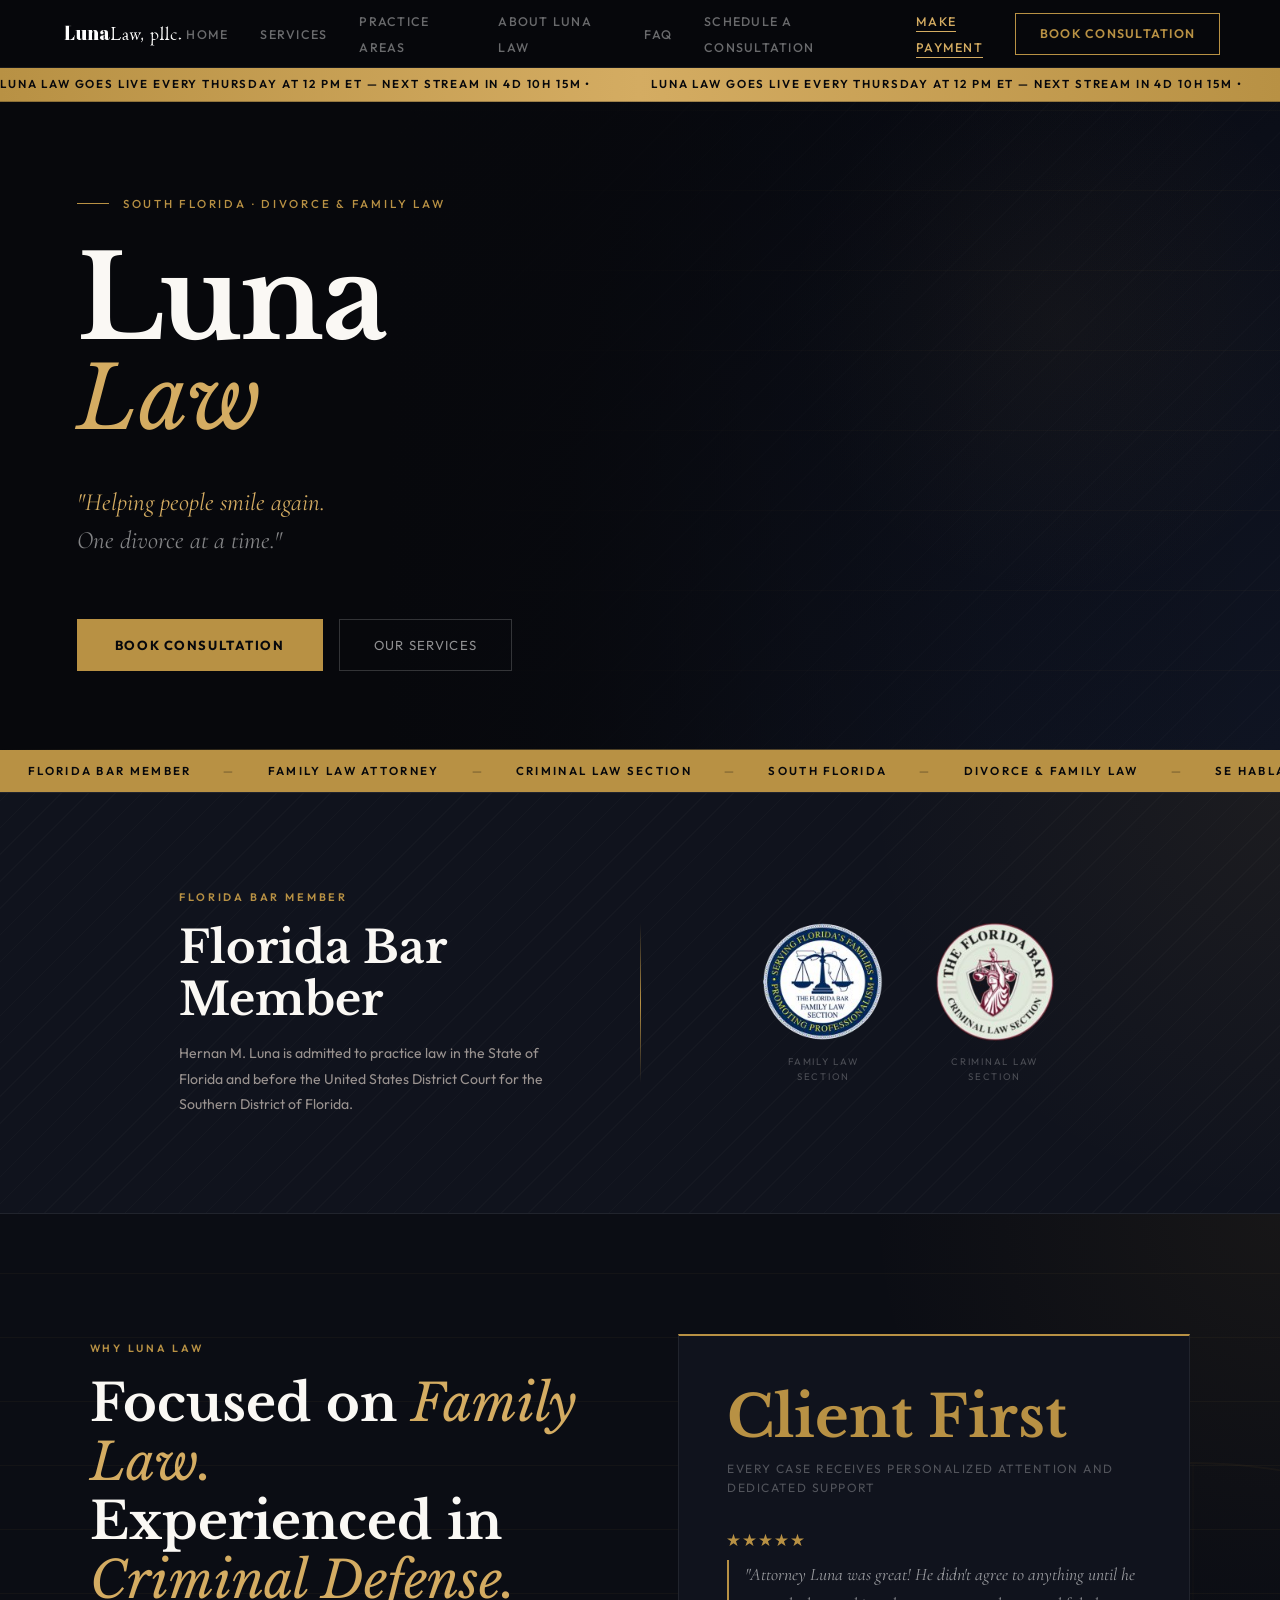
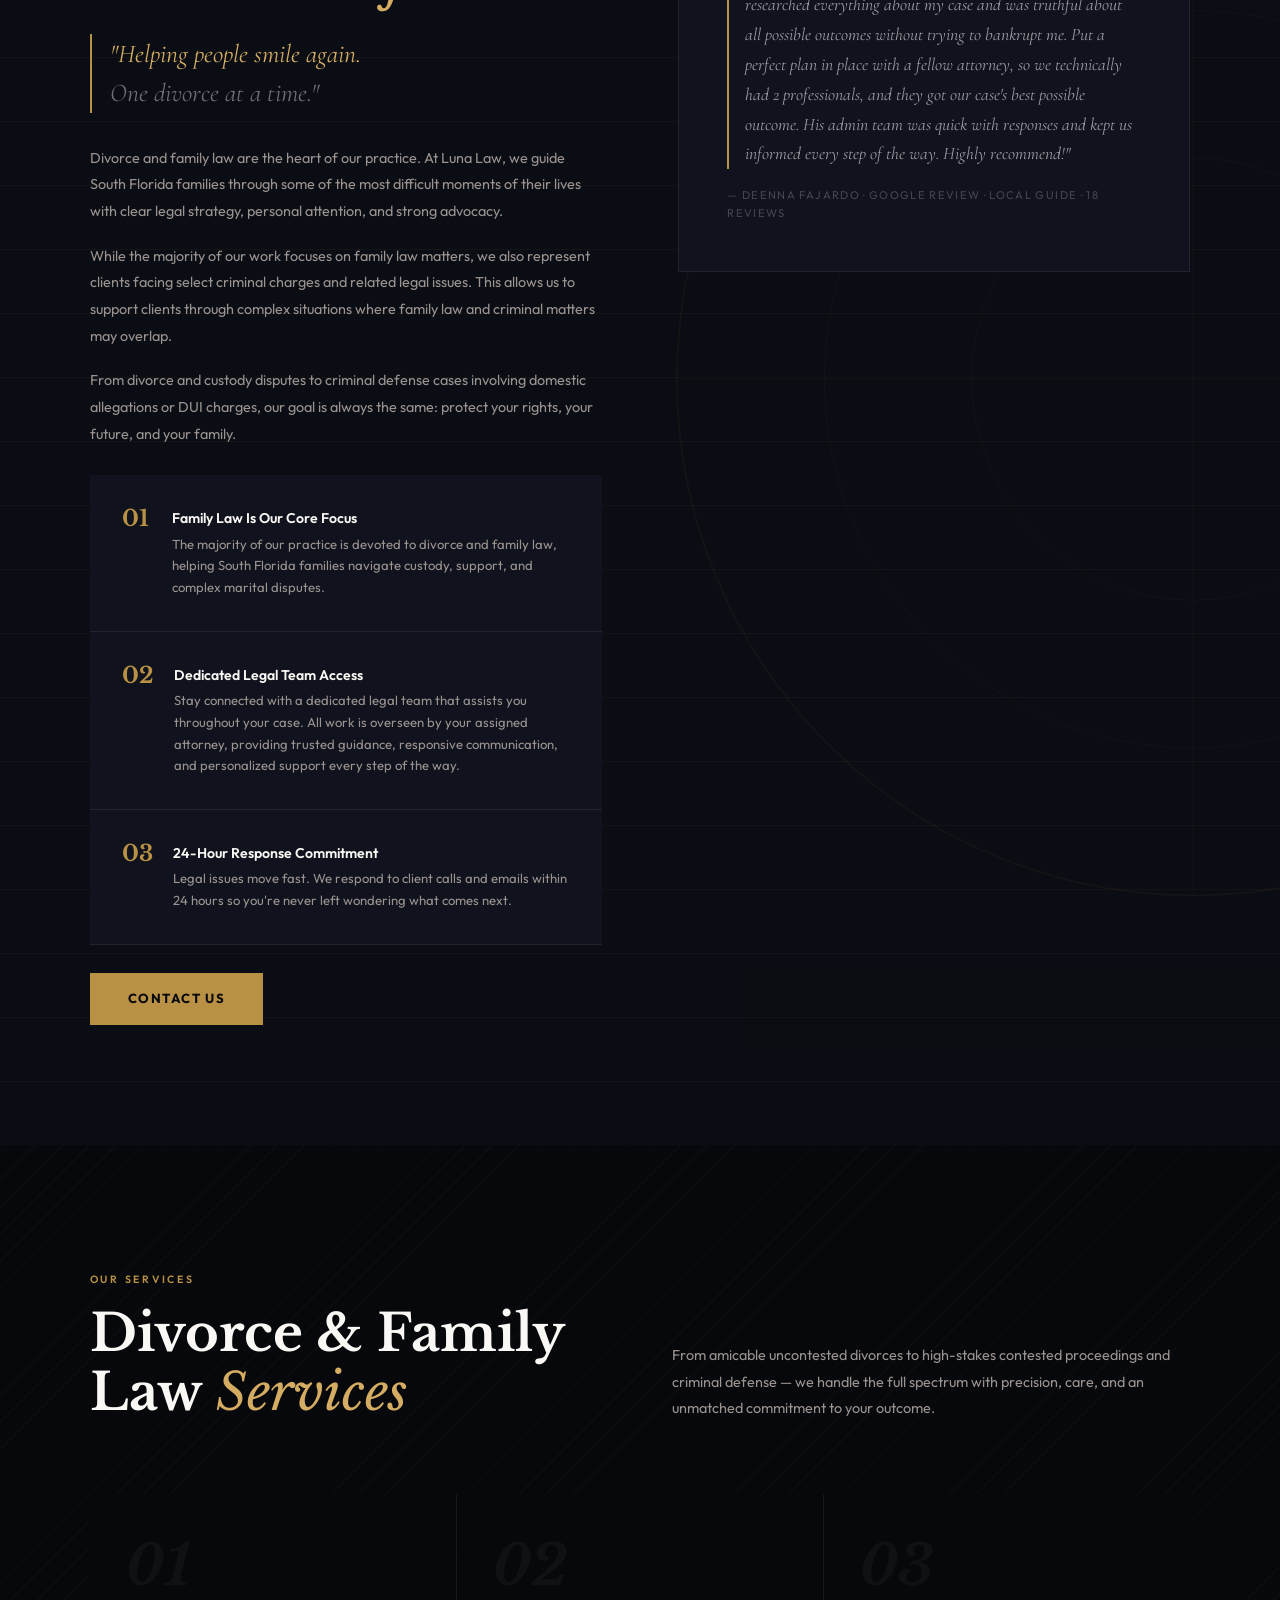
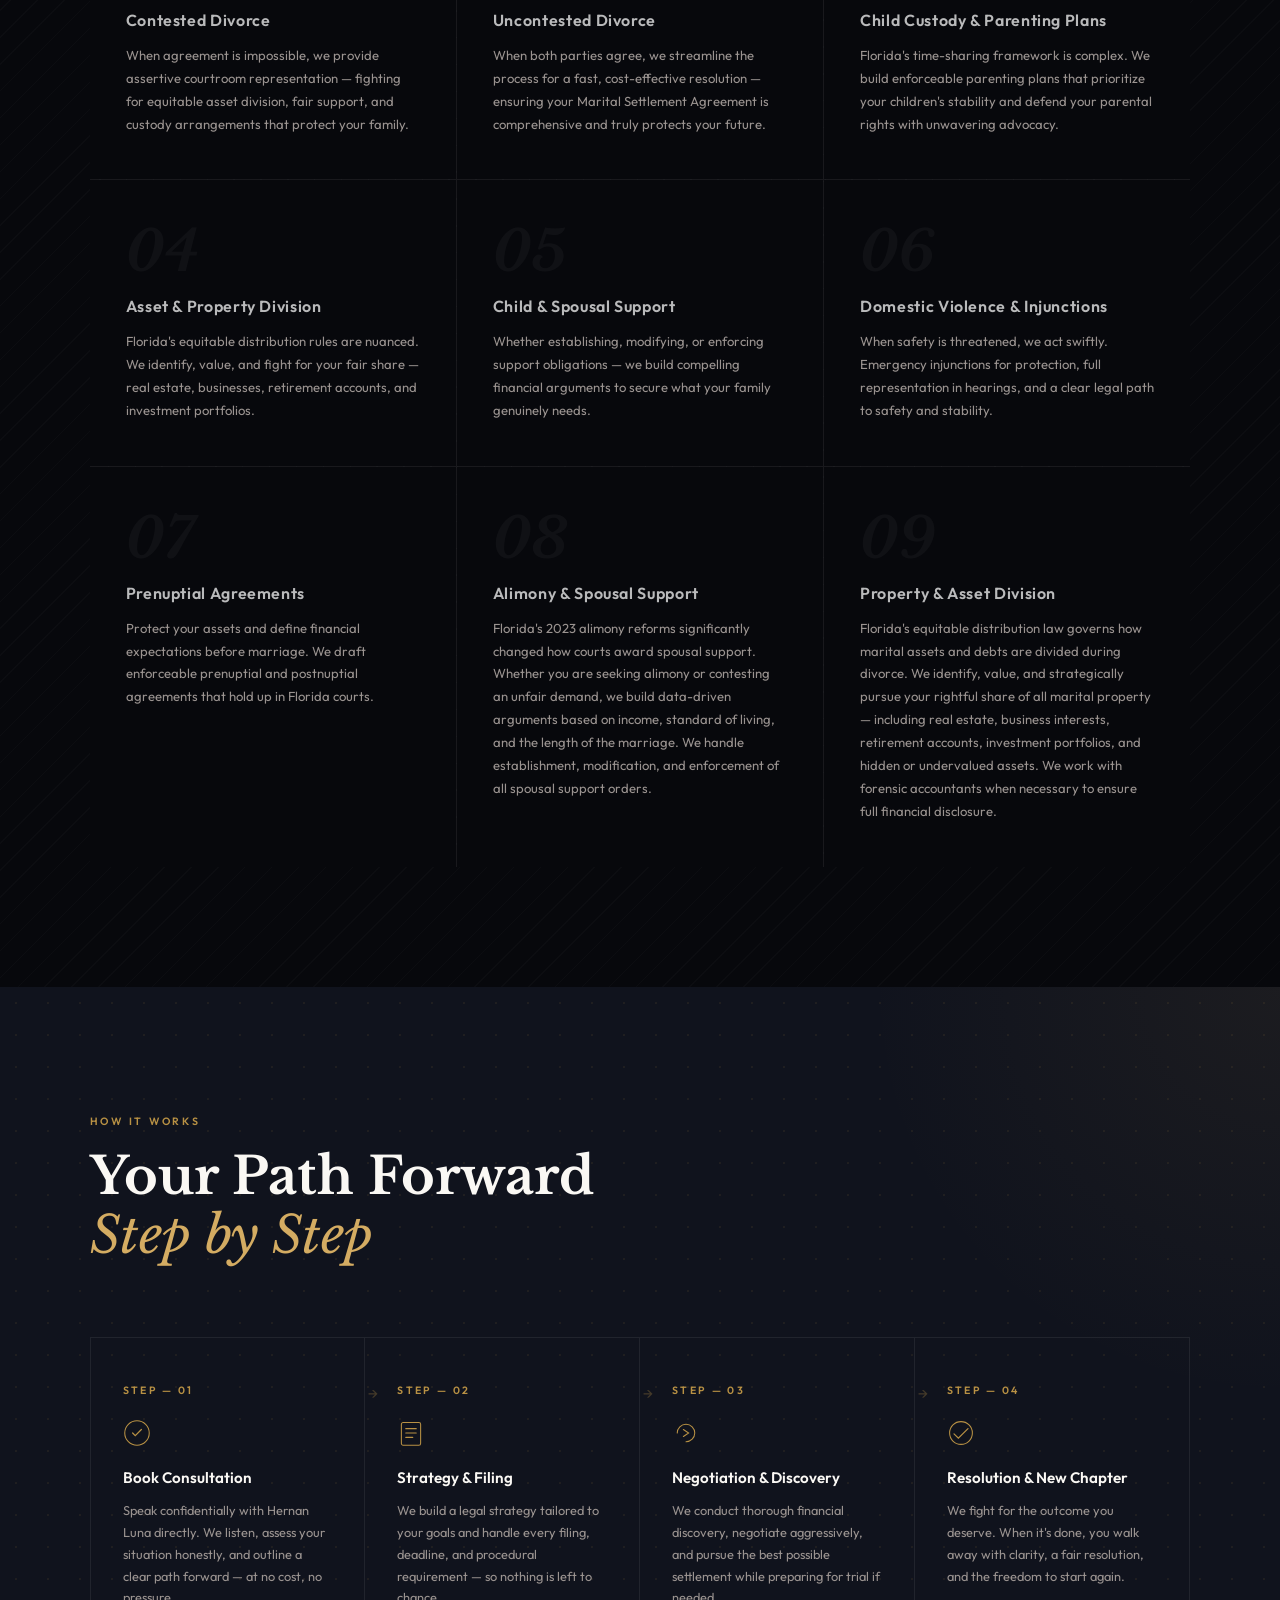
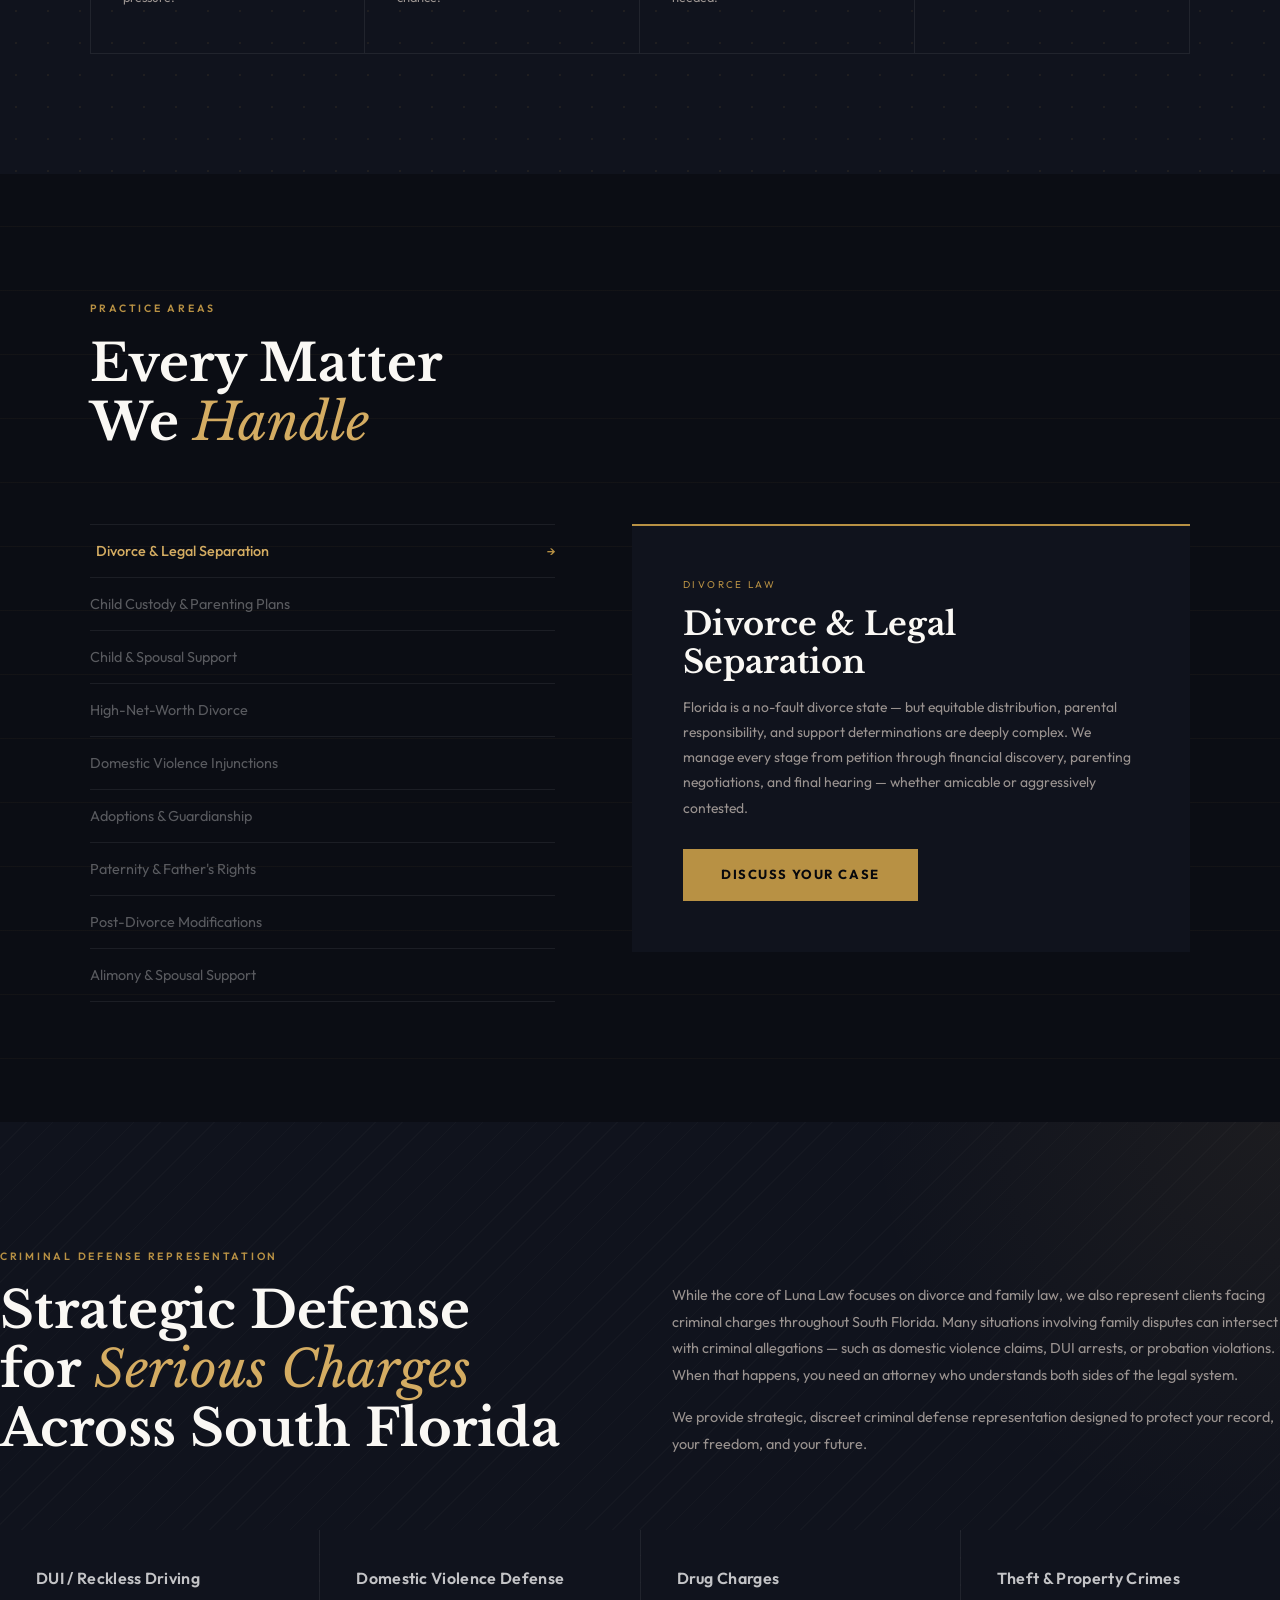
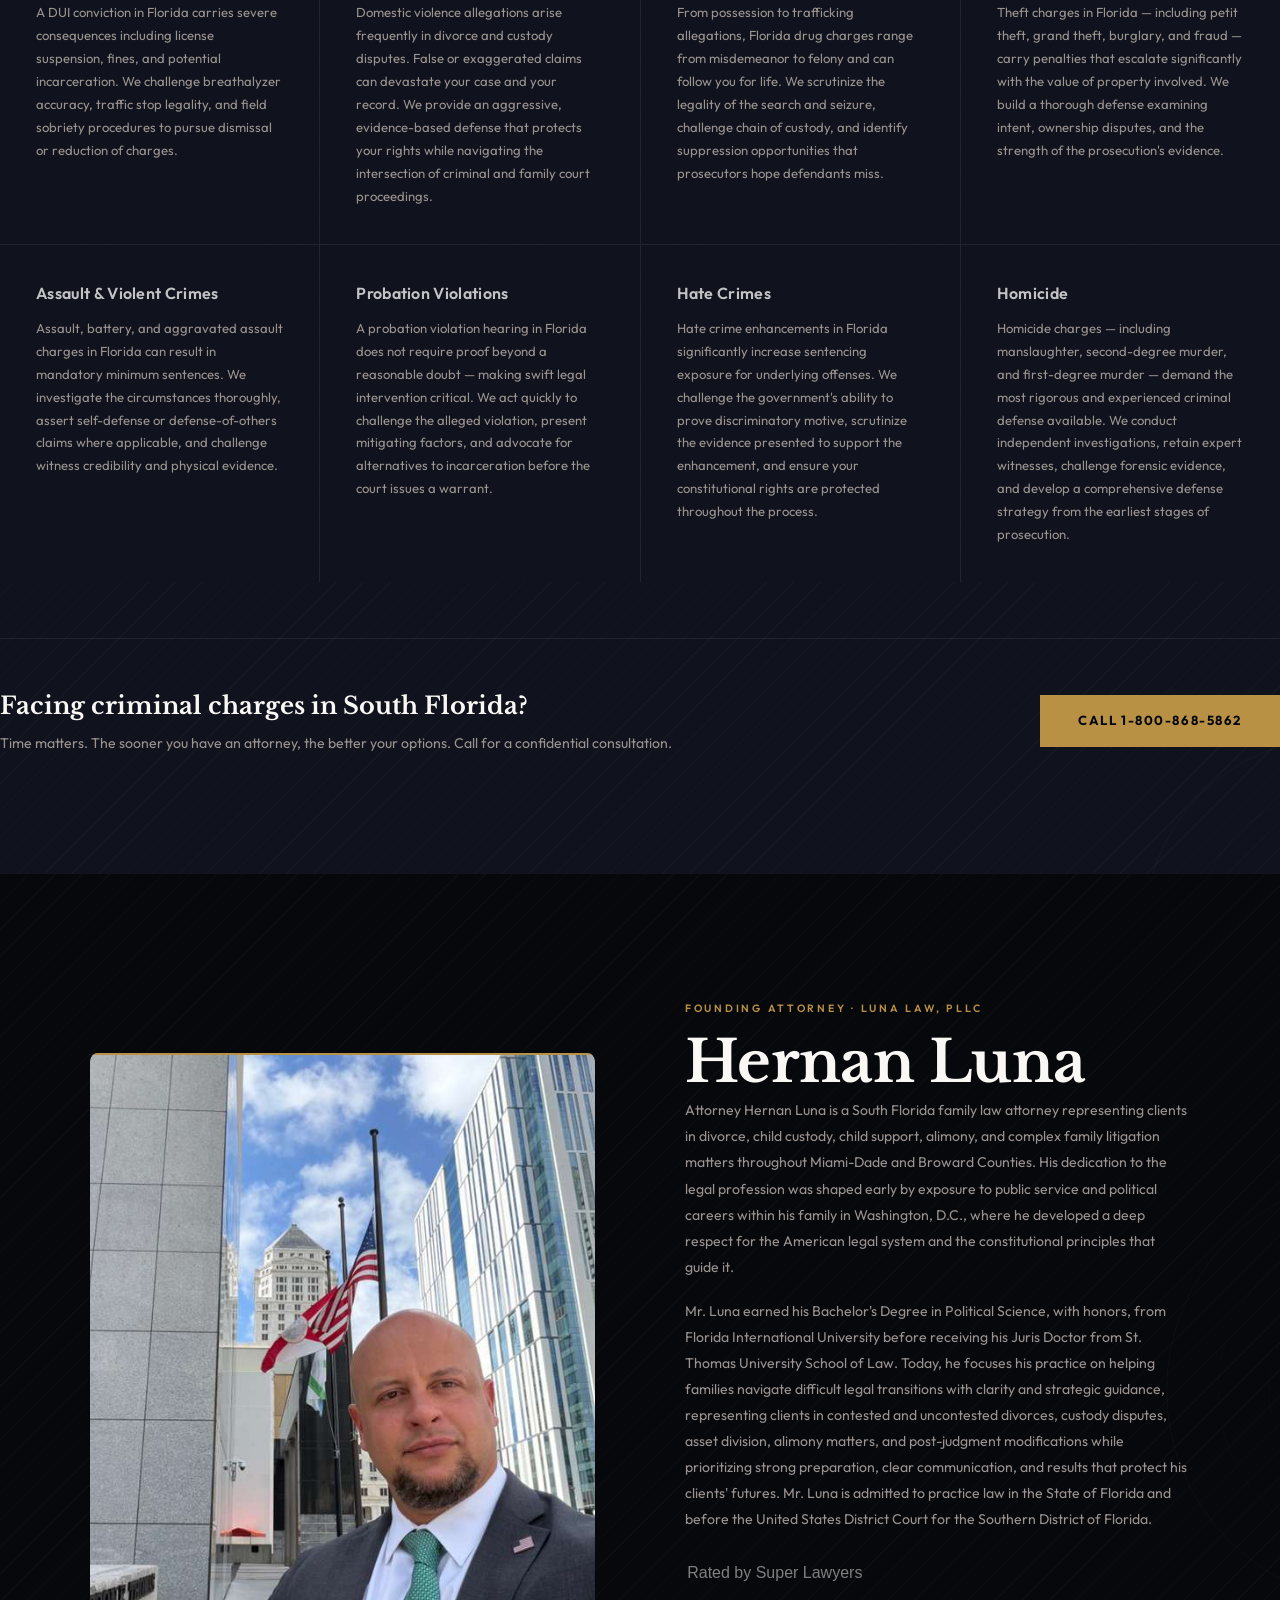
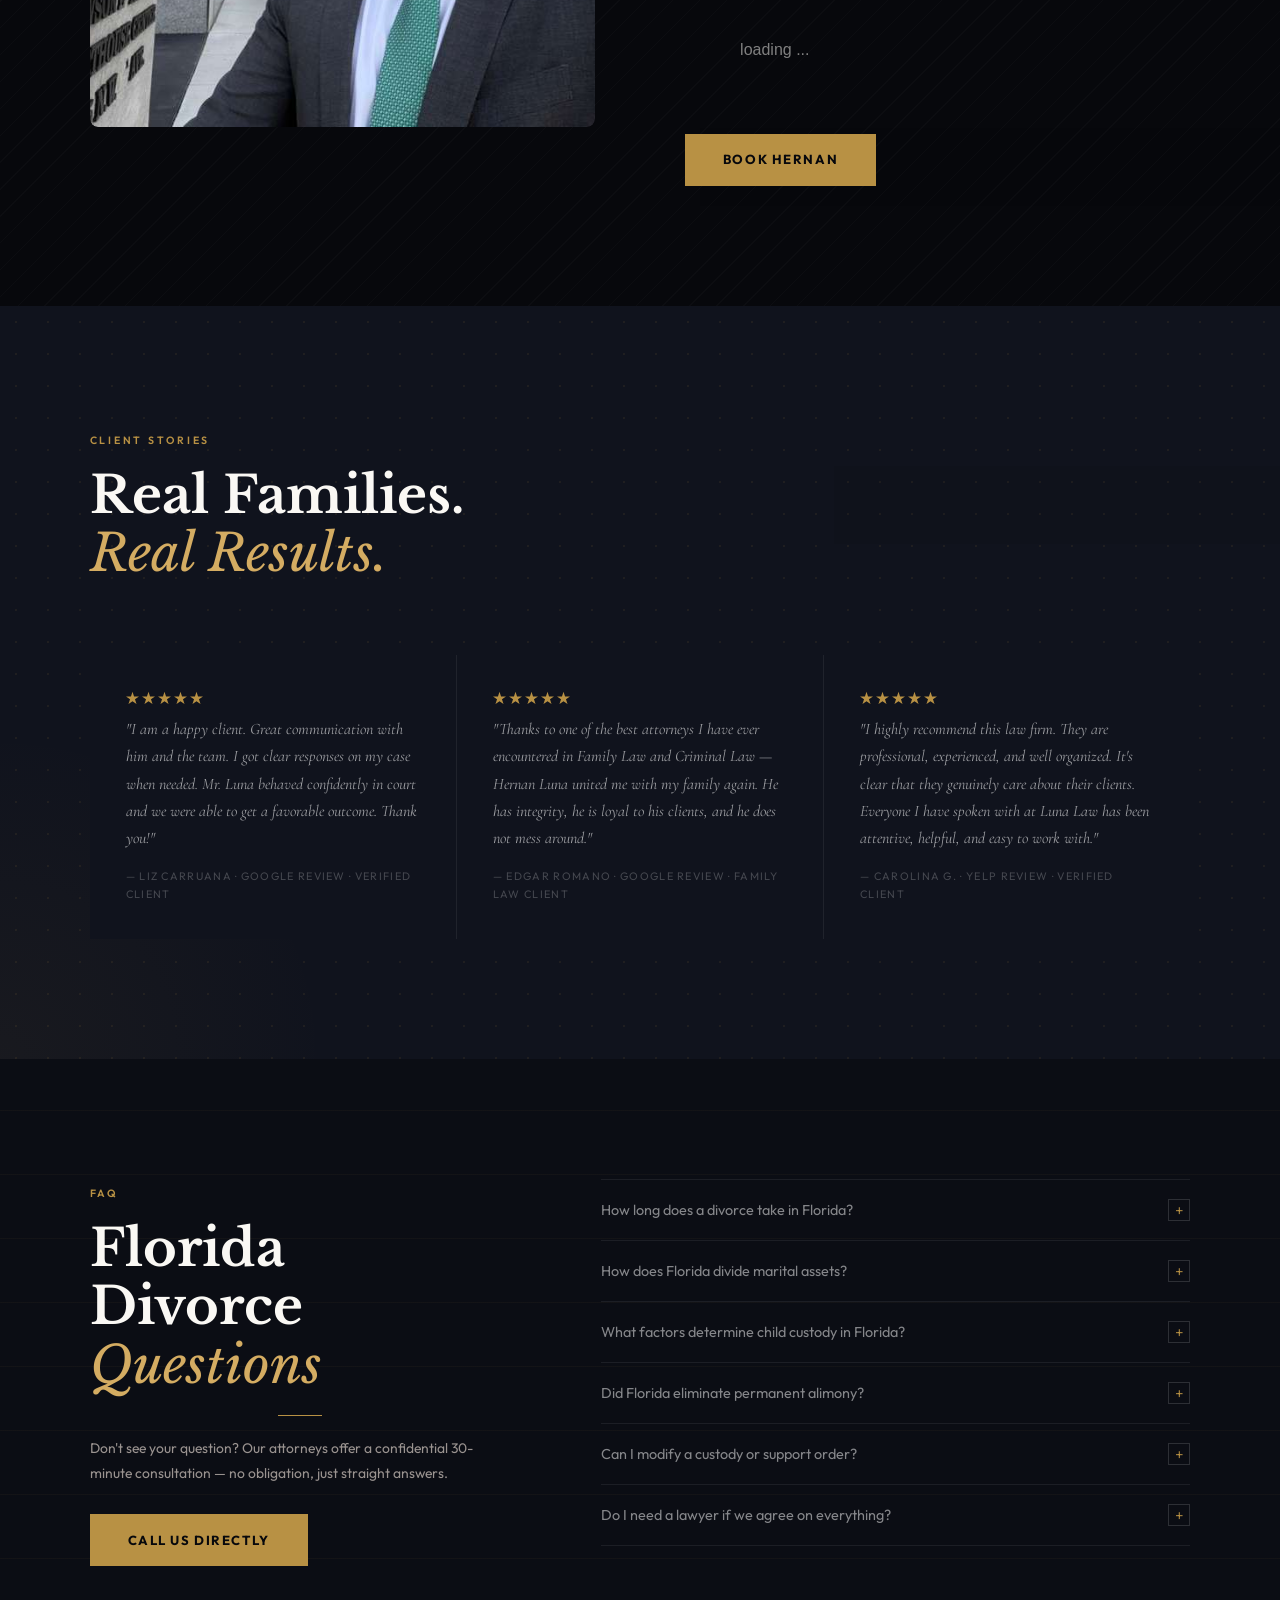
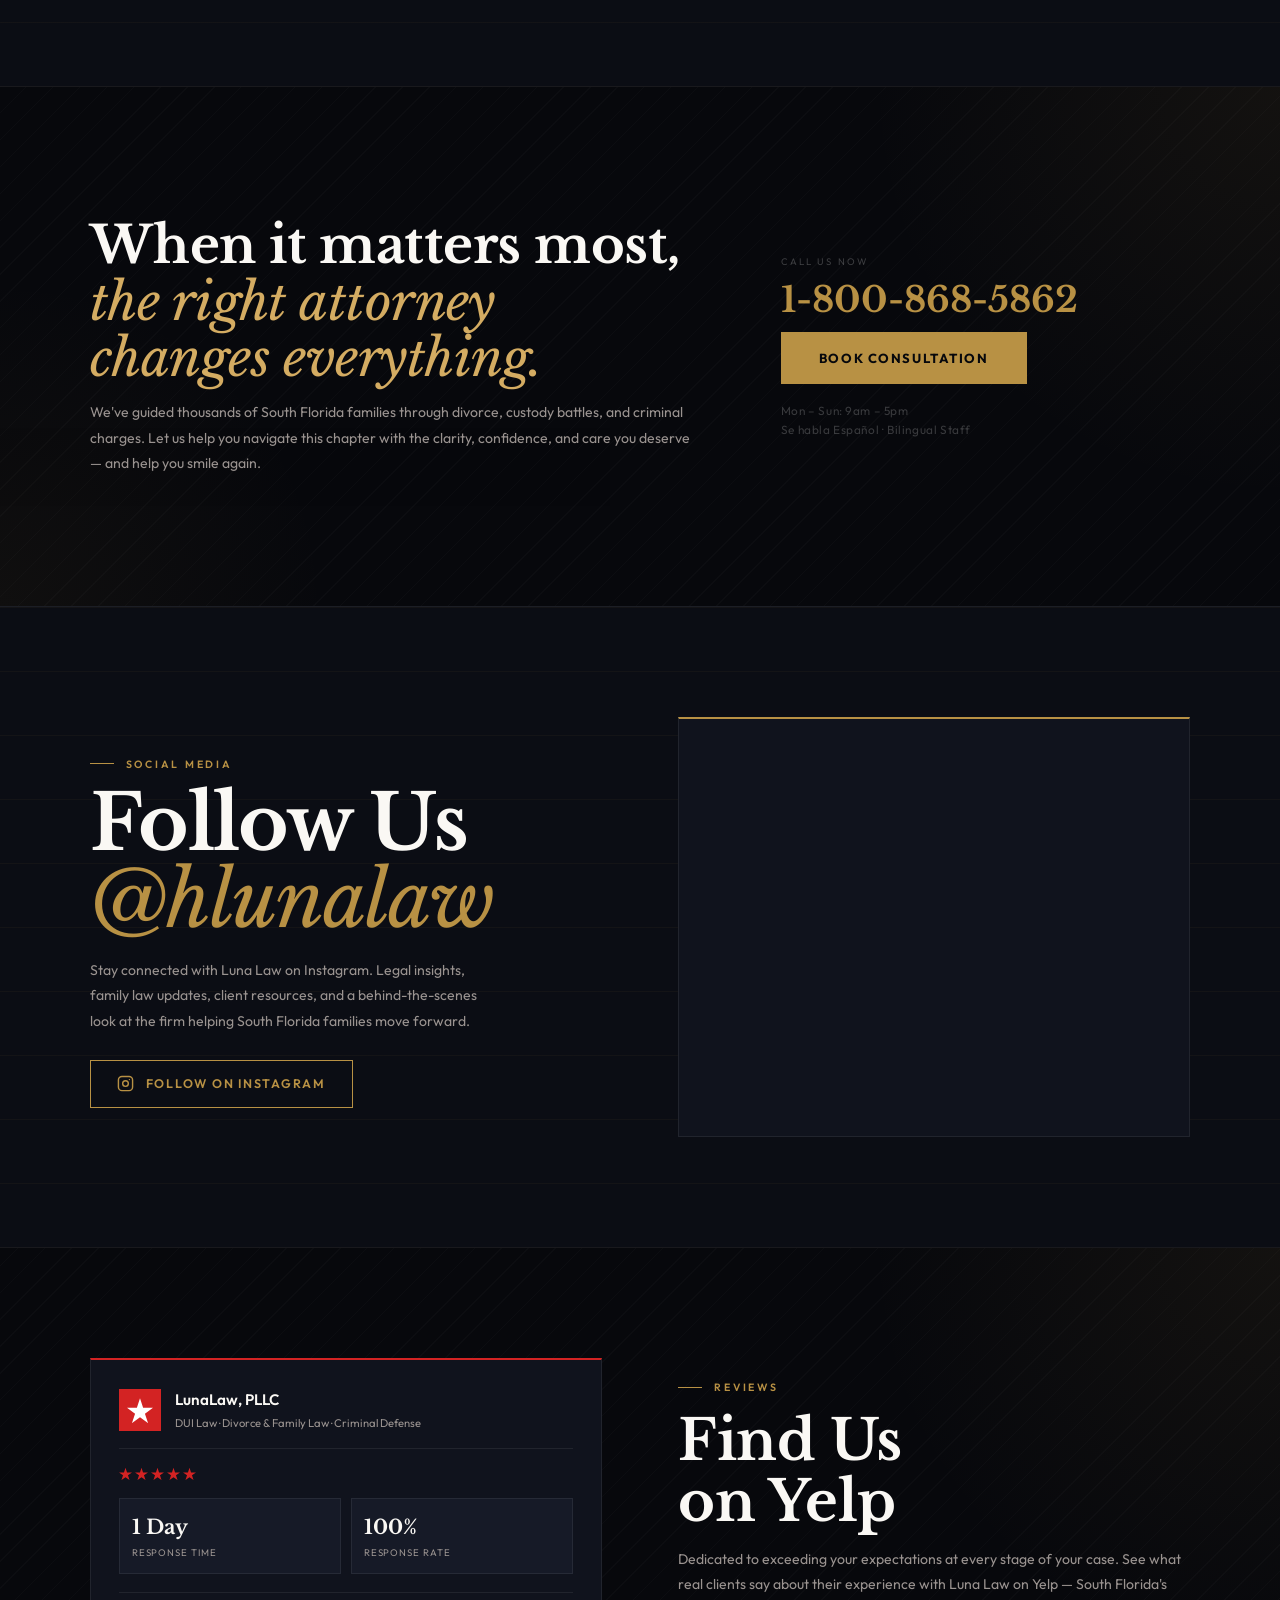
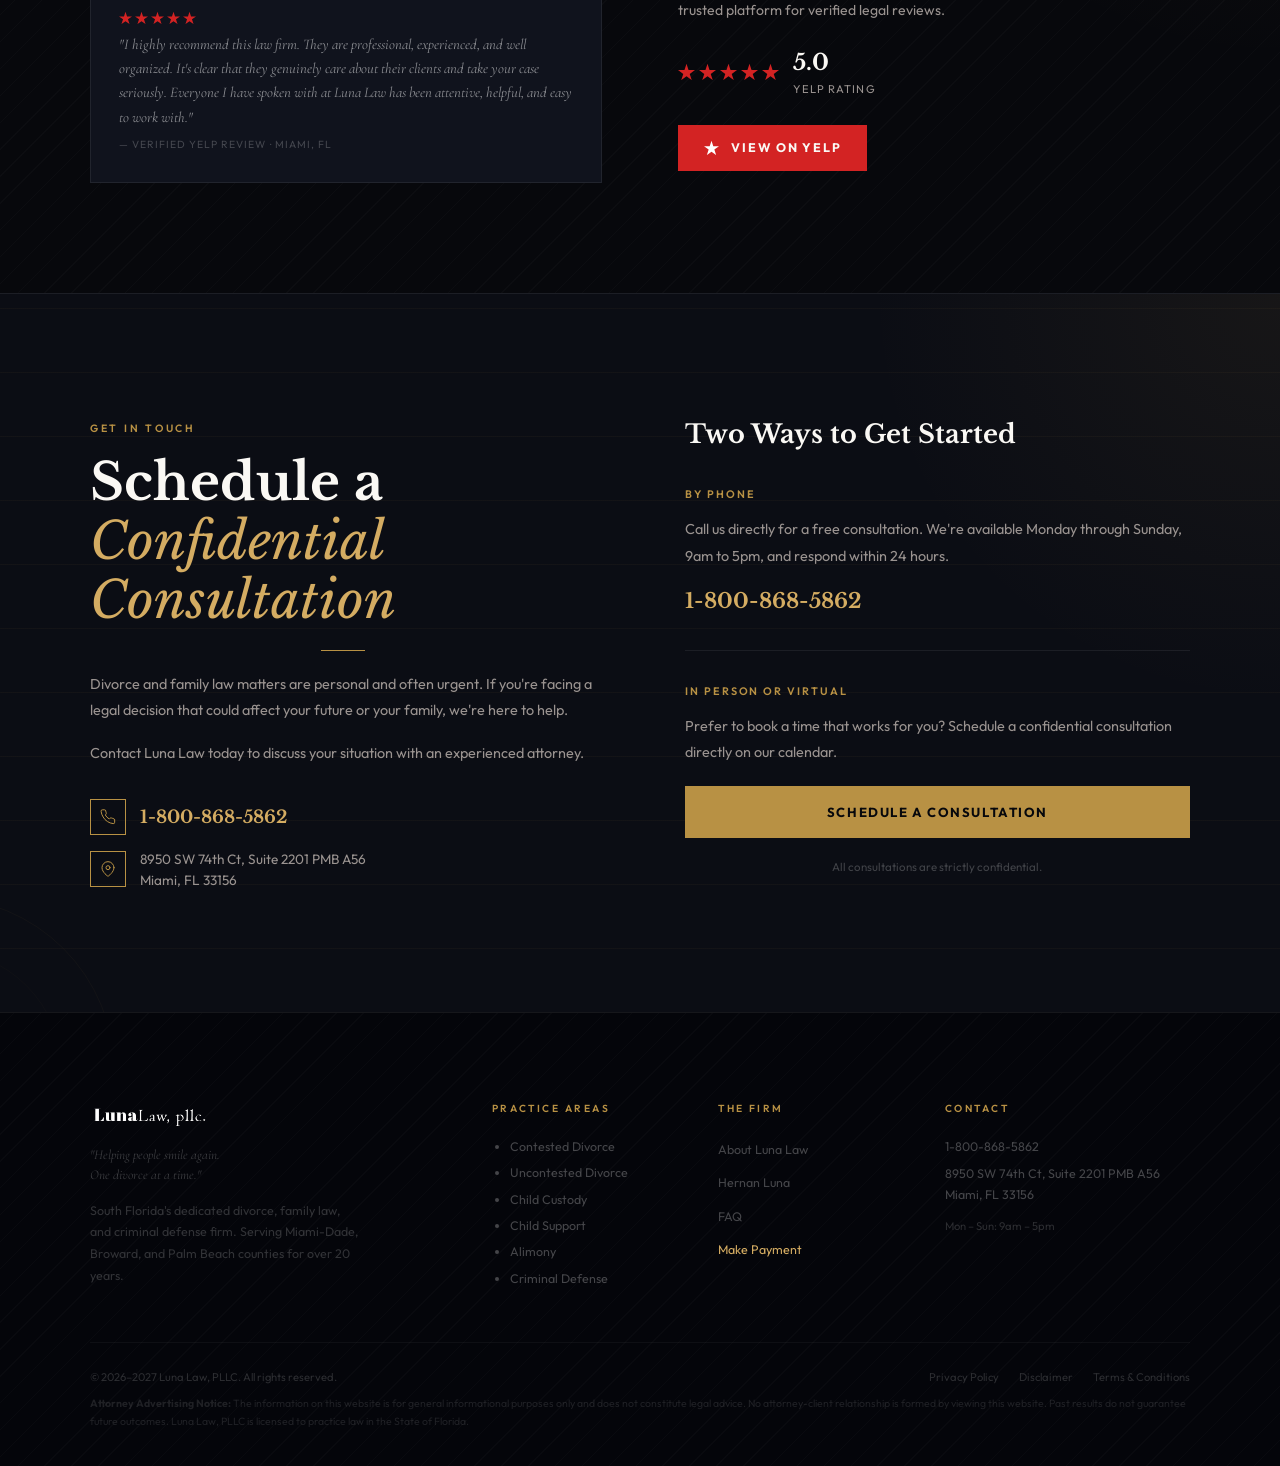
==== index.html @ 15c31f81 "Replace static Instagram card with lazy-loaded Elfsight live feed Co-Authored-By: Claude Sonnet 5 <n" ====
<!DOCTYPE html>
<html lang="en">
<head>
<!-- Google tag (gtag.js) -->
<script async src="https://www.googletagmanager.com/gtag/js?id=G-KQM1N2SDG9"></script>
<script>
  window.dataLayer = window.dataLayer || [];
  function gtag(){dataLayer.push(arguments);}
  gtag('js', new Date());
  gtag('config', 'G-KQM1N2SDG9');
</script>
<meta charset="UTF-8">
<meta name="viewport" content="width=device-width, initial-scale=1.0">
<meta name="description" content="Luna Law, PLLC represents clients in divorce, child custody, alimony, and criminal defense throughout Miami-Dade and Broward Counties. Florida Bar member Hernan Luna. Free consultation: 1-800-868-5862.">
<title>Luna Law, PLLC | Miami Divorce &amp; Family Law Attorney | South Florida</title>
<link rel="canonical" href="https://hlunalaw.com/">
<meta property="og:type" content="website">
<meta property="og:site_name" content="Luna Law, PLLC">
<meta property="og:title" content="Luna Law, PLLC | Miami Divorce &amp; Family Law Attorney | South Florida">
<meta property="og:description" content="Luna Law, PLLC represents clients in divorce, child custody, alimony, and criminal defense throughout Miami-Dade and Broward Counties. Free consultation: 1-800-868-5862.">
<meta property="og:url" content="https://hlunalaw.com/">
<meta property="og:image" content="https://hlunalaw.com/assets/team.jpg">
<meta property="og:locale" content="en_US">
<meta name="robots" content="index, follow">
<meta name="author" content="Luna Law, PLLC">
<meta name="geo.region" content="US-FL">
<meta name="geo.placename" content="Miami, Florida">
<meta name="geo.position" content="25.6744;-80.3343">
<meta name="ICBM" content="25.6744, -80.3343">
<meta name="twitter:card" content="summary_large_image">
<meta name="twitter:title" content="Luna Law, PLLC | Miami Divorce &amp; Family Law Attorney | South Florida">
<meta name="twitter:description" content="Divorce, child custody, alimony, and criminal defense in Miami-Dade and Broward Counties. Free consultation: 1-800-868-5862.">
<meta name="twitter:image" content="https://hlunalaw.com/assets/team.jpg">
<script type="application/ld+json">
{
  "@context": "https://schema.org",
  "@type": "LegalService",
  "name": "Luna Law, PLLC",
  "alternateName": "LunaLaw PLLC",
  "url": "https://hlunalaw.com",
  "logo": "https://hlunalaw.com/assets/logo.png",
  "image": "https://hlunalaw.com/assets/team.jpg",
  "description": "Luna Law, PLLC is a South Florida law firm specializing in divorce, family law, and criminal defense. Founded by Hernan M. Luna, Esq., a member of The Florida Bar practicing Family Law and Criminal Law.",
  "address": {
    "@type": "PostalAddress",
    "streetAddress": "8950 SW 74th Ct, Suite 2201 PMB A56",
    "addressLocality": "Miami",
    "addressRegion": "FL",
    "postalCode": "33156",
    "addressCountry": "US"
  },
  "geo": {
    "@type": "GeoCoordinates",
    "latitude": 25.6744,
    "longitude": -80.3343
  },
  "telephone": "+18008685862",
  "email": "info@hlunalaw.com",
  "openingHours": "Mo-Su 09:00-17:00",
  "priceRange": "$$",
  "areaServed": ["Miami-Dade County", "Broward County", "Palm Beach County", "Monroe County"],
  "serviceType": ["Divorce Law", "Family Law", "Child Custody", "Criminal Defense", "Alimony", "Property Division"],
  "founder": {
    "@type": "Person",
    "name": "Hernan M. Luna",
    "jobTitle": "Founding Attorney",
    "hasCredential": ["Member - The Florida Bar", "Admitted - U.S. District Court, Southern District of Florida"]
  },
  "sameAs": [
    "https://www.yelp.com/biz/lunalaw-miami",
    "https://www.instagram.com/hlunalaw",
    "https://profiles.superlawyers.com/florida/miami/lawyer/hernan-luna/1121e539-f2ba-4d1b-8c7e-0c1e7f98e66c.html"
  ]
}
</script>
<link rel="preconnect" href="https://fonts.googleapis.com">
<link rel="preconnect" href="https://fonts.gstatic.com" crossorigin>
<link href="https://fonts.googleapis.com/css2?family=Libre+Baskerville:ital,wght@0,400;0,700;1,400&family=Outfit:wght@300;400;500;600;700&family=Cormorant+Garamond:ital,wght@1,300;1,400;1,500&display=swap" rel="stylesheet" media="print" onload="this.media='all'">
<noscript><link href="https://fonts.googleapis.com/css2?family=Libre+Baskerville:ital,wght@0,400;0,700;1,400&family=Outfit:wght@300;400;500;600;700&family=Cormorant+Garamond:ital,wght@1,300;1,400;1,500&display=swap" rel="stylesheet"></noscript>

<link rel="stylesheet" href="css/styles.css">
<link rel="preload" as="image" href="assets/hernan-hero.jpg" imagesrcset="assets/hernan-hero-mobile.jpg 860w, assets/hernan-hero.jpg 1619w" media="(min-width: 861px)">
<link rel="preload" as="image" href="assets/hernan-hero-mobile.jpg" media="(max-width: 860px)">
</head>
<body>
<a class="skip" href="#main">Skip to main content</a>
<header role="banner">
  <nav class="nav" aria-label="Main navigation">
    <a href="#" class="nav-logo" aria-label="Luna Law Home"><img src="assets/logo.png" alt="Luna Law, PLLC" width="220" height="55"></a>
    <ul class="nav-links" role="list">
      <li><a href="index.html">Home</a></li>
      <li><a href="#services">Services</a></li>
      <li><a href="#practice">Practice Areas</a></li>
      <li><a href="about.html">About Luna Law</a></li>
      <li><a href="faq.html">FAQ</a></li>
      <li><a href="https://calendly.com/hernanlunalaw" onclick="gtag('event', 'book_consultation_click', {'event_category': 'engagement', 'event_label': 'Calendly Booking'});" target="_blank" rel="noopener noreferrer">Schedule a Consultation</a></li>
      <li><a href="https://secure.lawpay.com/pages/luna/operating" onclick="gtag('event', 'make_payment_click', {'event_category': 'engagement', 'event_label': 'LawPay Payment'});" target="_blank" rel="noopener noreferrer" style="color:var(--gold-lt);border-bottom-color:var(--gold-lt)">Make Payment</a></li>
    </ul>
    <a href="https://calendly.com/hernanlunalaw" onclick="gtag('event', 'book_consultation_click', {'event_category': 'engagement', 'event_label': 'Calendly Booking'});" target="_blank" rel="noopener noreferrer" class="nav-cta">Book Consultation</a>
    <button class="nav-toggle" aria-label="Open menu" aria-expanded="false" aria-controls="nav-drawer" id="nav-btn">
      <span aria-hidden="true"></span><span aria-hidden="true"></span><span aria-hidden="true"></span>
    </button>
  </nav>
  <nav class="nav-drawer" id="nav-drawer" aria-label="Mobile navigation" aria-hidden="true">
    <a href="index.html">Home</a><a href="#services">Services</a><a href="#practice">Practice Areas</a><a href="about.html">About Luna Law</a><a href="faq.html">FAQ</a><a href="https://calendly.com/hernanlunalaw" onclick="gtag('event', 'book_consultation_click', {'event_category': 'engagement', 'event_label': 'Calendly Booking'});" target="_blank" rel="noopener noreferrer">Schedule a Consultation</a>
    <a href="https://secure.lawpay.com/pages/luna/operating" onclick="gtag('event', 'make_payment_click', {'event_category': 'engagement', 'event_label': 'LawPay Payment'});" target="_blank" rel="noopener noreferrer" style="font-family:'Outfit',sans-serif;font-style:normal;font-size:.85rem;letter-spacing:.14em;text-transform:uppercase;color:var(--gold-lt);">Make Payment</a>
    <a href="tel:+18008685862" onclick="gtag('event', 'phone_call_click', {'event_category': 'engagement', 'event_label': 'Phone Call'});" class="drawer-phone">1-800-868-5862</a>
    <a href="https://calendly.com/hernanlunalaw" onclick="gtag('event', 'book_consultation_click', {'event_category': 'engagement', 'event_label': 'Calendly Booking'});" target="_blank" rel="noopener noreferrer" class="drawer-cta">Book Consultation</a>
  </nav>
</header>
<a class="live-ticker" id="live-ticker" href="https://www.youtube.com/@UnoNextLatino" target="_blank" rel="noopener noreferrer" onclick="gtag('event', 'watch_live_click', {'event_category': 'engagement', 'event_label': 'YouTube Live Banner'});" aria-label="Luna Law is live on YouTube every Thursday at 12 PM Eastern. Watch the stream.">
  <div class="live-ticker-track" aria-hidden="true">
    <span class="live-ticker-content" id="ticker-a"></span><span class="live-ticker-content" id="ticker-b"></span>
  </div>
</a>

<main id="main">

<!-- HERO -->
<section class="hero" aria-labelledby="hero-h">
  <div class="hero-bg" aria-hidden="true"></div>
  <div class="hero-tx-lines" aria-hidden="true"></div>
  <div class="hero-tx-gold-lines" aria-hidden="true"></div>
  <div class="hero-glow-tr" aria-hidden="true"></div>
  <div class="hero-horizon" aria-hidden="true"></div>

  <div class="hero-photo-bg" aria-hidden="true">
    <picture>
      <source media="(max-width: 860px)" srcset="assets/hernan-hero-mobile.jpg">
      <img src="assets/hernan-hero.jpg" alt="Hernan Luna, Founding Attorney at Luna Law PLLC — South Florida divorce and family law" fetchpriority="high" decoding="async" width="1619" height="972" style="width:100%;height:100%;object-fit:cover;object-position:right center;display:block;">
    </picture>
  </div>
  <div class="hero-photo-overlay" aria-hidden="true"></div>

  <img class="hero-sig" src="assets/sig.png" alt="" role="presentation" width="300" height="78" loading="lazy" decoding="async">

  <div class="hero-inner">
    <div class="hero-pre" aria-hidden="true">
      <span class="hero-pre-line"></span>
      <span class="hero-pre-text">South Florida · Divorce &amp; Family Law</span>
    </div>
    <h1 class="hero-title" id="hero-h">Luna<br><span class="hero-title-accent">Law</span></h1>
    <p class="hero-tagline"><strong>"Helping people smile again.</strong><br>One divorce at a time."</p>
    <div class="hero-actions">
      <a href="https://calendly.com/hernanlunalaw" onclick="gtag('event', 'book_consultation_click', {'event_category': 'engagement', 'event_label': 'Calendly Booking'});" target="_blank" rel="noopener noreferrer" class="btn-gold">Book Consultation</a>
      <a href="#services" class="btn-ghost-lt">Our Services</a>
    </div>
  </div>
</section>

<!-- MARQUEE -->
<div class="marquee-strip" aria-hidden="true">
  <div class="marquee-track">
    <span>Florida Bar Member</span><span class="sep">—</span><span>Family Law Attorney</span><span class="sep">—</span><span>Criminal Law Section</span><span class="sep">—</span><span>South Florida</span><span class="sep">—</span><span>Divorce &amp; Family Law</span><span class="sep">—</span><span>Se Habla Español</span><span class="sep">—</span><span>Book Consultation</span><span class="sep">—</span><span>Miami-Dade · Broward · Palm Beach</span><span class="sep">—</span>
    <span>Florida Bar Member</span><span class="sep">—</span><span>Family Law Attorney</span><span class="sep">—</span><span>Criminal Law Section</span><span class="sep">—</span><span>South Florida</span><span class="sep">—</span><span>Divorce &amp; Family Law</span><span class="sep">—</span><span>Se Habla Español</span><span class="sep">—</span><span>Book Consultation</span><span class="sep">—</span><span>Miami-Dade · Broward · Palm Beach</span><span class="sep">—</span>
  </div>
</div>

<!-- CREDENTIALS -->
<section class="credentials" aria-labelledby="creds-h">
  <div class="tx tx-lines" aria-hidden="true"></div>
  <div class="corner-glow" aria-hidden="true"></div>
  <div class="section-wrap">
  <div class="creds-inner">
    <div class="creds-text reveal">
      <div class="creds-label">Florida Bar Member</div>
      <h2 class="creds-headline" id="creds-h">Florida Bar<br>Member</h2>
      <p style="font-size:.88rem;line-height:1.8;color:var(--muted);margin-top:14px;max-width:420px;">Hernan M. Luna is admitted to practice law in the State of Florida and before the United States District Court for the Southern District of Florida.</p>
    </div>
    <div class="creds-divider" aria-hidden="true"></div>
    <div class="creds-badges reveal">
      <div class="badge-item"><img src="assets/badge-family.png" alt="The Florida Bar — Family Law Section" width="120" height="120" loading="lazy" decoding="async"><span class="badge-caption">Family Law Section</span></div>
      <div class="badge-item"><img src="assets/badge-criminal.png" alt="The Florida Bar — Criminal Law Section" width="120" height="120" loading="lazy" decoding="async"><span class="badge-caption">Criminal Law Section</span></div>
    </div>
  </div>
  </div>
</section>

<!-- WHY -->
<section class="section why" aria-labelledby="why-h">
  <div class="tx tx-rules" aria-hidden="true"></div>
  <div class="corner-glow" aria-hidden="true"></div>
  <div class="section-wrap">
  <svg style="position:absolute;left:0;top:0;width:100%;height:100%;pointer-events:none;z-index:1;opacity:.05" viewBox="0 0 1200 700" preserveAspectRatio="xMidYMid slice" aria-hidden="true" fill="none">
    <circle cx="900" cy="350" r="280" stroke="#b89144" stroke-width="1"/>
    <circle cx="900" cy="350" r="200" stroke="#b89144" stroke-width="0.5"/>
    <circle cx="900" cy="350" r="120" stroke="#b89144" stroke-width="0.5"/>
    <line x1="620" y1="350" x2="1180" y2="350" stroke="#b89144" stroke-width="0.5"/>
    <line x1="900" y1="70" x2="900" y2="630" stroke="#b89144" stroke-width="0.5"/>
  </svg>
  <img class="why-sig" src="assets/sig.png" alt="" role="presentation" width="300" height="78" loading="lazy" decoding="async">
  <div class="why-grid">
    <div class="reveal">
      <div class="s-label"><span class="s-label-bar" aria-hidden="true"></span><span class="s-label-text">Why Luna Law</span></div>
      <h2 class="s-title" id="why-h">Focused on <em>Family Law.</em><br>Experienced in<br><em>Criminal Defense.</em></h2>
      <p class="why-tagline"><strong>"Helping people smile again.</strong><br>One divorce at a time."</p>
      <p class="why-body">Divorce and family law are the heart of our practice. At Luna Law, we guide South Florida families through some of the most difficult moments of their lives with clear legal strategy, personal attention, and strong advocacy.</p>
      <p class="why-body">While the majority of our work focuses on family law matters, we also represent clients facing select criminal charges and related legal issues. This allows us to support clients through complex situations where family law and criminal matters may overlap.</p>
      <p class="why-body">From divorce and custody disputes to criminal defense cases involving domestic allegations or DUI charges, our goal is always the same: protect your rights, your future, and your family.</p>
      <div class="why-pillars" role="list">
        <div class="pillar" role="listitem"><div class="pillar-num" aria-hidden="true">01</div><div><div class="pillar-title">Family Law Is Our Core Focus</div><div class="pillar-text">The majority of our practice is devoted to divorce and family law, helping South Florida families navigate custody, support, and complex marital disputes.</div></div></div>
        <div class="pillar" role="listitem"><div class="pillar-num" aria-hidden="true">02</div><div><div class="pillar-title">Dedicated Legal Team Access</div><div class="pillar-text">Stay connected with a dedicated legal team that assists you throughout your case. All work is overseen by your assigned attorney, providing trusted guidance, responsive communication, and personalized support every step of the way.</div></div></div>
        <div class="pillar" role="listitem"><div class="pillar-num" aria-hidden="true">03</div><div><div class="pillar-title">24-Hour Response Commitment</div><div class="pillar-text">Legal issues move fast. We respond to client calls and emails within 24 hours so you're never left wondering what comes next.</div></div></div>
      </div>
      <a href="https://calendly.com/hernanlunalaw" onclick="gtag('event', 'book_consultation_click', {'event_category': 'engagement', 'event_label': 'Calendly Booking'});" target="_blank" rel="noopener noreferrer" class="btn-gold">Contact Us</a>
    </div>
    <div class="why-panel reveal">
      <div class="why-big-num">Client First</div>
      <div class="why-big-lbl">Every case receives personalized attention and dedicated support</div>
      <div class="stars-row" aria-label="5 out of 5 stars"><svg class="star-svg" viewBox="0 0 20 20" aria-hidden="true"><path d="M10 1l2.4 7.3H20l-6.2 4.5 2.4 7.3L10 15.6l-6.2 4.5 2.4-7.3L0 8.3h7.6z"/></svg><svg class="star-svg" viewBox="0 0 20 20" aria-hidden="true"><path d="M10 1l2.4 7.3H20l-6.2 4.5 2.4 7.3L10 15.6l-6.2 4.5 2.4-7.3L0 8.3h7.6z"/></svg><svg class="star-svg" viewBox="0 0 20 20" aria-hidden="true"><path d="M10 1l2.4 7.3H20l-6.2 4.5 2.4 7.3L10 15.6l-6.2 4.5 2.4-7.3L0 8.3h7.6z"/></svg><svg class="star-svg" viewBox="0 0 20 20" aria-hidden="true"><path d="M10 1l2.4 7.3H20l-6.2 4.5 2.4 7.3L10 15.6l-6.2 4.5 2.4-7.3L0 8.3h7.6z"/></svg><svg class="star-svg" viewBox="0 0 20 20" aria-hidden="true"><path d="M10 1l2.4 7.3H20l-6.2 4.5 2.4 7.3L10 15.6l-6.2 4.5 2.4-7.3L0 8.3h7.6z"/></svg></div>
      <blockquote class="testimonial-quote">"Attorney Luna was great! He didn't agree to anything until he researched everything about my case and was truthful about all possible outcomes without trying to bankrupt me. Put a perfect plan in place with a fellow attorney, so we technically had 2 professionals, and they got our case's best possible outcome. His admin team was quick with responses and kept us informed every step of the way. Highly recommend!"</blockquote>
      <div class="testimonial-attr">— Deenna Fajardo · Google Review · Local Guide · 18 reviews</div>
    </div>
  </div>
  </div>
</section>

<!-- SERVICES -->
<section class="section services" id="services" aria-labelledby="svc-h">
  <div class="tx tx-lines" aria-hidden="true"></div>
  <div class="section-wrap">
  <div class="svc-header">
    <div class="reveal"><div class="s-label"><span class="s-label-bar" aria-hidden="true"></span><span class="s-label-text">Our Services</span></div><h2 class="s-title" id="svc-h">Divorce &amp; Family<br>Law <em>Services</em></h2></div>
    <p class="svc-intro reveal">From amicable uncontested divorces to high-stakes contested proceedings and criminal defense — we handle the full spectrum with precision, care, and an unmatched commitment to your outcome.</p>
  </div>
  <div class="svc-grid" role="list">
    <article class="svc-card reveal" role="listitem"><div class="svc-num" aria-hidden="true">01</div><h3 class="svc-title">Contested Divorce</h3><p class="svc-text">When agreement is impossible, we provide assertive courtroom representation — fighting for equitable asset division, fair support, and custody arrangements that protect your family.</p></article>
    <article class="svc-card reveal" role="listitem"><div class="svc-num" aria-hidden="true">02</div><h3 class="svc-title">Uncontested Divorce</h3><p class="svc-text">When both parties agree, we streamline the process for a fast, cost-effective resolution — ensuring your Marital Settlement Agreement is comprehensive and truly protects your future.</p></article>
    <article class="svc-card reveal" role="listitem"><div class="svc-num" aria-hidden="true">03</div><h3 class="svc-title">Child Custody &amp; Parenting Plans</h3><p class="svc-text">Florida's time-sharing framework is complex. We build enforceable parenting plans that prioritize your children's stability and defend your parental rights with unwavering advocacy.</p></article>
    <article class="svc-card reveal" role="listitem"><div class="svc-num" aria-hidden="true">04</div><h3 class="svc-title">Asset &amp; Property Division</h3><p class="svc-text">Florida's equitable distribution rules are nuanced. We identify, value, and fight for your fair share — real estate, businesses, retirement accounts, and investment portfolios.</p></article>
    <article class="svc-card reveal" role="listitem"><div class="svc-num" aria-hidden="true">05</div><h3 class="svc-title">Child &amp; Spousal Support</h3><p class="svc-text">Whether establishing, modifying, or enforcing support obligations — we build compelling financial arguments to secure what your family genuinely needs.</p></article>
    <article class="svc-card reveal" role="listitem"><div class="svc-num" aria-hidden="true">06</div><h3 class="svc-title">Domestic Violence &amp; Injunctions</h3><p class="svc-text">When safety is threatened, we act swiftly. Emergency injunctions for protection, full representation in hearings, and a clear legal path to safety and stability.</p></article>
    <article class="svc-card reveal" role="listitem"><div class="svc-num" aria-hidden="true">07</div><h3 class="svc-title">Prenuptial Agreements</h3><p class="svc-text">Protect your assets and define financial expectations before marriage. We draft enforceable prenuptial and postnuptial agreements that hold up in Florida courts.</p></article>
    <article class="svc-card reveal" role="listitem"><div class="svc-num" aria-hidden="true">08</div><h3 class="svc-title">Alimony &amp; Spousal Support</h3><p class="svc-text">Florida's 2023 alimony reforms significantly changed how courts award spousal support. Whether you are seeking alimony or contesting an unfair demand, we build data-driven arguments based on income, standard of living, and the length of the marriage. We handle establishment, modification, and enforcement of all spousal support orders.</p></article>
    <article class="svc-card reveal" role="listitem"><div class="svc-num" aria-hidden="true">09</div><h3 class="svc-title">Property &amp; Asset Division</h3><p class="svc-text">Florida's equitable distribution law governs how marital assets and debts are divided during divorce. We identify, value, and strategically pursue your rightful share of all marital property — including real estate, business interests, retirement accounts, investment portfolios, and hidden or undervalued assets. We work with forensic accountants when necessary to ensure full financial disclosure.</p></article>
  </div>
  </div>
</section>

<!-- PROCESS -->
<section class="section process" aria-labelledby="proc-h">
  <div class="tx tx-dots" aria-hidden="true"></div>
  <div class="corner-glow" aria-hidden="true"></div>
  <div class="section-wrap">
  <div class="s-label reveal"><span class="s-label-bar" aria-hidden="true"></span><span class="s-label-text">How It Works</span></div>
  <h2 class="s-title reveal" id="proc-h">Your Path Forward<br><em>Step by Step</em></h2>
  <div class="process-steps" role="list">
    <div class="p-step reveal" role="listitem"><div class="p-step-num">STEP — 01</div><svg class="p-step-icon" viewBox="0 0 32 32" fill="none" aria-hidden="true"><circle cx="16" cy="16" r="14" stroke="#b89144" stroke-width="1.2"/><path d="M11 16l3 3 7-7" stroke="#b89144" stroke-width="1.4" stroke-linecap="round"/></svg><h3 class="p-step-title">Book Consultation</h3><p class="p-step-text">Speak confidentially with Hernan Luna directly. We listen, assess your situation honestly, and outline a clear path forward — at no cost, no pressure.</p></div>
    <div class="p-step reveal" role="listitem"><div class="p-step-num">STEP — 02</div><svg class="p-step-icon" viewBox="0 0 32 32" fill="none" aria-hidden="true"><rect x="5" y="4" width="22" height="26" rx="2" stroke="#b89144" stroke-width="1.2"/><path d="M10 11h12M10 16h12M10 21h8" stroke="#b89144" stroke-width="1.2" stroke-linecap="round"/></svg><h3 class="p-step-title">Strategy &amp; Filing</h3><p class="p-step-text">We build a legal strategy tailored to your goals and handle every filing, deadline, and procedural requirement — so nothing is left to chance.</p></div>
    <div class="p-step reveal" role="listitem"><div class="p-step-num">STEP — 03</div><svg class="p-step-icon" viewBox="0 0 32 32" fill="none" aria-hidden="true"><path d="M6 16c0-5.5 4.5-10 10-10s10 4.5 10 10-4.5 10-10 10" stroke="#b89144" stroke-width="1.2" stroke-linecap="round"/><path d="M13 12l6 4-6 4" stroke="#b89144" stroke-width="1.2" stroke-linecap="round"/></svg><h3 class="p-step-title">Negotiation &amp; Discovery</h3><p class="p-step-text">We conduct thorough financial discovery, negotiate aggressively, and pursue the best possible settlement while preparing for trial if needed.</p></div>
    <div class="p-step reveal" role="listitem"><div class="p-step-num">STEP — 04</div><svg class="p-step-icon" viewBox="0 0 32 32" fill="none" aria-hidden="true"><path d="M8 17l5 5 11-11" stroke="#b89144" stroke-width="1.4" stroke-linecap="round"/><circle cx="16" cy="16" r="13" stroke="#b89144" stroke-width="1.2"/></svg><h3 class="p-step-title">Resolution &amp; New Chapter</h3><p class="p-step-text">We fight for the outcome you deserve. When it's done, you walk away with clarity, a fair resolution, and the freedom to start again.</p></div>
  </div>
  </div>
</section>

<!-- PRACTICE AREAS -->
<section class="section practice" id="practice" aria-labelledby="prac-h">
  <div class="tx tx-rules" aria-hidden="true"></div>
  <div class="section-wrap">
  <div class="s-label reveal"><span class="s-label-bar" aria-hidden="true"></span><span class="s-label-text">Practice Areas</span></div>
  <h2 class="s-title reveal" id="prac-h">Every Matter<br>We <em>Handle</em></h2>
  <div class="practice-layout">
    <ul class="prac-list" role="tablist" aria-label="Practice areas" id="prac-list">
      <li class="prac-item" role="presentation"><button class="prac-btn" role="tab" aria-selected="true" aria-controls="prac-panel" data-i="0">Divorce &amp; Legal Separation <span class="prac-arrow" aria-hidden="true">→</span></button></li>
      <li class="prac-item" role="presentation"><button class="prac-btn" role="tab" aria-selected="false" aria-controls="prac-panel" data-i="1">Child Custody &amp; Parenting Plans <span class="prac-arrow" aria-hidden="true">→</span></button></li>
      <li class="prac-item" role="presentation"><button class="prac-btn" role="tab" aria-selected="false" aria-controls="prac-panel" data-i="2">Child &amp; Spousal Support <span class="prac-arrow" aria-hidden="true">→</span></button></li>
      <li class="prac-item" role="presentation"><button class="prac-btn" role="tab" aria-selected="false" aria-controls="prac-panel" data-i="3">High-Net-Worth Divorce <span class="prac-arrow" aria-hidden="true">→</span></button></li>
      <li class="prac-item" role="presentation"><button class="prac-btn" role="tab" aria-selected="false" aria-controls="prac-panel" data-i="4">Domestic Violence Injunctions <span class="prac-arrow" aria-hidden="true">→</span></button></li>
      <li class="prac-item" role="presentation"><button class="prac-btn" role="tab" aria-selected="false" aria-controls="prac-panel" data-i="5">Adoptions &amp; Guardianship <span class="prac-arrow" aria-hidden="true">→</span></button></li>
      <li class="prac-item" role="presentation"><button class="prac-btn" role="tab" aria-selected="false" aria-controls="prac-panel" data-i="6">Paternity &amp; Father's Rights <span class="prac-arrow" aria-hidden="true">→</span></button></li>
      <li class="prac-item" role="presentation"><button class="prac-btn" role="tab" aria-selected="false" aria-controls="prac-panel" data-i="7">Post-Divorce Modifications <span class="prac-arrow" aria-hidden="true">→</span></button></li>
      <li class="prac-item" role="presentation"><button class="prac-btn" role="tab" aria-selected="false" aria-controls="prac-panel" data-i="8">Alimony &amp; Spousal Support <span class="prac-arrow" aria-hidden="true">→</span></button></li>
    </ul>
    <div class="prac-panel reveal" role="tabpanel" id="prac-panel" tabindex="0">
      <div class="prac-panel-tag" id="pp-tag">Divorce Law</div>
      <h3 class="prac-panel-title" id="pp-title">Divorce &amp; Legal Separation</h3>
      <p class="prac-panel-text" id="pp-text">Florida is a no-fault divorce state — but equitable distribution, parental responsibility, and support determinations are deeply complex. We manage every stage from petition through financial discovery, parenting negotiations, and final hearing — whether amicable or aggressively contested.</p>
      <a href="https://calendly.com/hernanlunalaw" onclick="gtag('event', 'book_consultation_click', {'event_category': 'engagement', 'event_label': 'Calendly Booking'});" target="_blank" rel="noopener noreferrer" class="btn-gold">Discuss Your Case</a>
    </div>
  </div>
</section>

<!-- CRIMINAL DEFENSE -->
<section class="section crim-defense" id="criminal-defense" aria-labelledby="crim-h" style="background:var(--surface);position:relative;overflow:hidden;">
  <div class="tx tx-lines" aria-hidden="true"></div>
  <div class="corner-glow" aria-hidden="true"></div>
  <!-- Subtle geometric accent -->
  <svg style="position:absolute;right:-60px;bottom:-60px;width:clamp(280px,35vw,500px);height:clamp(280px,35vw,500px);pointer-events:none;z-index:1;opacity:.05" viewBox="0 0 500 500" fill="none" aria-hidden="true">
    <circle cx="500" cy="500" r="220" stroke="#b89144" stroke-width="1"/>
    <circle cx="500" cy="500" r="160" stroke="#b89144" stroke-width="0.6"/>
    <circle cx="500" cy="500" r="100" stroke="#b89144" stroke-width="0.6"/>
  </svg>

  <div style="max-width:1300px;margin:0 auto;position:relative;z-index:2;">
    <!-- Header -->
    <div style="display:grid;grid-template-columns:1fr 1fr;gap:clamp(32px,5vw,80px);align-items:end;margin-bottom:clamp(48px,6vw,72px);">
      <div class="reveal">
        <div class="s-label"><span class="s-label-bar" aria-hidden="true"></span><span class="s-label-text">Criminal Defense Representation</span></div>
        <h2 class="s-title" id="crim-h">Strategic Defense<br>for <em>Serious Charges</em><br>Across South Florida</h2>
      </div>
      <div class="reveal">
        <p style="font-size:.9rem;line-height:1.85;color:var(--muted);margin-bottom:16px;">While the core of Luna Law focuses on divorce and family law, we also represent clients facing criminal charges throughout South Florida. Many situations involving family disputes can intersect with criminal allegations — such as domestic violence claims, DUI arrests, or probation violations. When that happens, you need an attorney who understands both sides of the legal system.</p>
        <p style="font-size:.9rem;line-height:1.85;color:var(--muted);">We provide strategic, discreet criminal defense representation designed to protect your record, your freedom, and your future.</p>
      </div>
    </div>

    <!-- Charges grid -->
    <div style="display:grid;grid-template-columns:repeat(4,1fr);gap:1px;background:var(--rim);" role="list" aria-label="Criminal defense practice areas">

      <article style="background:var(--surface);padding:clamp(24px,3vw,36px);position:relative;overflow:hidden;transition:background .3s;" class="reveal crim-card" role="listitem">
        <div style="position:absolute;left:0;top:0;bottom:0;width:2px;background:var(--gold);transform:scaleY(0);transform-origin:bottom;transition:transform .32s;" class="crim-bar"></div>
        <h3 style="font-family:'Outfit',sans-serif;font-size:1rem;font-weight:600;color:rgba(255,255,255,.75);margin-bottom:10px;letter-spacing:.02em;">DUI / Reckless Driving</h3>
        <p style="font-size:.82rem;line-height:1.75;color:var(--muted);">A DUI conviction in Florida carries severe consequences including license suspension, fines, and potential incarceration. We challenge breathalyzer accuracy, traffic stop legality, and field sobriety procedures to pursue dismissal or reduction of charges.</p>
      </article>

      <article style="background:var(--surface);padding:clamp(24px,3vw,36px);position:relative;overflow:hidden;transition:background .3s;" class="reveal crim-card" role="listitem">
        <div style="position:absolute;left:0;top:0;bottom:0;width:2px;background:var(--gold);transform:scaleY(0);transform-origin:bottom;transition:transform .32s;" class="crim-bar"></div>
        <h3 style="font-family:'Outfit',sans-serif;font-size:1rem;font-weight:600;color:rgba(255,255,255,.75);margin-bottom:10px;letter-spacing:.02em;">Domestic Violence Defense</h3>
        <p style="font-size:.82rem;line-height:1.75;color:var(--muted);">Domestic violence allegations arise frequently in divorce and custody disputes. False or exaggerated claims can devastate your case and your record. We provide an aggressive, evidence-based defense that protects your rights while navigating the intersection of criminal and family court proceedings.</p>
      </article>

      <article style="background:var(--surface);padding:clamp(24px,3vw,36px);position:relative;overflow:hidden;transition:background .3s;" class="reveal crim-card" role="listitem">
        <div style="position:absolute;left:0;top:0;bottom:0;width:2px;background:var(--gold);transform:scaleY(0);transform-origin:bottom;transition:transform .32s;" class="crim-bar"></div>
        <h3 style="font-family:'Outfit',sans-serif;font-size:1rem;font-weight:600;color:rgba(255,255,255,.75);margin-bottom:10px;letter-spacing:.02em;">Drug Charges</h3>
        <p style="font-size:.82rem;line-height:1.75;color:var(--muted);">From possession to trafficking allegations, Florida drug charges range from misdemeanor to felony and can follow you for life. We scrutinize the legality of the search and seizure, challenge chain of custody, and identify suppression opportunities that prosecutors hope defendants miss.</p>
      </article>

      <article style="background:var(--surface);padding:clamp(24px,3vw,36px);position:relative;overflow:hidden;transition:background .3s;" class="reveal crim-card" role="listitem">
        <div style="position:absolute;left:0;top:0;bottom:0;width:2px;background:var(--gold);transform:scaleY(0);transform-origin:bottom;transition:transform .32s;" class="crim-bar"></div>
        <h3 style="font-family:'Outfit',sans-serif;font-size:1rem;font-weight:600;color:rgba(255,255,255,.75);margin-bottom:10px;letter-spacing:.02em;">Theft &amp; Property Crimes</h3>
        <p style="font-size:.82rem;line-height:1.75;color:var(--muted);">Theft charges in Florida — including petit theft, grand theft, burglary, and fraud — carry penalties that escalate significantly with the value of property involved. We build a thorough defense examining intent, ownership disputes, and the strength of the prosecution's evidence.</p>
      </article>

      <article style="background:var(--surface);padding:clamp(24px,3vw,36px);position:relative;overflow:hidden;transition:background .3s;" class="reveal crim-card" role="listitem">
        <div style="position:absolute;left:0;top:0;bottom:0;width:2px;background:var(--gold);transform:scaleY(0);transform-origin:bottom;transition:transform .32s;" class="crim-bar"></div>
        <h3 style="font-family:'Outfit',sans-serif;font-size:1rem;font-weight:600;color:rgba(255,255,255,.75);margin-bottom:10px;letter-spacing:.02em;">Assault &amp; Violent Crimes</h3>
        <p style="font-size:.82rem;line-height:1.75;color:var(--muted);">Assault, battery, and aggravated assault charges in Florida can result in mandatory minimum sentences. We investigate the circumstances thoroughly, assert self-defense or defense-of-others claims where applicable, and challenge witness credibility and physical evidence.</p>
      </article>

      <article style="background:var(--surface);padding:clamp(24px,3vw,36px);position:relative;overflow:hidden;transition:background .3s;" class="reveal crim-card" role="listitem">
        <div style="position:absolute;left:0;top:0;bottom:0;width:2px;background:var(--gold);transform:scaleY(0);transform-origin:bottom;transition:transform .32s;" class="crim-bar"></div>
        <h3 style="font-family:'Outfit',sans-serif;font-size:1rem;font-weight:600;color:rgba(255,255,255,.75);margin-bottom:10px;letter-spacing:.02em;">Probation Violations</h3>
        <p style="font-size:.82rem;line-height:1.75;color:var(--muted);">A probation violation hearing in Florida does not require proof beyond a reasonable doubt — making swift legal intervention critical. We act quickly to challenge the alleged violation, present mitigating factors, and advocate for alternatives to incarceration before the court issues a warrant.</p>
      </article>

      <article style="background:var(--surface);padding:clamp(24px,3vw,36px);position:relative;overflow:hidden;transition:background .3s;" class="reveal crim-card" role="listitem">
        <div style="position:absolute;left:0;top:0;bottom:0;width:2px;background:var(--gold);transform:scaleY(0);transform-origin:bottom;transition:transform .32s;" class="crim-bar"></div>
        <h3 style="font-family:'Outfit',sans-serif;font-size:1rem;font-weight:600;color:rgba(255,255,255,.75);margin-bottom:10px;letter-spacing:.02em;">Hate Crimes</h3>
        <p style="font-size:.82rem;line-height:1.75;color:var(--muted);">Hate crime enhancements in Florida significantly increase sentencing exposure for underlying offenses. We challenge the government's ability to prove discriminatory motive, scrutinize the evidence presented to support the enhancement, and ensure your constitutional rights are protected throughout the process.</p>
      </article>

      <article style="background:var(--surface);padding:clamp(24px,3vw,36px);position:relative;overflow:hidden;transition:background .3s;" class="reveal crim-card" role="listitem">
        <div style="position:absolute;left:0;top:0;bottom:0;width:2px;background:var(--gold);transform:scaleY(0);transform-origin:bottom;transition:transform .32s;" class="crim-bar"></div>
        <h3 style="font-family:'Outfit',sans-serif;font-size:1rem;font-weight:600;color:rgba(255,255,255,.75);margin-bottom:10px;letter-spacing:.02em;">Homicide</h3>
        <p style="font-size:.82rem;line-height:1.75;color:var(--muted);">Homicide charges — including manslaughter, second-degree murder, and first-degree murder — demand the most rigorous and experienced criminal defense available. We conduct independent investigations, retain expert witnesses, challenge forensic evidence, and develop a comprehensive defense strategy from the earliest stages of prosecution.</p>
      </article>

    </div>

    <!-- Bottom CTA -->
    <div style="margin-top:clamp(36px,5vw,56px);display:flex;align-items:center;justify-content:space-between;flex-wrap:wrap;gap:20px;padding-top:clamp(32px,4vw,48px);border-top:1px solid var(--rim);" class="reveal">
      <div>
        <p style="font-family:'Libre Baskerville',serif;font-size:clamp(1.1rem,2vw,1.5rem);font-weight:700;color:var(--white);margin-bottom:6px;">Facing criminal charges in South Florida?</p>
        <p style="font-size:.88rem;color:var(--muted);">Time matters. The sooner you have an attorney, the better your options. Call for a confidential consultation.</p>
      </div>
      <a href="tel:+18008685862" onclick="gtag('event', 'phone_call_click', {'event_category': 'engagement', 'event_label': 'Phone Call'});" class="btn-gold" aria-label="Call Luna Law for criminal defense consultation">Call 1-800-868-5862</a>
    </div>
  </div>
</section>

<!-- ATTORNEY -->
<section class="section attorney" id="attorney" aria-labelledby="atty-h">
  <div class="tx tx-lines" aria-hidden="true"></div>
  <div class="section-wrap">
  <svg style="position:absolute;right:-100px;top:50%;transform:translateY(-50%);width:clamp(300px,40vw,600px);height:clamp(300px,40vw,600px);pointer-events:none;z-index:1;opacity:.06" viewBox="0 0 600 600" fill="none" aria-hidden="true">
    <circle cx="600" cy="300" r="250" stroke="#b89144" stroke-width="1"/>
    <circle cx="600" cy="300" r="190" stroke="#b89144" stroke-width="0.6"/>
    <circle cx="600" cy="300" r="130" stroke="#b89144" stroke-width="0.6"/>
  </svg>
  <img class="attorney-sig-bg" src="assets/sig.png" alt="" role="presentation" width="300" height="78" loading="lazy" decoding="async">
  <div class="attorney-grid">
    <div class="reveal">
      <div class="attorney-photo-wrap">
        <div class="gold-top-bar" aria-hidden="true"></div>
        <img class="main-photo" src="assets/hernan-portrait.jpeg" alt="Hernan Luna — Family Law and Criminal Defense Attorney, South Florida" width="1024" height="768" loading="lazy" decoding="async">
      </div>
    </div>
    <div class="reveal" itemscope itemtype="https://schema.org/Person">
      <div class="s-label"><span class="s-label-bar" aria-hidden="true"></span><span class="s-label-text">Founding Attorney · Luna Law, PLLC</span></div>
      <meta itemprop="jobTitle" content="Founding Attorney">
      <meta itemprop="worksFor" content="Luna Law, PLLC">
      <h2 class="attorney-name" id="atty-h" itemprop="name">Hernan Luna</h2>
      <p class="attorney-bio" itemprop="description">Attorney Hernan Luna is a South Florida family law attorney representing clients in divorce, child custody, child support, alimony, and complex family litigation matters throughout Miami-Dade and Broward Counties. His dedication to the legal profession was shaped early by exposure to public service and political careers within his family in Washington, D.C., where he developed a deep respect for the American legal system and the constitutional principles that guide it.</p>
      <p class="attorney-bio">Mr. Luna earned his Bachelor's Degree in Political Science, with honors, from Florida International University before receiving his Juris Doctor from St. Thomas University School of Law. Today, he focuses his practice on helping families navigate difficult legal transitions with clarity and strategic guidance, representing clients in contested and uncontested divorces, custody disputes, asset division, alimony matters, and post-judgment modifications while prioritizing strong preparation, clear communication, and results that protect his clients' futures. Mr. Luna is admitted to practice law in the State of Florida and before the United States District Court for the Southern District of Florida.</p>
        <!-- begin super lawyers badge -->
        <link rel="stylesheet" href="https://www.superlawyers.com/static/sl-paid-badge/v4/sl_badge.min.css?1779375713" crossorigin="anonymous">
        <div style="display:flex;justify-content:flex-start;margin-top:28px;">
          <div class="slbadge slbadge-v4-embed" data-badge-url="https://api.superlawyers.com/v1/badges/v4/html?type=atty-free-monochrome&template=atty-free&name=Hernan%20Luna&year=2026&profile_link=[base64]%3D%3D&link_text=View%20the%20profile%20of%20Florida%20Family%20Law%20Attorney%20Hernan%20Luna%20%3A%20Super%20Lawyers%20Attorney&color=monochrome&rs=1&line1=&line2=&region=&toplist_type=&hash=155694eacc66cd14fe10db257445dd8d0261ad686c862ec40b0776859b0177f2"><div style="width:180px;height:150px;border-radius:12px;font-family:arial, sans-serif;color:gray;text-align:center">Rated by Super Lawyers<br/><br/><br/>loading ...</div></div>
        </div>
        <script src="https://www.superlawyers.com/static/sl-paid-badge/v4/sl_badge.min.js?1779375713" crossorigin="anonymous"></script>
        <!-- end super lawyers badge -->
      <div style="margin-top:24px;">
        <a href="https://calendly.com/hernanlunalaw" onclick="gtag('event', 'book_consultation_click', {'event_category': 'engagement', 'event_label': 'Calendly Booking'});" target="_blank" rel="noopener noreferrer" class="btn-gold">Book Hernan</a>
      </div>
    </div>
  </div>
  </div>
</section>

<!-- TESTIMONIALS -->
<section class="section testimonials" aria-labelledby="testi-h">
  <div class="tx tx-dots" aria-hidden="true"></div>
  <div class="corner-glow-bl" aria-hidden="true"></div>
  <div class="section-wrap">
  <img class="testi-sig" src="assets/sig.png" alt="" role="presentation" width="300" height="78" loading="lazy" decoding="async">
  <div class="s-label reveal"><span class="s-label-bar" aria-hidden="true"></span><span class="s-label-text">Client Stories</span></div>
  <h2 class="s-title reveal" id="testi-h">Real Families.<br><em>Real Results.</em></h2>
  <div class="testi-grid" role="list">
    <article class="testi-card reveal" role="listitem"><div class="testi-stars" aria-label="5 stars"><svg class="star-svg" viewBox="0 0 20 20" aria-hidden="true"><path d="M10 1l2.4 7.3H20l-6.2 4.5 2.4 7.3L10 15.6l-6.2 4.5 2.4-7.3L0 8.3h7.6z"/></svg><svg class="star-svg" viewBox="0 0 20 20" aria-hidden="true"><path d="M10 1l2.4 7.3H20l-6.2 4.5 2.4 7.3L10 15.6l-6.2 4.5 2.4-7.3L0 8.3h7.6z"/></svg><svg class="star-svg" viewBox="0 0 20 20" aria-hidden="true"><path d="M10 1l2.4 7.3H20l-6.2 4.5 2.4 7.3L10 15.6l-6.2 4.5 2.4-7.3L0 8.3h7.6z"/></svg><svg class="star-svg" viewBox="0 0 20 20" aria-hidden="true"><path d="M10 1l2.4 7.3H20l-6.2 4.5 2.4 7.3L10 15.6l-6.2 4.5 2.4-7.3L0 8.3h7.6z"/></svg><svg class="star-svg" viewBox="0 0 20 20" aria-hidden="true"><path d="M10 1l2.4 7.3H20l-6.2 4.5 2.4 7.3L10 15.6l-6.2 4.5 2.4-7.3L0 8.3h7.6z"/></svg></div><blockquote class="testi-quote">"I am a happy client. Great communication with him and the team. I got clear responses on my case when needed. Mr. Luna behaved confidently in court and we were able to get a favorable outcome. Thank you!"</blockquote><div class="testi-author">— Liz Carruana · Google Review · Verified Client</div></article>
    <article class="testi-card reveal" role="listitem"><div class="testi-stars" aria-label="5 stars"><svg class="star-svg" viewBox="0 0 20 20" aria-hidden="true"><path d="M10 1l2.4 7.3H20l-6.2 4.5 2.4 7.3L10 15.6l-6.2 4.5 2.4-7.3L0 8.3h7.6z"/></svg><svg class="star-svg" viewBox="0 0 20 20" aria-hidden="true"><path d="M10 1l2.4 7.3H20l-6.2 4.5 2.4 7.3L10 15.6l-6.2 4.5 2.4-7.3L0 8.3h7.6z"/></svg><svg class="star-svg" viewBox="0 0 20 20" aria-hidden="true"><path d="M10 1l2.4 7.3H20l-6.2 4.5 2.4 7.3L10 15.6l-6.2 4.5 2.4-7.3L0 8.3h7.6z"/></svg><svg class="star-svg" viewBox="0 0 20 20" aria-hidden="true"><path d="M10 1l2.4 7.3H20l-6.2 4.5 2.4 7.3L10 15.6l-6.2 4.5 2.4-7.3L0 8.3h7.6z"/></svg><svg class="star-svg" viewBox="0 0 20 20" aria-hidden="true"><path d="M10 1l2.4 7.3H20l-6.2 4.5 2.4 7.3L10 15.6l-6.2 4.5 2.4-7.3L0 8.3h7.6z"/></svg></div><blockquote class="testi-quote">"Thanks to one of the best attorneys I have ever encountered in Family Law and Criminal Law — Hernan Luna united me with my family again. He has integrity, he is loyal to his clients, and he does not mess around."</blockquote><div class="testi-author">— Edgar Romano · Google Review · Family Law Client</div></article>
    <article class="testi-card reveal" role="listitem"><div class="testi-stars" aria-label="5 stars"><svg class="star-svg" viewBox="0 0 20 20" aria-hidden="true"><path d="M10 1l2.4 7.3H20l-6.2 4.5 2.4 7.3L10 15.6l-6.2 4.5 2.4-7.3L0 8.3h7.6z"/></svg><svg class="star-svg" viewBox="0 0 20 20" aria-hidden="true"><path d="M10 1l2.4 7.3H20l-6.2 4.5 2.4 7.3L10 15.6l-6.2 4.5 2.4-7.3L0 8.3h7.6z"/></svg><svg class="star-svg" viewBox="0 0 20 20" aria-hidden="true"><path d="M10 1l2.4 7.3H20l-6.2 4.5 2.4 7.3L10 15.6l-6.2 4.5 2.4-7.3L0 8.3h7.6z"/></svg><svg class="star-svg" viewBox="0 0 20 20" aria-hidden="true"><path d="M10 1l2.4 7.3H20l-6.2 4.5 2.4 7.3L10 15.6l-6.2 4.5 2.4-7.3L0 8.3h7.6z"/></svg><svg class="star-svg" viewBox="0 0 20 20" aria-hidden="true"><path d="M10 1l2.4 7.3H20l-6.2 4.5 2.4 7.3L10 15.6l-6.2 4.5 2.4-7.3L0 8.3h7.6z"/></svg></div><blockquote class="testi-quote">"I highly recommend this law firm. They are professional, experienced, and well organized. It's clear that they genuinely care about their clients. Everyone I have spoken with at Luna Law has been attentive, helpful, and easy to work with."</blockquote><div class="testi-author">— Carolina G. · Yelp Review · Verified Client</div></article>
  </div>
  </div>
</section>

<!-- FAQ -->
<section class="section faq" id="faq" aria-labelledby="faq-h">
  <div class="tx tx-rules" aria-hidden="true"></div>
  <div class="section-wrap">
  <div class="faq-layout">
    <div class="faq-left">
      <div class="s-label reveal"><span class="s-label-bar" aria-hidden="true"></span><span class="s-label-text">FAQ</span></div>
      <h2 class="s-title reveal" id="faq-h">Florida Divorce<br><em>Questions</em></h2>
      <div class="gold-line reveal" aria-hidden="true"></div>
      <p class="faq-note reveal">Don't see your question? Our attorneys offer a confidential 30-minute consultation — no obligation, just straight answers.</p>
      <a href="tel:+18008685862" onclick="gtag('event', 'phone_call_click', {'event_category': 'engagement', 'event_label': 'Phone Call'});" class="btn-gold reveal">Call Us Directly</a>
    </div>
    <div class="faq-list reveal" role="list" id="faq-acc">
      <div class="faq-item" role="listitem"><h3><button class="faq-q" aria-expanded="false" aria-controls="fa1" id="fq1">How long does a divorce take in Florida? <span class="faq-icon" aria-hidden="true">+</span></button></h3><div class="faq-a" id="fa1" role="region" aria-labelledby="fq1" hidden>Florida has no mandatory waiting period. Uncontested divorces typically finalize in 3–6 months. Contested cases can take 1–2 years depending on complexity. We work to resolve your case as efficiently as possible without sacrificing your outcome.</div></div>
      <div class="faq-item" role="listitem"><h3><button class="faq-q" aria-expanded="false" aria-controls="fa2" id="fq2">How does Florida divide marital assets? <span class="faq-icon" aria-hidden="true">+</span></button></h3><div class="faq-a" id="fa2" role="region" aria-labelledby="fq2" hidden>Florida follows "equitable distribution" — marital assets and debts are divided fairly, not necessarily 50/50. Courts weigh each spouse's financial situation, contributions to the marriage, length of the marriage, and post-divorce economic circumstances.</div></div>
      <div class="faq-item" role="listitem"><h3><button class="faq-q" aria-expanded="false" aria-controls="fa3" id="fq3">What factors determine child custody in Florida? <span class="faq-icon" aria-hidden="true">+</span></button></h3><div class="faq-a" id="fa3" role="region" aria-labelledby="fq3" hidden>Florida courts determine time-sharing based solely on the child's best interests — considering each parent's ability to foster the child's relationship with the other parent, home stability, school and community ties, work schedules, and the child's own preferences when age-appropriate.</div></div>
      <div class="faq-item" role="listitem"><h3><button class="faq-q" aria-expanded="false" aria-controls="fa4" id="fq4">Did Florida eliminate permanent alimony? <span class="faq-icon" aria-hidden="true">+</span></button></h3><div class="faq-a" id="fa4" role="region" aria-labelledby="fq4" hidden>Yes. Florida's 2023 alimony reforms eliminated permanent alimony. Courts now award bridge-the-gap, rehabilitative, or durational alimony based on the length of the marriage and the parties' financial circumstances.</div></div>
      <div class="faq-item" role="listitem"><h3><button class="faq-q" aria-expanded="false" aria-controls="fa5" id="fq5">Can I modify a custody or support order? <span class="faq-icon" aria-hidden="true">+</span></button></h3><div class="faq-a" id="fa5" role="region" aria-labelledby="fq5" hidden>Yes. Florida allows modification when there has been a "substantial change in circumstances" — a significant income change, relocation, remarriage, or change in the child's needs.</div></div>
      <div class="faq-item" role="listitem"><h3><button class="faq-q" aria-expanded="false" aria-controls="fa6" id="fq6">Do I need a lawyer if we agree on everything? <span class="faq-icon" aria-hidden="true">+</span></button></h3><div class="faq-a" id="fa6" role="region" aria-labelledby="fq6" hidden>Even in amicable divorces, having an attorney draft and review your Marital Settlement Agreement is essential. Errors involving retirement accounts, real estate, and tax implications can cost significantly more to correct than initial legal fees.</div></div>
    </div>
  </div>
  </div>
  </div>
</section>

<!-- CTA -->
<section class="cta-section" id="cta-banner" aria-labelledby="cta-h">
  <div class="tx tx-lines" aria-hidden="true"></div>
  <div class="corner-glow" aria-hidden="true"></div>
  <div class="corner-glow-bl" aria-hidden="true"></div>
  <div class="section-wrap">
    <img class="cta-sig" src="assets/sig.png" alt="" role="presentation" width="300" height="78" loading="lazy" decoding="async">
  <div class="cta-inner">
    <div>
      <h2 class="cta-hl" id="cta-h">When it matters most,<br><em>the right attorney<br>changes everything.</em></h2>
      <p class="cta-sub">We've guided thousands of South Florida families through divorce, custody battles, and criminal charges. Let us help you navigate this chapter with the clarity, confidence, and care you deserve — and help you smile again.</p>
    </div>
    <div class="cta-right">
      <p class="cta-phone-label">Call us now</p>
      <a href="tel:+18008685862" onclick="gtag('event', 'phone_call_click', {'event_category': 'engagement', 'event_label': 'Phone Call'});" class="cta-phone">1-800-868-5862</a>
      <a href="https://calendly.com/hernanlunalaw" onclick="gtag('event', 'book_consultation_click', {'event_category': 'engagement', 'event_label': 'Calendly Booking'});" target="_blank" rel="noopener noreferrer" class="btn-gold" style="align-self:flex-start">Book Consultation</a>
      <p class="cta-hours">Mon – Sun: 9am – 5pm<br>Se habla Español · Bilingual Staff</p>
    </div>
  </div>
  </div>
</section>

<!-- INSTAGRAM -->
<section class="insta-section" aria-labelledby="insta-h">
  <div class="tx tx-rules" aria-hidden="true"></div>
  <div class="section-wrap">
  <div class="insta-inner">
    <div class="reveal">
      <div class="s-label"><span class="s-label-bar" aria-hidden="true"></span><span class="s-label-text">Social Media</span></div>
      <h2 class="insta-handle" id="insta-h">Follow Us<br><span>@hlunalaw</span></h2>
      <p class="insta-body">Stay connected with Luna Law on Instagram. Legal insights, family law updates, client resources, and a behind-the-scenes look at the firm helping South Florida families move forward.</p>
      <a href="https://instagram.com/hlunalaw" target="_blank" rel="noopener noreferrer" class="insta-link"><svg width="17" height="17" viewBox="0 0 24 24" fill="none" stroke="currentColor" stroke-width="2" stroke-linecap="round" stroke-linejoin="round" aria-hidden="true"><rect x="2" y="2" width="20" height="20" rx="5"/><circle cx="12" cy="12" r="4"/><line x1="17.5" y1="6.5" x2="17.51" y2="6.5"/></svg>Follow on Instagram</a>
    </div>
    <div class="insta-feed reveal" id="insta-feed">
      <div class="elfsight-app-d1e60766-d52d-42a1-954a-1126a149d175" data-elfsight-app-lazy></div>
      <noscript><a href="https://instagram.com/hlunalaw" target="_blank" rel="noopener noreferrer">View our latest posts on Instagram (@hlunalaw)</a></noscript>
    </div>
  </div>
  </div>
</section>

<!-- YELP -->
<section class="yelp-section" aria-labelledby="yelp-h">
  <div class="tx tx-lines" aria-hidden="true"></div>
  <div class="corner-glow" aria-hidden="true"></div>
  <div class="section-wrap">
  <div class="yelp-inner">
    <div class="reveal">
      <div class="s-label"><span class="s-label-bar" aria-hidden="true"></span><span class="s-label-text">Reviews</span></div>
      <h2 class="yelp-headline" id="yelp-h">Find Us<br>on Yelp</h2>
      <p class="yelp-body">Dedicated to exceeding your expectations at every stage of your case. See what real clients say about their experience with Luna Law on Yelp — South Florida's trusted platform for verified legal reviews.</p>
      <div class="yelp-rating-row" aria-label="5 star Yelp rating, 100% response rate"><div class="yelp-stars" aria-hidden="true"><svg class="yelp-star" viewBox="0 0 20 20"><path d="M10 1l2.4 7.3H20l-6.2 4.5 2.4 7.3L10 15.6l-6.2 4.5 2.4-7.3L0 8.3h7.6z"/></svg><svg class="yelp-star" viewBox="0 0 20 20"><path d="M10 1l2.4 7.3H20l-6.2 4.5 2.4 7.3L10 15.6l-6.2 4.5 2.4-7.3L0 8.3h7.6z"/></svg><svg class="yelp-star" viewBox="0 0 20 20"><path d="M10 1l2.4 7.3H20l-6.2 4.5 2.4 7.3L10 15.6l-6.2 4.5 2.4-7.3L0 8.3h7.6z"/></svg><svg class="yelp-star" viewBox="0 0 20 20"><path d="M10 1l2.4 7.3H20l-6.2 4.5 2.4 7.3L10 15.6l-6.2 4.5 2.4-7.3L0 8.3h7.6z"/></svg><svg class="yelp-star" viewBox="0 0 20 20"><path d="M10 1l2.4 7.3H20l-6.2 4.5 2.4 7.3L10 15.6l-6.2 4.5 2.4-7.3L0 8.3h7.6z"/></svg></div><div><div class="yelp-rating-text">5.0</div><div class="yelp-rating-sub">Yelp Rating</div></div></div>
      <a href="https://www.yelp.com/biz/lunalaw-miami" target="_blank" rel="noopener noreferrer" class="yelp-link"><svg width="15" height="15" viewBox="0 0 20 20" fill="white" aria-hidden="true"><path d="M10 1l2.4 7.3H20l-6.2 4.5 2.4 7.3L10 15.6l-6.2 4.5 2.4-7.3L0 8.3h7.6z"/></svg>View on Yelp</a>
    </div>
    <div class="yelp-card reveal yelp-right">
      <div class="yelp-card-header"><div class="yelp-logo-badge" aria-hidden="true"><svg width="26" height="26" viewBox="0 0 20 20" fill="white"><path d="M10 1l2.4 7.3H20l-6.2 4.5 2.4 7.3L10 15.6l-6.2 4.5 2.4-7.3L0 8.3h7.6z"/></svg></div><div><div class="yelp-card-name">LunaLaw, PLLC</div><div class="yelp-card-cat">DUI Law · Divorce &amp; Family Law · Criminal Defense</div></div></div>
      <div class="yelp-card-stars" aria-label="5 stars"><svg class="yelp-card-star" viewBox="0 0 20 20"><path d="M10 1l2.4 7.3H20l-6.2 4.5 2.4 7.3L10 15.6l-6.2 4.5 2.4-7.3L0 8.3h7.6z"/></svg><svg class="yelp-card-star" viewBox="0 0 20 20"><path d="M10 1l2.4 7.3H20l-6.2 4.5 2.4 7.3L10 15.6l-6.2 4.5 2.4-7.3L0 8.3h7.6z"/></svg><svg class="yelp-card-star" viewBox="0 0 20 20"><path d="M10 1l2.4 7.3H20l-6.2 4.5 2.4 7.3L10 15.6l-6.2 4.5 2.4-7.3L0 8.3h7.6z"/></svg><svg class="yelp-card-star" viewBox="0 0 20 20"><path d="M10 1l2.4 7.3H20l-6.2 4.5 2.4 7.3L10 15.6l-6.2 4.5 2.4-7.3L0 8.3h7.6z"/></svg><svg class="yelp-card-star" viewBox="0 0 20 20"><path d="M10 1l2.4 7.3H20l-6.2 4.5 2.4 7.3L10 15.6l-6.2 4.5 2.4-7.3L0 8.3h7.6z"/></svg></div>
      <div class="yelp-card-stats"><div class="yelp-card-stat"><div class="yelp-card-stat-val">1 Day</div><div class="yelp-card-stat-lbl">Response Time</div></div><div class="yelp-card-stat"><div class="yelp-card-stat-val">100%</div><div class="yelp-card-stat-lbl">Response Rate</div></div></div>
      <div class="yelp-review"><div class="yelp-card-stars" style="margin-bottom:8px" aria-label="5 stars"><svg class="yelp-card-star" viewBox="0 0 20 20"><path d="M10 1l2.4 7.3H20l-6.2 4.5 2.4 7.3L10 15.6l-6.2 4.5 2.4-7.3L0 8.3h7.6z"/></svg><svg class="yelp-card-star" viewBox="0 0 20 20"><path d="M10 1l2.4 7.3H20l-6.2 4.5 2.4 7.3L10 15.6l-6.2 4.5 2.4-7.3L0 8.3h7.6z"/></svg><svg class="yelp-card-star" viewBox="0 0 20 20"><path d="M10 1l2.4 7.3H20l-6.2 4.5 2.4 7.3L10 15.6l-6.2 4.5 2.4-7.3L0 8.3h7.6z"/></svg><svg class="yelp-card-star" viewBox="0 0 20 20"><path d="M10 1l2.4 7.3H20l-6.2 4.5 2.4 7.3L10 15.6l-6.2 4.5 2.4-7.3L0 8.3h7.6z"/></svg><svg class="yelp-card-star" viewBox="0 0 20 20"><path d="M10 1l2.4 7.3H20l-6.2 4.5 2.4 7.3L10 15.6l-6.2 4.5 2.4-7.3L0 8.3h7.6z"/></svg></div><p class="yelp-review-text">"I highly recommend this law firm. They are professional, experienced, and well organized. It's clear that they genuinely care about their clients and take your case seriously. Everyone I have spoken with at Luna Law has been attentive, helpful, and easy to work with."</p><div class="yelp-review-author">— Verified Yelp Review · Miami, FL</div></div>
    </div>
  </div>
</section>

</main>

<!-- CONTACT FORM -->
<section class="section" id="contact-form" aria-labelledby="form-h" style="background:var(--deep);position:relative;overflow:hidden;border-top:1px solid var(--rim);">
  <div class="tx tx-rules" aria-hidden="true"></div>
  <div class="corner-glow" aria-hidden="true"></div>
  <svg style="position:absolute;left:-60px;bottom:-60px;width:clamp(240px,30vw,440px);height:clamp(240px,30vw,440px);pointer-events:none;z-index:1;opacity:.05" viewBox="0 0 440 440" fill="none" aria-hidden="true">
    <circle cx="0" cy="440" r="200" stroke="#b89144" stroke-width="1"/>
    <circle cx="0" cy="440" r="140" stroke="#b89144" stroke-width="0.6"/>
    <circle cx="0" cy="440" r="80" stroke="#b89144" stroke-width="0.6"/>
  </svg>

  <div class="contact-form-grid" style="position:relative;z-index:2;display:grid;grid-template-columns:1fr 1fr;gap:clamp(48px,7vw,100px);align-items:start;">

    <!-- Left: copy -->
    <div class="reveal">
      <div class="s-label"><span class="s-label-bar" aria-hidden="true"></span><span class="s-label-text">Get In Touch</span></div>
      <h2 class="s-title" id="form-h" style="margin-bottom:20px;">Schedule a<br><em>Confidential<br>Consultation</em></h2>
      <div class="gold-line" aria-hidden="true"></div>
      <p style="font-size:.9rem;line-height:1.85;color:var(--muted);margin-bottom:16px;">Divorce and family law matters are personal and often urgent. If you're facing a legal decision that could affect your future or your family, we're here to help.</p>
      <p style="font-size:.9rem;line-height:1.85;color:var(--muted);margin-bottom:32px;">Contact Luna Law today to discuss your situation with an experienced attorney.</p>

      <!-- Contact details -->
      <div style="display:flex;flex-direction:column;gap:14px;">
        <div style="display:flex;align-items:center;gap:14px;">
          <div style="width:36px;height:36px;border:1px solid var(--gold);display:flex;align-items:center;justify-content:center;flex-shrink:0;">
            <svg width="16" height="16" viewBox="0 0 24 24" fill="none" stroke="#b89144" stroke-width="1.5" stroke-linecap="round" aria-hidden="true"><path d="M22 16.92v3a2 2 0 0 1-2.18 2 19.79 19.79 0 0 1-8.63-3.07A19.5 19.5 0 0 1 4.69 12 19.79 19.79 0 0 1 1.65 3.38 2 2 0 0 1 3.62 1.2h3a2 2 0 0 1 2 1.72 12.84 12.84 0 0 0 .7 2.81 2 2 0 0 1-.45 2.11L7.91 8.96a16 16 0 0 0 6 6l1.06-1.06a2 2 0 0 1 2.11-.45 12.84 12.84 0 0 0 2.81.7A2 2 0 0 1 21.73 16z"/></svg>
          </div>
          <a href="tel:+18008685862" onclick="gtag('event', 'phone_call_click', {'event_category': 'engagement', 'event_label': 'Phone Call'});" style="font-family:'Libre Baskerville',serif;font-size:1.1rem;font-weight:700;color:var(--gold-lt);text-decoration:none;">1-800-868-5862</a>
        </div>
        <div style="display:flex;align-items:flex-start;gap:14px;">
          <div style="width:36px;height:36px;border:1px solid var(--gold);display:flex;align-items:center;justify-content:center;flex-shrink:0;margin-top:2px;">
            <svg width="16" height="16" viewBox="0 0 24 24" fill="none" stroke="#b89144" stroke-width="1.5" stroke-linecap="round" aria-hidden="true"><path d="M21 10c0 7-9 13-9 13s-9-6-9-13a9 9 0 0 1 18 0z"/><circle cx="12" cy="10" r="3"/></svg>
          </div>
          <span style="font-size:.85rem;color:var(--muted);line-height:1.6;">8950 SW 74th Ct, Suite 2201 PMB A56<br>Miami, FL 33156</span>
        </div>
      </div>
    </div>

    <!-- Right: consultation options -->
    <div class="reveal">
      <h3 style="font-family:'Libre Baskerville',serif;font-size:clamp(1.2rem,2.2vw,1.6rem);font-weight:700;color:var(--white);margin-bottom:32px;">Two Ways to Get Started</h3>

      <div style="margin-bottom:32px;">
        <div style="font-family:'Outfit',sans-serif;font-size:.68rem;font-weight:600;letter-spacing:.18em;text-transform:uppercase;color:var(--gold);margin-bottom:12px;">By Phone</div>
        <p style="font-size:.9rem;line-height:1.85;color:var(--muted);margin-bottom:16px;">Call us directly for a free consultation. We're available Monday through Sunday, 9am to 5pm, and respond within 24 hours.</p>
        <a href="tel:+18008685862" onclick="gtag('event', 'phone_call_click', {'event_category': 'engagement', 'event_label': 'Phone Call'});" style="font-family:'Libre Baskerville',serif;font-size:1.3rem;font-weight:700;color:var(--gold-lt);text-decoration:none;display:inline-block;">1-800-868-5862</a>
      </div>

      <div style="width:100%;height:1px;background:var(--rim);margin-bottom:32px;"></div>

      <div>
        <div style="font-family:'Outfit',sans-serif;font-size:.68rem;font-weight:600;letter-spacing:.18em;text-transform:uppercase;color:var(--gold);margin-bottom:12px;">In Person or Virtual</div>
        <p style="font-size:.9rem;line-height:1.85;color:var(--muted);margin-bottom:20px;">Prefer to book a time that works for you? Schedule a confidential consultation directly on our calendar.</p>
        <a href="https://calendly.com/hernanlunalaw" onclick="gtag('event', 'book_consultation_click', {'event_category': 'engagement', 'event_label': 'Calendly Booking'});" target="_blank" rel="noopener noreferrer" class="btn-gold" style="display:inline-flex;align-items:center;justify-content:center;width:100%;">Schedule a Consultation</a>
      </div>

      <p style="font-size:.72rem;color:rgba(255,255,255,.22);text-align:center;line-height:1.6;margin-top:20px;">All consultations are strictly confidential.</p>
    </div>
  </div>

  
</section>

<!-- FOOTER -->
<footer class="footer" role="contentinfo">
  <div class="tx tx-lines" aria-hidden="true"></div>
  <img class="footer-sig" src="assets/sig.png" alt="" role="presentation" width="300" height="78" loading="lazy" decoding="async">
  <div class="section-wrap" style="padding:0 clamp(28px,7vw,90px);">
  <div class="footer-grid">
    <div><div class="footer-logo"><img src="assets/logo.png" alt="Luna Law, PLLC" width="220" height="55" loading="lazy" decoding="async"></div><p class="footer-tagline">"Helping people smile again.<br>One divorce at a time."</p><p class="footer-desc">South Florida's dedicated divorce, family law, and criminal defense firm. Serving Miami-Dade, Broward, and Palm Beach counties for over 20 years.</p></div>
    <nav aria-label="Practice areas"><div class="footer-head">Practice Areas</div><ul class="footer-links-plain"><li>Contested Divorce</li><li>Uncontested Divorce</li><li>Child Custody</li><li>Child Support</li><li>Alimony</li><li>Criminal Defense</li></ul></nav>
    <nav aria-label="Firm links"><div class="footer-head">The Firm</div><ul class="footer-links"><li><a href="about.html">About Luna Law</a></li><li><a href="index.html#attorney">Hernan Luna</a></li><li><a href="faq.html">FAQ</a></li><li><a href="https://secure.lawpay.com/pages/luna/operating" onclick="gtag('event', 'make_payment_click', {'event_category': 'engagement', 'event_label': 'LawPay Payment'});" target="_blank" rel="noopener noreferrer" style="color:var(--gold-lt)">Make Payment</a></li></ul></nav>
    <div class="footer-contact"><div class="footer-head">Contact</div><p><a href="tel:+18008685862" onclick="gtag('event', 'phone_call_click', {'event_category': 'engagement', 'event_label': 'Phone Call'});">1-800-868-5862</a></p><p>8950 SW 74th Ct, Suite 2201 PMB A56<br>Miami, FL 33156</p><p style="margin-top:12px;font-size:.7rem;color:rgba(255,255,255,.16)">Mon – Sun: 9am – 5pm</p></div>
  </div>
  </div><!-- end footer-grid -->
  </div><!-- end section-wrap -->
  <div class="section-wrap" style="padding:0 clamp(28px,7vw,90px);">
  <div class="footer-bottom"><p class="footer-copy">© 2026–2027 Luna Law, PLLC. All rights reserved.</p><nav class="footer-legal" aria-label="Legal links"><a href="privacy-terms.html">Privacy Policy</a><a href="#">Disclaimer</a><a href="privacy-terms.html">Terms &amp; Conditions</a></nav></div>
  <p class="footer-disclaimer"><strong>Attorney Advertising Notice:</strong> The information on this website is for general informational purposes only and does not constitute legal advice. No attorney-client relationship is formed by viewing this website. Past results do not guarantee future outcomes. Luna Law, PLLC is licensed to practice law in the State of Florida.</p>
</footer>

<script src="js/scripts.js"></script>
</body>
</html>
---- css/styles.css ----
/* ===== from index.html ===== */
/* ── HERO ── */
.hero{
  position:relative;
  width:100%;
  overflow:hidden;
  background:#07080c;
  display:block;
  margin:0;
  padding:0;
}
.hero-bg{
  position:absolute;inset:0;
  background:linear-gradient(155deg,#04050a 0%,#0b0e18 50%,#0f1422 100%);
  z-index:0;
}
.hero-tx-lines{
  position:absolute;inset:0;z-index:1;
  background-image:repeating-linear-gradient(-45deg,transparent 0,transparent 22px,rgba(255,255,255,.012) 22px,rgba(255,255,255,.012) 23px);
}
.hero-tx-gold-lines{
  position:absolute;inset:0;z-index:1;
  background-image:repeating-linear-gradient(0deg,transparent 0,transparent 79px,rgba(184,145,68,.04) 79px,rgba(184,145,68,.04) 80px);
}
.hero-glow-tr{
  position:absolute;top:-80px;right:-80px;width:600px;height:600px;border-radius:50%;
  background:radial-gradient(circle,rgba(184,145,68,.05) 0%,transparent 65%);
  pointer-events:none;z-index:1;
}
.hero-horizon{
  position:absolute;bottom:0;left:0;right:0;height:1px;
  background:linear-gradient(90deg,transparent 0%,rgba(184,145,68,.4) 30%,rgba(184,145,68,.4) 70%,transparent 100%);
  z-index:5;
}
.hero-sig{
  position:absolute;bottom:10%;right:-2%;
  width:min(55vw,820px);opacity:.05;
  mix-blend-mode:screen;pointer-events:none;z-index:2;
}
/* Photo — right half, absolutely positioned */
.hero-photo-bg{
  position:absolute;
  right:0;top:0;bottom:0;
  width:55%;
  z-index:2;
  overflow:hidden;
  -webkit-mask-image: linear-gradient(to right, transparent 0%, rgba(0,0,0,1) 18%, rgba(0,0,0,1) 100%);
  mask-image: linear-gradient(to right, transparent 0%, rgba(0,0,0,1) 18%, rgba(0,0,0,1) 100%);
}
.hero-photo-bg img{
  width:100%;height:100%;
  object-fit:cover;
  object-position:right center;
  display:block;
}
/* Left-to-right gradient over the photo so text is readable */
.hero-photo-overlay{
  position:absolute;inset:0;z-index:3;
  background:linear-gradient(to right,
    #07080c 0%,
    #07080c 30%,
    rgba(7,8,12,.85) 45%,
    rgba(7,8,12,.4) 62%,
    rgba(7,8,12,.1) 78%,
    transparent 100%
  );
}
/* Text content */
.hero-inner{
  position:absolute;
  top:0;left:0;bottom:0;
  width:58%;
  z-index:4;
  display:flex;
  flex-direction:column;
  justify-content:center;
  padding:0 clamp(28px,6vw,90px);
  padding-top:68px;
}
.hero-pre{display:flex;align-items:center;gap:14px;margin-bottom:28px;animation:fUp .6s ease .1s both}
.hero-pre-line{width:32px;height:1px;background:#b89144}
.hero-pre-text{font-family:'Outfit',sans-serif;font-size:.72rem;font-weight:500;letter-spacing:.24em;text-transform:uppercase;color:#b89144}
.hero-title{font-family:'Libre Baskerville',serif;font-size:clamp(3.2rem,9vw,9rem);font-weight:700;line-height:1.0;letter-spacing:-.02em;color:#faf8f4;animation:fUp .7s ease .2s both;margin-bottom:4px}
.hero-title-accent{display:block;font-weight:400;font-style:italic;color:#d4ac62;font-size:.75em;letter-spacing:.01em}
.hero-tagline{font-family:'Cormorant Garamond',serif;font-size:clamp(1.1rem,2.2vw,1.55rem);font-style:italic;font-weight:400;color:rgba(255,255,255,.5);margin:clamp(20px,3vw,36px) 0 clamp(40px,5vw,60px);animation:fUp .7s ease .38s both;max-width:560px;line-height:1.55}
.hero-tagline strong{color:#d4ac62;font-weight:400}
.hero-actions{display:flex;flex-wrap:wrap;gap:16px;margin-bottom:clamp(40px,6vh,72px);animation:fUp .7s ease .5s both}
.hero-bar{display:none}
.hero-stat{display:none}
.hero-stat-val{display:none}
.hero-stat-lbl{display:none}
.hero-left-overlay{display:none}
.hero-photo-overlay{display:block}
/* Mobile */
@media(max-width:860px){
  .hero{height:auto;min-height:100svh}
  .hero-photo-bg{position:relative;width:100%;height:55vw;min-height:260px;max-height:360px;-webkit-mask-image:none!important;mask-image:none!important}
  .hero-photo-overlay{background:linear-gradient(to bottom,transparent 0%,rgba(7,8,12,.6) 60%,#07080c 100%)}
  .hero-inner{position:relative;width:100%;padding:32px clamp(20px,5vw,40px) 48px;padding-top:0}
  .hero{display:flex;flex-direction:column}
}

:root{
  --void:#07080c;--deep:#0b0d14;--surface:#10131d;--lift:#161a27;
  --rim:rgba(255,255,255,.07);--rim2:rgba(255,255,255,.04);
  --gold:#b89144;--gold-lt:#d4ac62;--gold-dim:rgba(184,145,68,.15);
  --text:#c9c3b5;--muted:#9a9390;--white:#faf8f4;--focus:#b89144;
}
*,*::before,*::after{box-sizing:border-box;margin:0;padding:0}
html{scroll-behavior:smooth;font-size:16px}
body{font-family:'Outfit',sans-serif;background:var(--void);color:var(--text);overflow-x:hidden;line-height:1.6}
img{display:block;max-width:100%}
a{color:inherit;text-decoration:none}
.skip{position:absolute;top:-100px;left:20px;background:var(--gold);color:var(--void);padding:12px 20px;font-weight:700;font-size:.85rem;text-decoration:none;z-index:9999;border-radius:0 0 3px 3px;transition:top .2s}
.skip:focus{top:0}
:focus-visible{outline:2px solid var(--gold);outline-offset:4px}

/* TEXTURES */



.tx{position:absolute;inset:0;pointer-events:none;z-index:1}
.tx-grain::after{content:'';position:absolute;inset:0;background-image:url("data:image/svg+xml,%3Csvg viewBox='0 0 256 256' xmlns='http://www.w3.org/2000/svg'%3E%3Cfilter id='n'%3E%3CfeTurbulence type='fractalNoise' baseFrequency='0.9' numOctaves='4' stitchTiles='stitch'/%3E%3C/filter%3E%3Crect width='100%25' height='100%25' filter='url(%23n)' opacity='1'/%3E%3C/svg%3E");opacity:.028;mix-blend-mode:screen}
.tx-lines{background-image:repeating-linear-gradient(-45deg,transparent 0,transparent 18px,rgba(255,255,255,.018) 18px,rgba(255,255,255,.018) 19px)}
.tx-dots{background-image:radial-gradient(circle,rgba(184,145,68,.18) 1px,transparent 1px);background-size:32px 32px;opacity:.5}
.tx-rules{background-image:repeating-linear-gradient(0deg,transparent 0,transparent 63px,rgba(184,145,68,.05) 63px,rgba(184,145,68,.05) 64px)}
.corner-glow{position:absolute;top:0;right:0;width:clamp(200px,35vw,480px);height:clamp(200px,35vw,480px);background:radial-gradient(ellipse at top right,rgba(184,145,68,.07) 0%,transparent 65%);pointer-events:none;z-index:1}
.corner-glow-bl{position:absolute;bottom:0;left:0;width:clamp(160px,28vw,360px);height:clamp(160px,28vw,360px);background:radial-gradient(ellipse at bottom left,rgba(184,145,68,.05) 0%,transparent 65%);pointer-events:none;z-index:1}

/* NAV */
.nav{position:fixed;top:0;left:0;right:0;z-index:300;height:68px;display:flex;align-items:center;justify-content:space-between;padding:0 clamp(20px,5vw,60px);background:rgba(7,8,12,.95);backdrop-filter:blur(20px);border-bottom:1px solid var(--rim)}
.nav-logo img{height:34px;width:auto}
.nav-links{display:flex;gap:clamp(14px,2.5vw,32px);list-style:none;align-items:center}
.nav-links a{font-family:'Outfit',sans-serif;font-size:.78rem;font-weight:500;letter-spacing:.1em;text-transform:uppercase;color:rgba(255,255,255,.4);border-bottom:1px solid transparent;transition:color .2s,border-color .2s;padding-bottom:2px}
.nav-links a:hover{color:var(--gold-lt);border-bottom-color:var(--gold-lt)}
.nav-cta{display:inline-flex;align-items:center;justify-content:center;min-height:42px;padding:10px 24px;border:1px solid var(--gold);background:transparent;color:var(--gold);font-family:'Outfit',sans-serif;font-size:.78rem;font-weight:600;letter-spacing:.1em;text-transform:uppercase;transition:background .22s,color .22s;white-space:nowrap}
.nav-cta:hover{background:var(--gold);color:var(--void)}
.nav-toggle{display:none;flex-direction:column;gap:5px;justify-content:center;width:44px;height:44px;background:none;border:none;padding:8px;cursor:pointer}
.nav-toggle span{display:block;width:24px;height:1.5px;background:var(--white);border-radius:1px;transition:transform .3s,opacity .3s}
.nav-toggle[aria-expanded="true"] span:nth-child(1){transform:translateY(6.5px) rotate(45deg)}
.nav-toggle[aria-expanded="true"] span:nth-child(2){opacity:0}
.nav-toggle[aria-expanded="true"] span:nth-child(3){transform:translateY(-6.5px) rotate(-45deg)}
.nav-drawer{display:none;position:fixed;top:68px;left:0;right:0;bottom:0;background:rgba(7,8,12,.98);flex-direction:column;align-items:center;justify-content:center;gap:24px;z-index:299;opacity:0;transform:translateY(-12px);transition:opacity .3s,transform .3s;pointer-events:none}
.nav-drawer.open{opacity:1;transform:translateY(0);pointer-events:all}
.nav-drawer a{font-family:'Libre Baskerville',serif;font-size:2rem;font-style:italic;color:rgba(255,255,255,.55);transition:color .2s}
.nav-drawer a:hover{color:var(--white)}
.drawer-phone{font-family:'Outfit',sans-serif!important;font-style:normal!important;font-size:1rem!important;letter-spacing:.14em!important;color:var(--gold)!important}
.drawer-cta{font-family:'Outfit',sans-serif!important;font-style:normal!important;margin-top:8px;padding:14px 60px;background:var(--gold);color:var(--void)!important;font-size:.85rem!important;font-weight:700;letter-spacing:.12em;text-transform:uppercase}

/* HERO */
.hero{position:relative;height:clamp(560px,72vh,720px);min-height:560px;display:grid;grid-template-columns:1fr 1fr;overflow:hidden;background:var(--void)}



















.btn-gold{display:inline-flex;align-items:center;justify-content:center;min-height:52px;min-width:44px;padding:14px 38px;background:var(--gold);color:var(--void);font-family:'Outfit',sans-serif;font-size:.82rem;font-weight:700;letter-spacing:.12em;text-transform:uppercase;border:none;cursor:pointer;transition:background .22s,transform .22s,box-shadow .22s}
.btn-gold:hover{background:var(--gold-lt);transform:translateY(-2px);box-shadow:0 14px 36px rgba(184,145,68,.25)}
.btn-ghost-lt{display:inline-flex;align-items:center;justify-content:center;min-height:52px;min-width:44px;padding:14px 34px;border:1px solid rgba(255,255,255,.18);color:rgba(255,255,255,.55);font-family:'Outfit',sans-serif;font-size:.82rem;font-weight:400;letter-spacing:.1em;text-transform:uppercase;transition:border-color .22s,color .22s}
.btn-ghost-lt:hover{border-color:var(--gold);color:var(--gold)}






/* MARQUEE */
.marquee-strip{background:var(--gold);overflow:hidden;height:42px;display:flex;align-items:center}
.marquee-track{display:flex;animation:marquee 28s linear infinite;white-space:nowrap}
.marquee-track span{font-family:'Outfit',sans-serif;font-size:.72rem;font-weight:600;letter-spacing:.2em;text-transform:uppercase;color:var(--void);padding:0 28px}
.marquee-track .sep{color:rgba(7,8,12,.3);padding:0 4px}
@keyframes marquee{from{transform:translateX(0)}to{transform:translateX(-50%)}}

/* CREDENTIALS */
.credentials{background:var(--surface);padding:clamp(56px,8vw,96px) clamp(28px,7vw,90px);position:relative;overflow:hidden;border-top:1px solid var(--rim);border-bottom:1px solid var(--rim)}
.creds-inner{display:grid;grid-template-columns:1fr auto 1fr;gap:clamp(40px,6vw,80px);align-items:center;max-width:1200px;margin:0 auto;position:relative;z-index:2}
.creds-label{font-family:'Outfit',sans-serif;font-size:.68rem;font-weight:600;letter-spacing:.26em;text-transform:uppercase;color:var(--gold);margin-bottom:16px}
.creds-headline{font-family:'Libre Baskerville',serif;font-size:clamp(1.8rem,3.5vw,2.8rem);font-weight:700;color:var(--white);line-height:1.15;margin-bottom:16px}
.creds-body{font-size:.88rem;line-height:1.8;color:var(--muted);max-width:380px}
.creds-divider{width:1px;height:180px;background:linear-gradient(to bottom,transparent,var(--gold),transparent);flex-shrink:0}
.creds-badges{display:flex;gap:clamp(32px,4vw,56px);align-items:center;justify-content:center}
.badge-item{display:flex;flex-direction:column;align-items:center;gap:14px}
.badge-item img{width:clamp(90px,12vw,130px);height:auto;transition:transform .3s}
.badge-item:hover img{transform:scale(1.05)}
.badge-caption{font-family:'Outfit',sans-serif;font-size:.62rem;letter-spacing:.18em;text-transform:uppercase;color:rgba(255,255,255,.25);text-align:center;max-width:100px}

/* SECTION */
.section{padding:clamp(72px,10vw,120px) 0;width:100%}
.s-label{display:inline-flex;align-items:center;gap:12px;margin-bottom:14px}
.s-label-bar{width:24px;height:1px;background:var(--gold)}
.s-label-text{font-family:'Outfit',sans-serif;font-size:.66rem;font-weight:600;letter-spacing:.26em;text-transform:uppercase;color:var(--gold)}
.s-title{font-family:'Libre Baskerville',serif;font-size:clamp(1.9rem,4vw,3.2rem);font-weight:700;color:var(--white);line-height:1.15}
.s-title em{font-style:italic;font-weight:400;color:var(--gold-lt)}
.gold-line{width:44px;height:1px;background:var(--gold);margin:20px 0}

/* WHY */
.why{background:var(--deep);position:relative;overflow:hidden}
.why-sig{position:absolute;bottom:-20px;right:-40px;width:clamp(300px,45vw,640px);opacity:.055;mix-blend-mode:screen;pointer-events:none;user-select:none}
.why-grid{display:grid;grid-template-columns:1fr 1fr;gap:clamp(48px,7vw,110px);align-items:start;max-width:1300px;margin:0 auto;position:relative;z-index:2}
.why-tagline{font-family:'Cormorant Garamond',serif;font-size:clamp(1.3rem,2.5vw,1.8rem);font-style:italic;font-weight:400;color:rgba(255,255,255,.38);border-left:2px solid var(--gold);padding-left:18px;margin:24px 0 28px;line-height:1.5}
.why-tagline strong{color:var(--gold-lt);font-weight:400}
.why-body{font-size:.9rem;line-height:1.85;color:var(--muted);margin-bottom:18px}
.why-pillars{display:flex;flex-direction:column;margin:28px 0}
.pillar{display:flex;align-items:flex-start;gap:18px;padding:18px 0;border-bottom:1px solid var(--rim)}
.pillar-num{font-family:'Libre Baskerville',serif;font-size:1.2rem;font-weight:700;color:var(--gold);line-height:1;min-width:26px;flex-shrink:0}
.pillar-title{font-family:'Outfit',sans-serif;font-size:.88rem;font-weight:600;color:var(--white);margin-bottom:4px}
.pillar-text{font-size:.82rem;line-height:1.65;color:var(--muted)}
.why-panel{background:var(--surface);border:1px solid var(--rim);border-top:2px solid var(--gold);padding:clamp(32px,4vw,48px);position:relative;overflow:hidden}
.why-big-num{font-family:'Libre Baskerville',serif;font-size:clamp(2.2rem,4.5vw,3.6rem);font-weight:700;color:var(--gold);line-height:1.15;margin-bottom:8px}
.why-big-lbl{font-size:.75rem;letter-spacing:.12em;text-transform:uppercase;color:rgba(255,255,255,.28);margin-bottom:36px;max-width:400px;line-height:1.6}
.testimonial-quote{font-family:'Cormorant Garamond',serif;font-size:clamp(.95rem,1.5vw,1.1rem);font-style:italic;font-weight:400;color:rgba(255,255,255,.58);line-height:1.7;border-left:2px solid var(--gold);padding-left:16px;margin-bottom:18px}
.testimonial-attr{font-size:.7rem;letter-spacing:.12em;text-transform:uppercase;color:rgba(255,255,255,.22)}
.star-svg{width:13px;height:13px;fill:var(--gold)}
.stars-row{display:flex;gap:3px;margin-bottom:14px}

/* SERVICES */
.services{background:var(--void);position:relative;overflow:hidden}
.svc-header{display:grid;grid-template-columns:1fr 1fr;gap:clamp(32px,5vw,80px);align-items:end;margin-bottom:clamp(48px,6vw,72px);max-width:1300px;margin-left:auto;margin-right:auto;position:relative;z-index:2}
.svc-intro{font-size:.9rem;line-height:1.85;color:var(--muted)}
.svc-grid{display:grid;grid-template-columns:repeat(3,1fr);gap:1px;background:var(--rim);max-width:1300px;margin:0 auto;position:relative;z-index:2}
.svc-card{background:var(--void);padding:clamp(28px,4vw,44px) clamp(22px,3vw,36px);position:relative;overflow:hidden;transition:background .3s}
.svc-card::before{content:'';position:absolute;left:0;top:0;bottom:0;width:2px;background:var(--gold);transform:scaleY(0);transform-origin:bottom;transition:transform .32s}
.svc-card:hover{background:var(--surface)}
.svc-card:hover::before{transform:scaleY(1)}
.svc-card:hover .svc-num{color:rgba(255,255,255,.03)}
.svc-card:hover .svc-title{color:var(--white)}
.svc-num{font-family:'Libre Baskerville',serif;font-size:3.5rem;font-weight:700;line-height:1;color:rgba(255,255,255,.04);transition:color .3s;user-select:none;margin-bottom:14px;font-style:italic}
.svc-title{font-family:'Outfit',sans-serif;font-size:1rem;font-weight:600;letter-spacing:.04em;color:rgba(255,255,255,.72);margin-bottom:10px;transition:color .3s}
.svc-text{font-size:.82rem;line-height:1.75;color:var(--muted)}
.svc-link{display:inline-flex;align-items:center;gap:8px;margin-top:18px;font-family:'Outfit',sans-serif;font-size:.72rem;font-weight:600;letter-spacing:.14em;text-transform:uppercase;color:var(--gold);transition:gap .2s}
.svc-link:hover{gap:14px}

/* PROCESS */
.process{background:var(--surface);position:relative;overflow:hidden}
.process-steps{display:grid;grid-template-columns:repeat(4,1fr);gap:0;margin-top:clamp(48px,6vw,72px);max-width:1300px;margin-left:auto;margin-right:auto;border:1px solid var(--rim);position:relative;z-index:2}
.p-step{padding:clamp(28px,3.5vw,44px) clamp(20px,2.5vw,32px);border-right:1px solid var(--rim);position:relative;transition:background .3s}
.p-step:last-child{border-right:none}
.p-step:hover{background:var(--lift)}
.p-step-num{font-family:'Outfit',sans-serif;font-size:.66rem;font-weight:600;letter-spacing:.22em;color:var(--gold);margin-bottom:20px}
.p-step-icon{width:28px;height:28px;margin-bottom:12px}
.p-step-title{font-family:'Outfit',sans-serif;font-size:.95rem;font-weight:600;color:var(--white);margin-bottom:10px}
.p-step-text{font-size:.8rem;line-height:1.7;color:var(--muted)}
.p-step::after{content:'→';position:absolute;right:-14px;top:clamp(28px,3.5vw,44px);font-size:.95rem;color:var(--gold);opacity:.3;z-index:1}
.p-step:last-child::after{display:none}

/* PRACTICE */
.practice{background:var(--deep)}
.practice-layout{display:grid;grid-template-columns:1fr 1.2fr;gap:clamp(40px,6vw,80px);margin-top:clamp(48px,6vw,72px);max-width:1300px;margin-left:auto;margin-right:auto;position:relative;z-index:2}
.prac-list{list-style:none;border-top:1px solid var(--rim)}
.prac-item{border-bottom:1px solid var(--rim)}
.prac-btn{width:100%;display:flex;align-items:center;justify-content:space-between;padding:17px 0;background:none;border:none;cursor:pointer;font-family:'Outfit',sans-serif;font-size:.9rem;font-weight:400;color:rgba(255,255,255,.32);text-align:left;transition:color .2s,padding-left .2s;min-height:44px}
.prac-btn:hover,.prac-btn[aria-selected="true"]{color:var(--white);padding-left:6px}
.prac-btn[aria-selected="true"]{font-weight:500;color:var(--gold-lt)}
.prac-arrow{font-size:.8rem;opacity:0;transition:opacity .2s;color:var(--gold)}
.prac-btn:hover .prac-arrow,.prac-btn[aria-selected="true"] .prac-arrow{opacity:1}
.prac-panel{background:var(--surface);padding:clamp(32px,4vw,52px);border-top:2px solid var(--gold);position:sticky;top:80px;height:fit-content}
.prac-panel-tag{font-size:.62rem;letter-spacing:.24em;text-transform:uppercase;color:var(--gold);margin-bottom:12px;font-family:'Outfit',sans-serif}
.prac-panel-title{font-family:'Libre Baskerville',serif;font-size:clamp(1.4rem,2.5vw,2.1rem);font-weight:700;color:var(--white);margin-bottom:14px;line-height:1.2}
.prac-panel-text{font-size:.87rem;line-height:1.8;color:var(--muted);margin-bottom:28px}

/* ATTORNEY */
.attorney{background:var(--void);position:relative;overflow:hidden}
.attorney-sig-bg{position:absolute;bottom:-20px;right:-60px;width:clamp(340px,50vw,780px);opacity:.045;mix-blend-mode:screen;pointer-events:none;user-select:none}
.attorney-grid{display:grid;grid-template-columns:1fr 1fr;gap:clamp(48px,7vw,100px);align-items:center;max-width:1300px;margin:0 auto;position:relative;z-index:2}
.attorney-photo-wrap{position:relative;width:100%;aspect-ratio:3/4;overflow:hidden;background:var(--void);border-radius:8px}
.attorney-photo-wrap img.main-photo{width:100%;height:100%;object-fit:cover;object-position:70% center;display:block;border-radius:8px}
.attorney-photo-wrap .gold-top-bar{position:absolute;top:0;left:0;right:0;height:2px;background:var(--gold);z-index:2}
.attorney-sig-overlay{position:absolute;bottom:0;left:0;right:0;padding:24px;background:linear-gradient(to top,rgba(7,8,12,.88) 0%,transparent 100%);display:flex;justify-content:flex-start;z-index:2}
.attorney-sig-overlay img{width:clamp(140px,20vw,220px);height:auto;mix-blend-mode:screen;opacity:.7}
.attorney-name{font-family:'Libre Baskerville',serif;font-size:clamp(2.4rem,4.5vw,4rem);font-weight:700;color:var(--white);line-height:1;margin-bottom:6px;letter-spacing:-.01em}
.attorney-title-lbl{font-size:.68rem;letter-spacing:.2em;text-transform:uppercase;color:var(--gold);margin-bottom:28px;font-family:'Outfit',sans-serif}
.attorney-bio{font-size:.88rem;line-height:1.85;color:var(--muted);margin-bottom:18px}
.attorney-creds{display:flex;flex-direction:column;gap:8px;margin:22px 0 30px}
.attorney-cred{display:flex;align-items:center;gap:12px;font-size:.82rem;color:rgba(255,255,255,.45)}
.attorney-cred-dot{width:4px;height:4px;border-radius:50%;background:var(--gold);flex-shrink:0}
.attorney-sig-display{margin-top:26px;padding-top:26px;border-top:1px solid var(--rim)}
.attorney-sig-label{font-size:.6rem;letter-spacing:.2em;text-transform:uppercase;color:rgba(255,255,255,.18);margin-bottom:10px;font-family:'Outfit',sans-serif}
.attorney-sig-display img{width:clamp(150px,20vw,230px);height:auto;mix-blend-mode:screen;opacity:.55}

/* TESTIMONIALS */
.testimonials{background:var(--surface);position:relative;overflow:hidden}
.testi-sig{position:absolute;top:40px;right:-40px;width:clamp(260px,38vw,560px);opacity:.035;mix-blend-mode:screen;pointer-events:none;user-select:none}
.testi-grid{display:grid;grid-template-columns:repeat(3,1fr);gap:1px;background:var(--rim);margin-top:clamp(48px,6vw,72px);max-width:1300px;margin-left:auto;margin-right:auto;position:relative;z-index:2}
.testi-card{background:var(--surface);padding:clamp(24px,3vw,36px);transition:background .3s}
.testi-card:hover{background:var(--lift)}
.testi-stars{display:flex;gap:3px;margin-bottom:12px}
.testi-quote{font-family:'Cormorant Garamond',serif;font-size:1rem;font-style:italic;font-weight:400;color:rgba(255,255,255,.58);line-height:1.7;margin-bottom:16px}
.testi-author{font-size:.68rem;letter-spacing:.12em;text-transform:uppercase;color:rgba(255,255,255,.22);font-family:'Outfit',sans-serif}

/* FAQ */
.faq{background:var(--deep);position:relative;overflow:hidden}
.faq-layout{display:grid;grid-template-columns:1fr 1.4fr;gap:clamp(40px,7vw,100px);max-width:1300px;margin:0 auto;position:relative;z-index:2}
.faq-left{position:sticky;top:84px;height:fit-content}
.faq-note{font-size:.87rem;line-height:1.8;color:var(--muted);margin-bottom:28px}
.faq-list{border-top:1px solid var(--rim)}
.faq-item{border-bottom:1px solid var(--rim)}
.faq-q{width:100%;display:flex;align-items:center;justify-content:space-between;gap:16px;padding:19px 0;background:none;border:none;cursor:pointer;font-family:'Outfit',sans-serif;font-size:.9rem;font-weight:400;color:rgba(255,255,255,.5);text-align:left;min-height:44px;transition:color .2s}
.faq-q:hover{color:var(--white)}
.faq-icon{width:22px;height:22px;flex-shrink:0;border:1px solid rgba(255,255,255,.14);display:flex;align-items:center;justify-content:center;font-size:1rem;font-weight:300;color:var(--gold);transition:transform .3s;line-height:1}
.faq-item.open .faq-icon{transform:rotate(45deg)}
.faq-a{font-size:.84rem;line-height:1.8;color:var(--muted);max-height:0;overflow:hidden;transition:max-height .4s ease,padding .3s}
.faq-item.open .faq-a{max-height:400px;padding-bottom:20px}

/* CTA */
.cta-section{background:var(--void);position:relative;overflow:hidden;padding:clamp(80px,12vw,130px) 0;border-top:1px solid var(--rim)}
.cta-sig{position:absolute;bottom:-30px;left:-30px;width:clamp(300px,50vw,720px);opacity:.055;mix-blend-mode:screen;pointer-events:none;user-select:none}
.cta-inner{display:grid;grid-template-columns:1.5fr 1fr;gap:clamp(40px,6vw,80px);align-items:center;max-width:1300px;margin:0 auto;position:relative;z-index:2}
.cta-hl{font-family:'Libre Baskerville',serif;font-size:clamp(1.8rem,4.5vw,3.8rem);font-weight:700;color:var(--white);line-height:1.1;margin-bottom:16px;letter-spacing:-.01em}
.cta-hl em{font-style:italic;font-weight:400;color:var(--gold-lt)}
.cta-sub{font-size:.88rem;line-height:1.8;color:var(--muted)}
.cta-right{display:flex;flex-direction:column;gap:14px}
.cta-phone-label{font-size:.6rem;letter-spacing:.22em;text-transform:uppercase;color:rgba(255,255,255,.22);font-family:'Outfit',sans-serif}
.cta-phone{font-family:'Libre Baskerville',serif;font-size:clamp(1.7rem,3vw,2.5rem);font-weight:700;color:var(--gold);line-height:1;transition:color .2s}
.cta-phone:hover{color:var(--gold-lt)}
.cta-hours{font-size:.74rem;letter-spacing:.05em;color:rgba(255,255,255,.2);margin-top:4px;font-family:'Outfit',sans-serif}

/* INSTAGRAM */
.insta-section{background:var(--deep);position:relative;overflow:hidden;padding:clamp(72px,10vw,110px) 0;border-top:1px solid var(--rim)}
.insta-inner{display:grid;grid-template-columns:1fr 1fr;gap:clamp(40px,6vw,80px);align-items:center;max-width:1300px;margin:0 auto;position:relative;z-index:2}
.insta-handle{font-family:'Libre Baskerville',serif;font-size:clamp(2.4rem,6vw,5.5rem);font-weight:700;color:var(--white);line-height:1;margin-bottom:18px;letter-spacing:-.02em}
.insta-handle span{display:block;font-style:italic;color:var(--gold);font-weight:400}
.insta-body{font-size:.88rem;line-height:1.8;color:var(--muted);max-width:400px;margin-bottom:26px}
.insta-link{display:inline-flex;align-items:center;gap:12px;font-family:'Outfit',sans-serif;font-size:.78rem;font-weight:600;letter-spacing:.14em;text-transform:uppercase;color:var(--gold);border:1px solid var(--gold);padding:13px 26px;transition:background .22s,color .22s}
.insta-link:hover{background:var(--gold);color:var(--void)}
.insta-preview{background:var(--surface);border:1px solid var(--rim);border-top:2px solid var(--gold);padding:28px}
.insta-preview-header{display:flex;align-items:center;gap:14px;margin-bottom:16px;padding-bottom:16px;border-bottom:1px solid var(--rim)}
.insta-header-text{flex:1;min-width:0}
.insta-followers-top{text-align:right;flex-shrink:0}
.insta-avatar{width:42px;height:42px;border-radius:50%;background:var(--gold-dim);border:1.5px solid var(--gold);display:flex;align-items:center;justify-content:center;font-family:'Outfit',sans-serif;font-size:.82rem;font-weight:700;color:var(--gold);flex-shrink:0}
.insta-username{font-family:'Outfit',sans-serif;font-size:.95rem;font-weight:600;color:var(--white)}
.insta-bio-preview{font-size:.72rem;color:var(--muted);margin-top:2px}
.insta-stats-row{display:flex;gap:20px;margin-bottom:20px}
.insta-stat-num{font-family:'Libre Baskerville',serif;font-size:1.05rem;font-weight:700;color:var(--white)}
.insta-stat-lbl{font-size:.6rem;letter-spacing:.1em;color:var(--muted);text-transform:uppercase;font-family:'Outfit',sans-serif}
.insta-grid{display:grid;grid-template-columns:repeat(3,1fr);gap:3px}
.insta-cell{aspect-ratio:1;background:var(--lift);border:1px solid var(--rim);display:flex;flex-direction:column;align-items:center;justify-content:center;font-family:'Outfit',sans-serif;font-size:.58rem;letter-spacing:.1em;text-transform:uppercase;color:rgba(255,255,255,.2);text-align:center;padding:8px;transition:background .2s}
.insta-cell:hover{background:var(--gold-dim)}
.insta-cell-icon{display:block;margin-bottom:5px;color:var(--gold);opacity:.45}

/* YELP */
.yelp-section{background:var(--void);position:relative;overflow:hidden;padding:clamp(72px,10vw,110px) 0;border-top:1px solid var(--rim)}
.yelp-inner{display:grid;grid-template-columns:1fr 1fr;gap:clamp(40px,6vw,80px);align-items:center;max-width:1300px;margin:0 auto;position:relative;z-index:2}
.yelp-right{order:-1}
.yelp-headline{font-family:'Libre Baskerville',serif;font-size:clamp(2rem,4.5vw,3.5rem);font-weight:700;color:var(--white);line-height:1.1;margin-bottom:14px;letter-spacing:-.01em}
.yelp-body{font-size:.88rem;line-height:1.8;color:var(--muted);margin-bottom:22px}
.yelp-rating-row{display:flex;align-items:center;gap:14px;margin-bottom:26px}
.yelp-stars{display:flex;gap:4px}
.yelp-star{width:17px;height:17px;fill:#d32323}
.yelp-rating-text{font-family:'Libre Baskerville',serif;font-size:1.4rem;font-weight:700;color:var(--white)}
.yelp-rating-sub{font-size:.7rem;letter-spacing:.1em;text-transform:uppercase;color:var(--muted);font-family:'Outfit',sans-serif}
.yelp-link{display:inline-flex;align-items:center;gap:12px;font-family:'Outfit',sans-serif;font-size:.78rem;font-weight:700;letter-spacing:.14em;text-transform:uppercase;color:var(--white);background:#d32323;padding:13px 26px;transition:background .22s,transform .22s}
.yelp-link:hover{background:#b71e1e;transform:translateY(-2px)}
.yelp-card{background:var(--surface);border:1px solid var(--rim);border-top:2px solid #d32323;padding:28px}
.yelp-card-header{display:flex;align-items:center;gap:14px;margin-bottom:18px;padding-bottom:16px;border-bottom:1px solid var(--rim)}
.yelp-logo-badge{width:42px;height:42px;background:#d32323;display:flex;align-items:center;justify-content:center;flex-shrink:0}
.yelp-card-name{font-family:'Outfit',sans-serif;font-size:.95rem;font-weight:600;color:var(--white)}
.yelp-card-cat{font-size:.7rem;color:var(--muted);margin-top:2px;font-family:'Outfit',sans-serif}
.yelp-card-stars{display:flex;gap:3px;margin-bottom:8px}
.yelp-card-star{width:13px;height:13px;fill:#d32323}
.yelp-card-stats{display:grid;grid-template-columns:1fr 1fr;gap:10px;margin-top:18px}
.yelp-card-stat{background:var(--lift);padding:12px;border:1px solid var(--rim)}
.yelp-card-stat-val{font-family:'Libre Baskerville',serif;font-size:1.25rem;font-weight:700;color:var(--white)}
.yelp-card-stat-lbl{font-size:.6rem;letter-spacing:.1em;text-transform:uppercase;color:var(--muted);margin-top:2px;font-family:'Outfit',sans-serif}
.yelp-review{margin-top:18px;padding-top:18px;border-top:1px solid var(--rim)}
.yelp-review-text{font-family:'Cormorant Garamond',serif;font-size:.92rem;font-style:italic;color:rgba(255,255,255,.52);line-height:1.65;margin-bottom:8px}
.yelp-review-author{font-size:.65rem;letter-spacing:.1em;text-transform:uppercase;color:rgba(255,255,255,.22);font-family:'Outfit',sans-serif}

/* FOOTER */
.footer{background:#04050a;padding:clamp(60px,8vw,88px) 0 36px;border-top:1px solid var(--rim);position:relative;overflow:hidden}
.footer-sig{position:absolute;bottom:0;right:40px;width:clamp(200px,30vw,440px);opacity:.044;mix-blend-mode:screen;pointer-events:none;user-select:none}
.footer-grid{display:grid;grid-template-columns:2fr 1fr 1fr 1.4fr;gap:clamp(28px,4vw,60px);margin-bottom:52px;max-width:1300px;margin-left:auto;margin-right:auto;position:relative;z-index:1}
.footer-logo img{height:30px;width:auto;margin-bottom:14px}
.footer-tagline{font-family:'Cormorant Garamond',serif;font-size:.84rem;font-style:italic;font-weight:400;color:rgba(255,255,255,.22);margin-bottom:14px;line-height:1.5}
.footer-desc{font-size:.78rem;line-height:1.75;color:rgba(255,255,255,.18);max-width:270px}
.footer-head{font-family:'Outfit',sans-serif;font-size:.64rem;font-weight:600;letter-spacing:.24em;text-transform:uppercase;color:var(--gold);margin-bottom:18px}
.footer-links{list-style:none;display:flex;flex-direction:column;gap:8px}
.footer-links a{font-size:.78rem;color:rgba(255,255,255,.26);transition:color .2s}
.footer-links a:hover{color:var(--gold-lt)}
.footer-contact p{font-size:.78rem;color:rgba(255,255,255,.26);line-height:1.7;margin-bottom:6px}
.footer-contact a{color:rgba(255,255,255,.26);transition:color .2s}
.footer-contact a:hover{color:var(--gold-lt)}
.footer-bottom{padding-top:26px;border-top:1px solid rgba(255,255,255,.04);display:flex;flex-wrap:wrap;justify-content:space-between;align-items:center;gap:12px;position:relative;z-index:1}
.footer-copy{font-size:.7rem;color:rgba(255,255,255,.16);font-family:'Outfit',sans-serif}
.footer-legal{display:flex;gap:20px}
.footer-legal a{font-size:.7rem;color:rgba(255,255,255,.16);transition:color .2s}
.footer-legal a:hover{color:rgba(255,255,255,.4)}
.footer-disclaimer{width:100%;font-size:.66rem;line-height:1.65;color:rgba(255,255,255,.11);margin-top:8px;font-family:'Outfit',sans-serif}

/* ANIMATIONS */
@keyframes fUp{from{opacity:0;transform:translateY(24px)}to{opacity:1;transform:translateY(0)}}
.reveal{opacity:0;transform:translateY(18px);transition:opacity .6s ease,transform .6s ease}
.reveal.vis{opacity:1;transform:translateY(0)}

/* RESPONSIVE */
@media(max-width:1100px){
  .creds-inner{grid-template-columns:1fr;gap:40px}
  .creds-divider{display:none}
  .creds-badges{justify-content:flex-start}
  .testi-grid{grid-template-columns:1fr 1fr}
  .footer-grid{grid-template-columns:1fr 1fr}
  .process-steps{grid-template-columns:repeat(2,1fr)}
  .p-step{border-bottom:1px solid var(--rim)}
  .p-step:nth-child(2){border-right:none}
  .p-step:nth-child(4){border-right:none}
  .p-step::after{display:none}
}
@media(max-width:860px){
  .hero{grid-template-columns:1fr !important}
  
  
  
  
  .why-grid,.svc-header,.attorney-grid,.cta-inner,.insta-inner,.yelp-inner{grid-template-columns:1fr}
  .svc-grid{grid-template-columns:repeat(2,1fr)}
  .practice-layout{grid-template-columns:1fr}
  .prac-panel{position:static}
  .faq-layout{grid-template-columns:1fr}
  .faq-left{position:static}
  .yelp-right{order:0}
  .nav-links,.nav-cta{display:none}
  .nav-toggle{display:flex}
  .nav-drawer{display:flex}
}
@media(max-width:600px){
  .svc-grid,.process-steps,.testi-grid,.footer-grid{grid-template-columns:1fr}
  .p-step{border-right:none}
}


/* ── GLOBAL SECTION CENTERING ── */
.section > *:not(.tx):not(.corner-glow):not(.corner-glow-bl):not(svg):not(img) {
  max-width: 1300px;
  margin-left: auto;
  margin-right: auto;
  width: 100%;
  box-sizing: border-box;
}

/* Ensure s-label and s-title inside sections are centered with their container */
.section .s-label,
.section .s-title,
.section .gold-line,
.section .s-sub,
.section > .s-label,
.section > .s-title,
.section > .gold-line,
.section > .reveal {
  max-width: 1300px;
  margin-left: auto;
  margin-right: auto;
  display: block;
}
.section > .s-label {
  display: inline-flex;
}

/* Contact form grid centering */
.contact-form-grid {
  max-width: 1100px !important;
  margin: 0 auto !important;
  width: 100%;
}

/* Criminal defense inner */
.section.crim-defense > div[style] {
  margin-left: auto !important;
  margin-right: auto !important;
}

/* Testimonials heading */
.testimonials > .s-label,
.testimonials > .s-title {
  display: block;
  max-width: 1300px;
  margin: 0 auto;
}

/* Process heading */
.process > .s-label,
.process > .s-title {
  max-width: 1300px;
  margin: 0 auto;
  display: block;
}
.process > .s-label { display: inline-flex; }

/* FAQ heading */
.faq > .s-label { display: none; }

/* Why section inner content */
.why > .s-label,
.why > .s-title {
  max-width: 1300px;
  margin: 0 auto;
}

.section-wrap{
  max-width:1300px;
  margin:0 auto;
  padding:0 clamp(28px,7vw,90px);
  width:100%;
  box-sizing:border-box;
}
/* contact form wrap override */
.contact-form-grid{
  max-width:1100px;
  margin:0 auto;
  width:100%;
  box-sizing:border-box;
}

.crim-card:hover { background: var(--lift) !important; }
.crim-card:hover .crim-bar { transform: scaleY(1) !important; }
.crim-card:hover h3 { color: var(--white) !important; }
@media(max-width:860px){ section.crim-defense [style*="grid-template-columns:repeat(4"] { grid-template-columns: repeat(2,1fr) !important; } section.crim-defense [style*="grid-template-columns:1fr 1fr"] { grid-template-columns: 1fr !important; } }
@media(max-width:500px){ section.crim-defense [style*="grid-template-columns:repeat(4"] { grid-template-columns: 1fr !important; } }

@media(max-width:760px){
      .contact-form-grid{ grid-template-columns:1fr !important; }
    }

/* ===== from about.html ===== */
:root{
  --void:#07080c;--deep:#0b0d14;--surface:#10131d;--lift:#161a27;
  --rim:rgba(255,255,255,.07);--gold:#b89144;--gold-lt:#d4ac62;
  --gold-dim:rgba(184,145,68,.12);--text:#c9c3b5;--muted:#9a9390;
  --white:#faf8f4;
}
*,*::before,*::after{box-sizing:border-box;margin:0;padding:0}
html{scroll-behavior:smooth;font-size:16px}
body{font-family:'Outfit',sans-serif;background:var(--void);color:var(--text);overflow-x:hidden;line-height:1.6;padding-top:102px}
img{display:block;max-width:100%}
a{color:inherit;text-decoration:none}

/* SKIP */
.skip{position:absolute;top:-100px;left:20px;background:var(--gold);color:var(--void);padding:12px 20px;font-weight:700;font-size:.85rem;z-index:9999;border-radius:0 0 3px 3px;transition:top .2s}
.skip:focus{top:0}
:focus-visible{outline:2px solid var(--gold);outline-offset:4px}

/* NAV */
.nav{position:fixed;top:0;left:0;right:0;z-index:300;height:68px;display:flex;align-items:center;justify-content:space-between;padding:0 clamp(20px,5vw,60px);background:rgba(7,8,12,.95);backdrop-filter:blur(20px);border-bottom:1px solid var(--rim)}
.nav-logo img{height:34px;width:auto}
.nav-links{display:flex;gap:clamp(14px,2.5vw,32px);list-style:none;align-items:center}
.nav-links a{font-size:.78rem;font-weight:500;letter-spacing:.1em;text-transform:uppercase;color:rgba(255,255,255,.4);border-bottom:1px solid transparent;transition:color .2s,border-color .2s;padding-bottom:2px}
.nav-links a:hover,.nav-links a.active{color:var(--gold-lt);border-bottom-color:var(--gold-lt)}
.nav-cta{display:inline-flex;align-items:center;justify-content:center;min-height:42px;padding:10px 24px;border:1px solid var(--gold);color:var(--gold);font-size:.78rem;font-weight:600;letter-spacing:.1em;text-transform:uppercase;transition:background .22s,color .22s}
.nav-cta:hover{background:var(--gold);color:var(--void)}
.nav-toggle{display:none;flex-direction:column;gap:5px;width:44px;height:44px;background:none;border:none;padding:8px;cursor:pointer}
.nav-toggle span{display:block;width:24px;height:1.5px;background:var(--white);transition:transform .3s,opacity .3s}
.nav-toggle[aria-expanded="true"] span:nth-child(1){transform:translateY(6.5px) rotate(45deg)}
.nav-toggle[aria-expanded="true"] span:nth-child(2){opacity:0}
.nav-toggle[aria-expanded="true"] span:nth-child(3){transform:translateY(-6.5px) rotate(-45deg)}
.nav-drawer{display:none;position:fixed;top:68px;left:0;right:0;bottom:0;background:rgba(7,8,12,.98);flex-direction:column;align-items:center;justify-content:center;gap:24px;z-index:299;opacity:0;transform:translateY(-12px);transition:opacity .3s,transform .3s;pointer-events:none}
.nav-drawer.open{opacity:1;transform:translateY(0);pointer-events:all}
.nav-drawer a{font-family:'Libre Baskerville',serif;font-size:2rem;font-style:italic;color:rgba(255,255,255,.55);transition:color .2s}
.nav-drawer a:hover{color:var(--white)}
.drawer-phone{font-family:'Outfit',sans-serif!important;font-style:normal!important;font-size:1rem!important;letter-spacing:.14em!important;color:var(--gold)!important}
.drawer-cta{font-family:'Outfit',sans-serif!important;font-style:normal!important;margin-top:8px;padding:14px 60px;background:var(--gold);color:var(--void)!important;font-size:.85rem!important;font-weight:700;letter-spacing:.12em;text-transform:uppercase}

/* TEXTURES */
.tx{position:absolute;inset:0;pointer-events:none;z-index:1}
.tx-lines{background-image:repeating-linear-gradient(-45deg,transparent 0,transparent 18px,rgba(255,255,255,.018) 18px,rgba(255,255,255,.018) 19px)}
.tx-rules{background-image:repeating-linear-gradient(0deg,transparent 0,transparent 63px,rgba(184,145,68,.05) 63px,rgba(184,145,68,.05) 64px)}
.tx-dots{background-image:radial-gradient(circle,rgba(184,145,68,.18) 1px,transparent 1px);background-size:32px 32px;opacity:.5}
.corner-glow{position:absolute;top:0;right:0;width:clamp(200px,35vw,480px);height:clamp(200px,35vw,480px);background:radial-gradient(ellipse at top right,rgba(184,145,68,.07) 0%,transparent 65%);pointer-events:none;z-index:1}
.corner-glow-bl{position:absolute;bottom:0;left:0;width:clamp(160px,28vw,360px);height:clamp(160px,28vw,360px);background:radial-gradient(ellipse at bottom left,rgba(184,145,68,.05) 0%,transparent 65%);pointer-events:none;z-index:1}

/* BUTTONS */
.btn-gold{display:inline-flex;align-items:center;justify-content:center;min-height:52px;min-width:44px;padding:14px 38px;background:var(--gold);color:var(--void);font-family:'Outfit',sans-serif;font-size:.82rem;font-weight:700;letter-spacing:.12em;text-transform:uppercase;border:none;cursor:pointer;transition:background .22s,transform .22s,box-shadow .22s}
.btn-gold:hover{background:var(--gold-lt);transform:translateY(-2px);box-shadow:0 14px 36px rgba(184,145,68,.25)}
.btn-ghost{display:inline-flex;align-items:center;justify-content:center;min-height:52px;min-width:44px;padding:14px 34px;border:1px solid rgba(255,255,255,.18);color:rgba(255,255,255,.55);font-family:'Outfit',sans-serif;font-size:.82rem;font-weight:400;letter-spacing:.1em;text-transform:uppercase;transition:border-color .22s,color .22s}
.btn-ghost:hover{border-color:var(--gold);color:var(--gold)}

/* SECTION */
.section{padding:clamp(72px,10vw,120px) 0;width:100%;position:relative;overflow:hidden}
.section-wrap{max-width:1300px;margin:0 auto;padding:0 clamp(28px,7vw,90px);width:100%;box-sizing:border-box;position:relative;z-index:2}
.s-label{display:inline-flex;align-items:center;gap:12px;margin-bottom:14px}
.s-label-bar{width:24px;height:1px;background:var(--gold)}
.s-label-text{font-family:'Outfit',sans-serif;font-size:.66rem;font-weight:600;letter-spacing:.26em;text-transform:uppercase;color:var(--gold)}
.s-title{font-family:'Libre Baskerville',serif;font-size:clamp(1.9rem,4vw,3.2rem);font-weight:700;color:var(--white);line-height:1.15}
.s-title em{font-style:italic;font-weight:400;color:var(--gold-lt)}
.gold-line{width:44px;height:1px;background:var(--gold);margin:20px 0}

/* ANIMATIONS */
@keyframes fUp{from{opacity:0;transform:translateY(24px)}to{opacity:1;transform:translateY(0)}}
.reveal{opacity:0;transform:translateY(18px);transition:opacity .6s ease,transform .6s ease}
.reveal.vis{opacity:1;transform:translateY(0)}

/* ── PAGE HERO ── */
.page-hero{position:relative;padding:clamp(120px,16vh,160px) 0 clamp(48px,6vh,80px);background:linear-gradient(155deg,#04050a 0%,#0b0d14 50%,#0f1422 100%);overflow:hidden}
.page-hero-bg{display:none}
.page-hero-overlay{display:none}
.page-hero-tx{position:absolute;inset:0;z-index:2;background-image:repeating-linear-gradient(-45deg,transparent 0,transparent 22px,rgba(255,255,255,.012) 22px,rgba(255,255,255,.012) 23px)}
.page-hero-inner{position:relative;z-index:3;max-width:1300px;margin:0 auto;padding:0 clamp(28px,7vw,90px)}
.page-hero-pre{display:flex;align-items:center;gap:14px;margin-bottom:20px;animation:fUp .6s ease .1s both}
.page-hero-eyebrow{font-size:.68rem;font-weight:600;letter-spacing:.28em;text-transform:uppercase;color:var(--gold);font-family:'Outfit',sans-serif}
.page-hero-title{font-family:'Libre Baskerville',serif;font-size:clamp(2.8rem,7vw,7rem);font-weight:700;line-height:1.0;letter-spacing:-.02em;color:var(--white);animation:fUp .7s ease .2s both}
.page-hero-title span{display:block;font-weight:400;font-style:italic;color:var(--gold-lt);font-size:.75em}
.page-hero-sub{font-family:'Cormorant Garamond',serif;font-size:clamp(1rem,2vw,1.35rem);font-style:italic;color:rgba(255,255,255,.45);margin-top:20px;max-width:520px;line-height:1.6;animation:fUp .7s ease .35s both}

/* ── INTRO SPLIT ── */
.intro-grid{display:grid;grid-template-columns:1fr 1fr;gap:clamp(48px,7vw,100px);align-items:center}
.intro-photo{position:relative}
.intro-photo img.main-img{width:100%;aspect-ratio:16/9;object-fit:cover;object-position:center center;display:block}
.intro-photo .gold-bar{position:absolute;top:0;left:0;right:0;height:2px;background:var(--gold)}
.intro-photo .photo-quote{position:absolute;bottom:0;left:0;right:0;padding:28px 24px;background:linear-gradient(to top,rgba(7,8,12,.95) 0%,transparent 100%)}
.intro-photo .photo-quote p{font-family:'Cormorant Garamond',serif;font-size:1rem;font-style:italic;color:rgba(255,255,255,.7);line-height:1.55}
.intro-body p{font-size:.9rem;line-height:1.9;color:var(--muted);margin-bottom:18px}
.intro-body p strong{color:var(--white);font-weight:500}
.intro-body p em{color:var(--gold-lt);font-style:normal}

/* ── STATS ROW ── */
.stats-row{display:grid;grid-template-columns:repeat(3,1fr);border:1px solid var(--rim);background:var(--surface)}
.stat-item{padding:clamp(28px,4vw,44px) clamp(24px,3vw,40px);border-right:1px solid var(--rim)}
.stat-item:last-child{border-right:none}
.stat-val{font-family:'Libre Baskerville',serif;font-size:clamp(2rem,4vw,3.2rem);font-weight:700;color:var(--gold);line-height:1}
.stat-lbl{font-size:.68rem;letter-spacing:.16em;text-transform:uppercase;color:rgba(255,255,255,.28);margin-top:6px;font-family:'Outfit',sans-serif}

/* ── WHY CHOOSE ── */
.why-grid{display:grid;grid-template-columns:1fr 1fr;gap:clamp(40px,6vw,80px);align-items:start}
.why-cards{display:flex;flex-direction:column;gap:1px;background:var(--rim);margin-top:32px}
.why-card{background:var(--surface);padding:clamp(24px,3vw,36px);border-left:2px solid transparent;transition:border-color .25s,background .25s}
.why-card:hover{border-left-color:var(--gold);background:var(--lift)}
.why-card h3{font-family:'Outfit',sans-serif;font-size:.95rem;font-weight:600;color:var(--white);margin-bottom:10px}
.why-card p{font-size:.83rem;line-height:1.75;color:var(--muted)}
.why-tagline{font-family:'Cormorant Garamond',serif;font-size:clamp(1.2rem,2.2vw,1.6rem);font-style:italic;color:rgba(255,255,255,.4);border-left:2px solid var(--gold);padding-left:18px;margin:24px 0 32px;line-height:1.55}
.why-tagline strong{color:var(--gold-lt);font-weight:400}
.why-body p{font-size:.9rem;line-height:1.85;color:var(--muted);margin-bottom:16px}

/* ── PHILOSOPHY ── */
.philosophy{background:var(--deep)}
.phil-inner{display:grid;grid-template-columns:1fr 1.5fr;gap:clamp(48px,7vw,100px);align-items:center}
.phil-quote{font-family:'Libre Baskerville',serif;font-size:clamp(1.6rem,3vw,2.8rem);font-weight:700;color:var(--white);line-height:1.2;margin-bottom:24px;letter-spacing:-.01em}
.phil-quote em{font-style:italic;color:var(--gold-lt);font-weight:400}
.phil-sub{font-size:.88rem;line-height:1.85;color:var(--muted)}
.phil-pillars{display:flex;flex-direction:column;gap:1px;background:var(--rim)}
.pillar{background:var(--surface);padding:clamp(20px,3vw,32px);display:flex;gap:20px;align-items:flex-start;transition:background .25s}
.pillar:hover{background:var(--lift)}
.pillar-num{font-family:'Libre Baskerville',serif;font-size:1.4rem;font-weight:700;color:var(--gold);line-height:1;flex-shrink:0;min-width:30px}
.pillar h3{font-family:'Outfit',sans-serif;font-size:.9rem;font-weight:600;color:var(--white);margin-bottom:6px}
.pillar p{font-size:.82rem;line-height:1.7;color:var(--muted)}

/* ── CREDENTIALS ── */
.creds-strip{background:var(--surface);border-top:1px solid var(--rim);border-bottom:1px solid var(--rim)}
.creds-strip-inner{display:grid;grid-template-columns:1fr auto 1fr;gap:clamp(40px,6vw,80px);align-items:center}
.creds-divider{width:1px;height:160px;background:linear-gradient(to bottom,transparent,var(--gold),transparent)}
.creds-badges{display:flex;gap:clamp(32px,4vw,56px);align-items:center;justify-content:center}
.badge-item{display:flex;flex-direction:column;align-items:center;gap:12px}
.badge-item img{width:clamp(90px,12vw,120px);height:auto;transition:transform .3s}
.badge-item:hover img{transform:scale(1.05)}
.badge-caption{font-size:.6rem;letter-spacing:.18em;text-transform:uppercase;color:rgba(255,255,255,.25);text-align:center;font-family:'Outfit',sans-serif}
.creds-text p{font-size:.88rem;line-height:1.8;color:var(--muted)}

/* ── CTA BAND ── */
.cta-band{background:var(--void);border-top:1px solid var(--rim)}
.cta-band-inner{display:grid;grid-template-columns:1.4fr 1fr;gap:clamp(40px,6vw,80px);align-items:center}
.cta-hl{font-family:'Libre Baskerville',serif;font-size:clamp(1.8rem,4vw,3.4rem);font-weight:700;color:var(--white);line-height:1.1;margin-bottom:14px}
.cta-hl em{font-style:italic;font-weight:400;color:var(--gold-lt)}
.cta-sub{font-size:.88rem;line-height:1.8;color:var(--muted)}
.cta-right{display:flex;flex-direction:column;gap:14px;align-items:flex-start}
.cta-phone{font-family:'Libre Baskerville',serif;font-size:clamp(1.6rem,2.8vw,2.2rem);font-weight:700;color:var(--gold);transition:color .2s}
.cta-phone:hover{color:var(--gold-lt)}
.cta-hours{font-size:.74rem;letter-spacing:.05em;color:rgba(255,255,255,.2);font-family:'Outfit',sans-serif}

/* ── FOOTER ── */
.footer{background:#04050a;padding:clamp(60px,8vw,88px) 0 36px;border-top:1px solid var(--rim);position:relative;overflow:hidden}
.footer-sig{position:absolute;bottom:0;right:40px;width:clamp(200px,30vw,440px);opacity:.044;mix-blend-mode:screen;pointer-events:none}
.footer-grid{display:grid;grid-template-columns:2fr 1fr 1fr 1.4fr;gap:clamp(28px,4vw,60px);margin-bottom:52px}
.footer-logo img{height:30px;margin-bottom:14px}
.footer-tagline{font-family:'Cormorant Garamond',serif;font-size:.84rem;font-style:italic;color:rgba(255,255,255,.22);margin-bottom:14px;line-height:1.5}
.footer-desc{font-size:.78rem;line-height:1.75;color:rgba(255,255,255,.18);max-width:270px}
.footer-head{font-size:.64rem;font-weight:600;letter-spacing:.24em;text-transform:uppercase;color:var(--gold);margin-bottom:18px;font-family:'Outfit',sans-serif}
.footer-links{list-style:none;display:flex;flex-direction:column;gap:8px}
.footer-links a{font-size:.78rem;color:rgba(255,255,255,.26);transition:color .2s}
.footer-links a:hover{color:var(--gold-lt)}
.footer-contact p{font-size:.78rem;color:rgba(255,255,255,.26);line-height:1.7;margin-bottom:6px}
.footer-contact a{color:rgba(255,255,255,.26);transition:color .2s}
.footer-contact a:hover{color:var(--gold-lt)}
.footer-bottom{padding-top:26px;border-top:1px solid rgba(255,255,255,.04);display:flex;flex-wrap:wrap;justify-content:space-between;align-items:center;gap:12px}
.footer-copy{font-size:.7rem;color:rgba(255,255,255,.16)}
.footer-legal{display:flex;gap:20px}
.footer-legal a{font-size:.7rem;color:rgba(255,255,255,.16);transition:color .2s}
.footer-legal a:hover{color:rgba(255,255,255,.4)}
.footer-disclaimer{width:100%;font-size:.66rem;line-height:1.65;color:rgba(255,255,255,.11);margin-top:8px}

/* RESPONSIVE */
@media(max-width:1000px){
  .intro-grid,.why-grid,.phil-inner,.cta-band-inner{grid-template-columns:1fr}
  .creds-strip-inner{grid-template-columns:1fr;gap:40px}
  .creds-divider{display:none}
  .creds-badges{justify-content:flex-start}
  .stats-row{grid-template-columns:1fr 1fr}
  .stat-item:nth-child(3){grid-column:1/-1;border-right:none;border-top:1px solid var(--rim)}
  .footer-grid{grid-template-columns:1fr 1fr}
}
@media(max-width:860px){
  .nav-links,.nav-cta{display:none}
  .nav-toggle{display:flex}
  .nav-drawer{display:flex}
  .cta-right{align-items:flex-start}
}
@media(max-width:600px){
  .stats-row{grid-template-columns:1fr}
  .stat-item{border-right:none;border-bottom:1px solid var(--rim)}
  .footer-grid{grid-template-columns:1fr}
  body{padding-top:98px}
}

@media(max-width:860px){
  .intro-header-grid{grid-template-columns:1fr !important}
}
@media(max-width:700px){
  .intro-header-grid + div + div[style*="repeat(3,1fr)"]{grid-template-columns:1fr !important}
}

/* ── TEAM CARDS ── */
.team-card{
  background:var(--surface);
  display:flex;
  flex-direction:column;
  transition:background .25s;
}
.team-card:hover{ background:var(--lift); }
.team-photo-wrap{
  width:100%;
  aspect-ratio:3/4;
  overflow:hidden;
  border-top:2px solid var(--gold);
  background:var(--void);
  display:flex;
  align-items:flex-end;
  justify-content:center;
}
.team-photo-wrap img{
  width:100%;
  height:100%;
  object-fit:contain;
  object-position:bottom center;
  display:block;
  transition:transform .4s ease;
}
.team-card:hover .team-photo-wrap img{ transform:scale(1.02); }
.team-photo-placeholder{
  width:100%;height:100%;
  background:var(--lift);
  display:flex;
  flex-direction:column;
  align-items:center;
  justify-content:center;
  gap:12px;
}
.team-photo-placeholder span{
  font-family:'Outfit',sans-serif;
  font-size:.62rem;
  letter-spacing:.16em;
  text-transform:uppercase;
  color:rgba(255,255,255,.2);
}
.team-info{
  padding:clamp(20px,2.5vw,28px);
  border-top:1px solid var(--rim);
  flex:1;
}
.team-name{
  font-family:'Libre Baskerville',serif;
  font-size:clamp(.95rem,1.5vw,1.15rem);
  font-weight:700;
  color:var(--white);
  margin-bottom:4px;
}
.team-role{
  font-family:'Outfit',sans-serif;
  font-size:.65rem;
  font-weight:600;
  letter-spacing:.18em;
  text-transform:uppercase;
  color:var(--gold);
  margin-bottom:12px;
}
.team-bio{
  font-size:.8rem;
  line-height:1.75;
  color:var(--muted);
}
@media(max-width:860px){
  [style*="grid-template-columns:1fr 1fr"].reveal:has(.team-card){
    grid-template-columns:1fr !important;
  }
  [style*="grid-template-columns:repeat(3,1fr)"].reveal:has(.team-card){
    grid-template-columns:1fr 1fr !important;
  }
  [style*="grid-template-columns:repeat(4,1fr)"].reveal:has(.team-card){
    grid-template-columns:1fr 1fr !important;
  }
}
@media(max-width:540px){
  [style*="grid-template-columns:repeat(3,1fr)"].reveal:has(.team-card){
    grid-template-columns:1fr !important;
  }
  [style*="grid-template-columns:repeat(4,1fr)"].reveal:has(.team-card){
    grid-template-columns:1fr !important;
  }
}

/* ── Mobile responsiveness audit additions ── */
html{max-width:100vw;overflow-x:hidden}
@media(max-width:860px){
  .nav-drawer a{min-height:44px;display:flex;align-items:center;padding:8px 0}
  .nav-drawer .drawer-phone,.nav-drawer .drawer-cta{min-height:52px}
}
@media(max-width:600px){
  .hero-actions{flex-direction:column;align-items:stretch;width:100%}
  .hero-actions .btn-gold,.hero-actions .btn-ghost-lt{width:100%;min-width:0}
}

/* ── Mobile padding fixes ── */
.nav-drawer{padding-top:24px;padding-bottom:40px;gap:20px}
.marquee-strip{padding:0;overflow:hidden}
@media(max-width:860px){
  .section{padding-left:clamp(20px,5vw,32px);padding-right:clamp(20px,5vw,32px)}
  .section-wrap{padding-left:clamp(20px,5vw,32px)!important;padding-right:clamp(20px,5vw,32px)!important}
  .credentials,.insta-section,.yelp-section,.cta-section,.footer{padding-left:clamp(20px,5vw,32px);padding-right:clamp(20px,5vw,32px)}
  .hero-inner{padding-left:clamp(20px,5vw,32px)!important;padding-right:clamp(20px,5vw,32px)!important}
  .hero-actions{margin-bottom:48px!important}
  section.crim-defense .section-wrap,section.crim-defense > div[style]{padding-left:clamp(20px,5vw,32px)!important;padding-right:clamp(20px,5vw,32px)!important}
  #contact-form .section-wrap{padding-left:clamp(20px,5vw,32px)!important;padding-right:clamp(20px,5vw,32px)!important}
  #contact-form [style*="contact-form-grid"]{padding-left:clamp(20px,5vw,32px)!important;padding-right:clamp(20px,5vw,32px)!important}
  .footer .section-wrap{padding-left:clamp(20px,5vw,32px)!important;padding-right:clamp(20px,5vw,32px)!important}
  .footer-bottom{padding-left:0;padding-right:0}
}
@media(max-width:400px){
  .nav-drawer a{font-size:1.6rem!important}
}

.footer-links-plain{list-style:disc;padding-left:18px;display:flex;flex-direction:column;gap:4px;margin:0}
.footer-links-plain li{color:rgba(255,255,255,.26);font-size:.78rem;line-height:1.8}

@media(max-width:860px){
  .footer-grid{grid-template-columns:1fr 1fr!important;gap:clamp(24px,5vw,40px)!important}
  .footer-grid > nav{display:none!important}
}
@media(max-width:500px){
  .footer-grid{grid-template-columns:1fr!important}
}

@media(max-width:860px){
  .nav-drawer a{justify-content:center!important}
  .drawer-cta{
    width:80%!important;
    max-width:320px!important;
    text-align:center!important;
    padding-left:44px!important;
    padding-right:44px!important;
    box-sizing:border-box!important;
    align-self:center!important;
    justify-content:center!important;
  }
}

/* ── About team photo mobile ── */
@media(max-width:700px){
  .team-photo-quote{display:none!important}
  .team-stat-cases{display:none!important}
  .team-photo-img{
    height:auto!important;
    aspect-ratio:auto!important;
    object-fit:contain!important;
    object-position:center center!important;
    background:var(--void)!important;
  }
  .team-overlay{
    position:static!important;
    justify-content:center!important;
    padding:16px 20px!important;
    background:var(--surface)!important;
    border-top:1px solid var(--rim)!important;
  }
  .team-overlay > div{gap:40px!important;justify-content:center!important;width:100%!important}
}

/* ── KidSide partner grid collapse ── */
@media(max-width:860px){
  section[aria-label="KidSide Community Partnership"] [style*="grid-template-columns"]{grid-template-columns:1fr!important;}
}

/* ── Mobile hero: full-bleed atmospheric photo with gradient overlay ── */
@media(max-width:860px){
  .hero{
    height:auto!important;
    min-height:100svh!important;
    display:flex!important;
    flex-direction:column!important;
    justify-content:flex-end!important;
    position:relative!important;
  }
  .hero-photo-bg{
    position:absolute!important;
    inset:0!important;
    width:100%!important;
    height:100%!important;
    order:0!important;
    max-height:none!important;
    z-index:0!important;
  }
  .hero-photo-bg img,
  .hero-photo-bg picture,
  .hero-photo-bg source{
    width:100%!important;
    height:100%!important;
  }
  .hero-photo-bg img{
    object-fit:cover!important;
    object-position:85% center!important;
    opacity:0.45!important;
  }
  .hero-photo-overlay{
    display:block!important;
    position:absolute!important;
    inset:0!important;
    z-index:1!important;
    background:linear-gradient(180deg,
      rgba(7,8,12,0.3) 0%,
      rgba(7,8,12,0.5) 40%,
      rgba(7,8,12,0.92) 75%,
      rgba(7,8,12,0.98) 100%
    )!important;
  }
  .hero-inner{
    position:relative!important;
    z-index:4!important;
    width:100%!important;
    order:0!important;
    padding:0 clamp(20px,5vw,32px) clamp(40px,8vw,64px)!important;
    background:none!important;
  }
  .hero-tx-lines,
  .hero-tx-gold-lines,
  .hero-glow-tr,
  .hero-sig,
  .hero-horizon{display:none!important}
  .hero-actions{margin-bottom:48px!important}
}
@media(max-width:600px){
  .hero-photo-bg img{object-position:88% center!important}
}

/* ===== LIVE TICKER BANNER ===== */
.live-ticker{position:fixed;top:68px;left:0;right:0;height:34px;z-index:250;display:flex;align-items:center;overflow:hidden;background:linear-gradient(90deg,var(--gold) 0%,var(--gold-lt) 50%,var(--gold) 100%);border-bottom:1px solid rgba(7,8,12,.25);cursor:pointer}
.live-ticker-track{display:flex;white-space:nowrap;will-change:transform;animation:ticker-scroll 28s linear infinite}
.live-ticker:hover .live-ticker-track{animation-play-state:paused}
.live-ticker-content{display:inline-block;padding-right:60px;font-family:'Outfit',sans-serif;font-size:.72rem;font-weight:600;letter-spacing:.16em;text-transform:uppercase;color:var(--void)}
.live-ticker.is-live{background:linear-gradient(90deg,#8f1d1d 0%,#b32626 50%,#8f1d1d 100%)}
.live-ticker.is-live .live-ticker-content{color:var(--white)}
@keyframes ticker-scroll{from{transform:translateX(0)}to{transform:translateX(-50%)}}
@media (prefers-reduced-motion: reduce){.live-ticker-track{animation:none;width:100%;justify-content:center}.live-ticker-content:last-child{display:none}.live-ticker-content{padding-right:0}}
@media (max-width:600px){.live-ticker{height:30px}.live-ticker-content{font-size:.62rem;letter-spacing:.12em}}

/* ===== LIVE TICKER BANNER ===== */
.live-ticker{position:fixed;top:68px;left:0;right:0;height:34px;z-index:250;display:flex;align-items:center;overflow:hidden;background:linear-gradient(90deg,var(--gold) 0%,var(--gold-lt) 50%,var(--gold) 100%);border-bottom:1px solid rgba(7,8,12,.25);cursor:pointer}
.live-ticker-track{display:flex;white-space:nowrap;will-change:transform;animation:ticker-scroll 28s linear infinite}
.live-ticker:hover .live-ticker-track{animation-play-state:paused}
.live-ticker-content{display:inline-block;padding-right:60px;font-family:'Outfit',sans-serif;font-size:.72rem;font-weight:600;letter-spacing:.16em;text-transform:uppercase;color:var(--void)}
.live-ticker.is-live{background:linear-gradient(90deg,#8f1d1d 0%,#b32626 50%,#8f1d1d 100%)}
.live-ticker.is-live .live-ticker-content{color:var(--white)}
@keyframes ticker-scroll{from{transform:translateX(0)}to{transform:translateX(-50%)}}
@media (prefers-reduced-motion: reduce){.live-ticker-track{animation:none;width:100%;justify-content:center}.live-ticker-content:last-child{display:none}.live-ticker-content{padding-right:0}}
@media (max-width:600px){.live-ticker{height:30px}.live-ticker-content{font-size:.62rem;letter-spacing:.12em}}

/* ===== INSTAGRAM FEED (ELFSIGHT) ===== */
.insta-feed{background:var(--surface);border:1px solid var(--rim);border-top:2px solid var(--gold);padding:16px;min-height:420px}
@media (max-width:860px){.insta-feed{min-height:360px}}
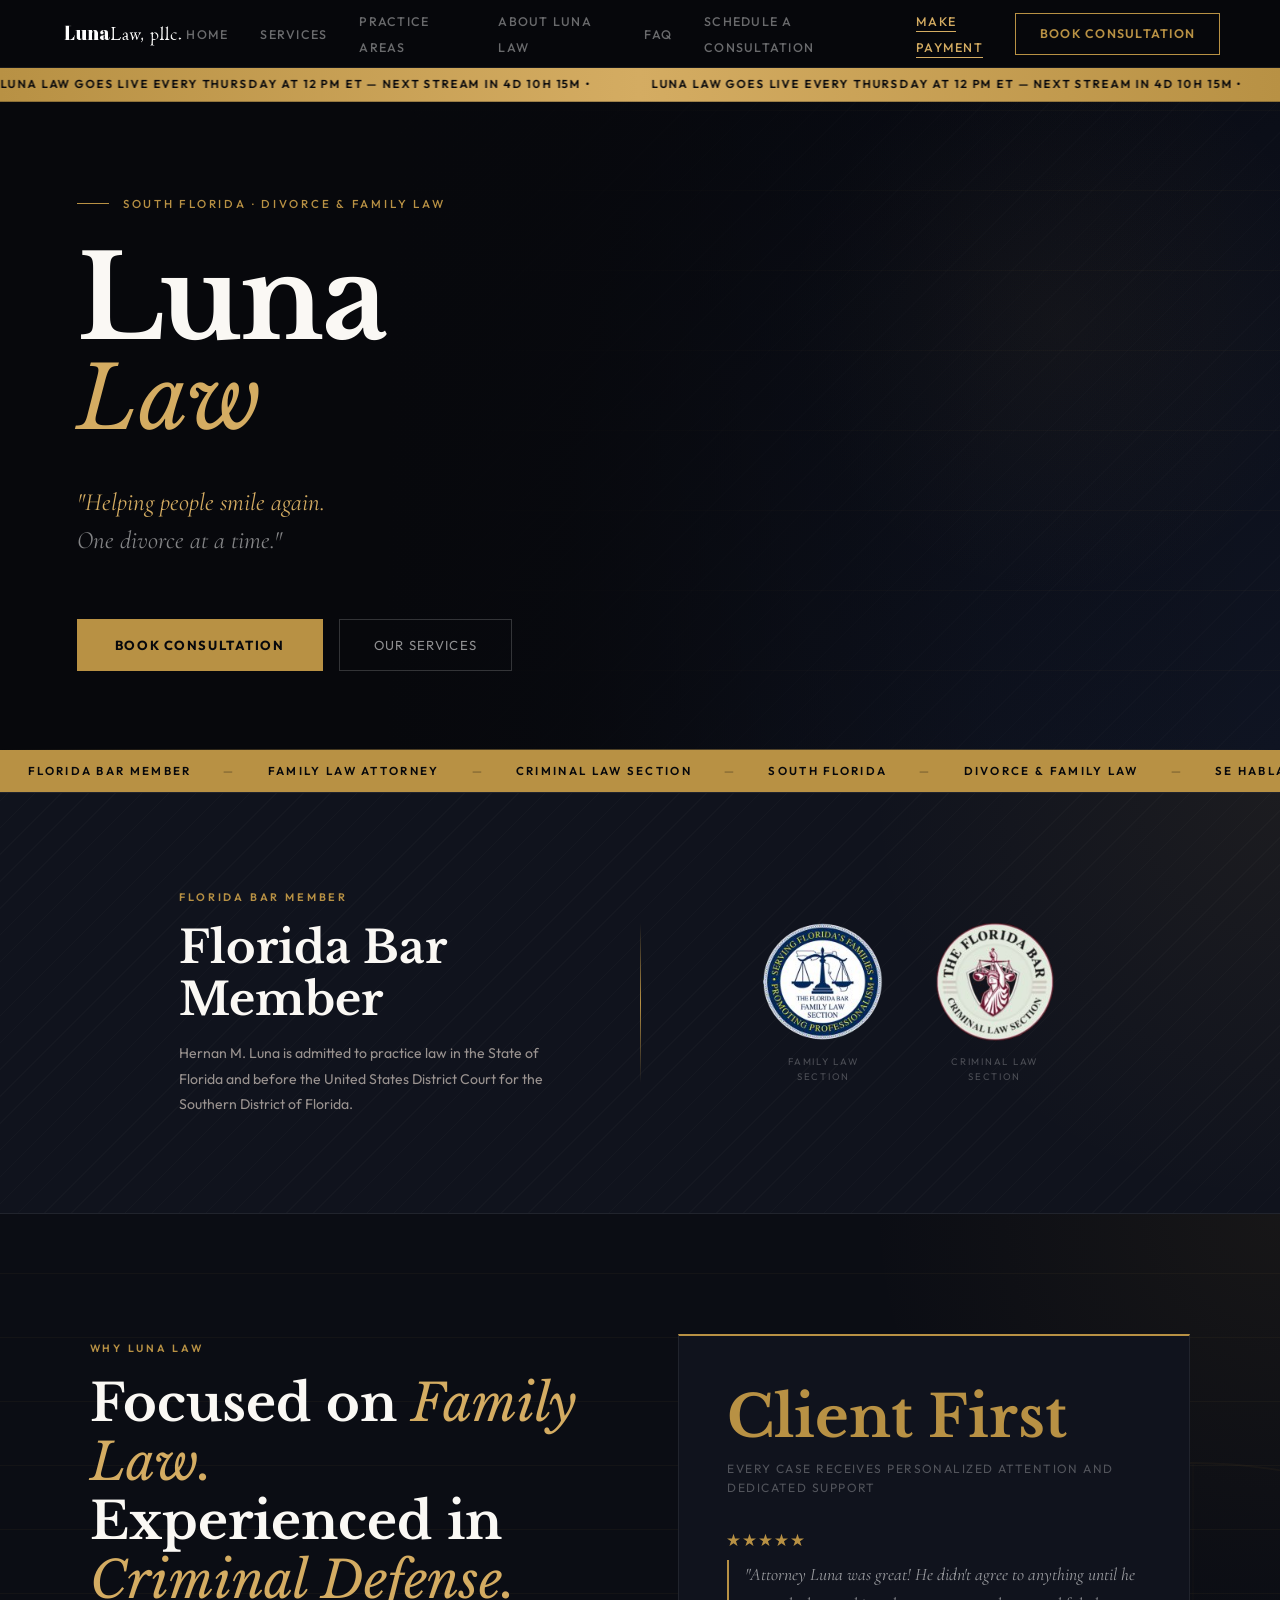
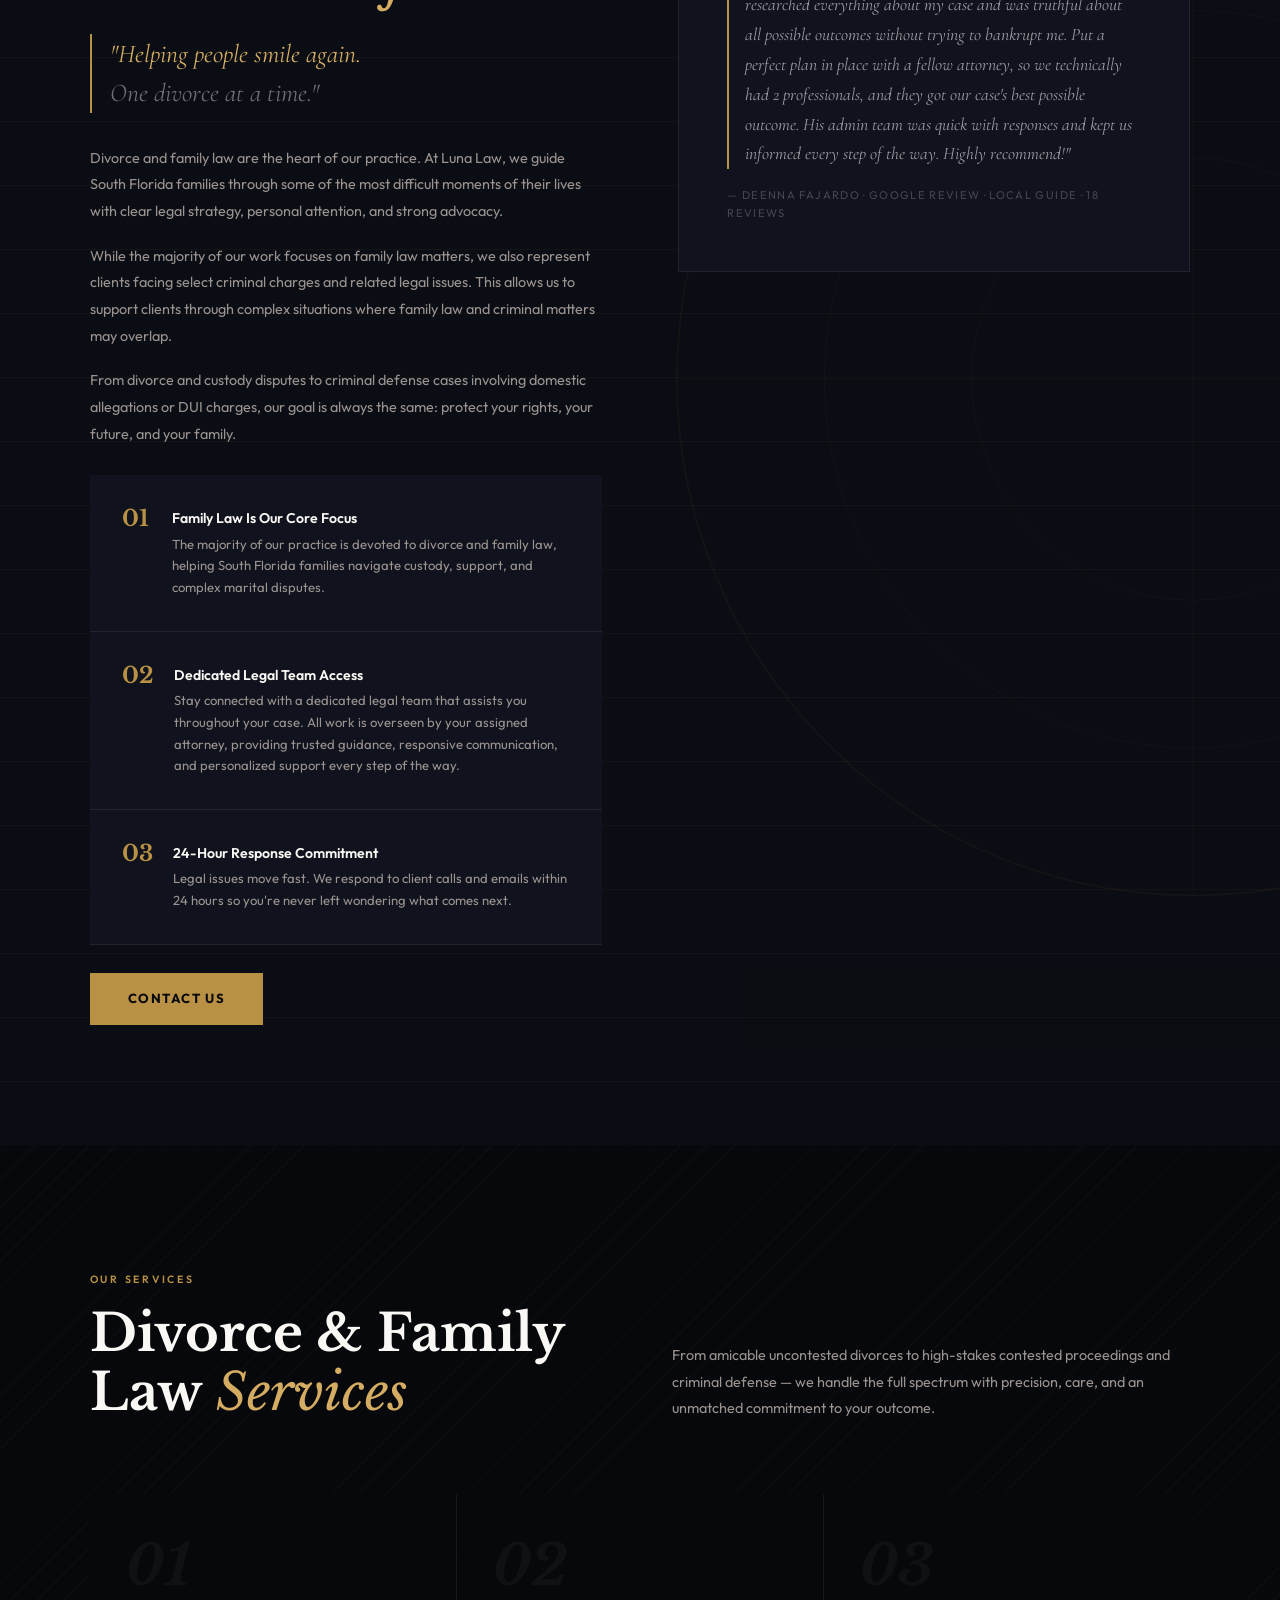
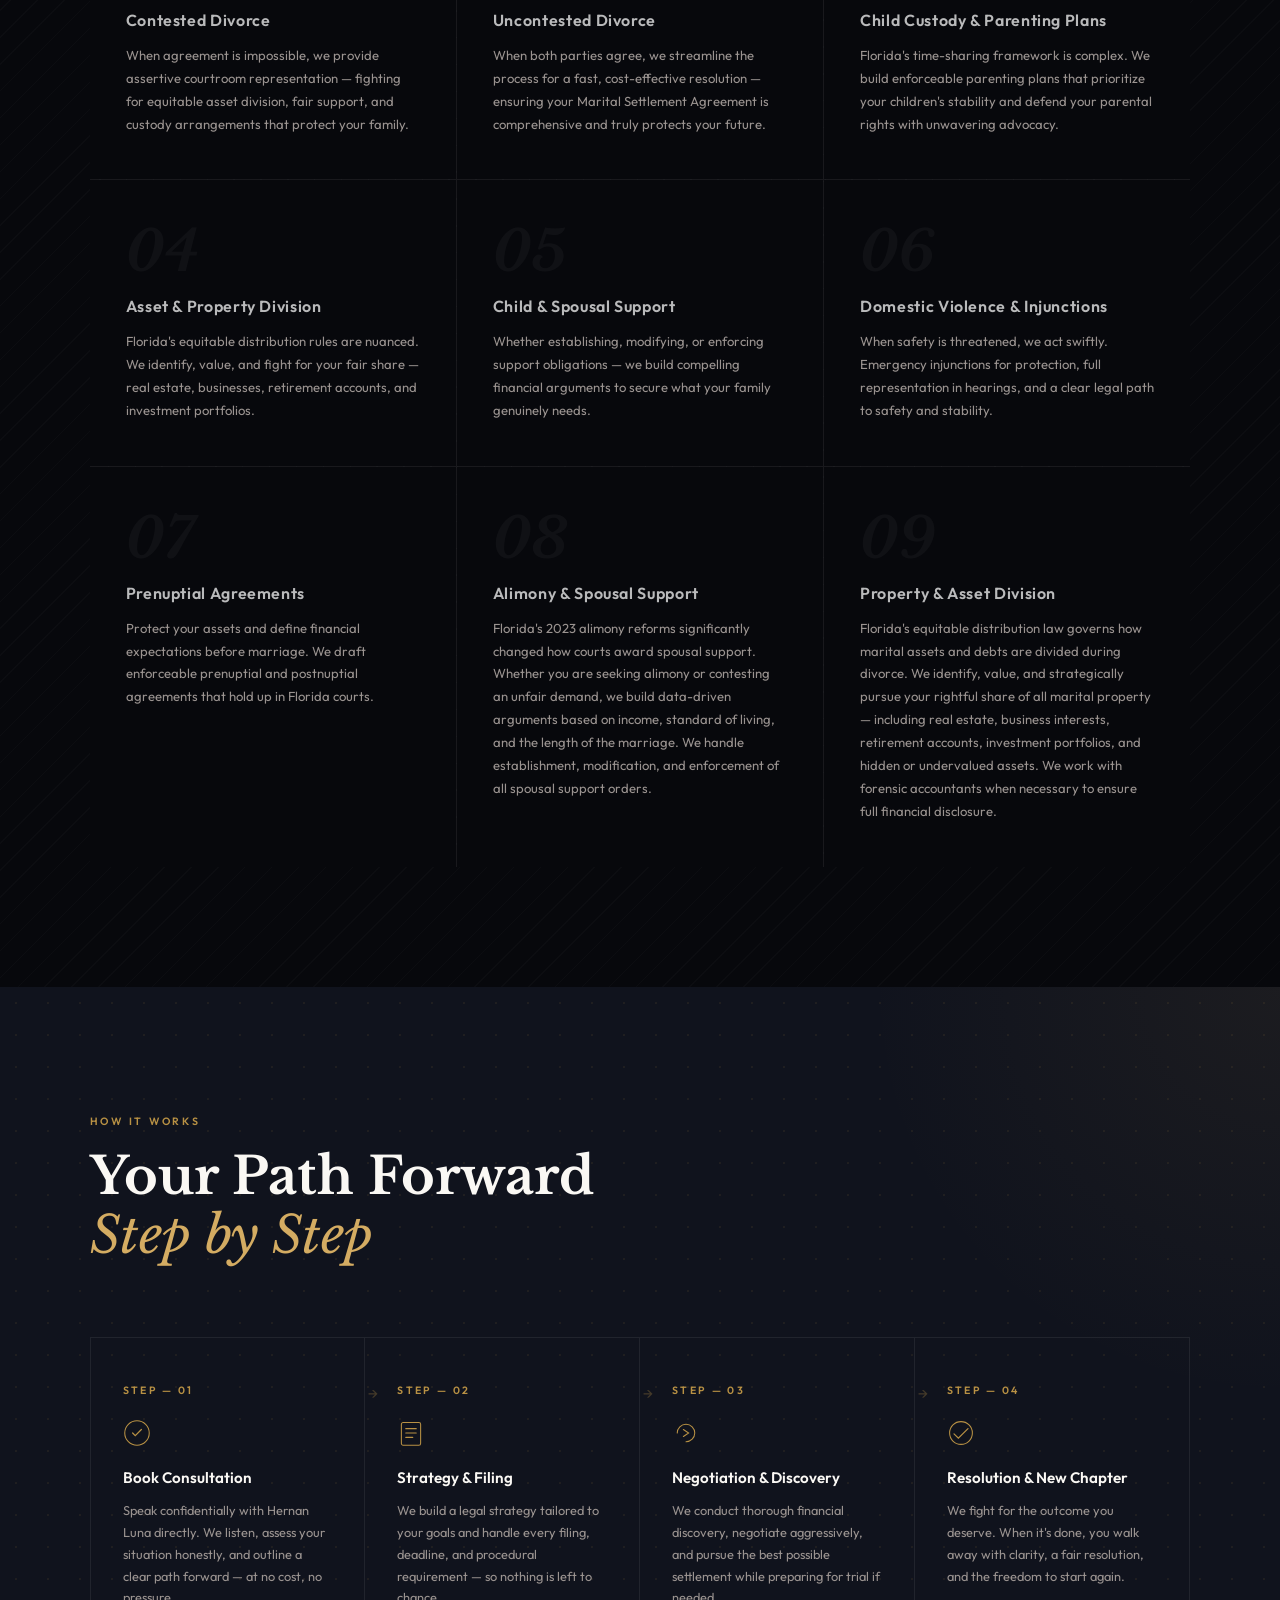
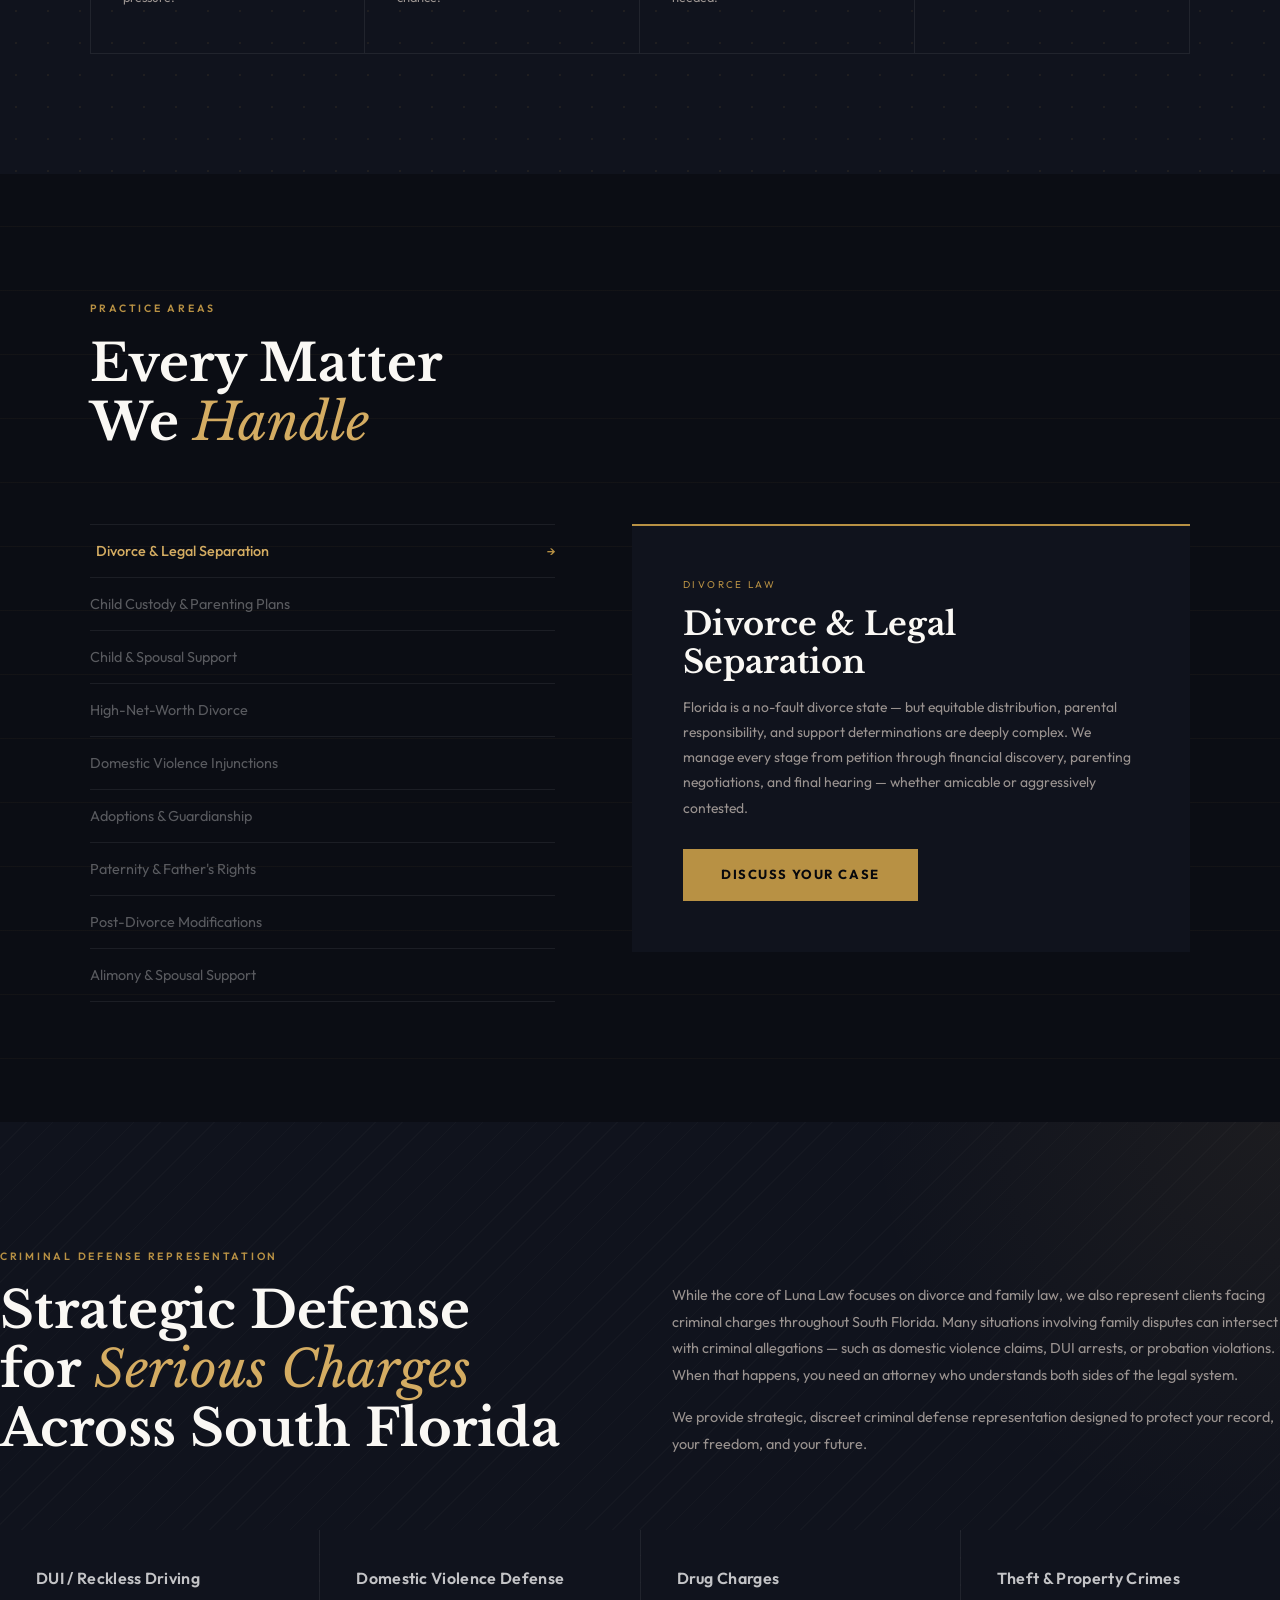
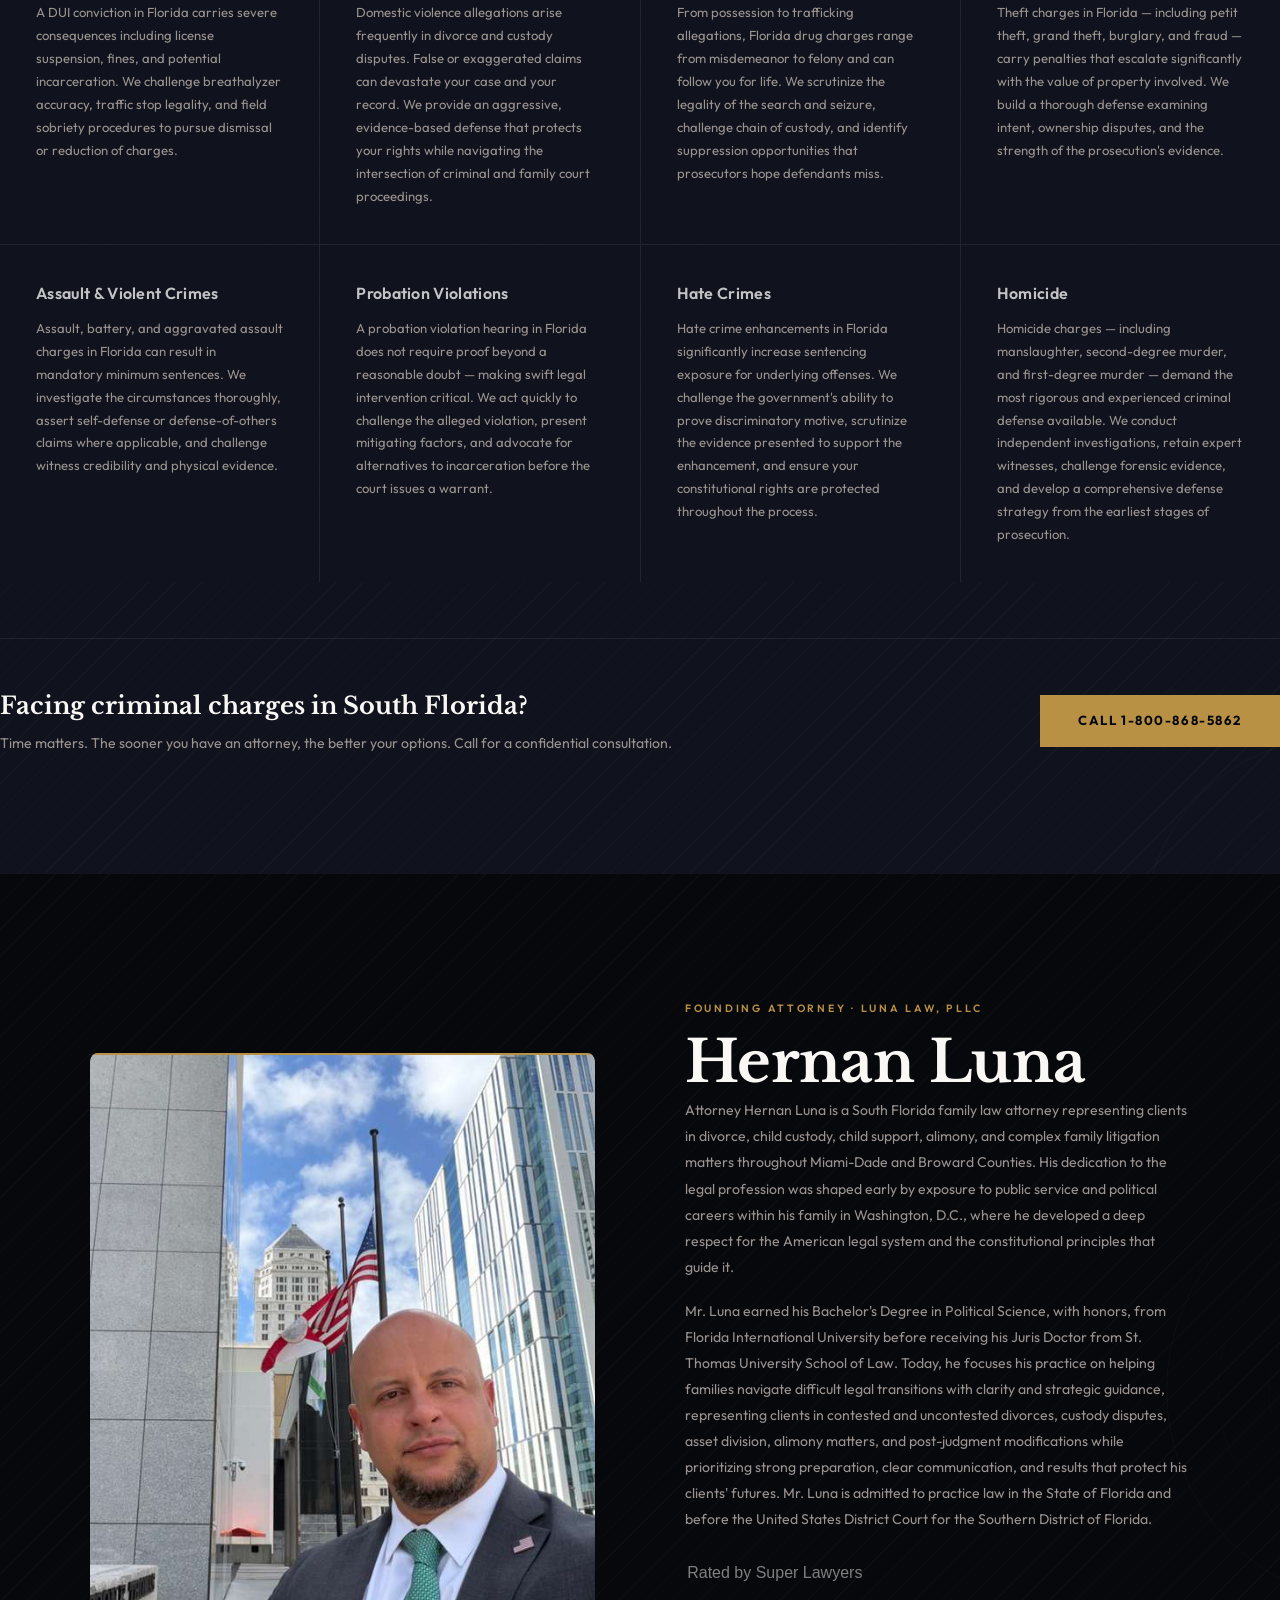
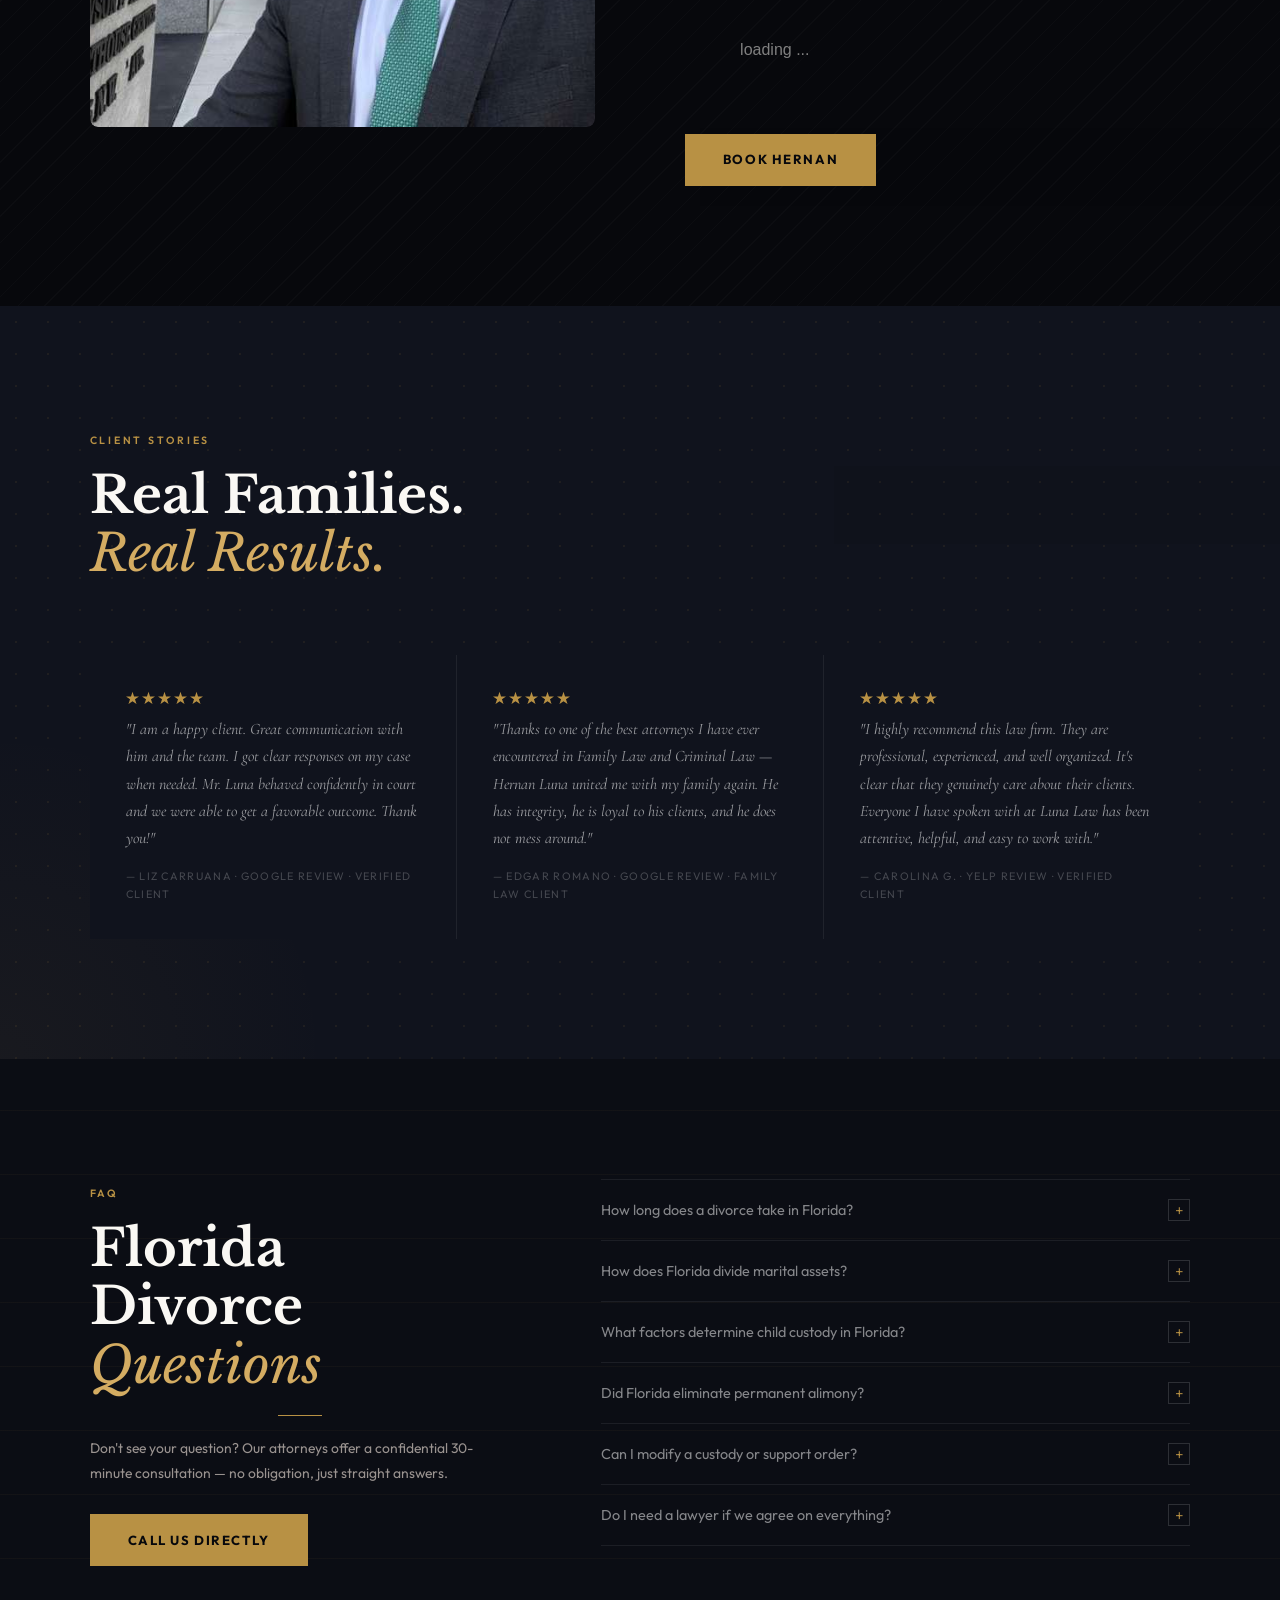
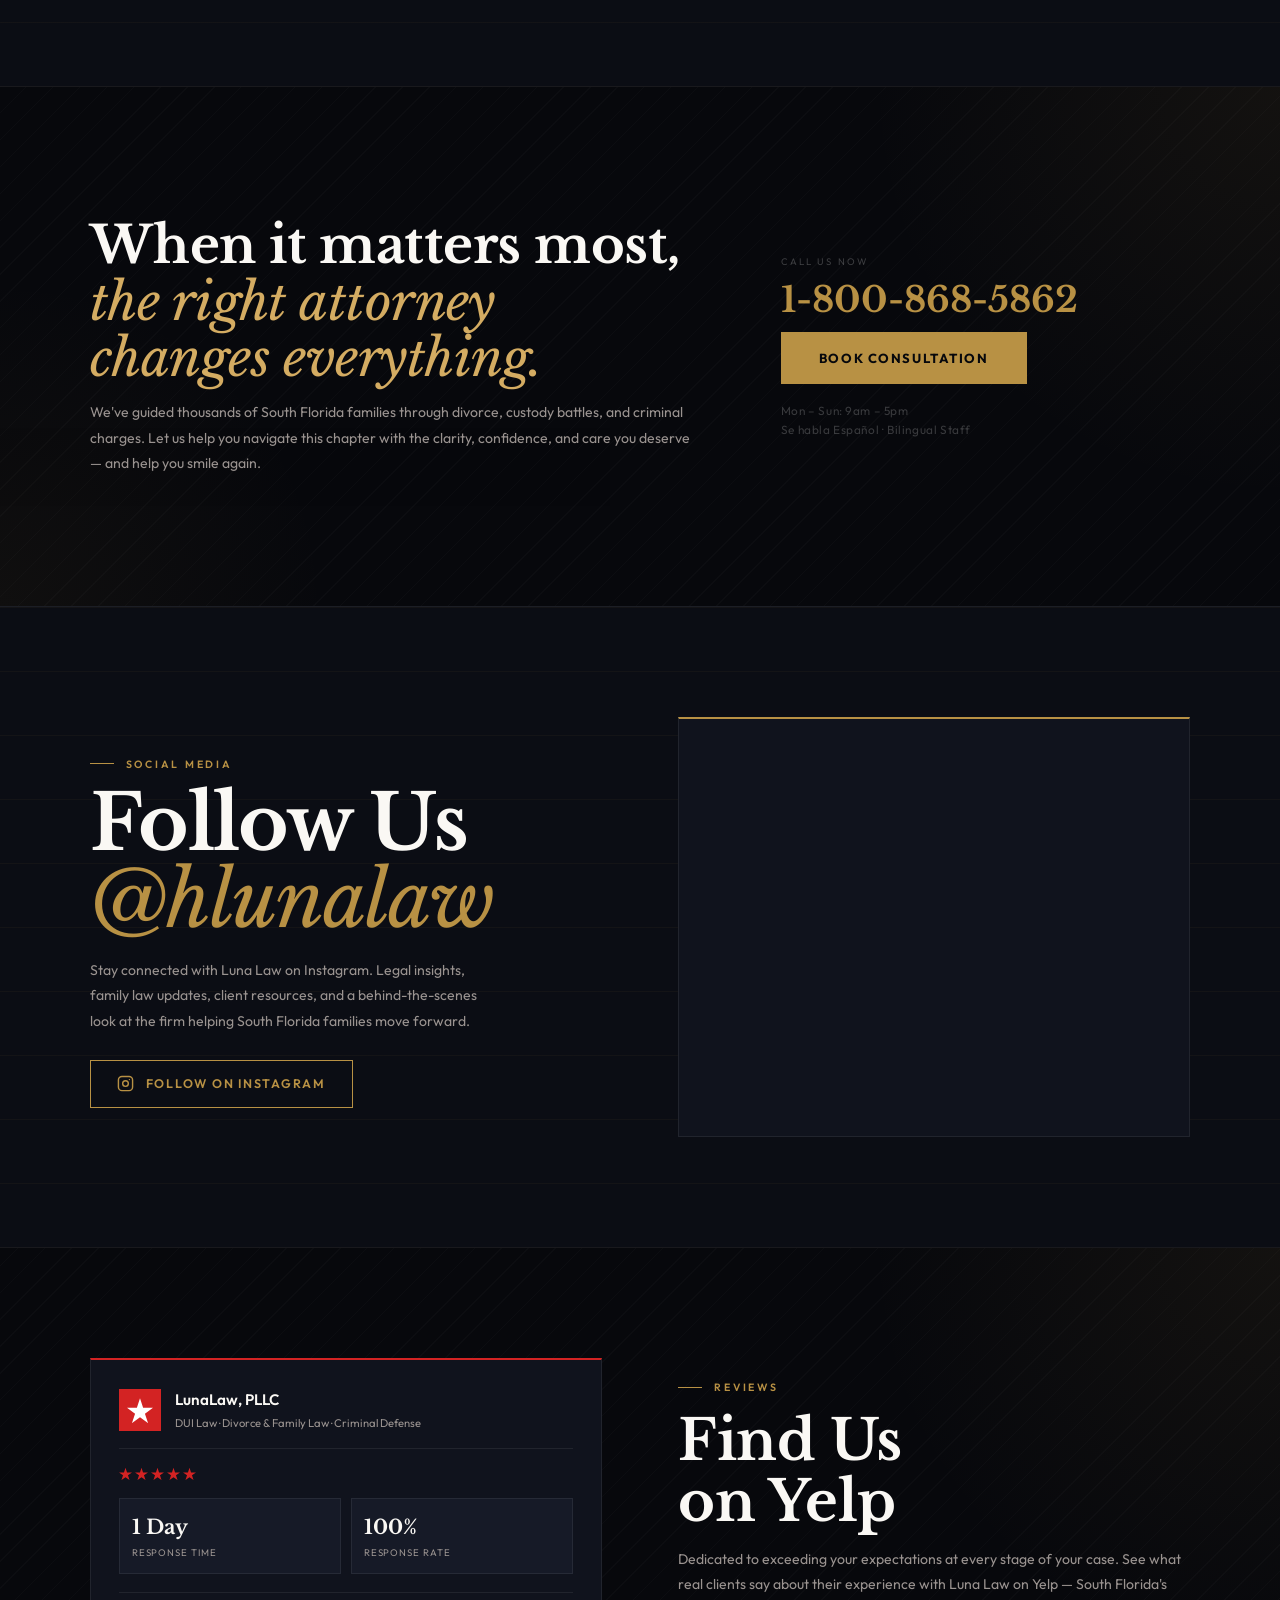
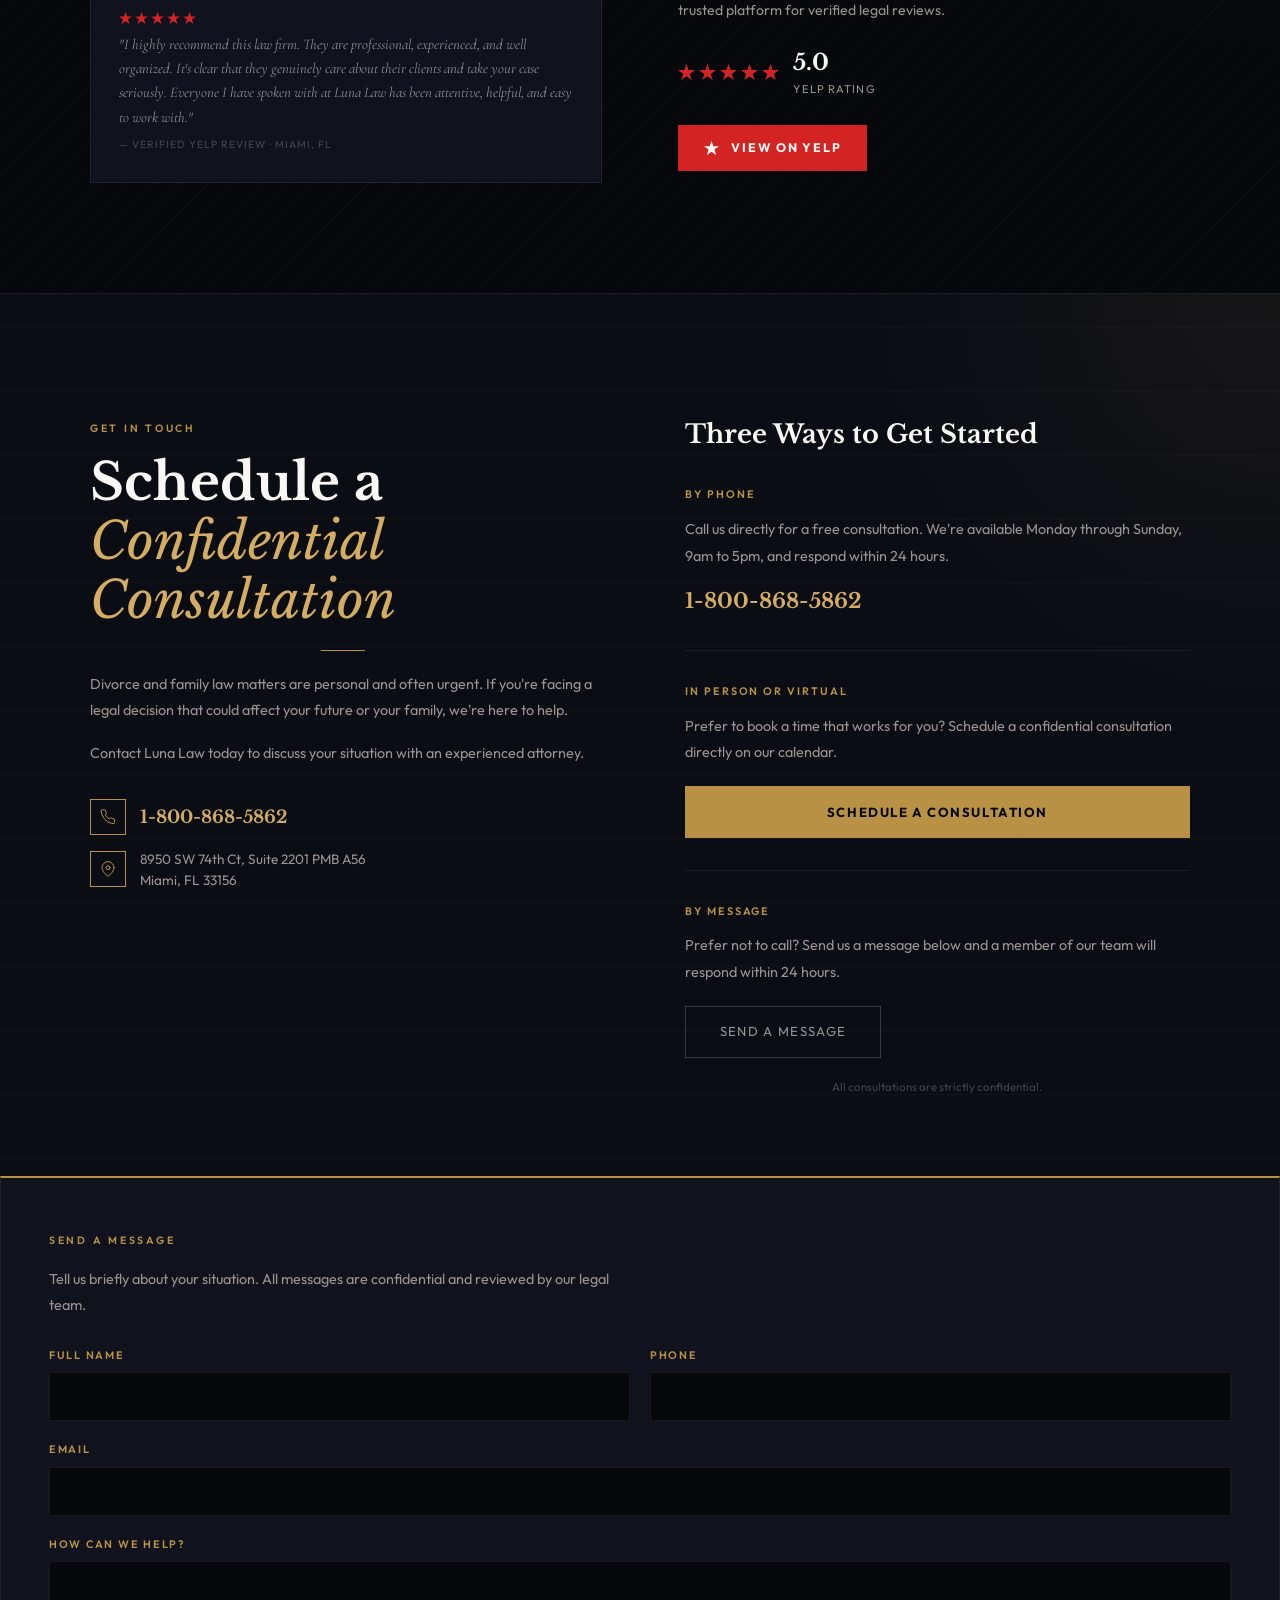
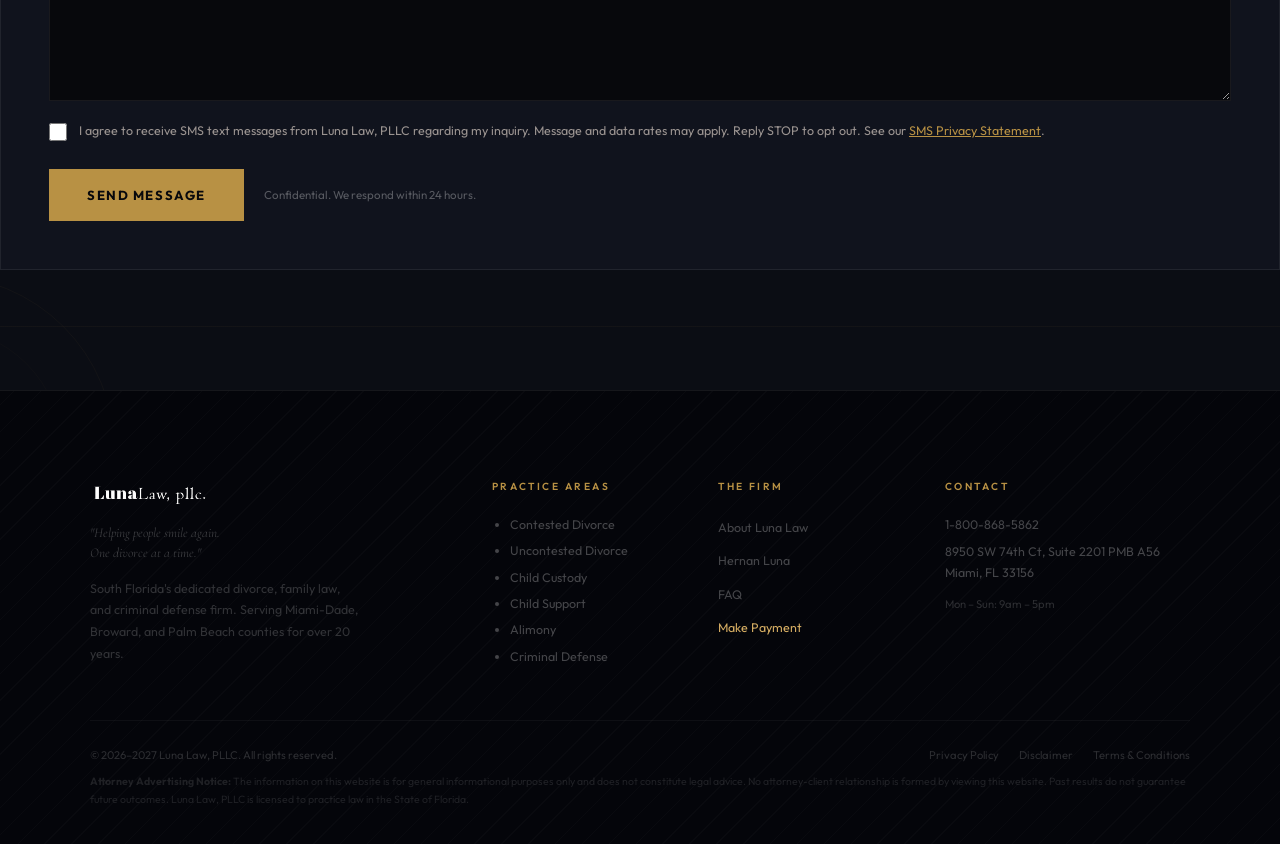
==== commit a20e1b9f: "Re-add contact form as third contact option using Netlify Forms Co-Authored-By: Claude Opus 5.5 <nor" ====
--- a/index.html
+++ b/index.html
@@ -552,7 +552,7 @@
 
     <!-- Right: consultation options -->
     <div class="reveal">
-      <h3 style="font-family:'Libre Baskerville',serif;font-size:clamp(1.2rem,2.2vw,1.6rem);font-weight:700;color:var(--white);margin-bottom:32px;">Two Ways to Get Started</h3>
+      <h3 style="font-family:'Libre Baskerville',serif;font-size:clamp(1.2rem,2.2vw,1.6rem);font-weight:700;color:var(--white);margin-bottom:32px;">Three Ways to Get Started</h3>
 
       <div style="margin-bottom:32px;">
         <div style="font-family:'Outfit',sans-serif;font-size:.68rem;font-weight:600;letter-spacing:.18em;text-transform:uppercase;color:var(--gold);margin-bottom:12px;">By Phone</div>
@@ -568,11 +568,39 @@
         <a href="https://calendly.com/hernanlunalaw" onclick="gtag('event', 'book_consultation_click', {'event_category': 'engagement', 'event_label': 'Calendly Booking'});" target="_blank" rel="noopener noreferrer" class="btn-gold" style="display:inline-flex;align-items:center;justify-content:center;width:100%;">Schedule a Consultation</a>
       </div>
 
+      <div style="width:100%;height:1px;background:var(--rim);margin:32px 0;"></div>
+      <div>
+        <div style="font-family:'Outfit',sans-serif;font-size:.68rem;font-weight:600;letter-spacing:.18em;text-transform:uppercase;color:var(--gold);margin-bottom:12px;">By Message</div>
+        <p style="font-size:.9rem;line-height:1.85;color:var(--muted);margin-bottom:20px;">Prefer not to call? Send us a message below and a member of our team will respond within 24 hours.</p>
+        <a href="#message-form" class="btn-ghost-lt">Send a Message</a>
+      </div>
+
       <p style="font-size:.72rem;color:rgba(255,255,255,.22);text-align:center;line-height:1.6;margin-top:20px;">All consultations are strictly confidential.</p>
     </div>
   </div>
 
-  
+  <div class="msg-form-wrap reveal" id="message-form">
+    <div class="msg-form-head">
+      <div class="s-label"><span class="s-label-bar" aria-hidden="true"></span><span class="s-label-text">Send a Message</span></div>
+      <p class="msg-form-intro">Tell us briefly about your situation. All messages are confidential and reviewed by our legal team.</p>
+    </div>
+    <form name="contact" method="POST" action="/thank-you.html" data-netlify="true" netlify-honeypot="bot-field" class="msg-form" onsubmit="gtag('event', 'contact_form_submit', {'event_category': 'engagement', 'event_label': 'Contact Form'});">
+      <input type="hidden" name="form-name" value="contact">
+      <p class="msg-form-hp" aria-hidden="true"><label>Do not fill this out if you are human: <input name="bot-field" tabindex="-1" autocomplete="off"></label></p>
+      <div class="msg-form-row">
+        <div class="msg-field"><label for="cf-name">Full Name</label><input id="cf-name" name="name" type="text" autocomplete="name" required></div>
+        <div class="msg-field"><label for="cf-phone">Phone</label><input id="cf-phone" name="phone" type="tel" autocomplete="tel" inputmode="tel" required></div>
+      </div>
+      <div class="msg-field"><label for="cf-email">Email</label><input id="cf-email" name="email" type="email" autocomplete="email" required></div>
+      <div class="msg-field"><label for="cf-message">How can we help?</label><textarea id="cf-message" name="message" rows="5" required></textarea></div>
+      <div class="msg-consent"><input id="cf-sms" name="sms-consent" type="checkbox" value="yes"><label for="cf-sms">I agree to receive SMS text messages from Luna Law, PLLC regarding my inquiry. Message and data rates may apply. Reply STOP to opt out. See our <a href="privacy-terms.html">SMS Privacy Statement</a>.</label></div>
+      <div class="msg-form-actions">
+        <button type="submit" class="btn-gold">Send Message</button>
+        <span class="msg-form-note">Confidential. We respond within 24 hours.</span>
+      </div>
+    </form>
+  </div>
+
 </section>
 
 <!-- FOOTER -->
--- a/css/styles.css
+++ b/css/styles.css
@@ -983,3 +983,22 @@
 /* ===== INSTAGRAM FEED (ELFSIGHT) ===== */
 .insta-feed{background:var(--surface);border:1px solid var(--rim);border-top:2px solid var(--gold);padding:16px;min-height:420px}
 @media (max-width:860px){.insta-feed{min-height:360px}}
+
+/* ===== CONTACT MESSAGE FORM (NETLIFY) ===== */
+.msg-form-wrap{position:relative;z-index:2;margin-top:clamp(48px,7vw,80px);background:var(--surface);border:1px solid var(--rim);border-top:2px solid var(--gold);padding:clamp(28px,4vw,48px)}
+.msg-form-head{margin-bottom:28px}
+.msg-form-intro{font-size:.9rem;line-height:1.85;color:var(--muted);max-width:560px}
+.msg-form-hp{position:absolute;left:-9999px;top:auto;width:1px;height:1px;overflow:hidden}
+.msg-form-row{display:grid;grid-template-columns:1fr 1fr;gap:20px}
+.msg-field{display:flex;flex-direction:column;gap:8px;margin-bottom:20px}
+.msg-field label,.msg-consent label{font-family:'Outfit',sans-serif;font-size:.68rem;font-weight:600;letter-spacing:.16em;text-transform:uppercase;color:var(--gold)}
+.msg-field input,.msg-field textarea{width:100%;background:var(--void);border:1px solid var(--rim);color:var(--white);font-family:'Outfit',sans-serif;font-size:.95rem;padding:14px 16px;border-radius:0;transition:border-color .2s}
+.msg-field input:focus,.msg-field textarea:focus{outline:none;border-color:var(--gold)}
+.msg-field textarea{resize:vertical;min-height:140px}
+.msg-consent{display:flex;align-items:flex-start;gap:12px;margin-bottom:28px}
+.msg-consent input{width:18px;height:18px;margin-top:2px;flex-shrink:0;accent-color:var(--gold)}
+.msg-consent label{font-size:.78rem;font-weight:400;letter-spacing:0;text-transform:none;color:var(--muted);line-height:1.6}
+.msg-consent label a{color:var(--gold);text-decoration:underline}
+.msg-form-actions{display:flex;align-items:center;gap:20px;flex-wrap:wrap}
+.msg-form-note{font-size:.72rem;color:rgba(255,255,255,.3)}
+@media (max-width:600px){.msg-form-row{grid-template-columns:1fr}.msg-form-actions .btn-gold{width:100%}}
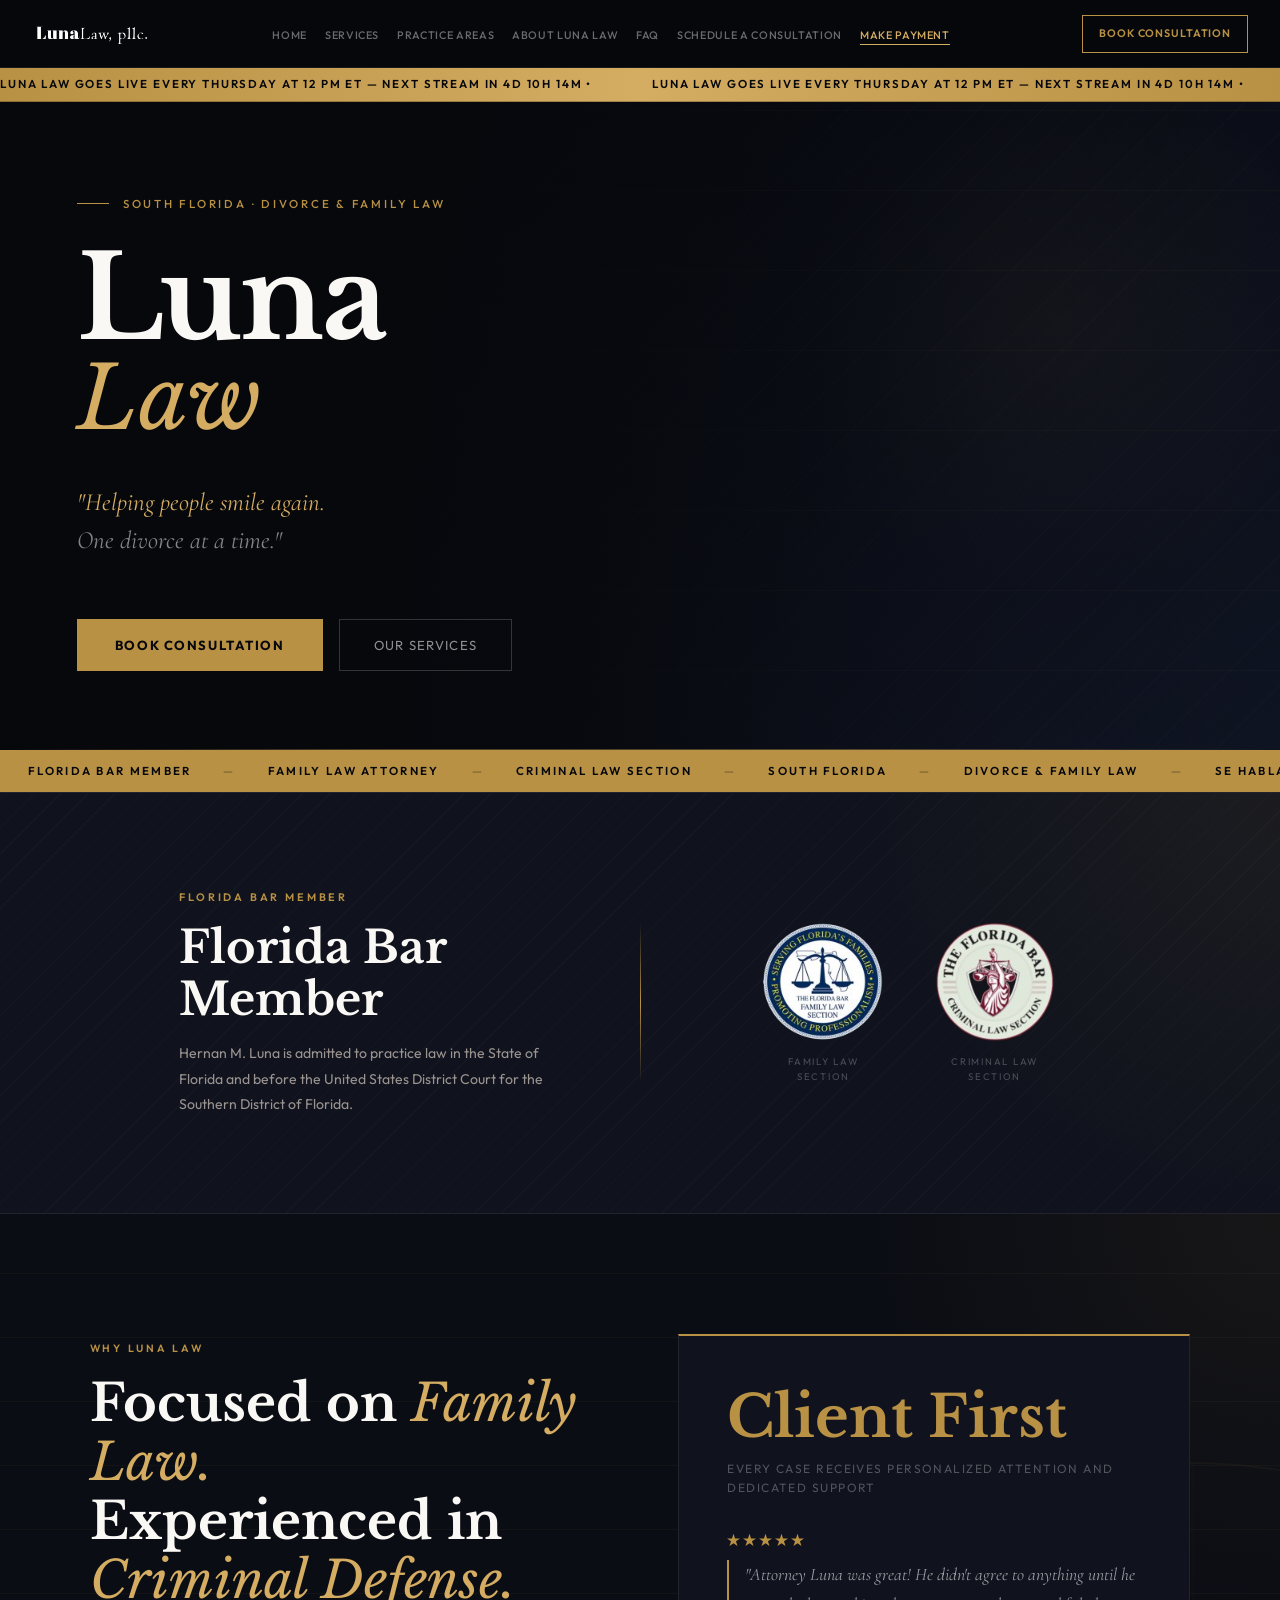
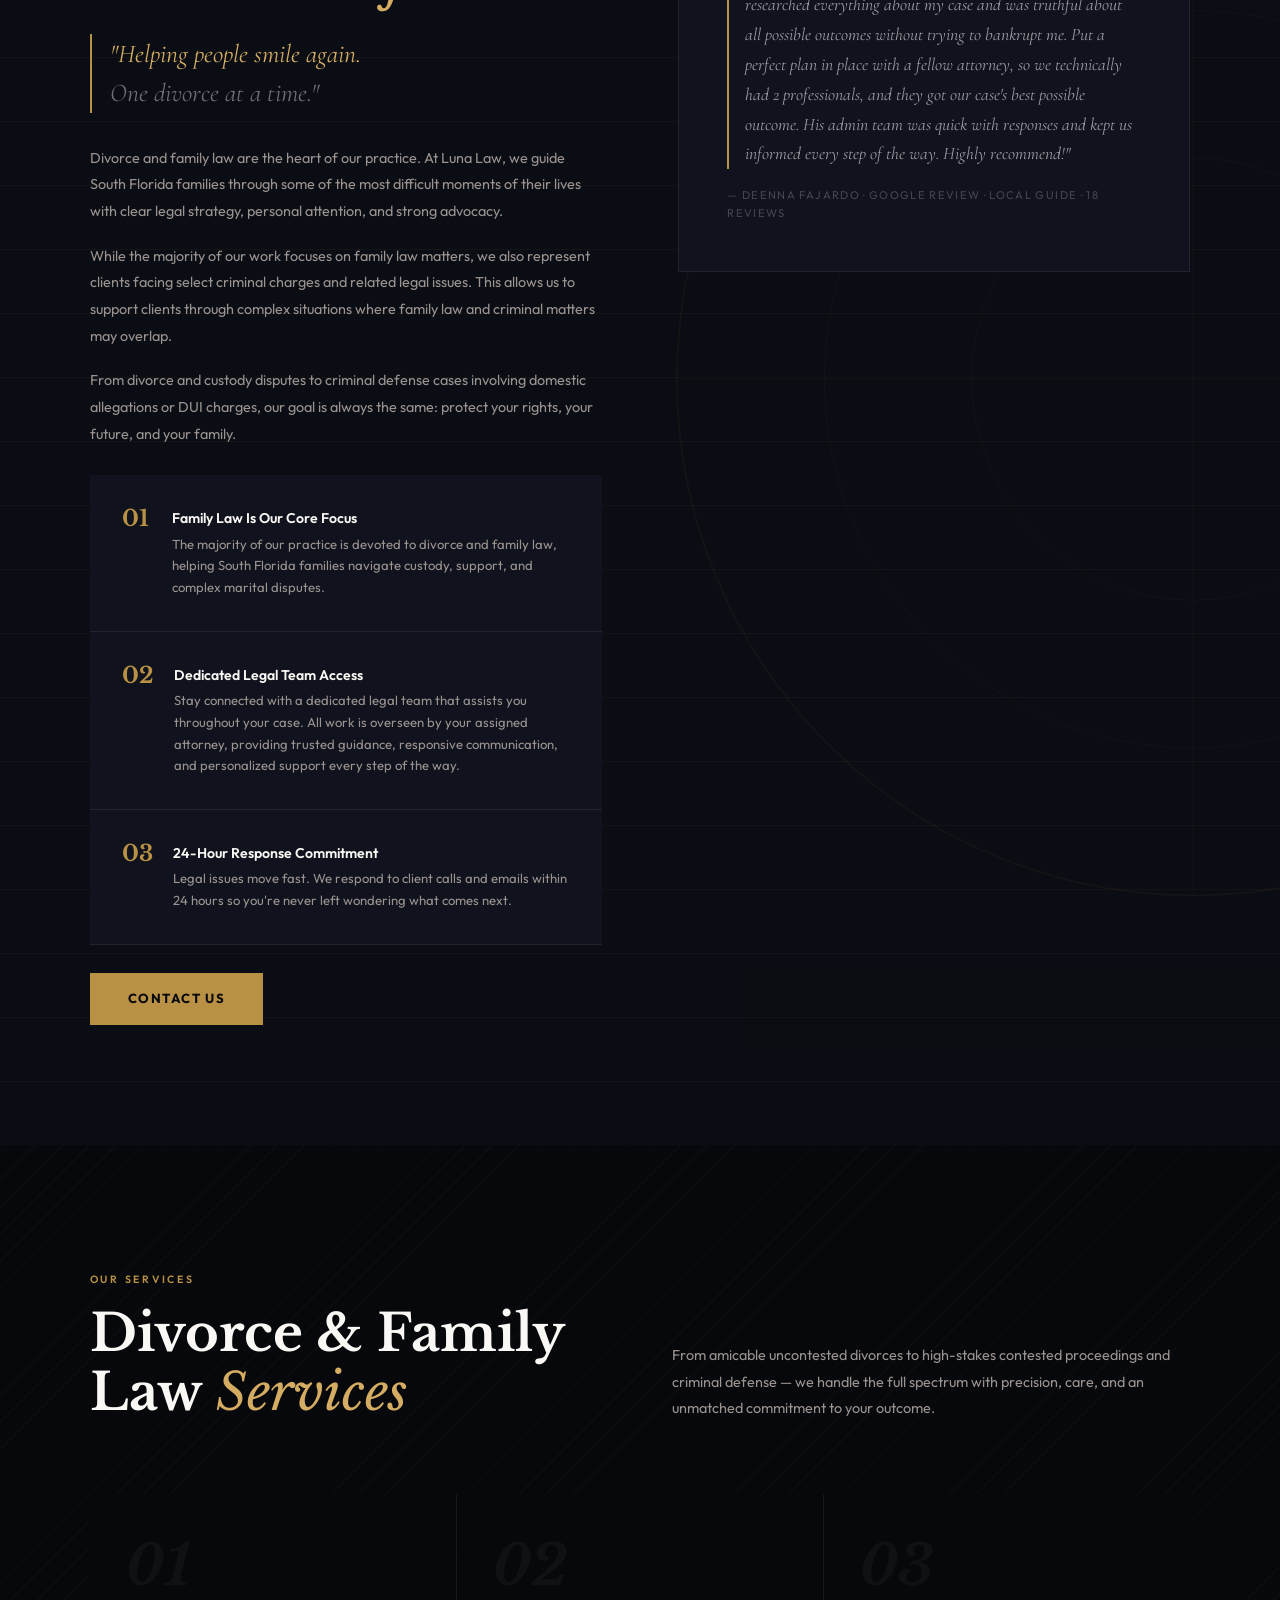
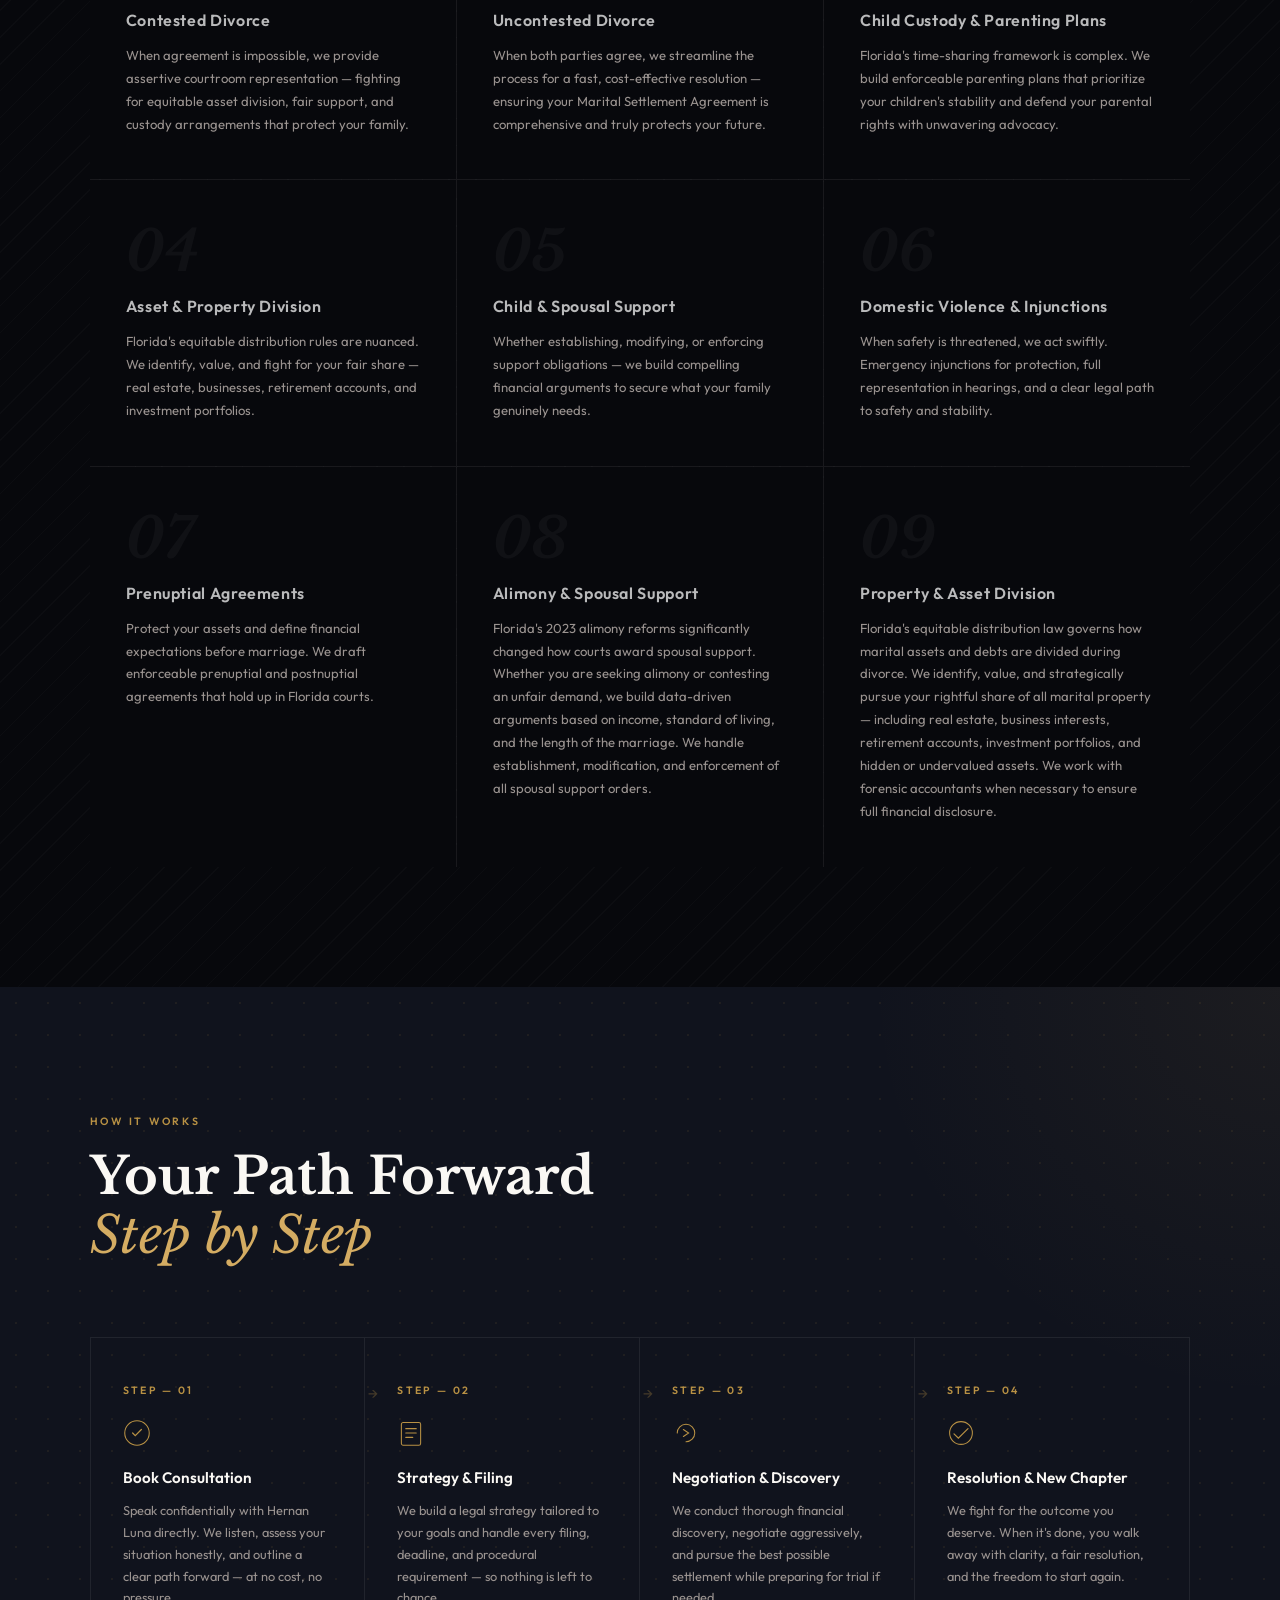
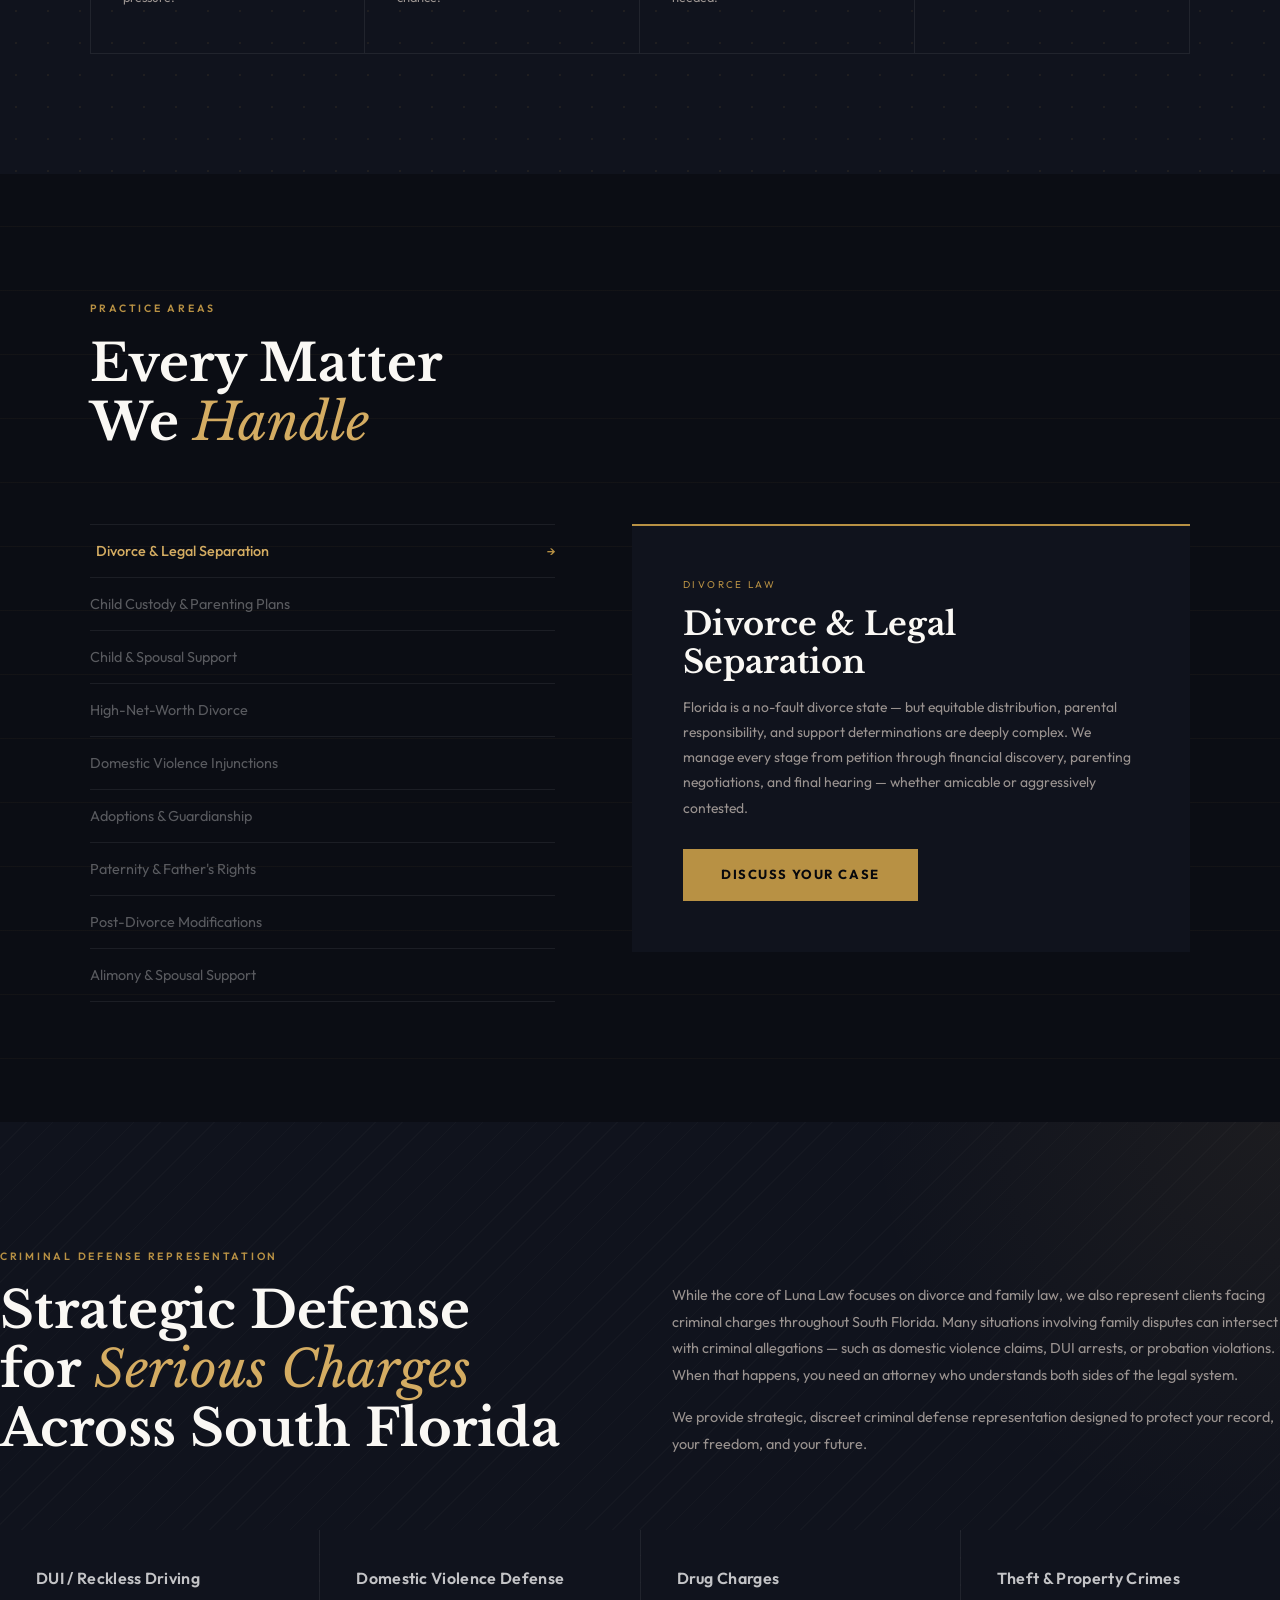
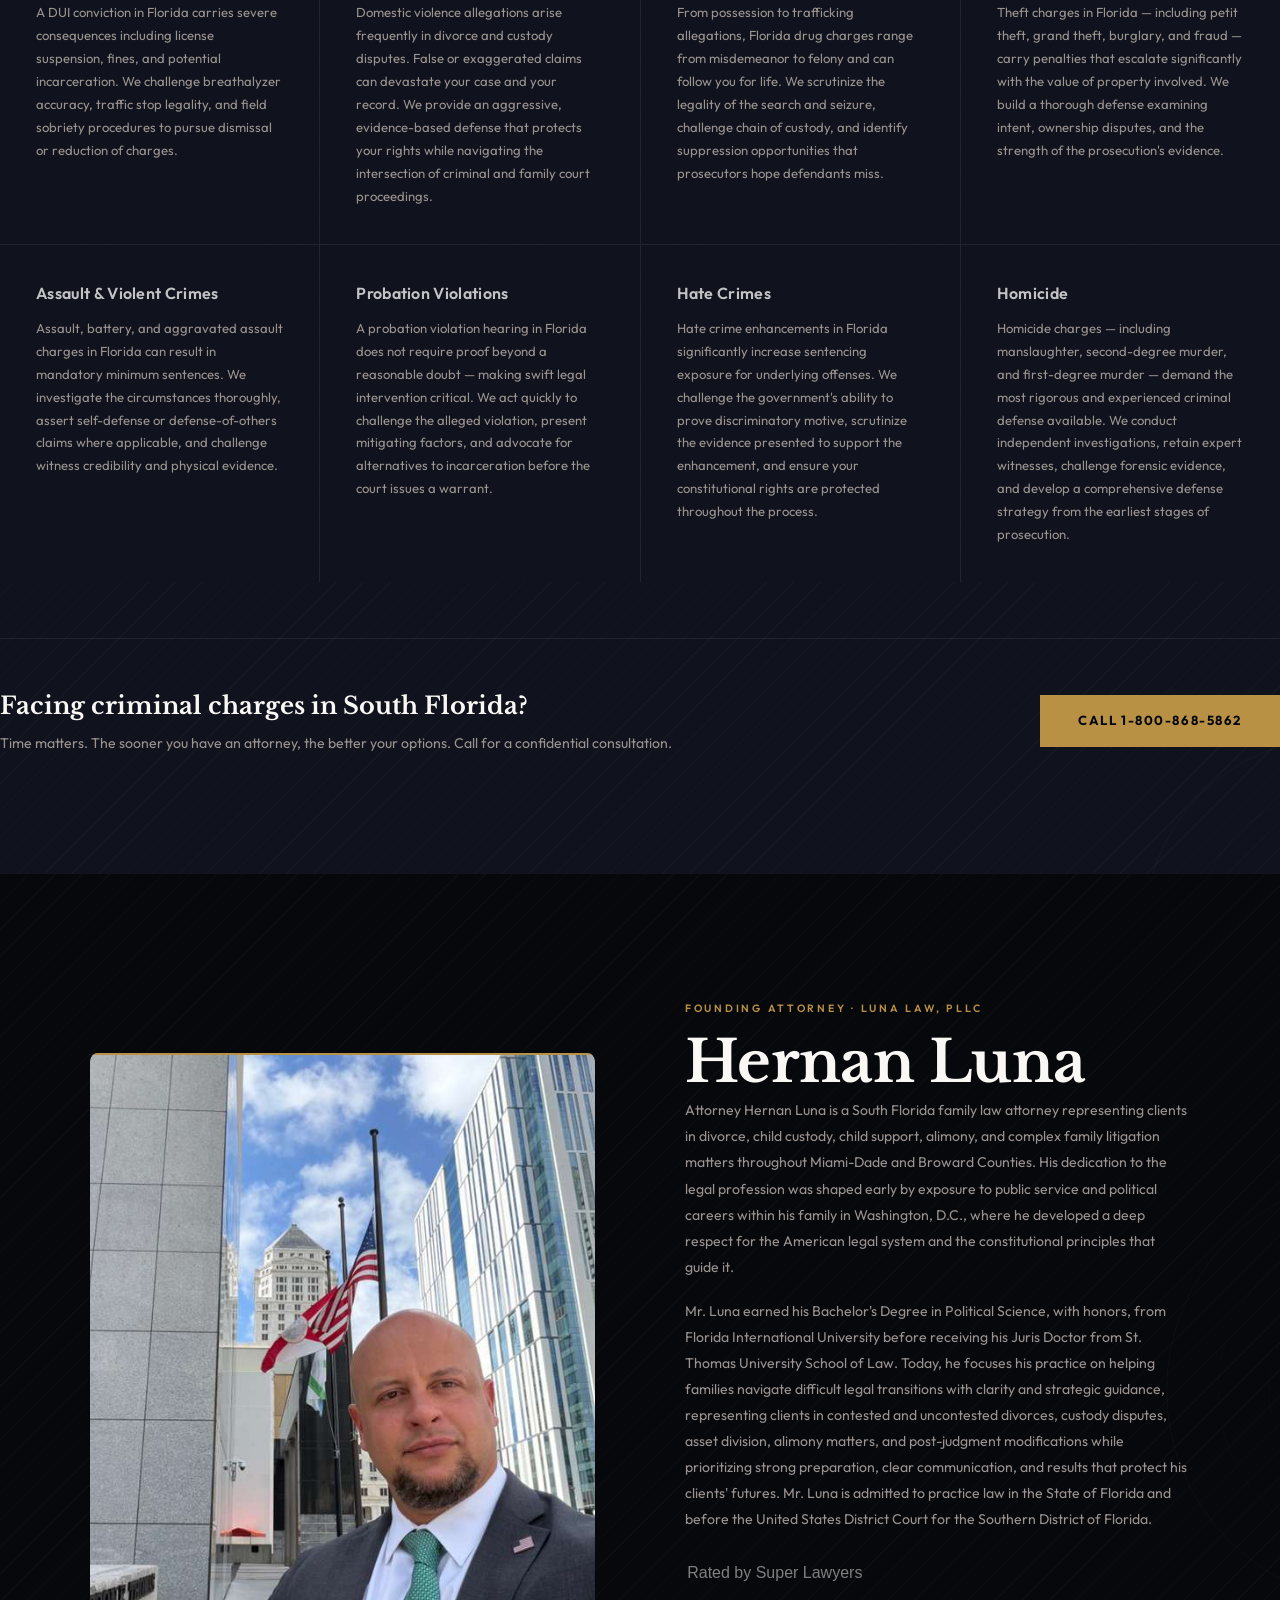
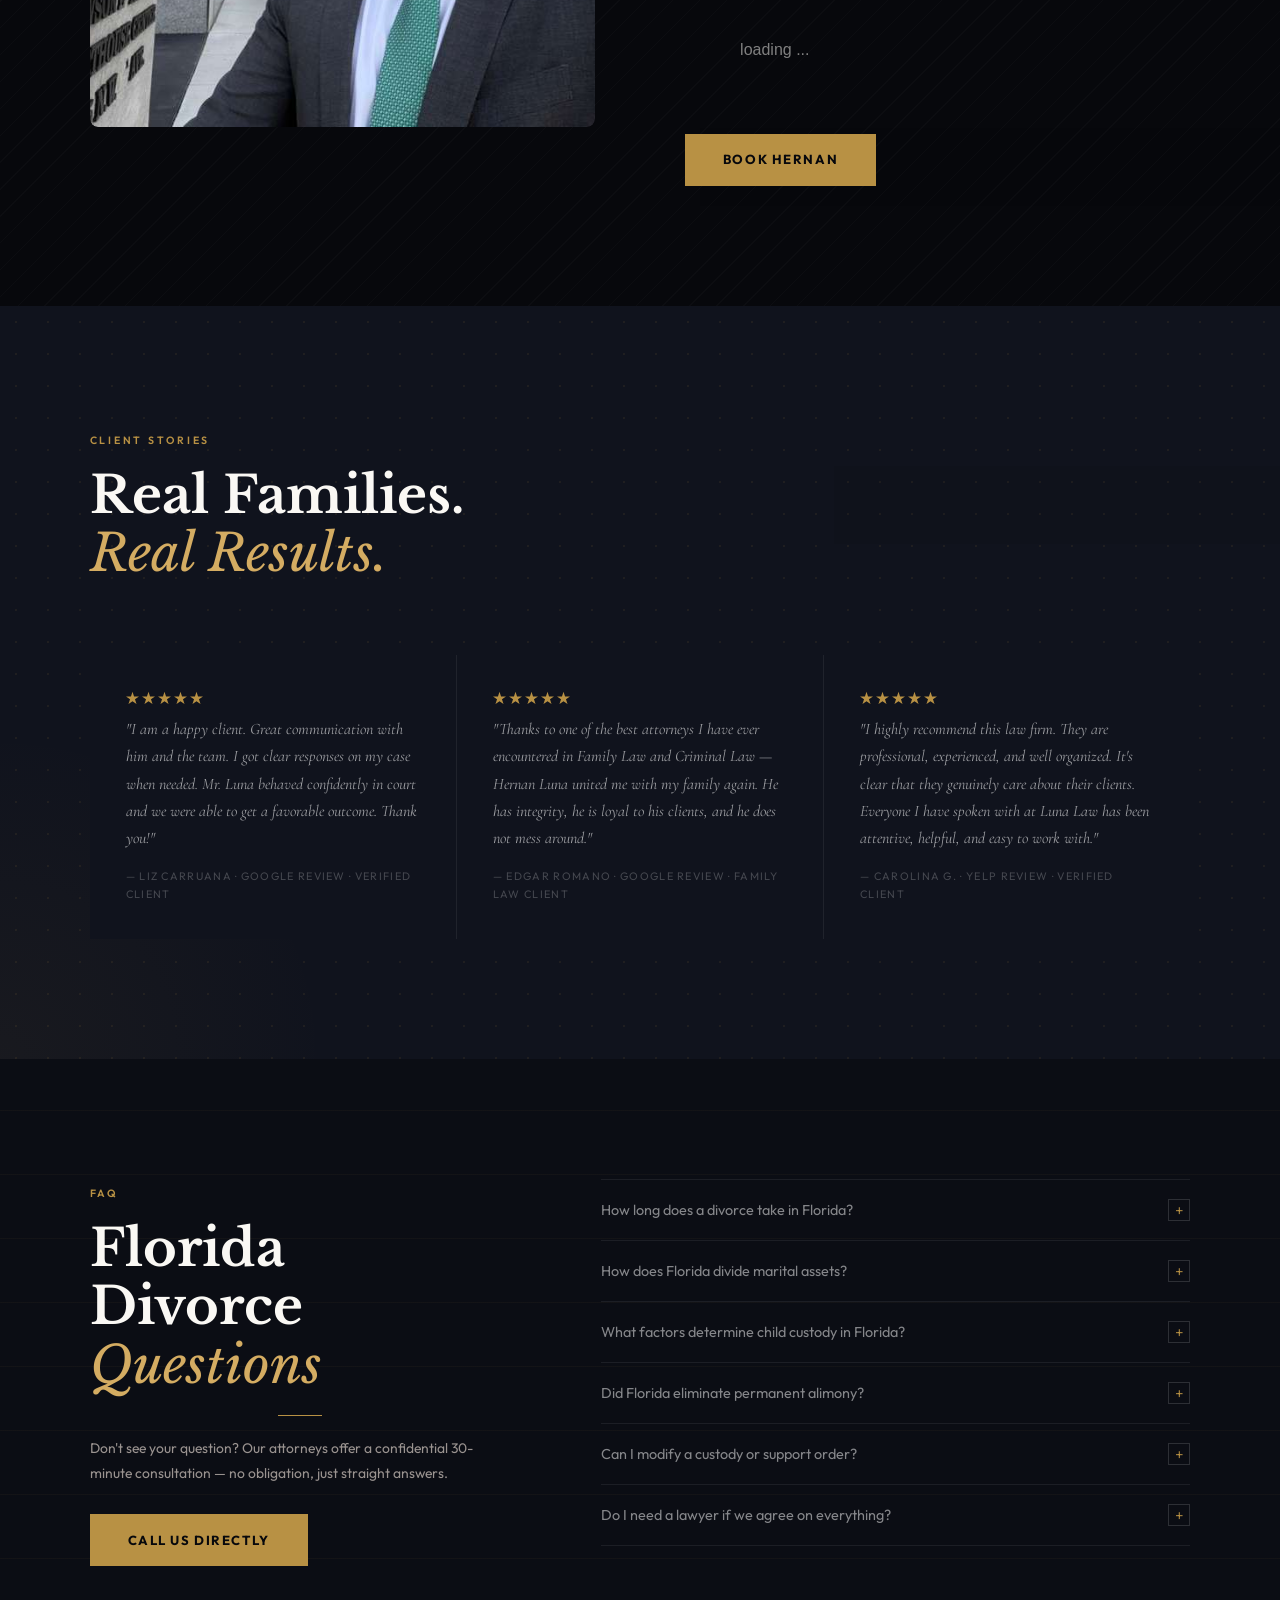
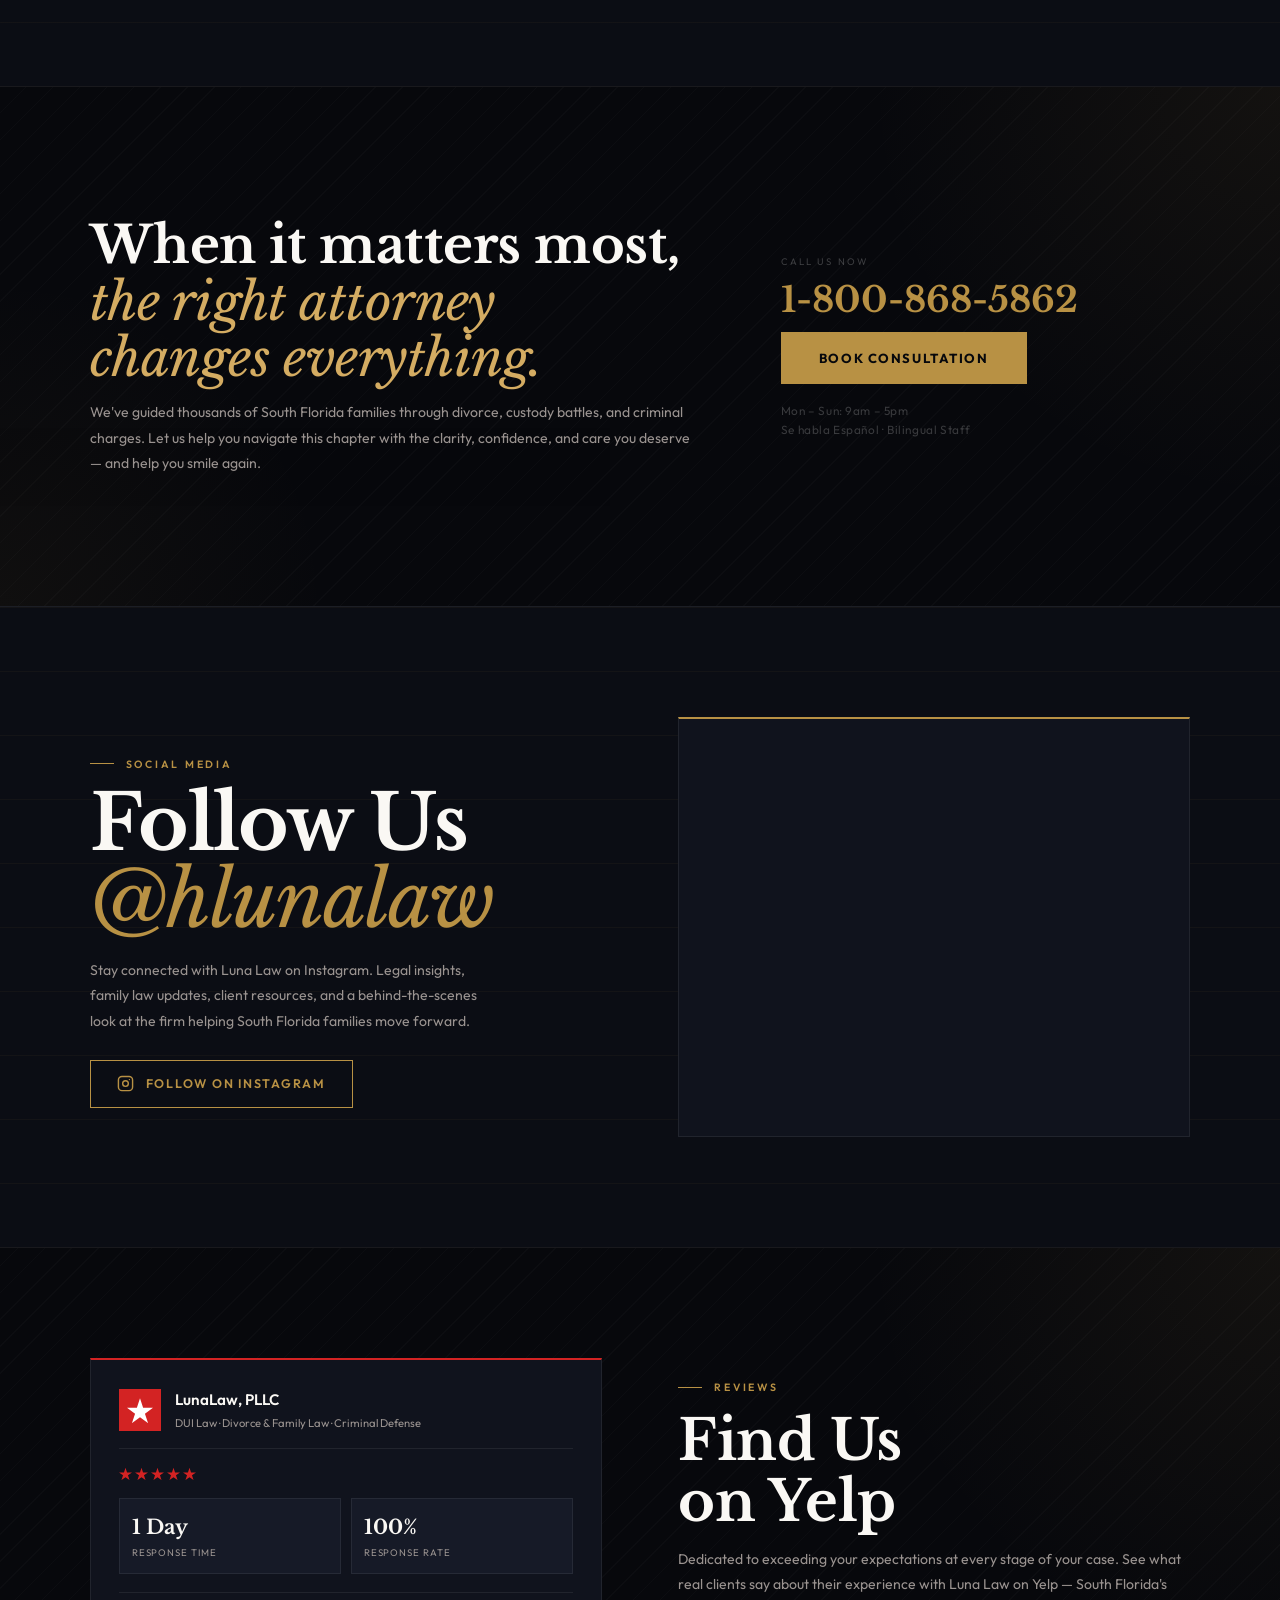
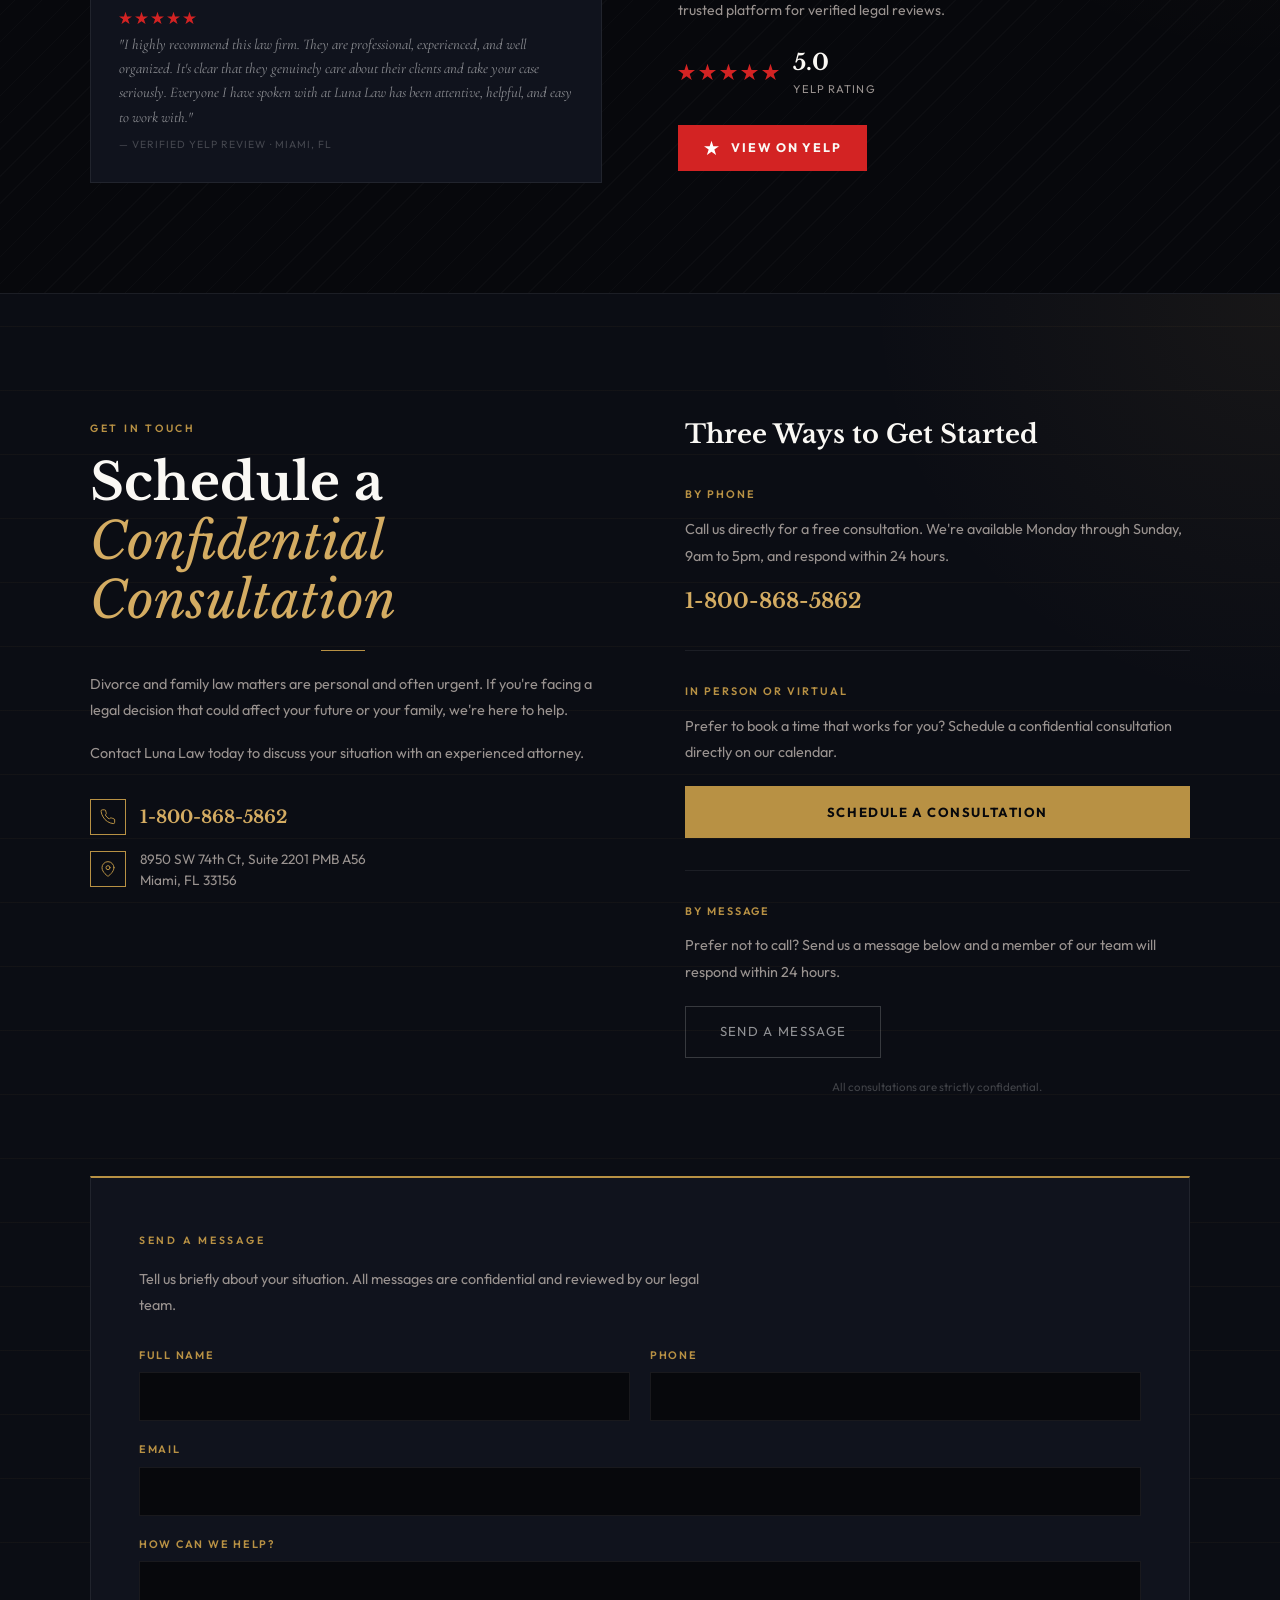
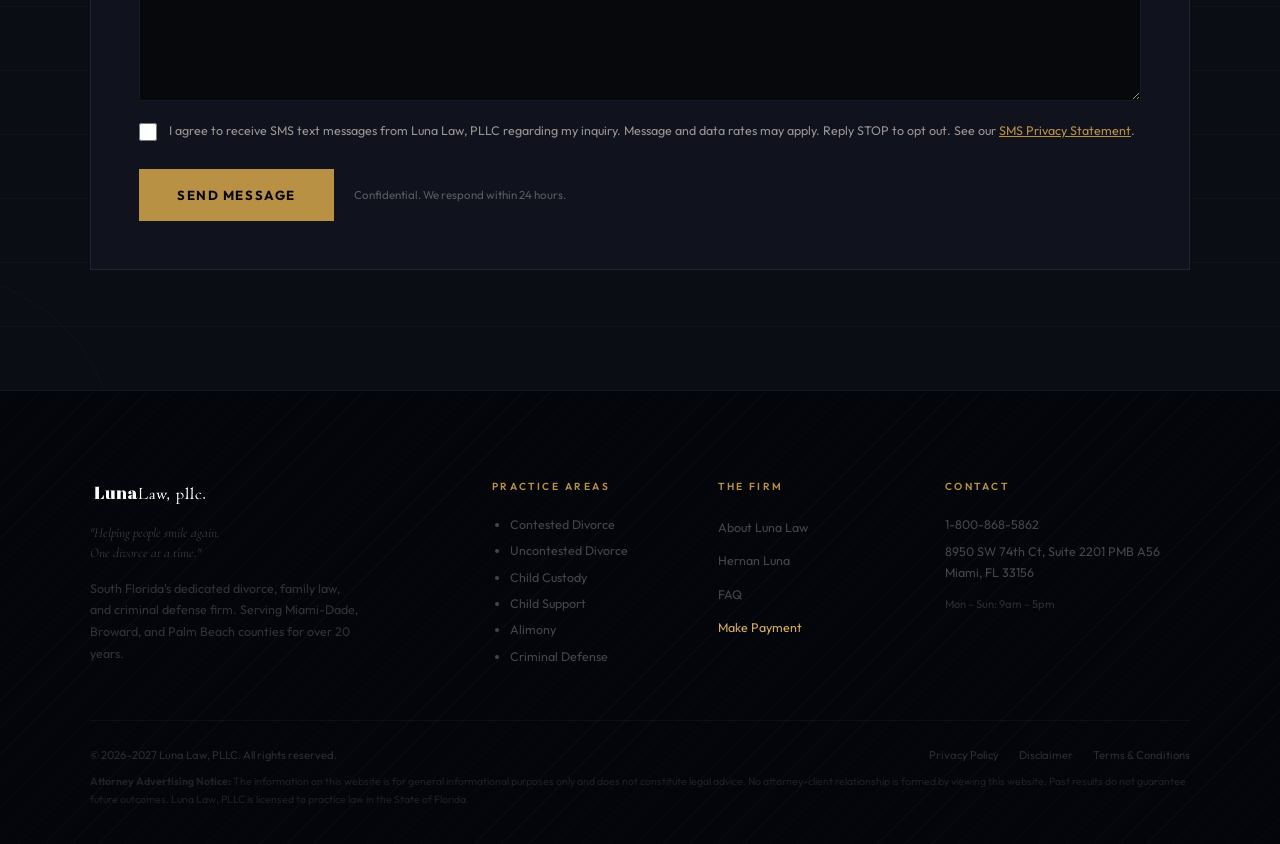
==== commit df999567: "Compact laptop nav tier so menu links never wrap at 100% laptop widths Co-Authored-By: Claude Opus 5" ====
--- a/index.html
+++ b/index.html
@@ -93,7 +93,7 @@
       <li><a href="#practice">Practice Areas</a></li>
       <li><a href="about.html">About Luna Law</a></li>
       <li><a href="faq.html">FAQ</a></li>
-      <li><a href="https://calendly.com/hernanlunalaw" onclick="gtag('event', 'book_consultation_click', {'event_category': 'engagement', 'event_label': 'Calendly Booking'});" target="_blank" rel="noopener noreferrer">Schedule a Consultation</a></li>
+      <li class="nav-schedule"><a href="https://calendly.com/hernanlunalaw" onclick="gtag('event', 'book_consultation_click', {'event_category': 'engagement', 'event_label': 'Calendly Booking'});" target="_blank" rel="noopener noreferrer">Schedule a Consultation</a></li>
       <li><a href="https://secure.lawpay.com/pages/luna/operating" onclick="gtag('event', 'make_payment_click', {'event_category': 'engagement', 'event_label': 'LawPay Payment'});" target="_blank" rel="noopener noreferrer" style="color:var(--gold-lt);border-bottom-color:var(--gold-lt)">Make Payment</a></li>
     </ul>
     <a href="https://calendly.com/hernanlunalaw" onclick="gtag('event', 'book_consultation_click', {'event_category': 'engagement', 'event_label': 'Calendly Booking'});" target="_blank" rel="noopener noreferrer" class="nav-cta">Book Consultation</a>
--- a/css/styles.css
+++ b/css/styles.css
@@ -1001,4 +1001,23 @@
 .msg-consent label a{color:var(--gold);text-decoration:underline}
 .msg-form-actions{display:flex;align-items:center;gap:20px;flex-wrap:wrap}
 .msg-form-note{font-size:.72rem;color:rgba(255,255,255,.3)}
-@media (max-width:600px){.msg-form-row{grid-template-columns:1fr}.msg-form-actions .btn-gold{width:100%}}
+#message-form{max-width:1100px} /* id needed to beat the .section > * 1300px rule; matches .contact-form-grid */
+.msg-field input,.msg-field textarea,.msg-consent input{scroll-margin-top:130px} /* keep validated fields + labels clear of fixed nav + ticker */
+#message-form{scroll-margin-top:138px} /* 120px + the 18px .reveal offset still applied on first jump */
+/* #contact-form has no .section-wrap and .section has no side padding above 860px; give it the same gutter as .section-wrap */
+@media (min-width:861px){#contact-form{padding-left:clamp(28px,7vw,90px);padding-right:clamp(28px,7vw,90px)}}
+@media (max-width:600px){.msg-form-row{grid-template-columns:1fr;row-gap:0}.msg-form-actions .btn-gold{width:100%}}
+
+/* ===== NAV: NO-WRAP + COMPACT LAPTOP TIER ===== */
+.nav-links li,.nav-links a,.nav-cta{white-space:nowrap}
+.nav-links{flex-wrap:nowrap;min-width:0}
+@media (min-width:861px) and (max-width:1440px){
+  .nav{padding:0 clamp(16px,2.5vw,32px)}
+  .nav-logo img{height:30px}
+  .nav-links{gap:clamp(10px,1.4vw,20px)}
+  .nav-links a{font-size:.68rem;letter-spacing:.06em}
+  .nav-cta{min-height:38px;padding:8px 16px;font-size:.68rem;letter-spacing:.08em;margin-left:12px}
+}
+@media (min-width:861px) and (max-width:1100px){
+  .nav-links .nav-schedule{display:none} /* Book Consultation CTA goes to the same Calendly page */
+}
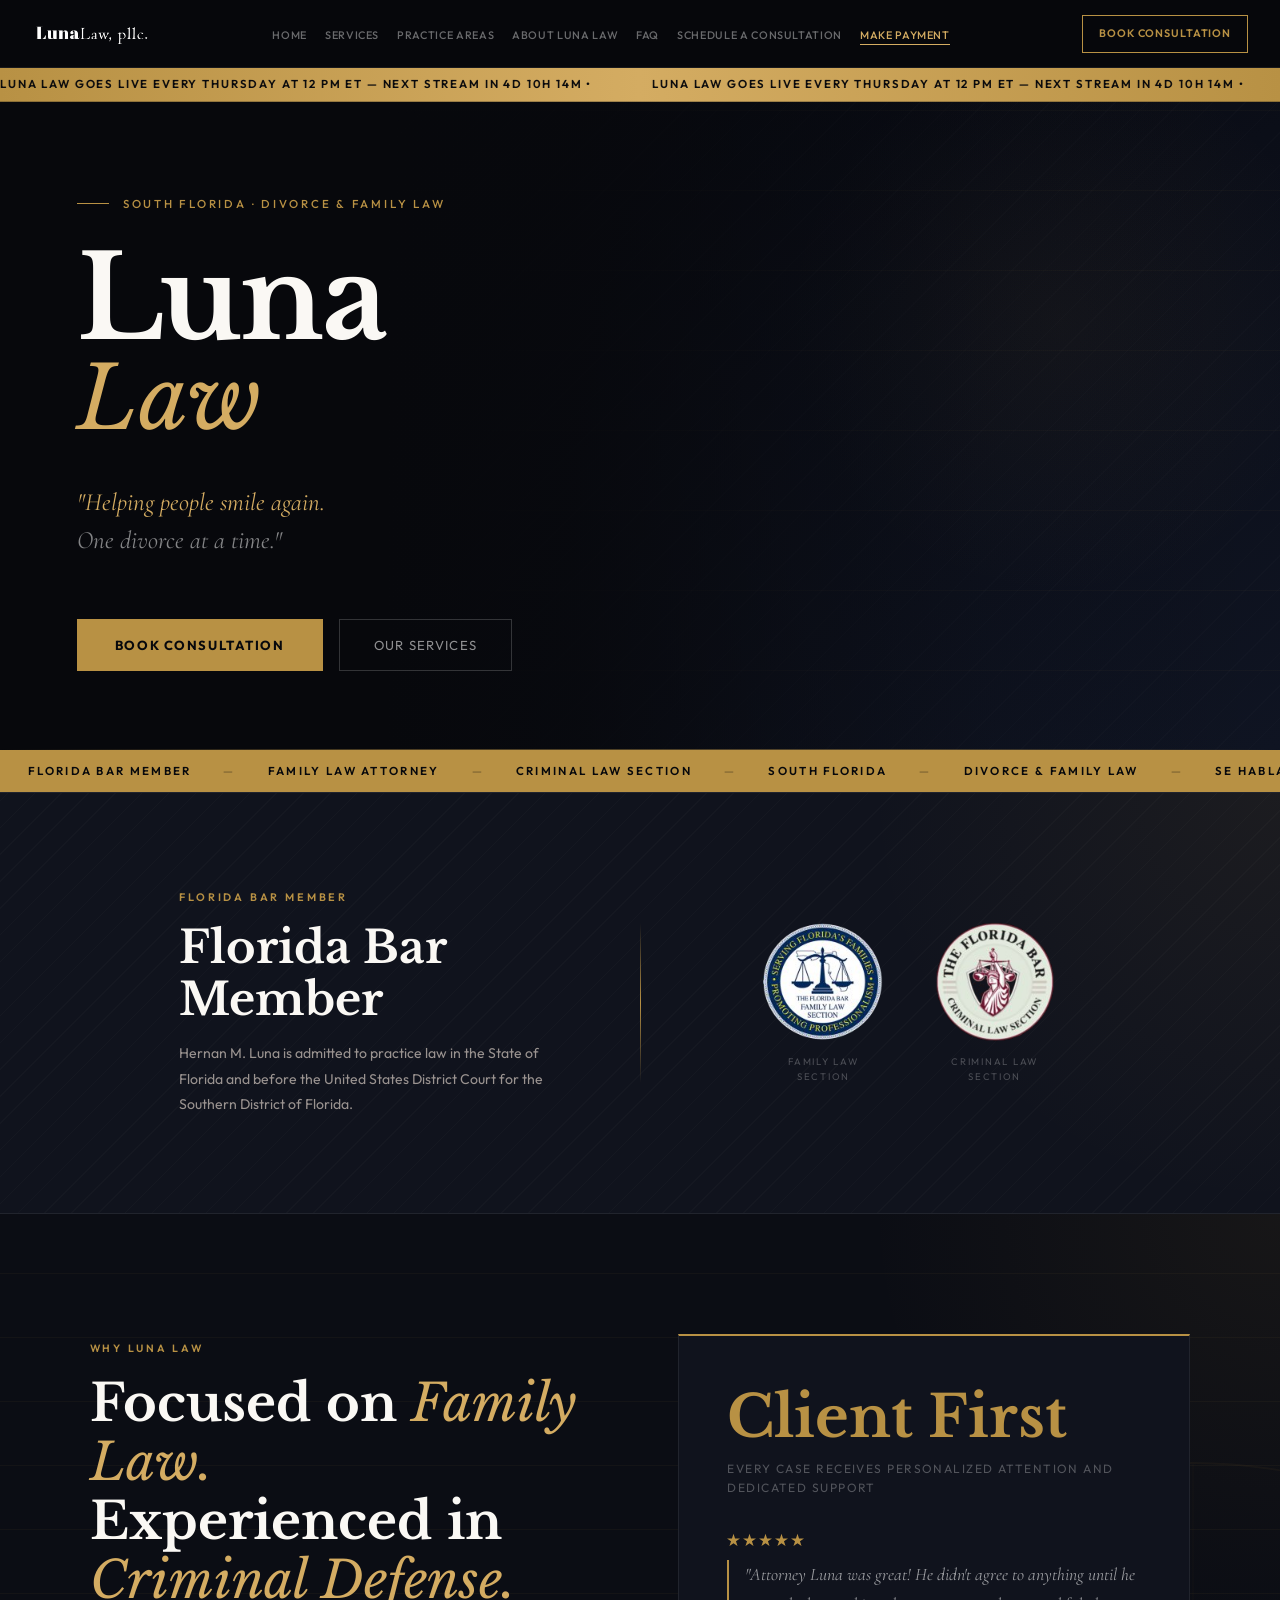
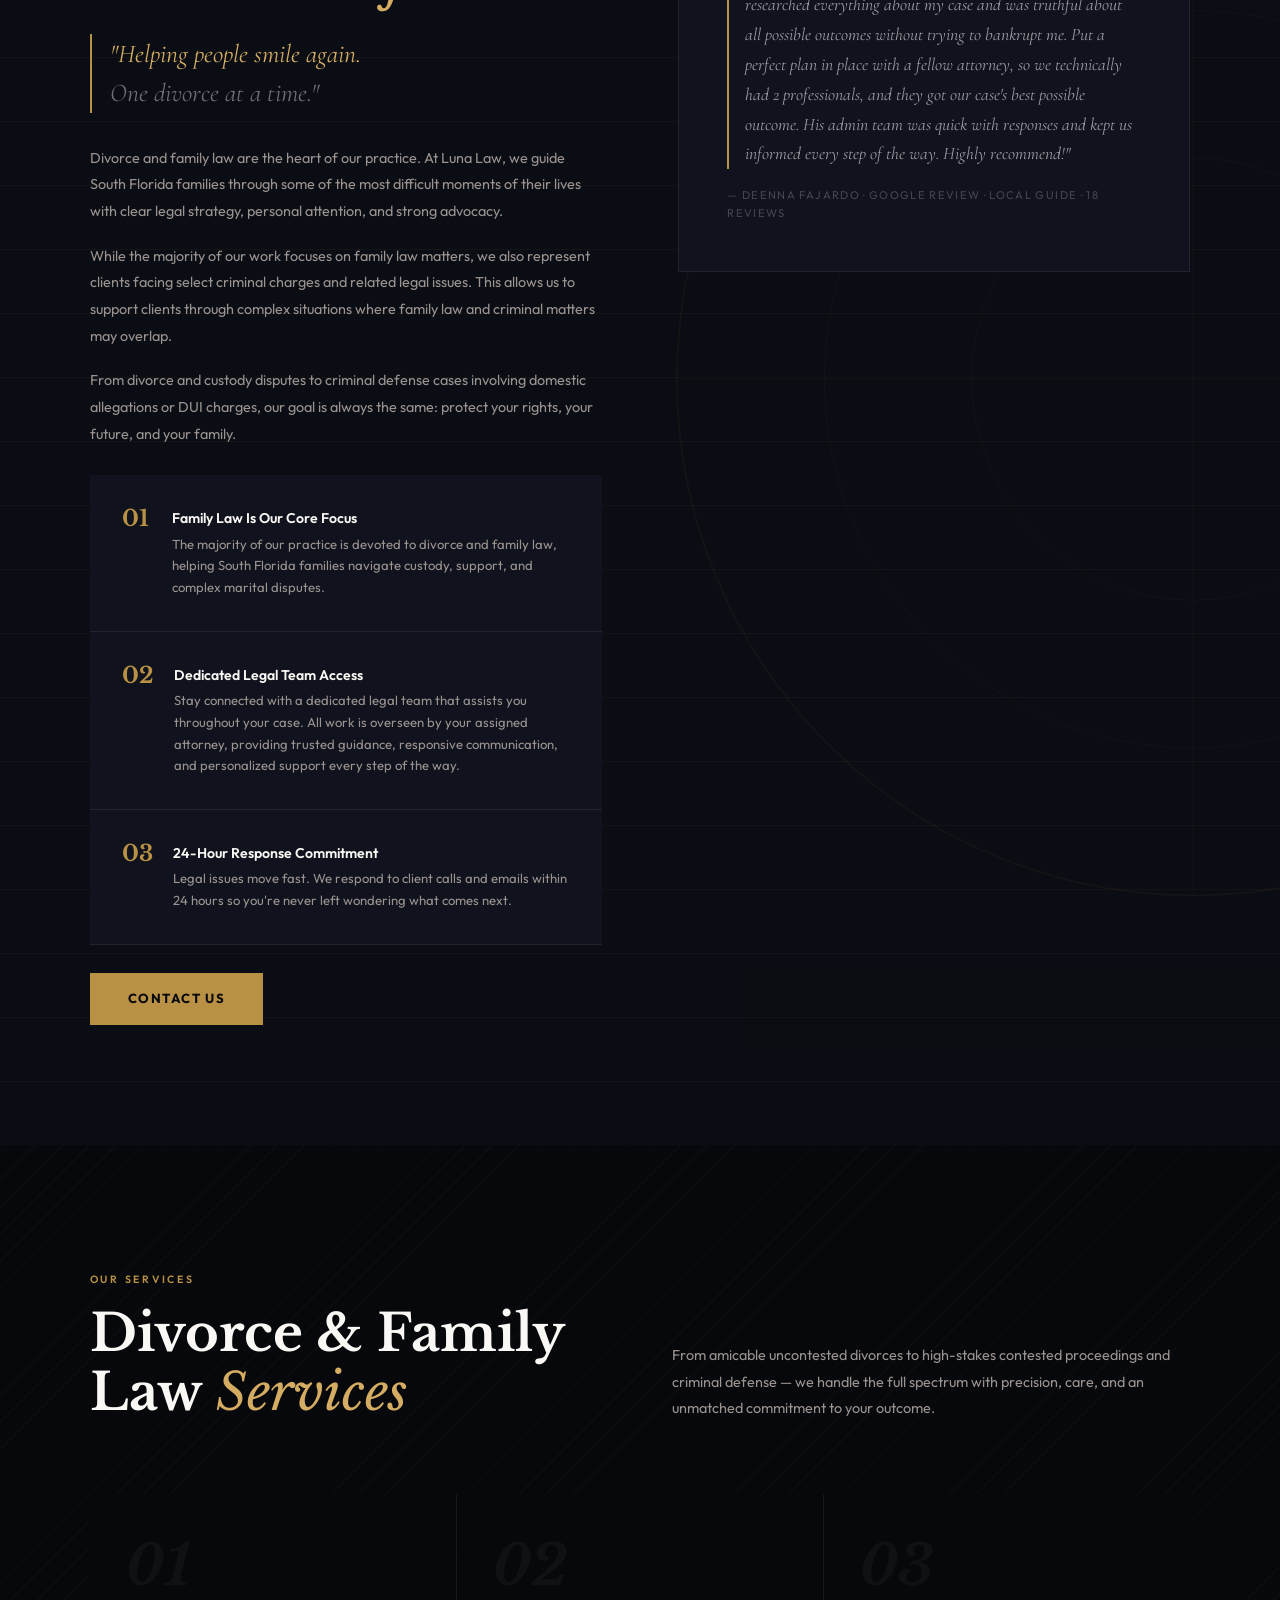
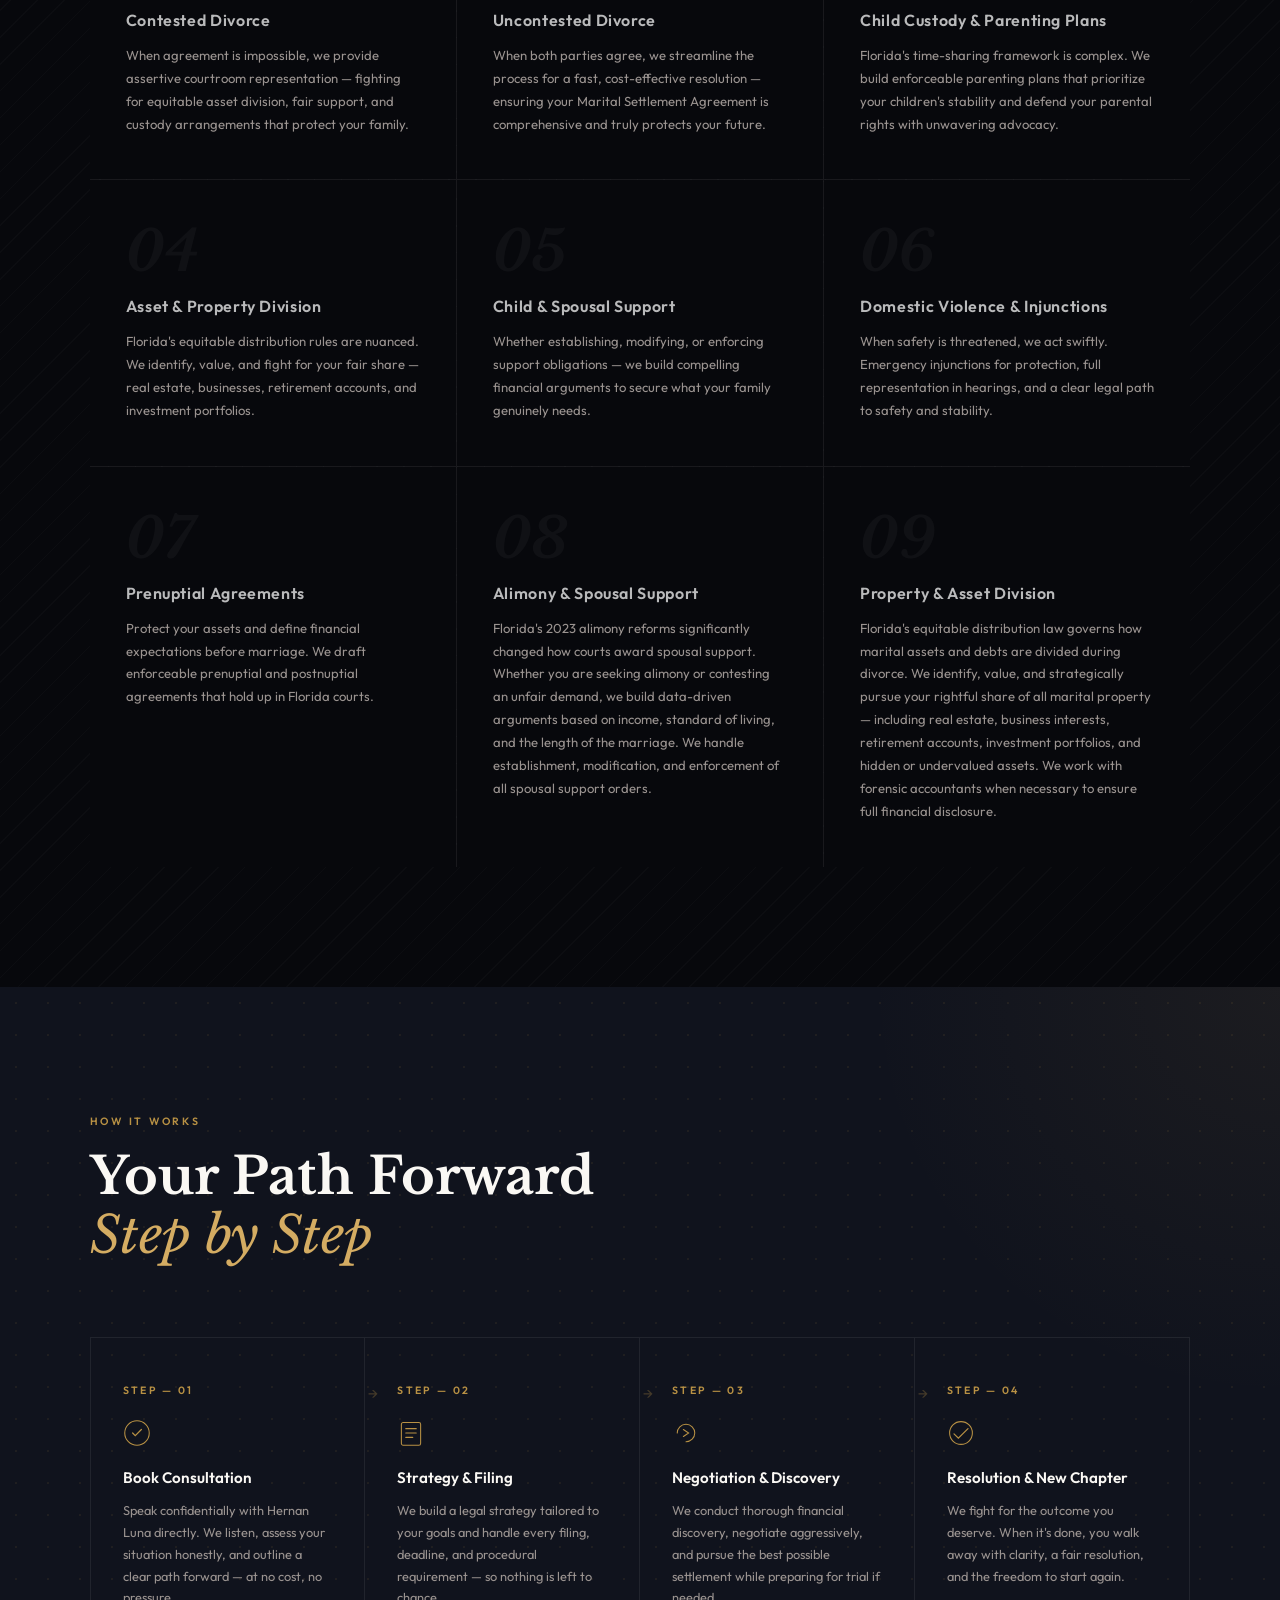
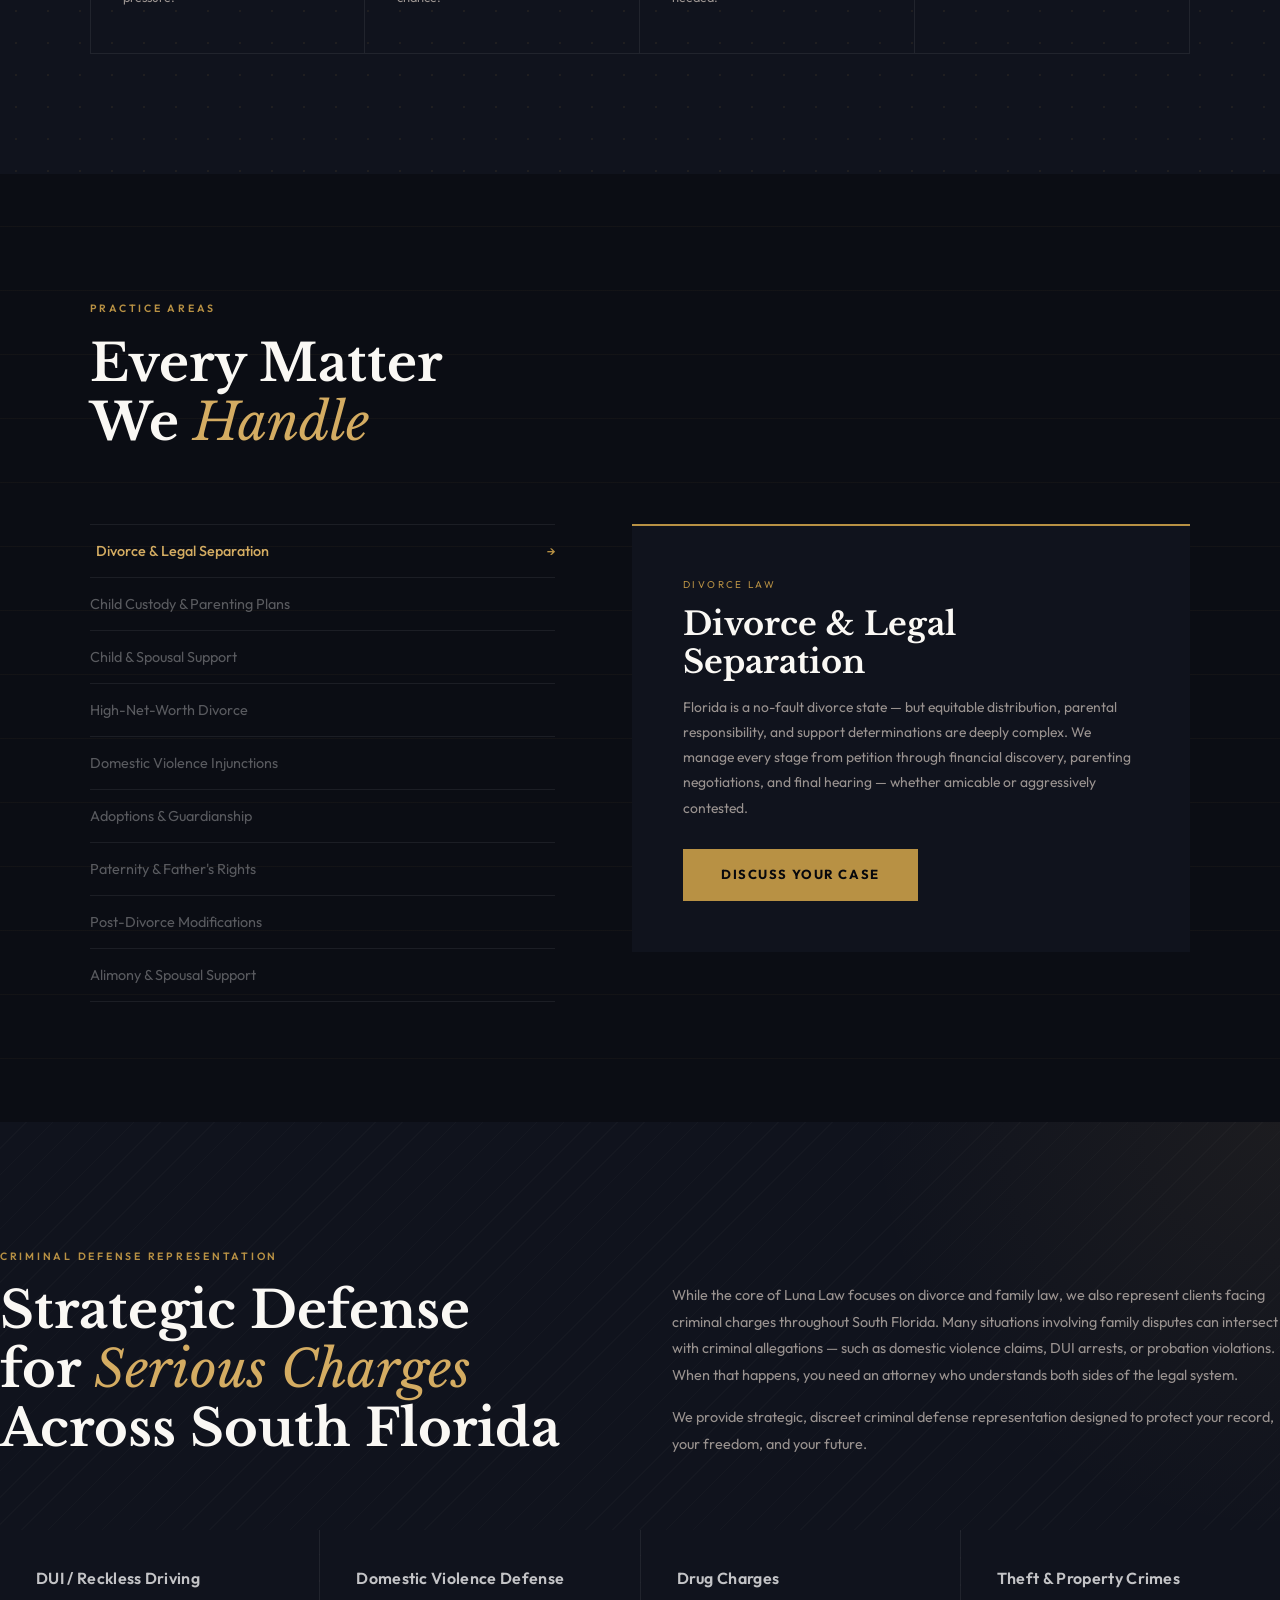
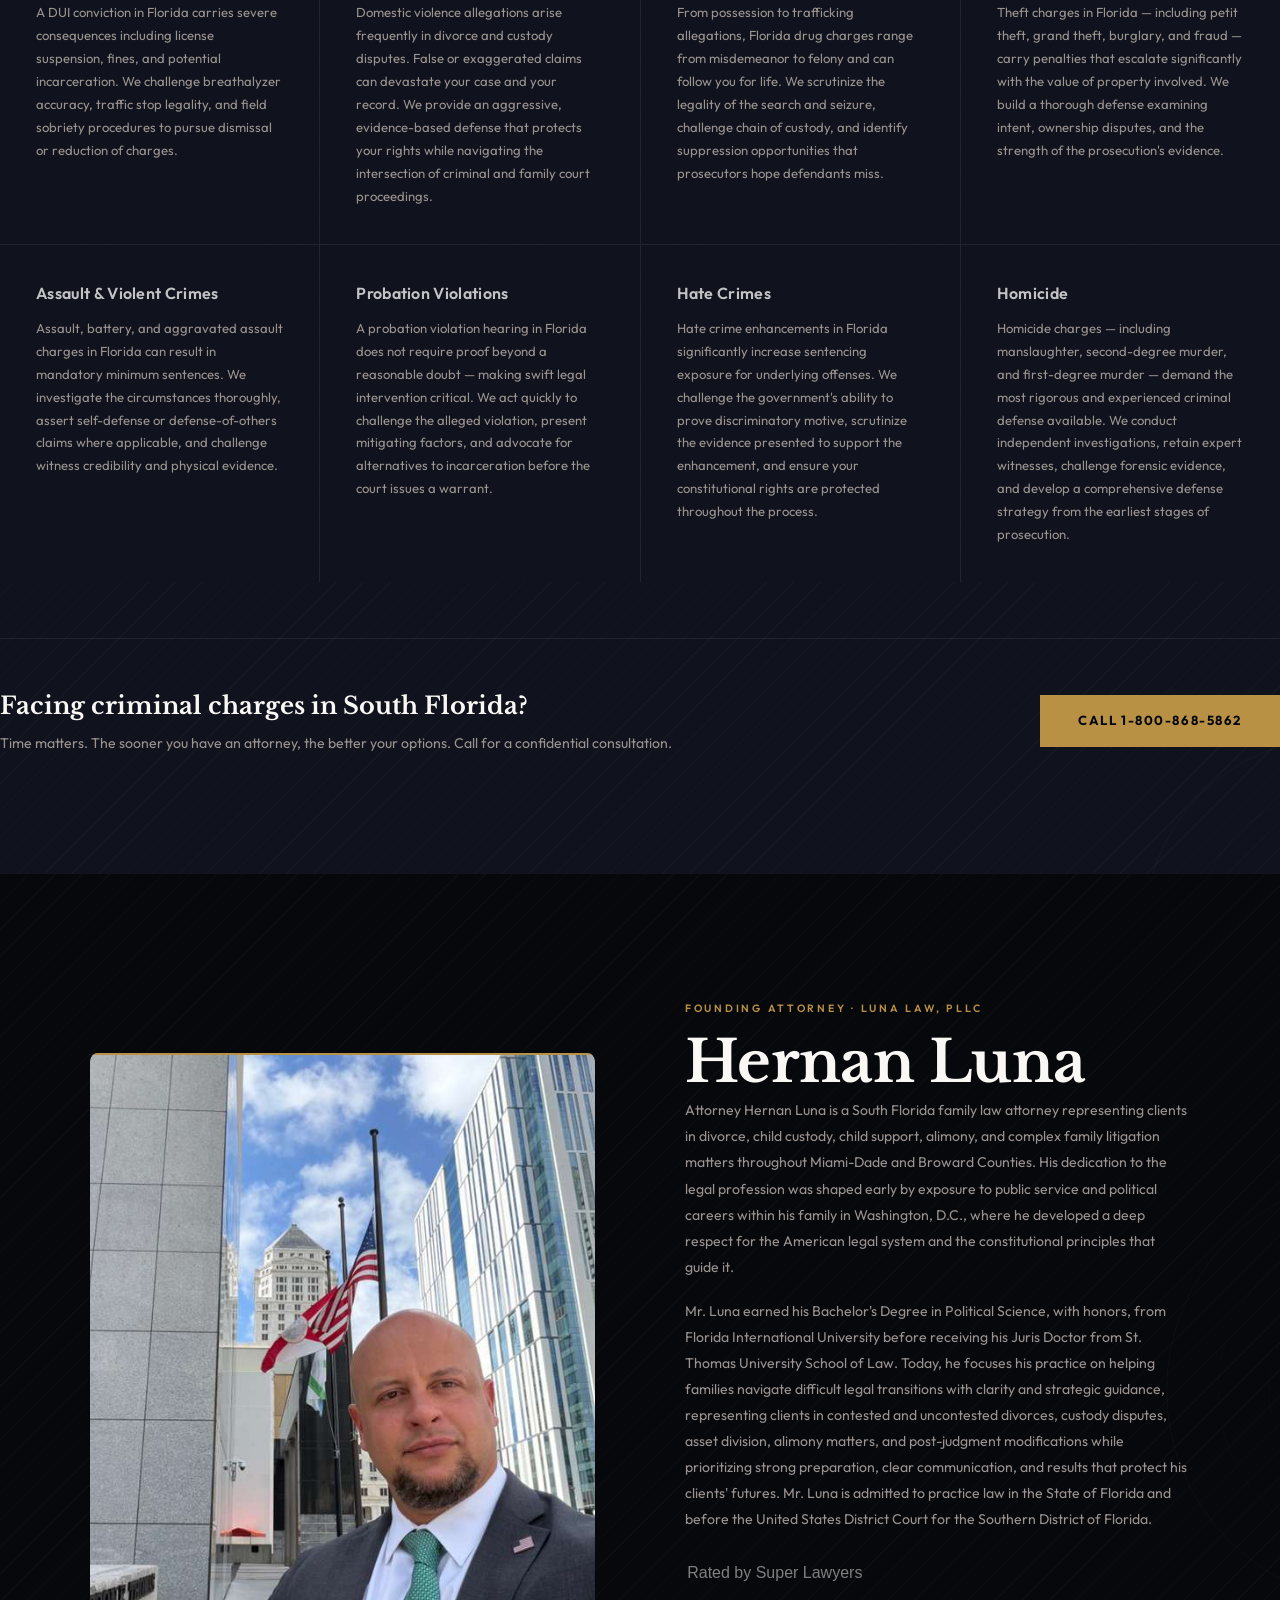
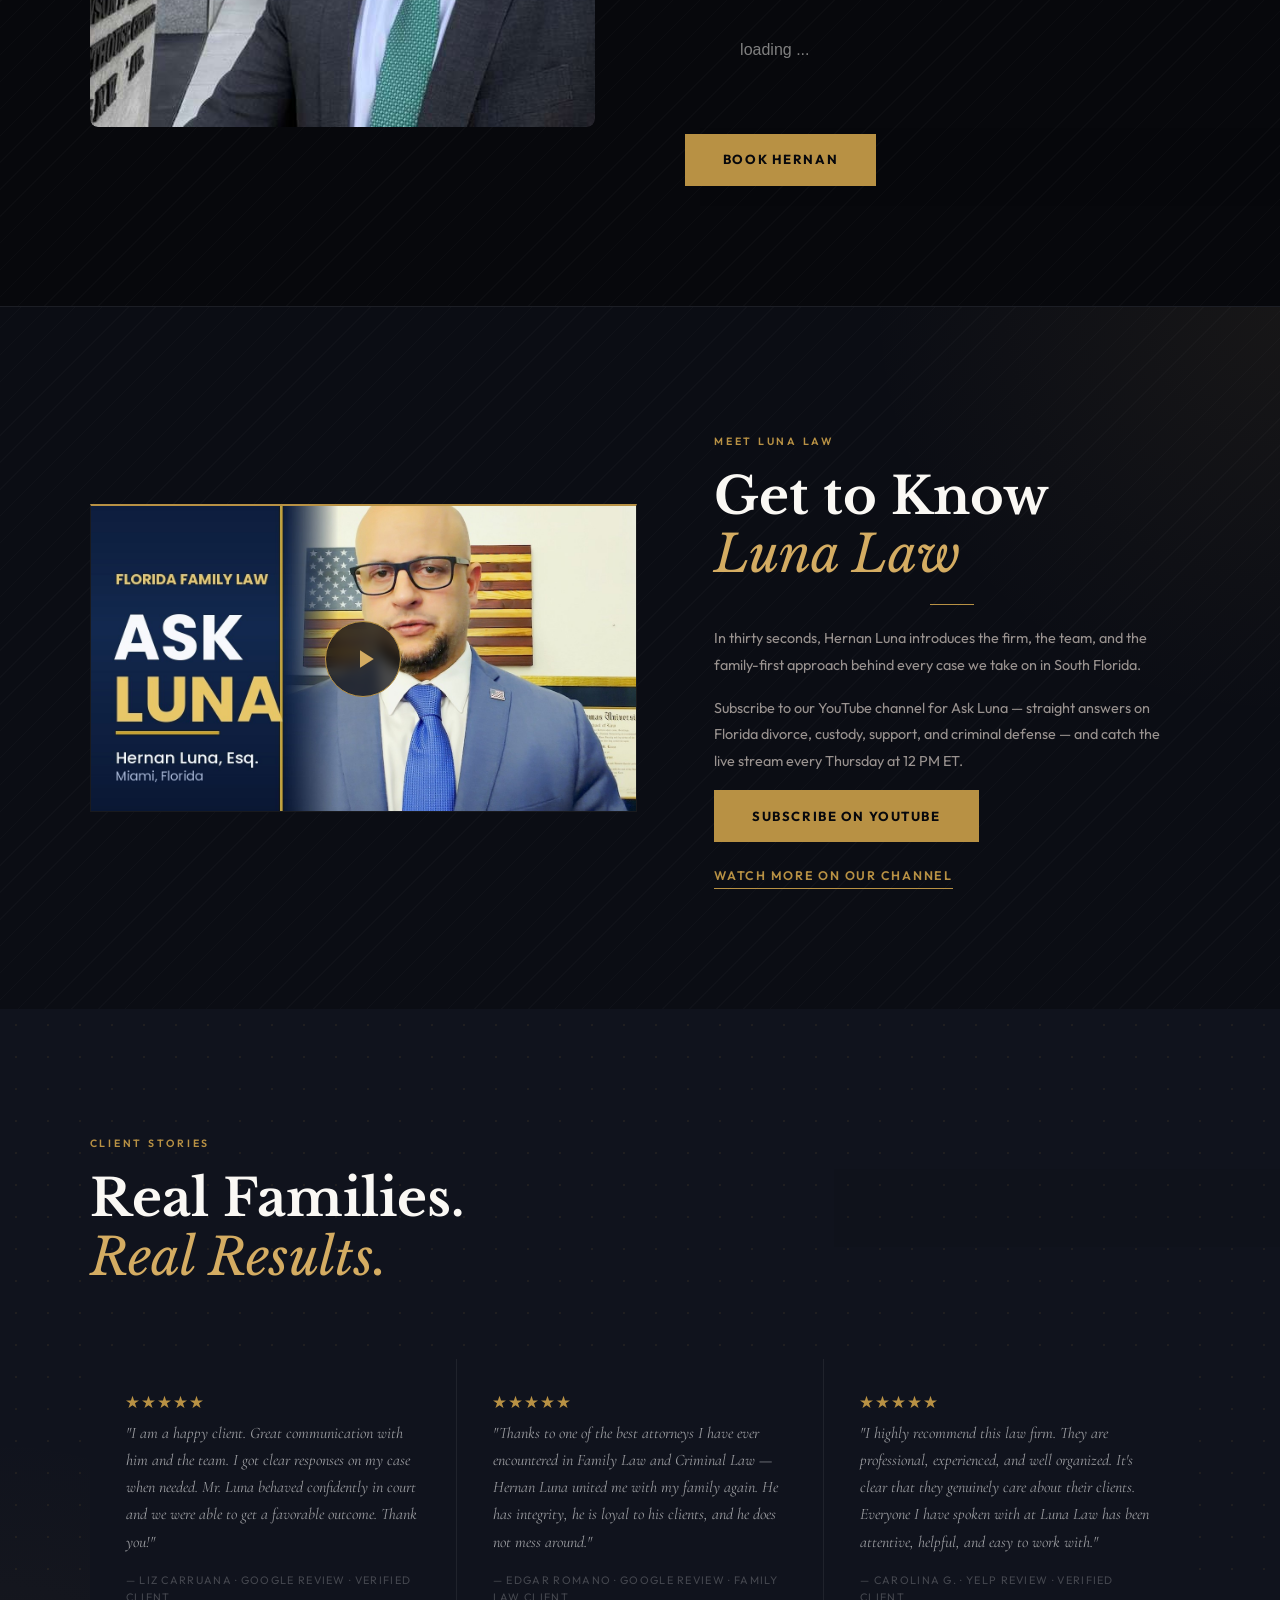
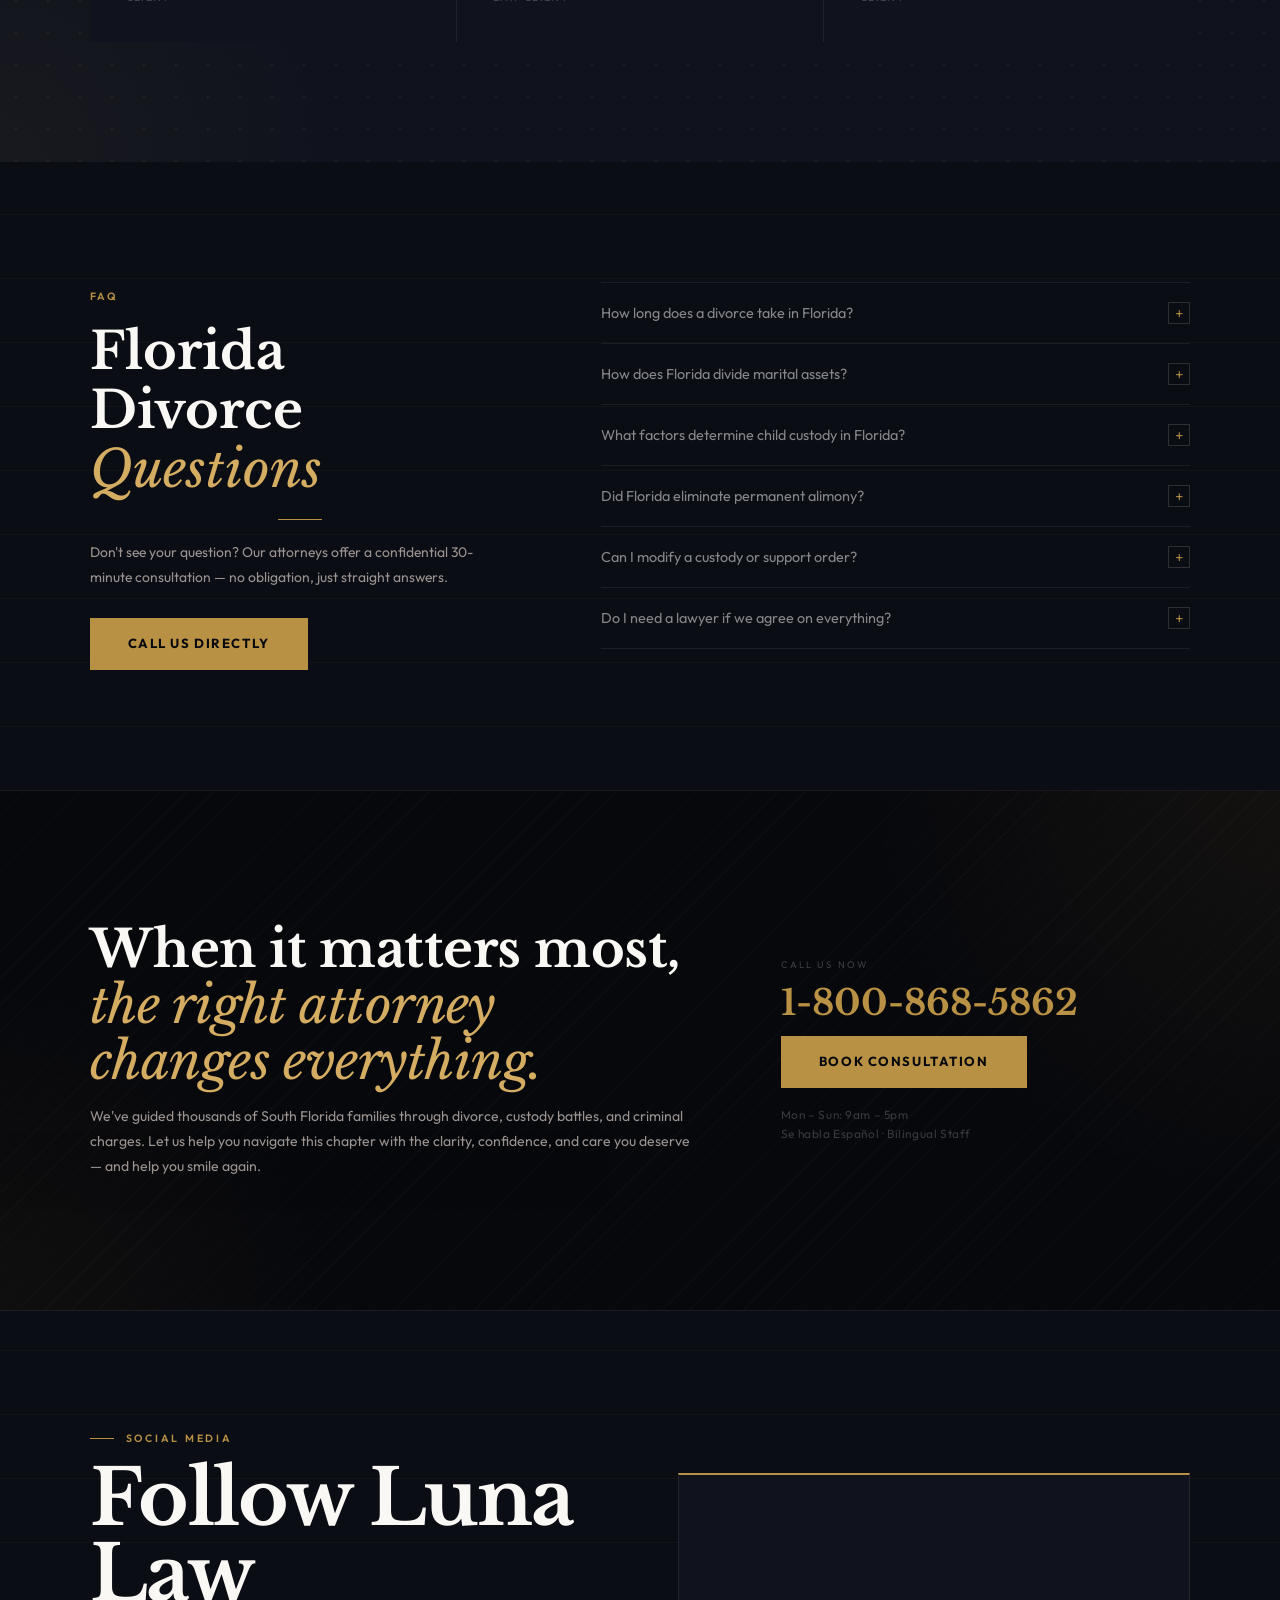
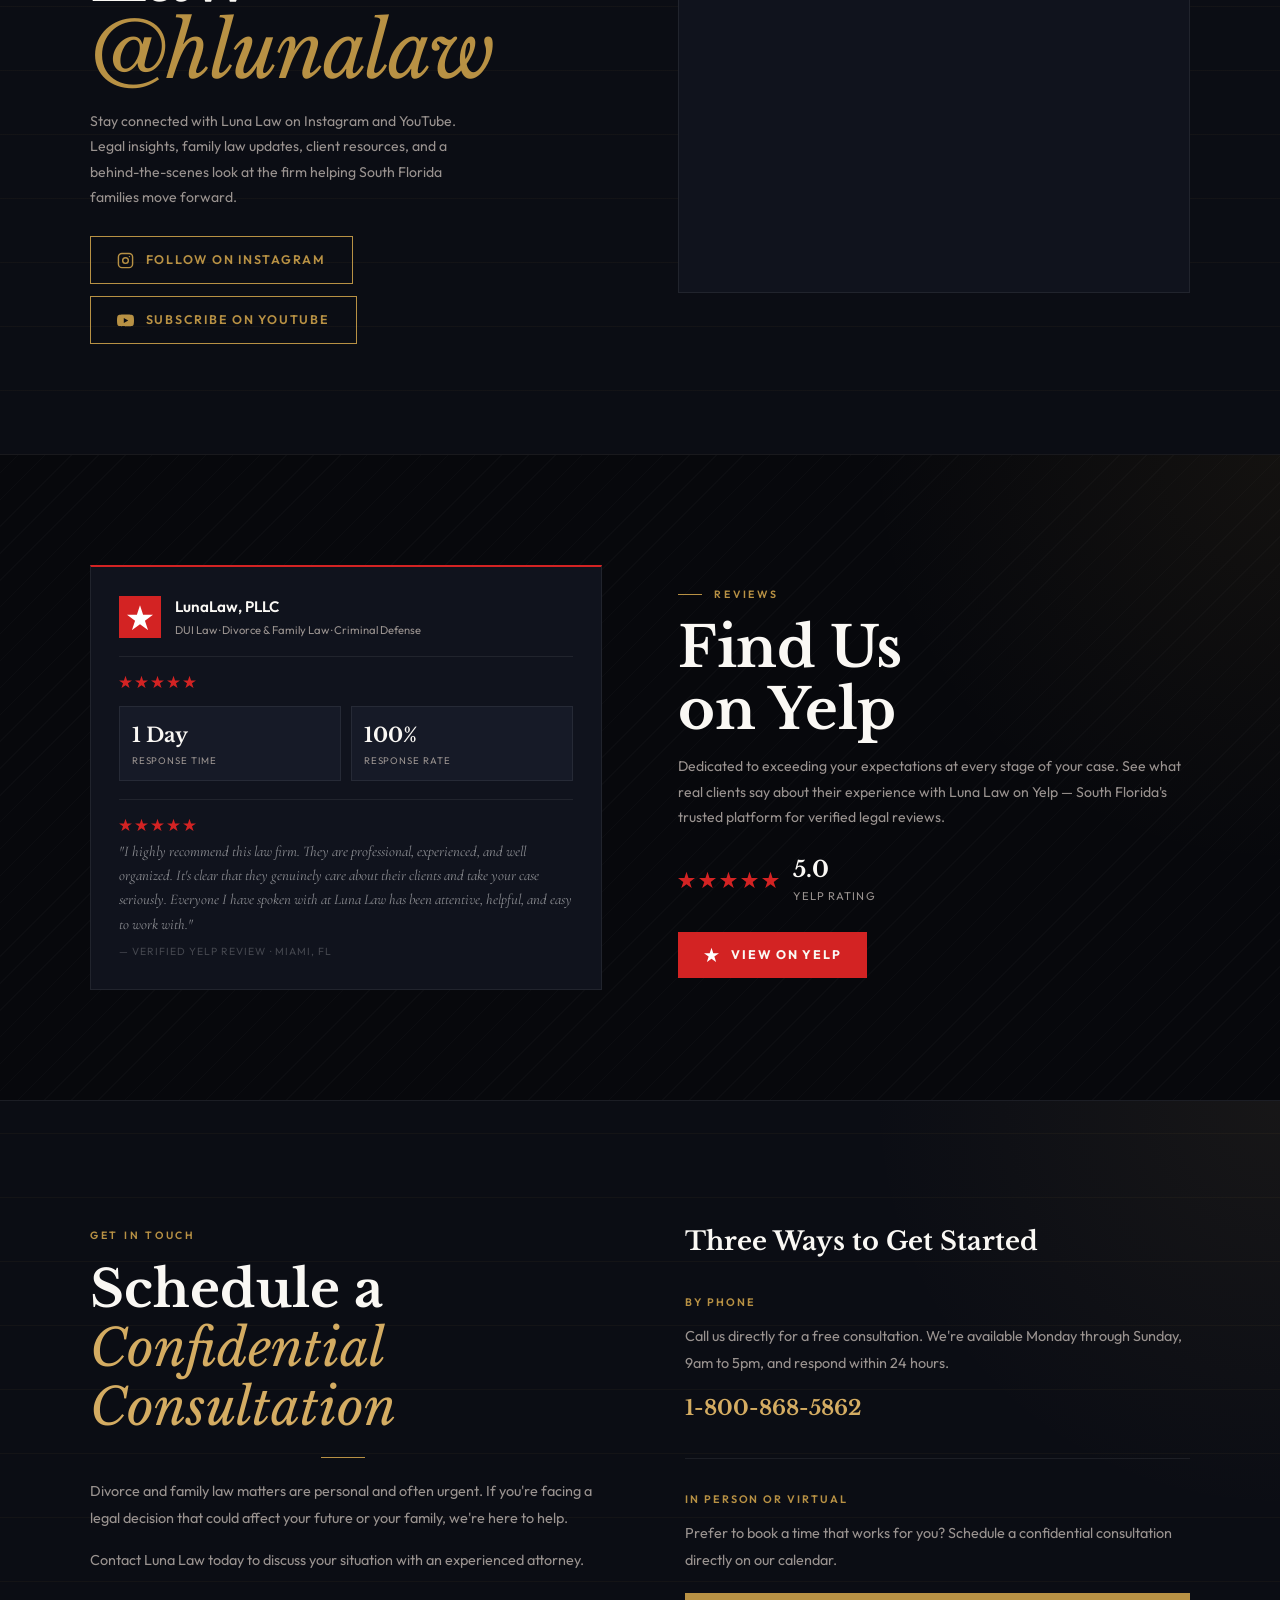
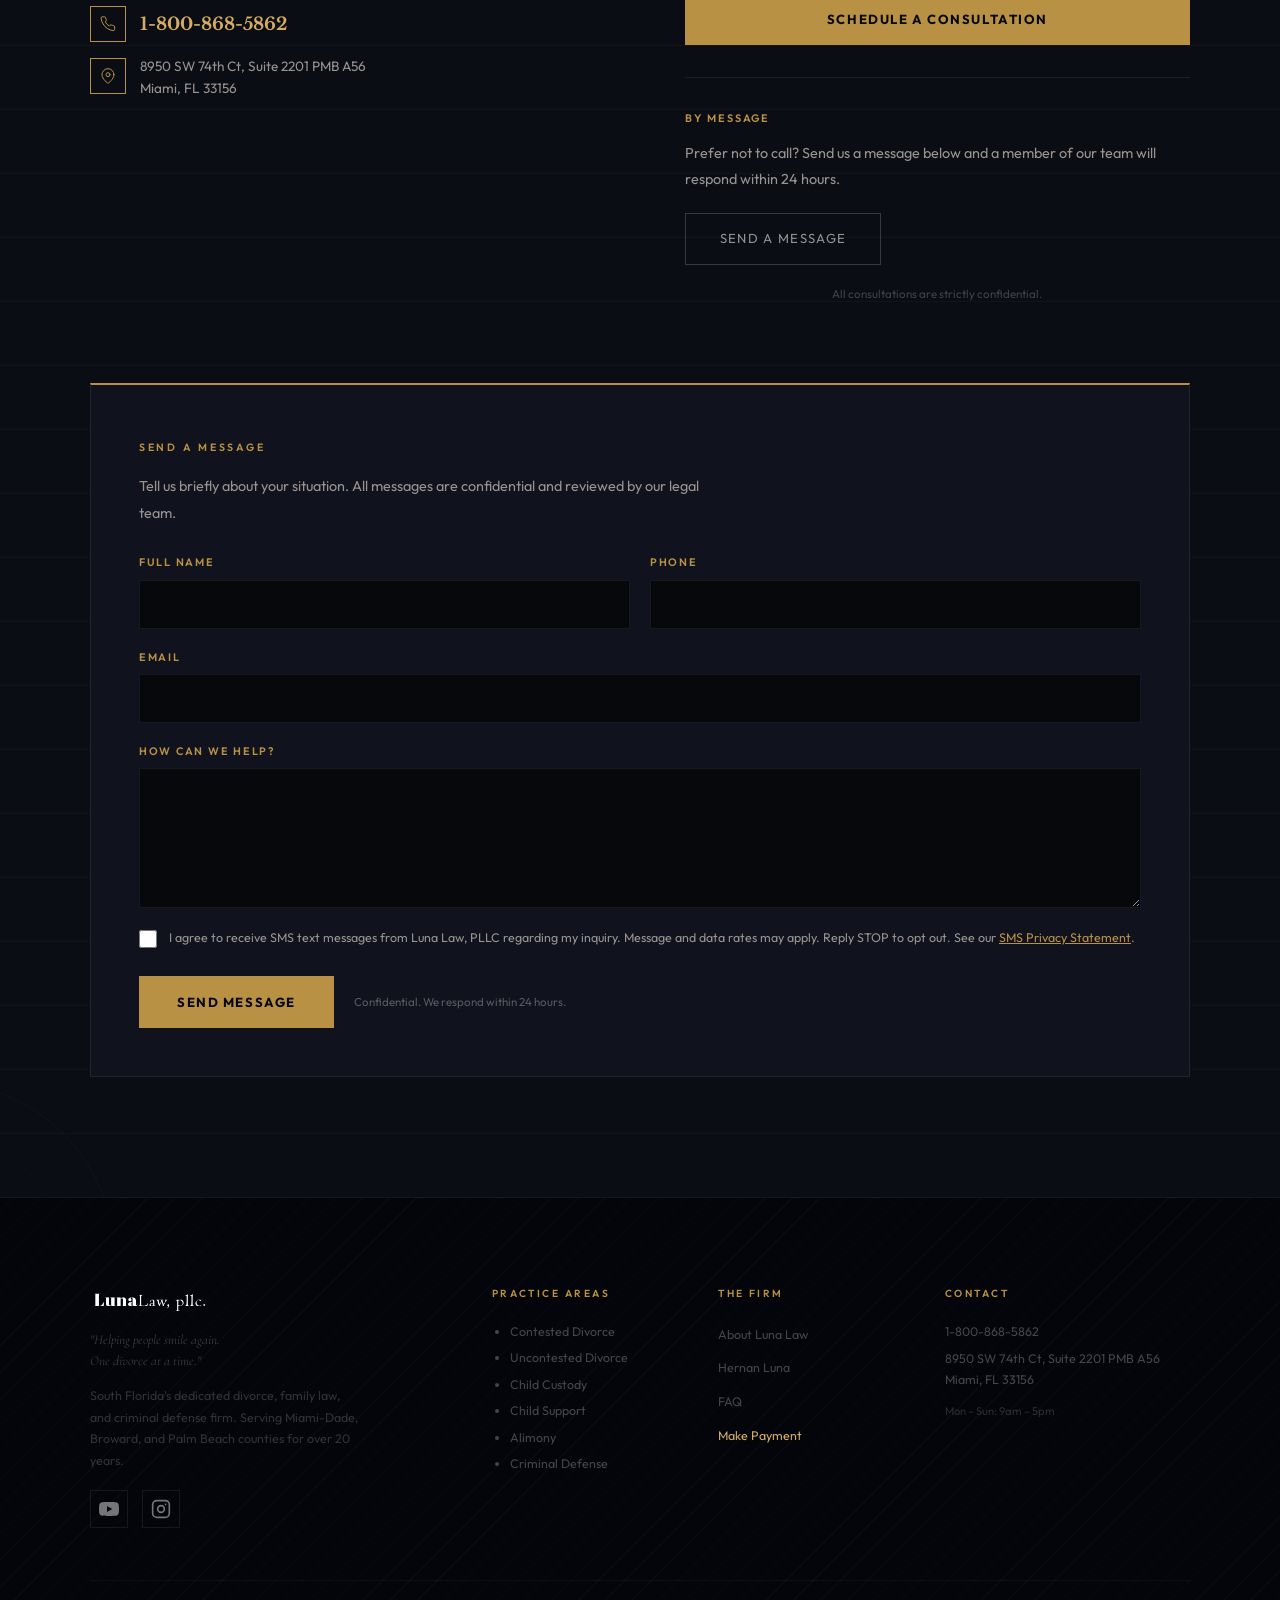
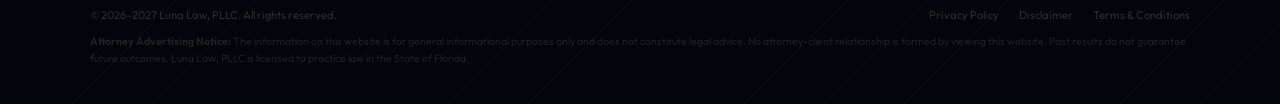
==== commit fb0670a5: "Add YouTube channel: intro video with click-to-play facade on home and about, site-wide YouTube CTAs" ====
--- a/index.html
+++ b/index.html
@@ -69,6 +69,7 @@
   "sameAs": [
     "https://www.yelp.com/biz/lunalaw-miami",
     "https://www.instagram.com/hlunalaw",
+    "https://www.youtube.com/@LunaLawMiami",
     "https://profiles.superlawyers.com/florida/miami/lawyer/hernan-luna/1121e539-f2ba-4d1b-8c7e-0c1e7f98e66c.html"
   ]
 }
@@ -407,6 +408,33 @@
   </div>
 </section>
 
+<!-- MEET LUNA LAW (VIDEO) -->
+<section class="section video-section" id="meet-luna-law" aria-labelledby="video-h">
+  <div class="tx tx-lines" aria-hidden="true"></div>
+  <div class="corner-glow" aria-hidden="true"></div>
+  <div class="section-wrap">
+    <div class="video-grid">
+      <div class="yt-lite reveal" data-video-id="h54zNLlksV0" data-video-title="Meet Luna Law — Hernan Luna introduces the firm">
+        <img src="assets/intro-video-poster.jpg" alt="Hernan Luna introduces Luna Law, PLLC — watch the 30-second firm overview" width="1280" height="720" loading="lazy" decoding="async">
+        <button type="button" class="yt-lite-play" aria-label="Play video: Meet Luna Law">
+          <svg viewBox="0 0 24 24" aria-hidden="true"><path d="M8 5v14l11-7z"/></svg>
+        </button>
+      </div>
+      <div class="reveal">
+        <div class="s-label"><span class="s-label-bar" aria-hidden="true"></span><span class="s-label-text">Meet Luna Law</span></div>
+        <h2 class="s-title" id="video-h">Get to Know<br><em>Luna Law</em></h2>
+        <div class="gold-line" aria-hidden="true"></div>
+        <p class="video-body">In thirty seconds, Hernan Luna introduces the firm, the team, and the family-first approach behind every case we take on in South Florida.</p>
+        <p class="video-body">Subscribe to our YouTube channel for Ask Luna — straight answers on Florida divorce, custody, support, and criminal defense — and catch the live stream every Thursday at 12 PM ET.</p>
+        <div class="video-actions">
+          <a href="https://www.youtube.com/@LunaLawMiami?sub_confirmation=1" onclick="gtag('event', 'youtube_click', {'event_category': 'engagement', 'event_label': 'Subscribe Button'});" target="_blank" rel="noopener noreferrer" class="btn-gold">Subscribe on YouTube</a>
+          <a href="https://www.youtube.com/@LunaLawMiami" onclick="gtag('event', 'youtube_click', {'event_category': 'engagement', 'event_label': 'Video Section'});" target="_blank" rel="noopener noreferrer" class="video-link">Watch more on our channel</a>
+        </div>
+      </div>
+    </div>
+  </div>
+</section>
+
 <!-- TESTIMONIALS -->
 <section class="section testimonials" aria-labelledby="testi-h">
   <div class="tx tx-dots" aria-hidden="true"></div>
@@ -477,9 +505,10 @@
   <div class="insta-inner">
     <div class="reveal">
       <div class="s-label"><span class="s-label-bar" aria-hidden="true"></span><span class="s-label-text">Social Media</span></div>
-      <h2 class="insta-handle" id="insta-h">Follow Us<br><span>@hlunalaw</span></h2>
-      <p class="insta-body">Stay connected with Luna Law on Instagram. Legal insights, family law updates, client resources, and a behind-the-scenes look at the firm helping South Florida families move forward.</p>
+      <h2 class="insta-handle" id="insta-h">Follow Luna Law<br><span>@hlunalaw</span></h2>
+      <p class="insta-body">Stay connected with Luna Law on Instagram and YouTube. Legal insights, family law updates, client resources, and a behind-the-scenes look at the firm helping South Florida families move forward.</p>
       <a href="https://instagram.com/hlunalaw" target="_blank" rel="noopener noreferrer" class="insta-link"><svg width="17" height="17" viewBox="0 0 24 24" fill="none" stroke="currentColor" stroke-width="2" stroke-linecap="round" stroke-linejoin="round" aria-hidden="true"><rect x="2" y="2" width="20" height="20" rx="5"/><circle cx="12" cy="12" r="4"/><line x1="17.5" y1="6.5" x2="17.51" y2="6.5"/></svg>Follow on Instagram</a>
+      <a href="https://www.youtube.com/@LunaLawMiami?sub_confirmation=1" onclick="gtag('event', 'youtube_click', {'event_category': 'engagement', 'event_label': 'Social Section'});" target="_blank" rel="noopener noreferrer" class="insta-link" style="margin-top:12px;"><svg width="17" height="17" viewBox="0 0 24 24" fill="currentColor" aria-hidden="true"><path d="M23.5 6.2a3 3 0 0 0-2.1-2.1C19.5 3.6 12 3.6 12 3.6s-7.5 0-9.4.5A3 3 0 0 0 .5 6.2 31 31 0 0 0 0 12a31 31 0 0 0 .5 5.8 3 3 0 0 0 2.1 2.1c1.9.5 9.4.5 9.4.5s7.5 0 9.4-.5a3 3 0 0 0 2.1-2.1A31 31 0 0 0 24 12a31 31 0 0 0-.5-5.8zM9.6 15.6V8.4l6.3 3.6-6.3 3.6z"/></svg>Subscribe on YouTube</a>
     </div>
     <div class="insta-feed reveal" id="insta-feed">
       <div class="elfsight-app-d1e60766-d52d-42a1-954a-1126a149d175" data-elfsight-app-lazy></div>
@@ -609,7 +638,11 @@
   <img class="footer-sig" src="assets/sig.png" alt="" role="presentation" width="300" height="78" loading="lazy" decoding="async">
   <div class="section-wrap" style="padding:0 clamp(28px,7vw,90px);">
   <div class="footer-grid">
-    <div><div class="footer-logo"><img src="assets/logo.png" alt="Luna Law, PLLC" width="220" height="55" loading="lazy" decoding="async"></div><p class="footer-tagline">"Helping people smile again.<br>One divorce at a time."</p><p class="footer-desc">South Florida's dedicated divorce, family law, and criminal defense firm. Serving Miami-Dade, Broward, and Palm Beach counties for over 20 years.</p></div>
+    <div><div class="footer-logo"><img src="assets/logo.png" alt="Luna Law, PLLC" width="220" height="55" loading="lazy" decoding="async"></div><p class="footer-tagline">"Helping people smile again.<br>One divorce at a time."</p><p class="footer-desc">South Florida's dedicated divorce, family law, and criminal defense firm. Serving Miami-Dade, Broward, and Palm Beach counties for over 20 years.</p>
+    <div class="footer-social" aria-label="Social media">
+      <a href="https://www.youtube.com/@LunaLawMiami" onclick="gtag('event', 'youtube_click', {'event_category': 'engagement', 'event_label': 'Footer Icon'});" target="_blank" rel="noopener noreferrer" aria-label="Luna Law on YouTube"><svg width="20" height="20" viewBox="0 0 24 24" fill="currentColor" aria-hidden="true"><path d="M23.5 6.2a3 3 0 0 0-2.1-2.1C19.5 3.6 12 3.6 12 3.6s-7.5 0-9.4.5A3 3 0 0 0 .5 6.2 31 31 0 0 0 0 12a31 31 0 0 0 .5 5.8 3 3 0 0 0 2.1 2.1c1.9.5 9.4.5 9.4.5s7.5 0 9.4-.5a3 3 0 0 0 2.1-2.1A31 31 0 0 0 24 12a31 31 0 0 0-.5-5.8zM9.6 15.6V8.4l6.3 3.6-6.3 3.6z"/></svg></a>
+      <a href="https://instagram.com/hlunalaw" onclick="gtag('event', 'instagram_click', {'event_category': 'engagement', 'event_label': 'Footer Icon'});" target="_blank" rel="noopener noreferrer" aria-label="Luna Law on Instagram"><svg width="20" height="20" viewBox="0 0 24 24" fill="none" stroke="currentColor" stroke-width="2" stroke-linecap="round" stroke-linejoin="round" aria-hidden="true"><rect x="2" y="2" width="20" height="20" rx="5"/><circle cx="12" cy="12" r="4"/><line x1="17.5" y1="6.5" x2="17.51" y2="6.5"/></svg></a>
+    </div></div>
     <nav aria-label="Practice areas"><div class="footer-head">Practice Areas</div><ul class="footer-links-plain"><li>Contested Divorce</li><li>Uncontested Divorce</li><li>Child Custody</li><li>Child Support</li><li>Alimony</li><li>Criminal Defense</li></ul></nav>
     <nav aria-label="Firm links"><div class="footer-head">The Firm</div><ul class="footer-links"><li><a href="about.html">About Luna Law</a></li><li><a href="index.html#attorney">Hernan Luna</a></li><li><a href="faq.html">FAQ</a></li><li><a href="https://secure.lawpay.com/pages/luna/operating" onclick="gtag('event', 'make_payment_click', {'event_category': 'engagement', 'event_label': 'LawPay Payment'});" target="_blank" rel="noopener noreferrer" style="color:var(--gold-lt)">Make Payment</a></li></ul></nav>
     <div class="footer-contact"><div class="footer-head">Contact</div><p><a href="tel:+18008685862" onclick="gtag('event', 'phone_call_click', {'event_category': 'engagement', 'event_label': 'Phone Call'});">1-800-868-5862</a></p><p>8950 SW 74th Ct, Suite 2201 PMB A56<br>Miami, FL 33156</p><p style="margin-top:12px;font-size:.7rem;color:rgba(255,255,255,.16)">Mon – Sun: 9am – 5pm</p></div>
--- a/css/styles.css
+++ b/css/styles.css
@@ -1021,3 +1021,22 @@
 @media (min-width:861px) and (max-width:1100px){
   .nav-links .nav-schedule{display:none} /* Book Consultation CTA goes to the same Calendly page */
 }
+
+/* ===== VIDEO + SOCIAL ===== */
+.yt-lite{position:relative;width:100%;aspect-ratio:16/9;background:var(--void);border:1px solid var(--rim);border-top:2px solid var(--gold);overflow:hidden;cursor:pointer}
+.yt-lite img{width:100%;height:100%;object-fit:cover;display:block;transition:transform .5s ease,opacity .3s}
+.yt-lite:hover img{transform:scale(1.03)}
+.yt-lite-play{position:absolute;inset:0;margin:auto;width:76px;height:76px;border-radius:50%;border:1px solid var(--gold);background:rgba(7,8,12,.72);color:var(--gold-lt);display:flex;align-items:center;justify-content:center;cursor:pointer;transition:background .22s,transform .22s;backdrop-filter:blur(6px)}
+.yt-lite-play svg{width:30px;height:30px;fill:currentColor;margin-left:4px}
+.yt-lite:hover .yt-lite-play{background:var(--gold);color:var(--void);transform:scale(1.06)}
+.yt-lite iframe{position:absolute;inset:0;width:100%;height:100%;border:0}
+.video-section{background:var(--deep);border-top:1px solid var(--rim)}
+.video-grid{display:grid;grid-template-columns:1.15fr 1fr;gap:clamp(40px,6vw,80px);align-items:center}
+.video-body{font-size:.9rem;line-height:1.85;color:var(--muted);margin-bottom:16px;max-width:460px}
+.video-actions{display:flex;align-items:center;gap:24px;flex-wrap:wrap;margin-top:12px}
+.video-link{font-family:'Outfit',sans-serif;font-size:.78rem;font-weight:600;letter-spacing:.14em;text-transform:uppercase;color:var(--gold);border-bottom:1px solid var(--gold);padding-bottom:2px}
+.about-video{margin-bottom:clamp(40px,5vw,64px)}
+.footer-social{display:flex;gap:14px;margin-top:18px}
+.footer-social a{width:38px;height:38px;border:1px solid var(--rim);display:flex;align-items:center;justify-content:center;color:rgba(255,255,255,.45);transition:color .2s,border-color .2s}
+.footer-social a:hover{color:var(--gold-lt);border-color:var(--gold)}
+@media (max-width:860px){.video-grid{grid-template-columns:1fr}.yt-lite-play{width:60px;height:60px}.yt-lite-play svg{width:24px;height:24px}}
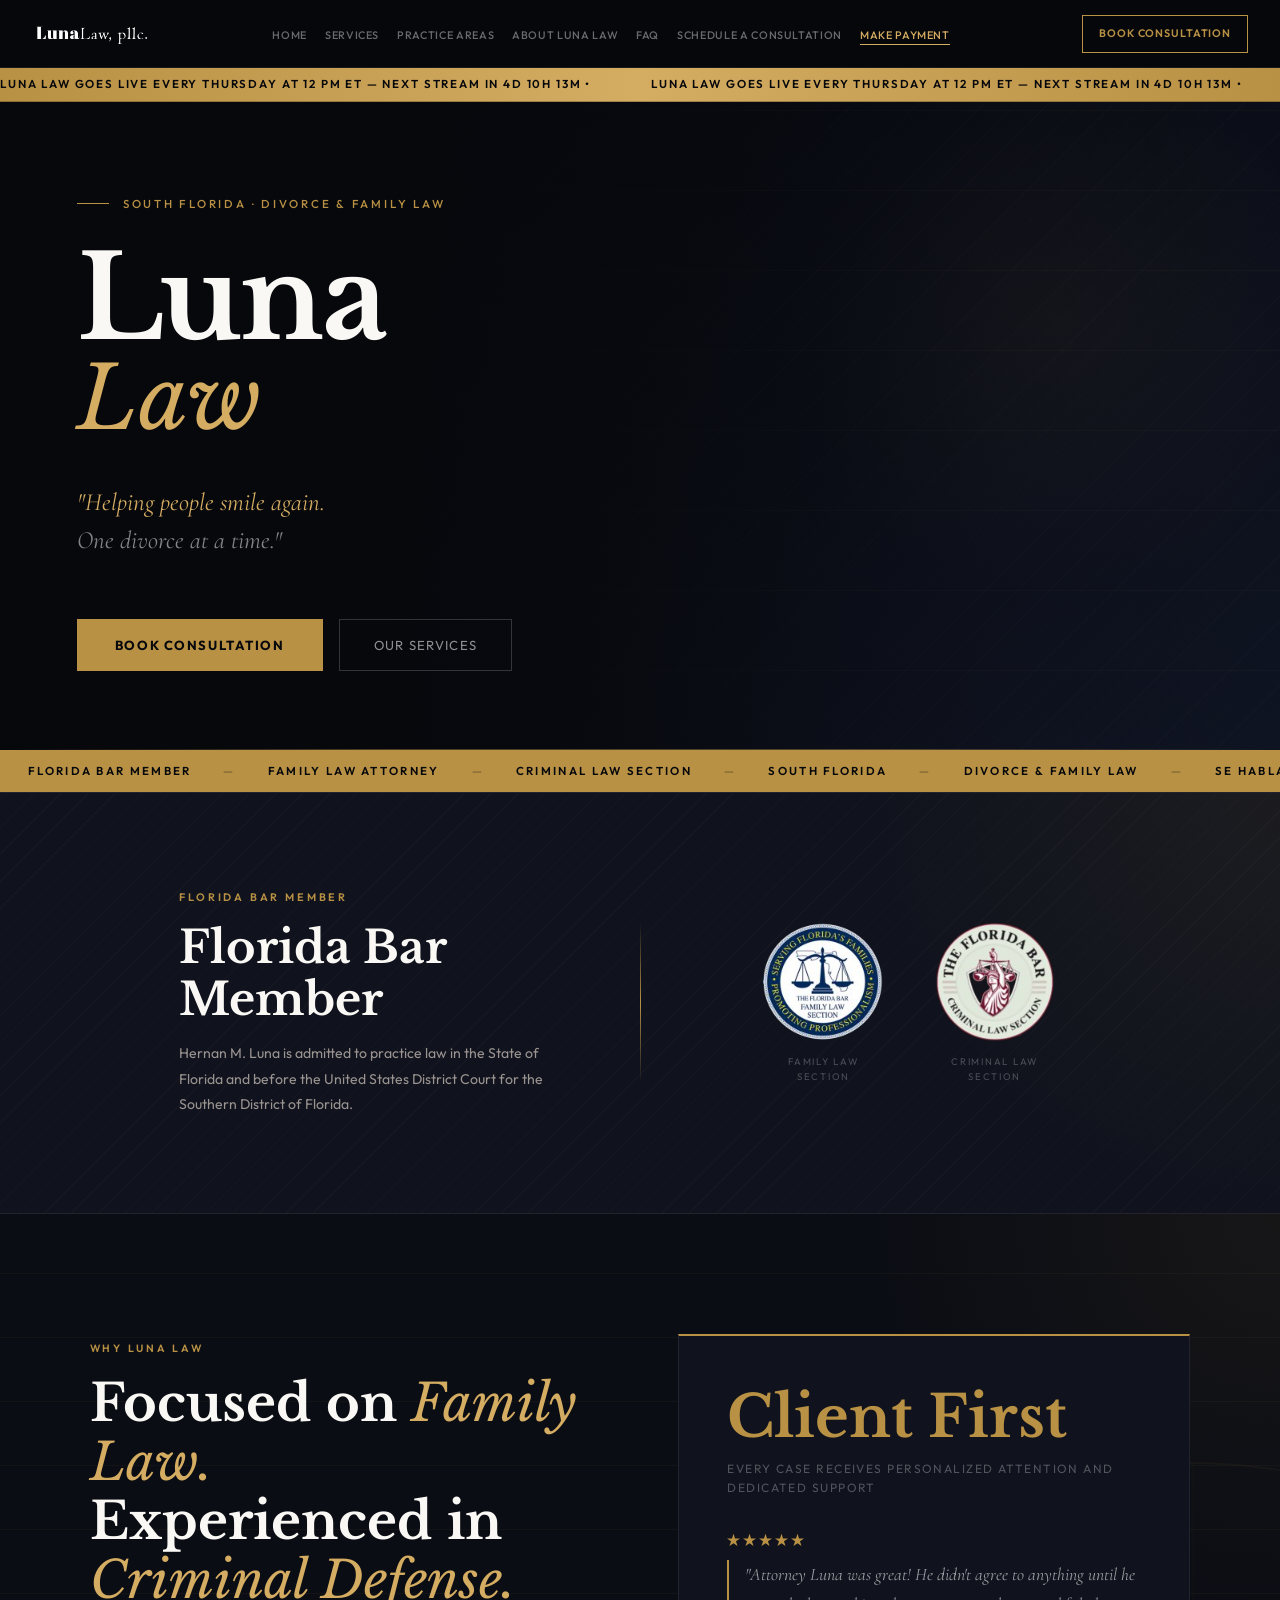
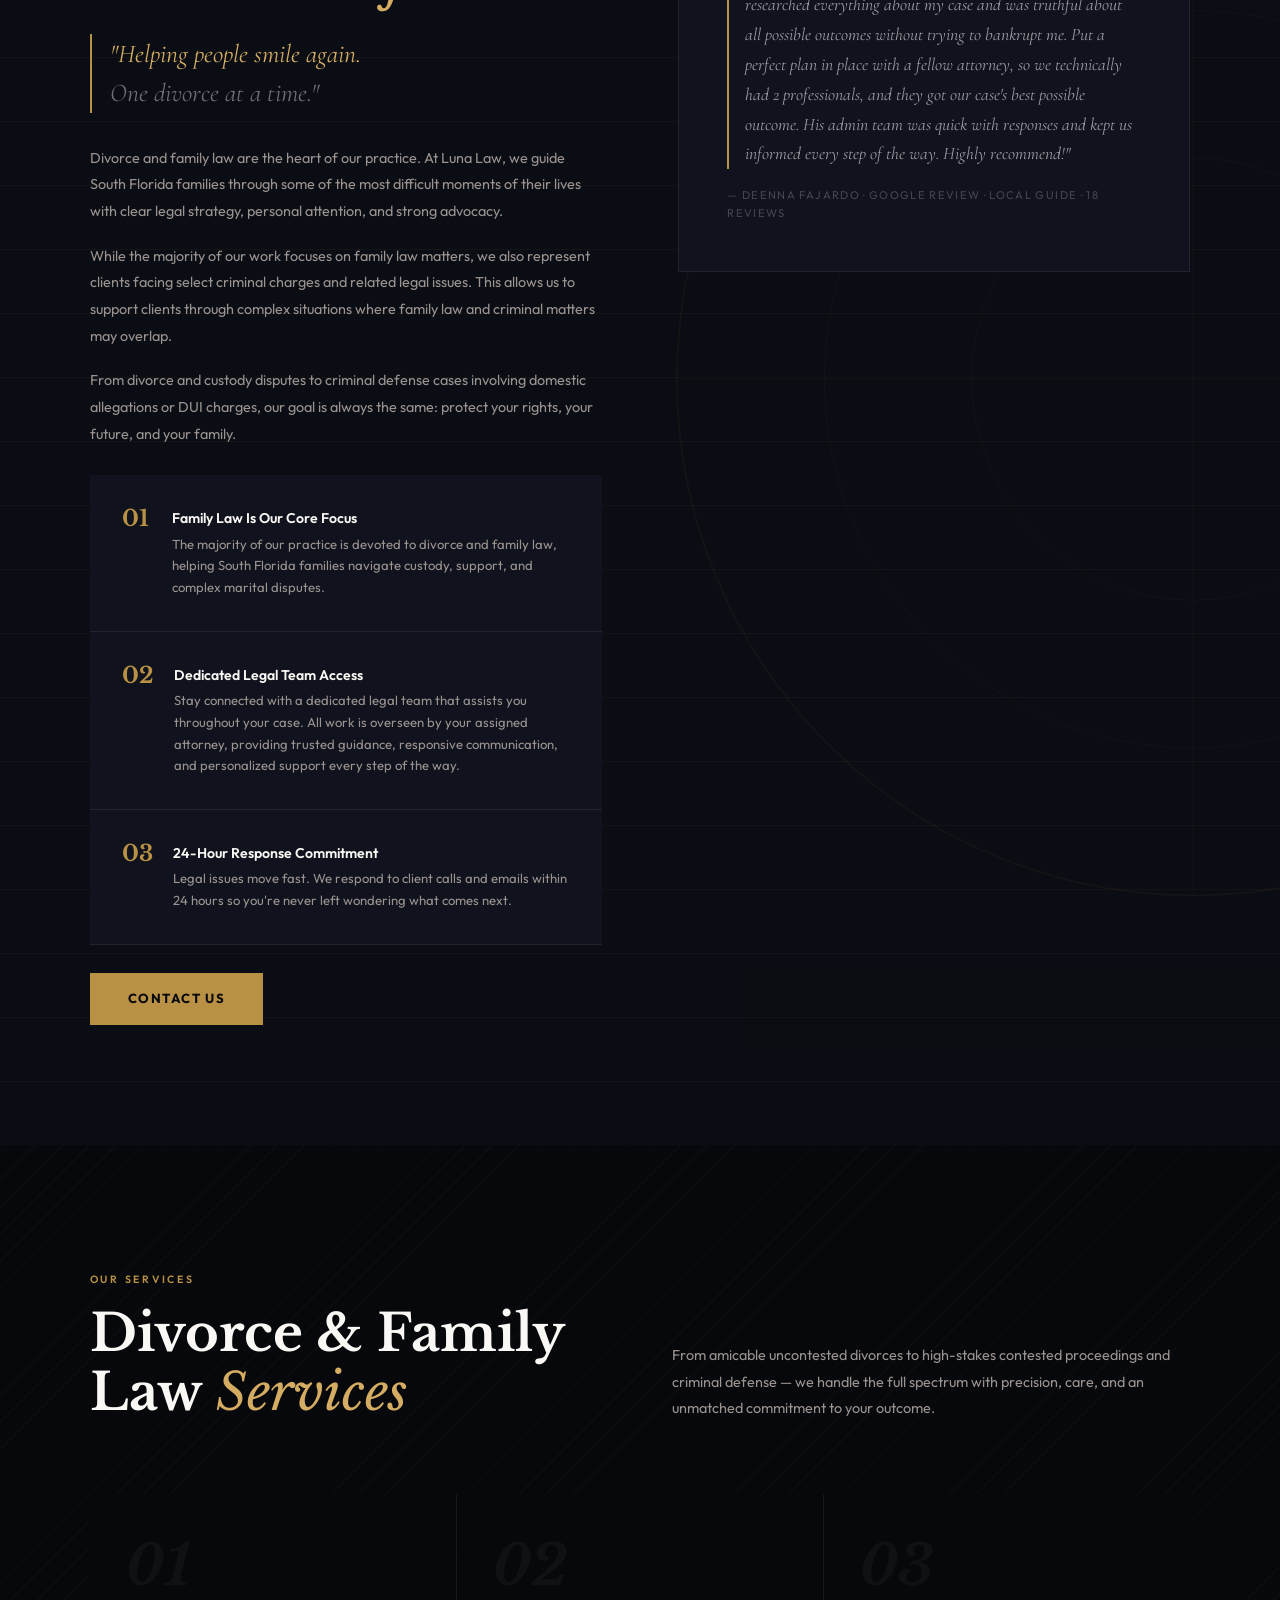
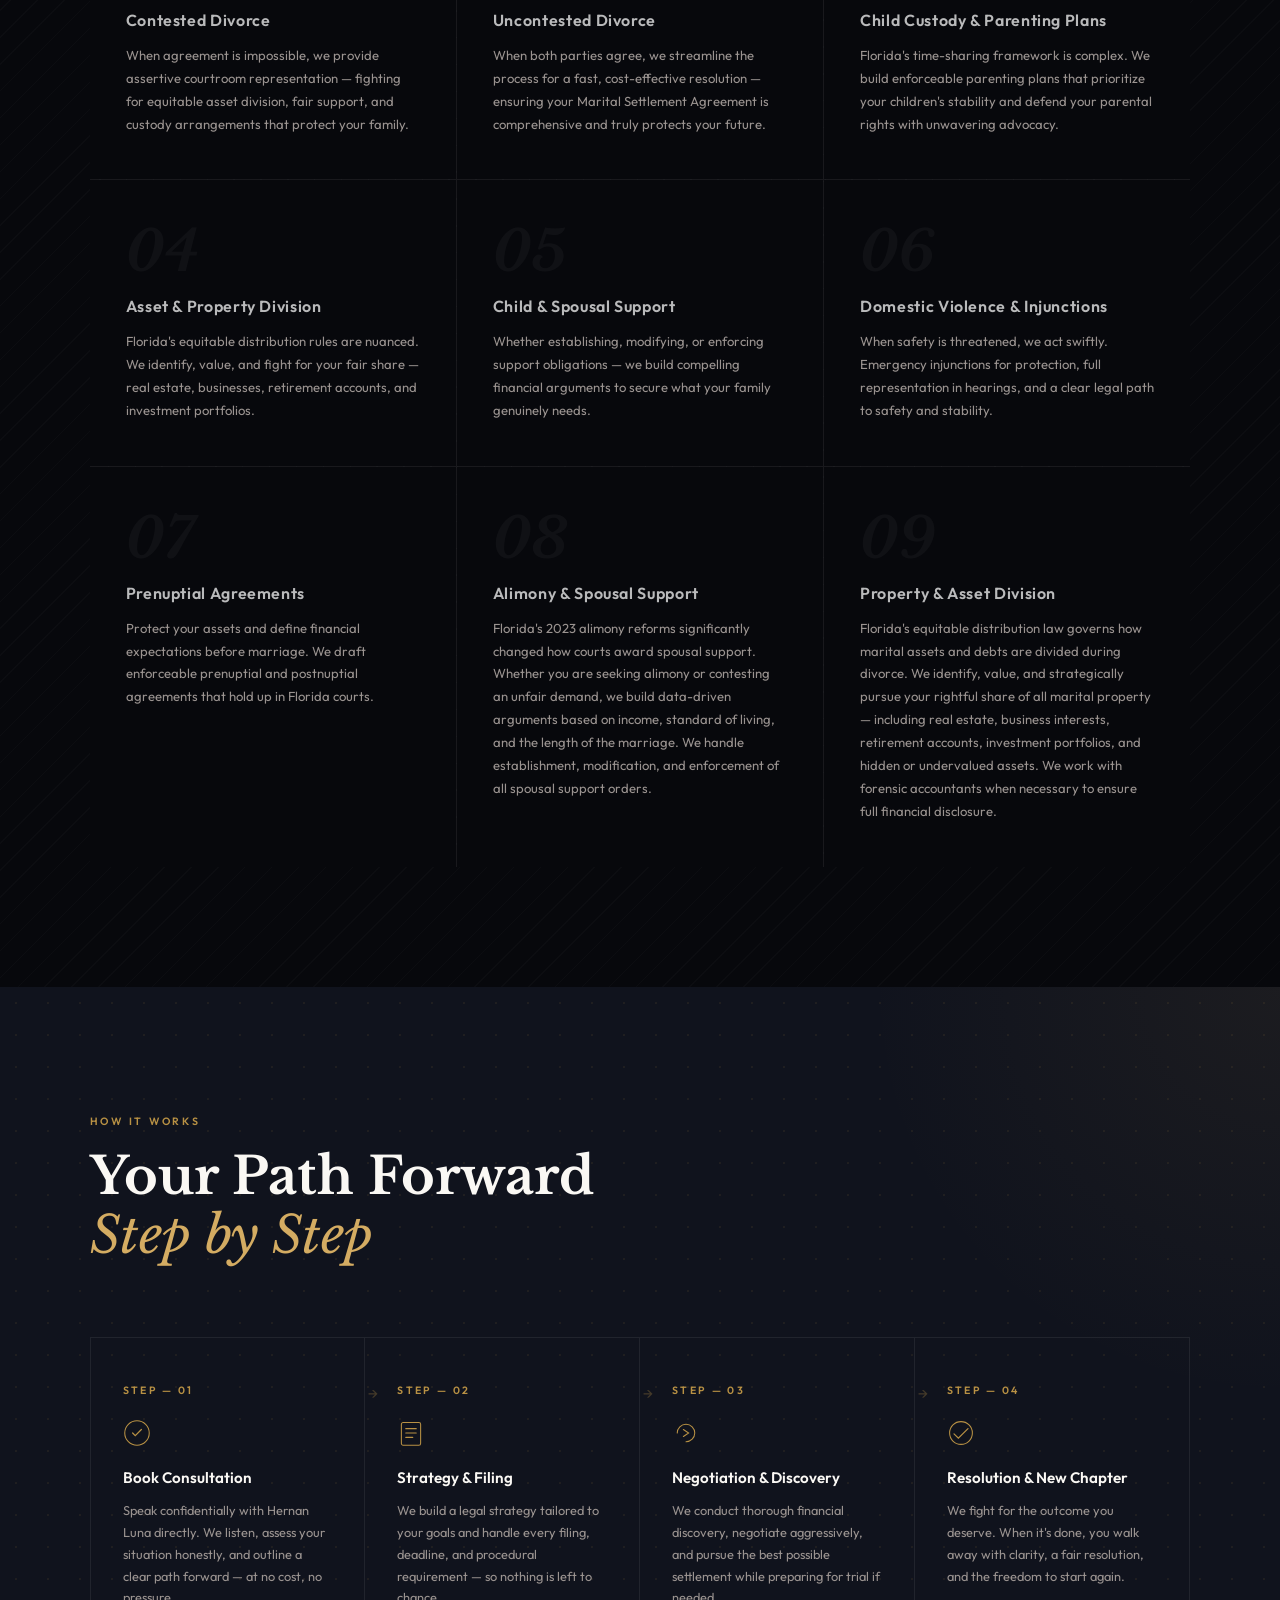
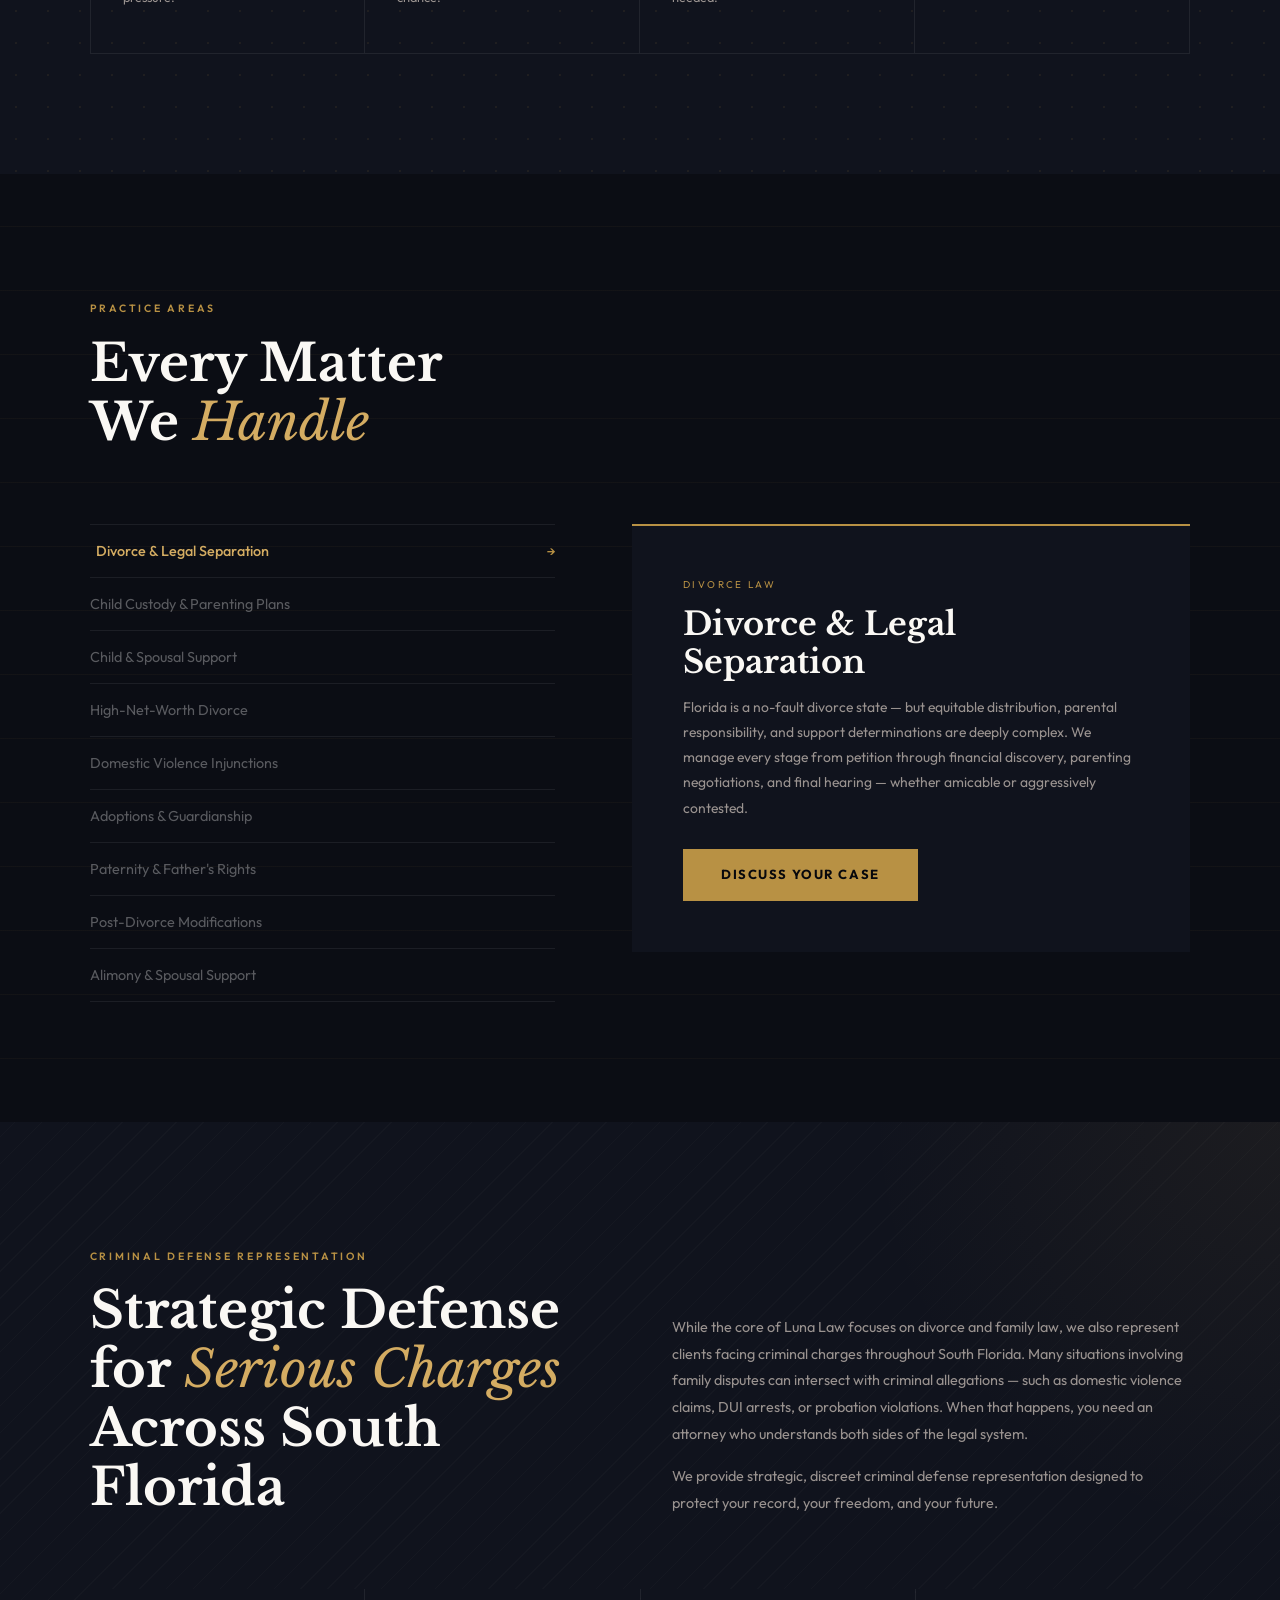
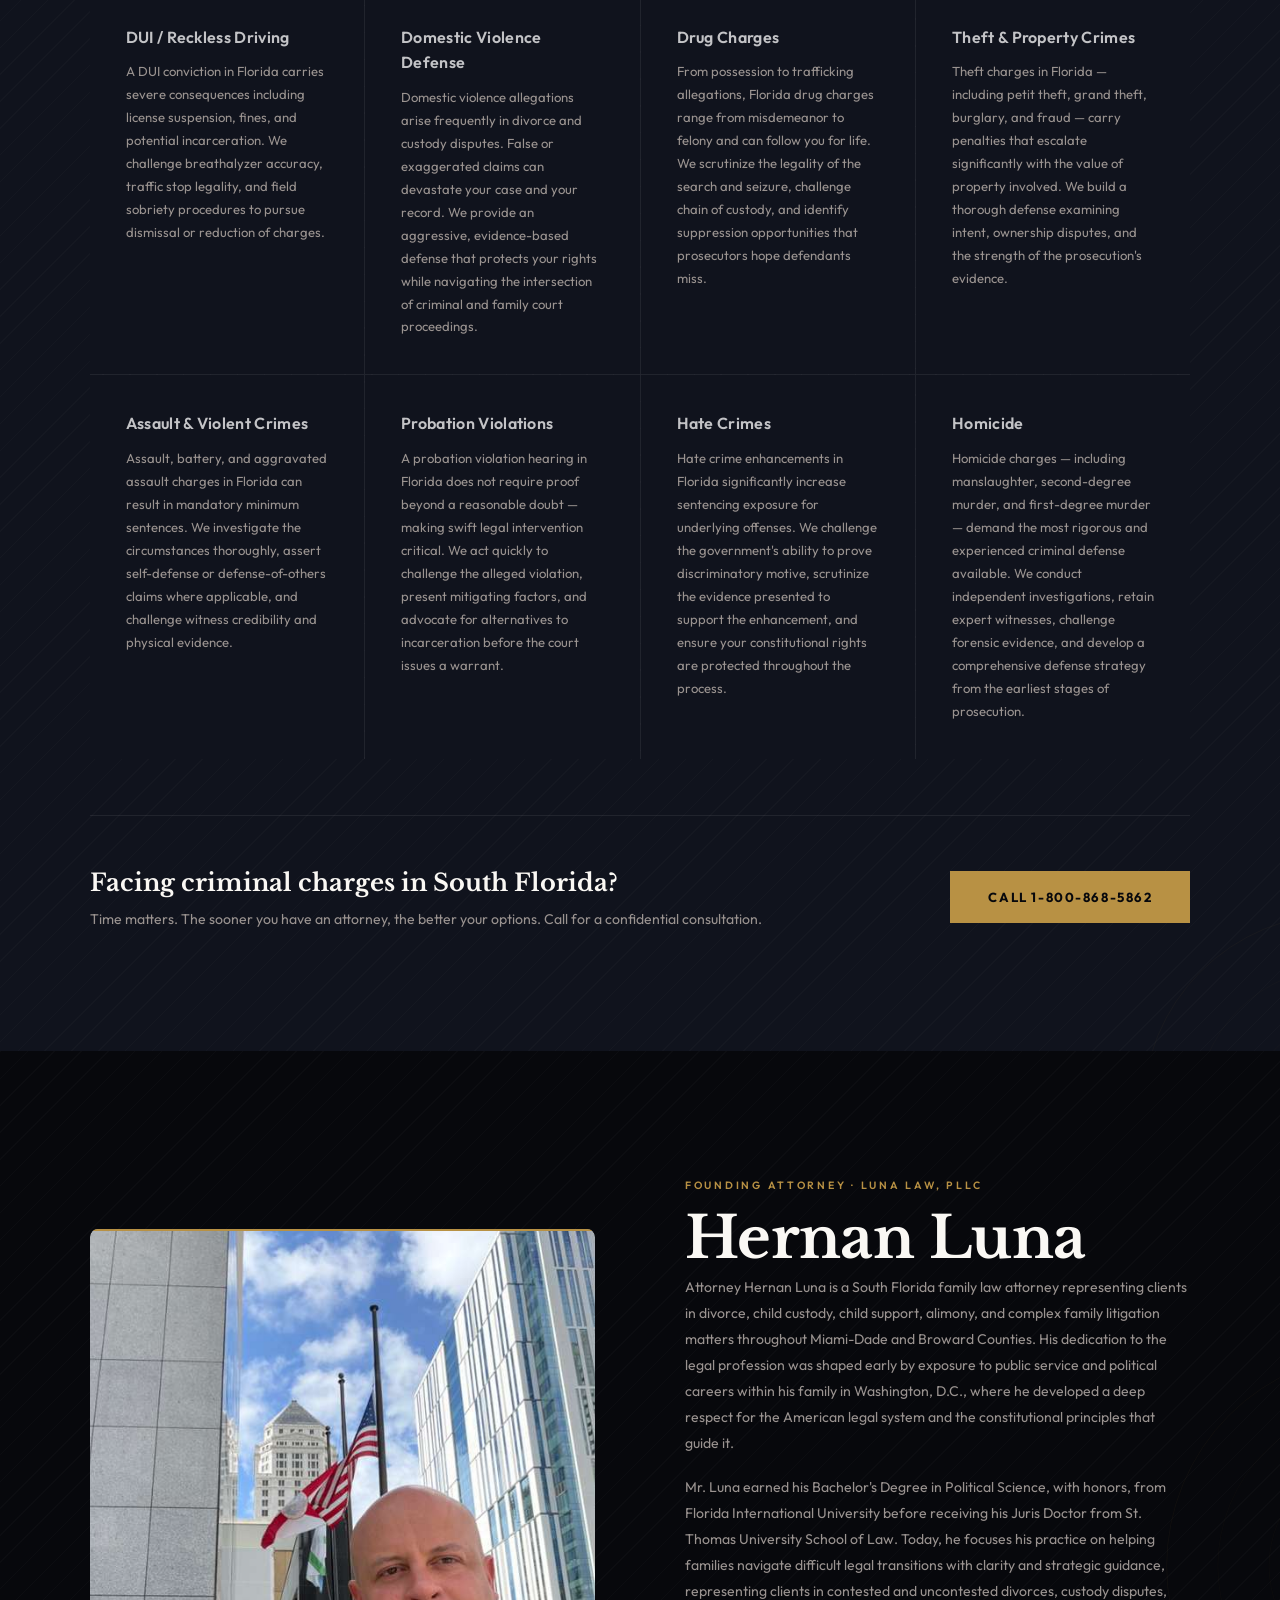
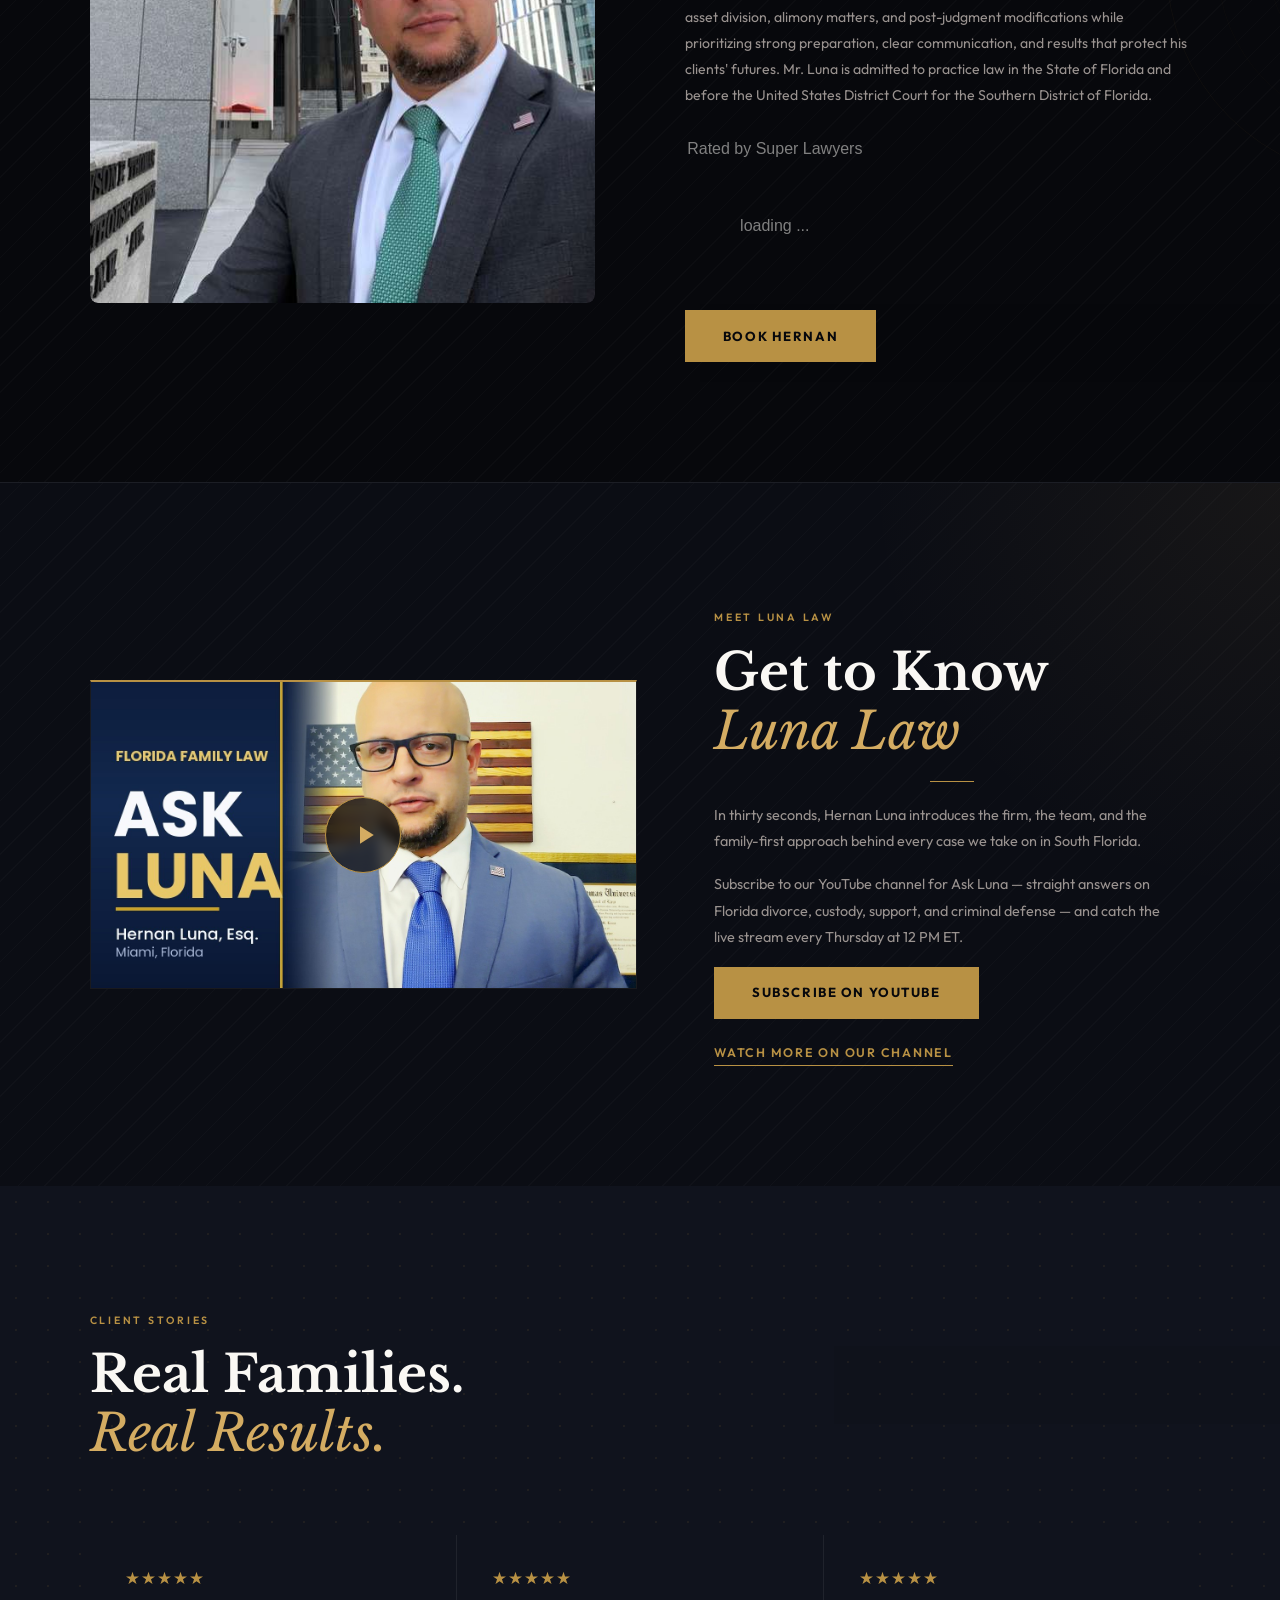
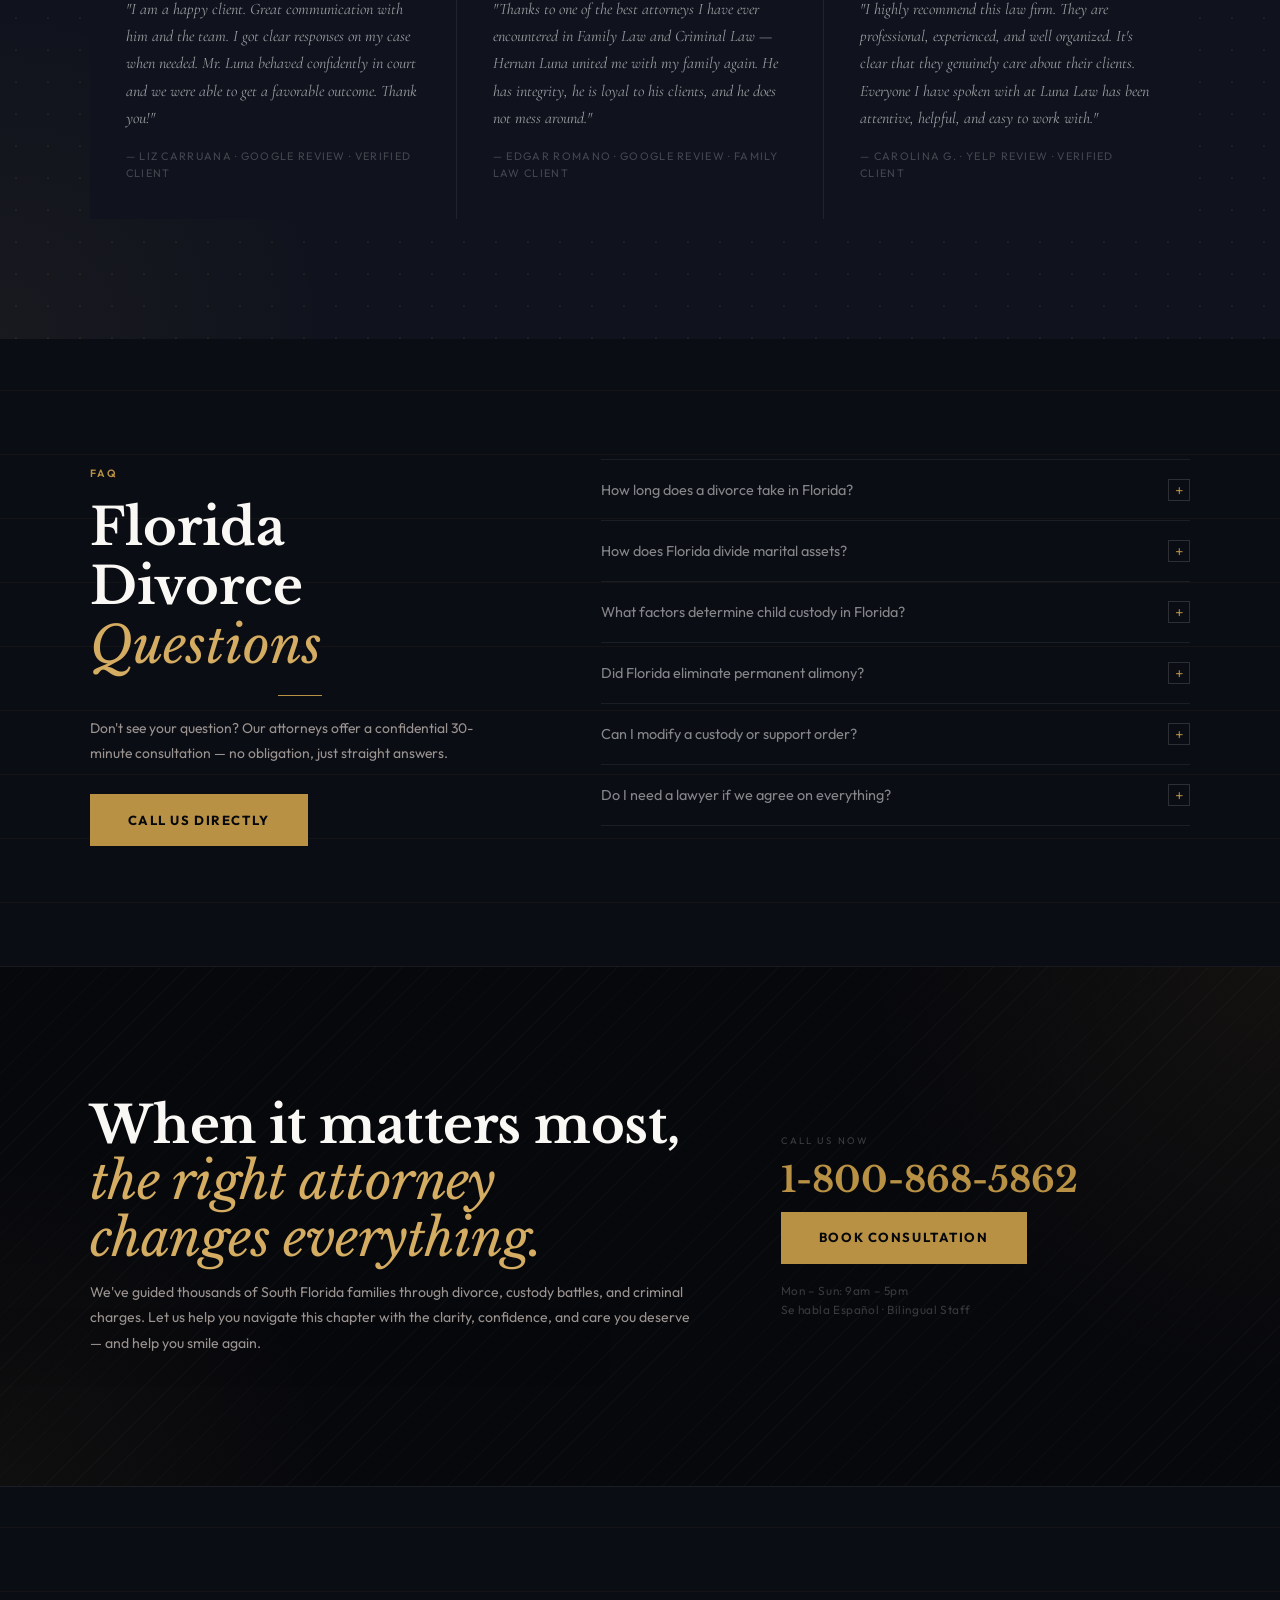
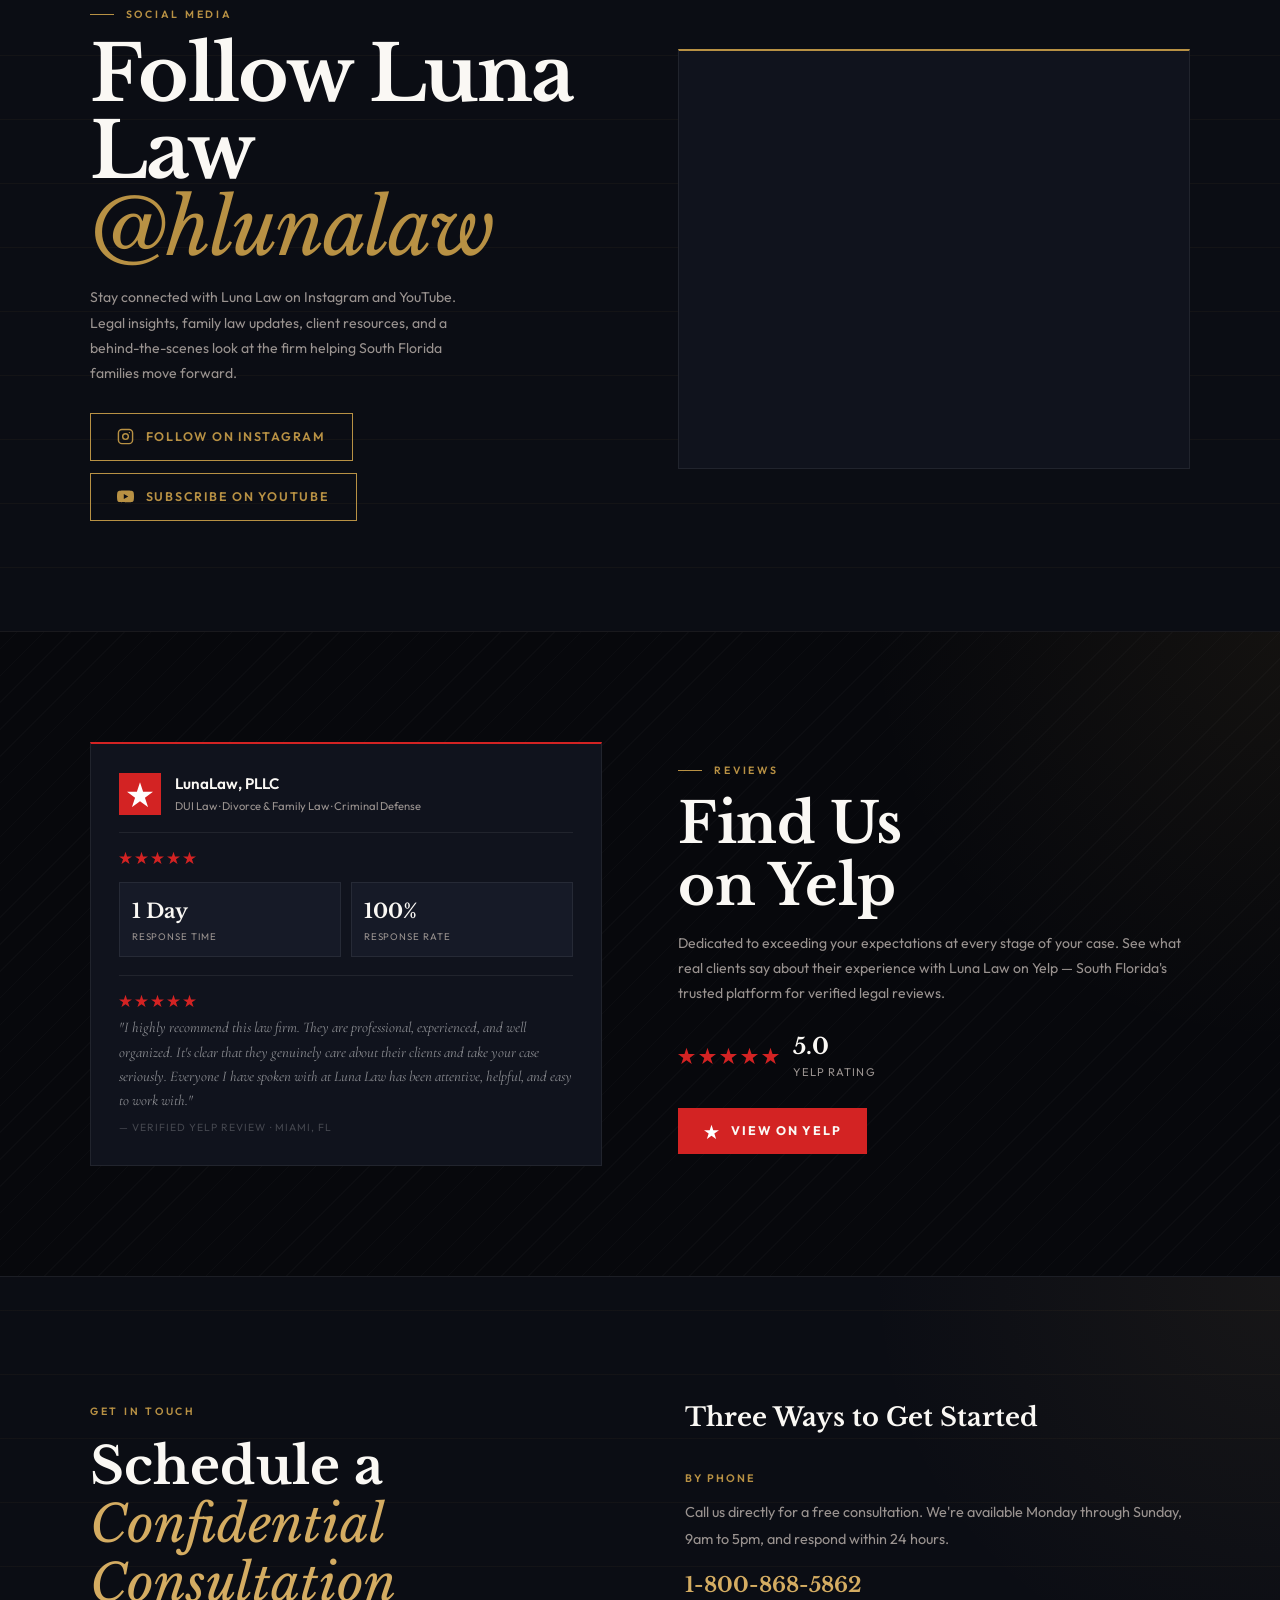
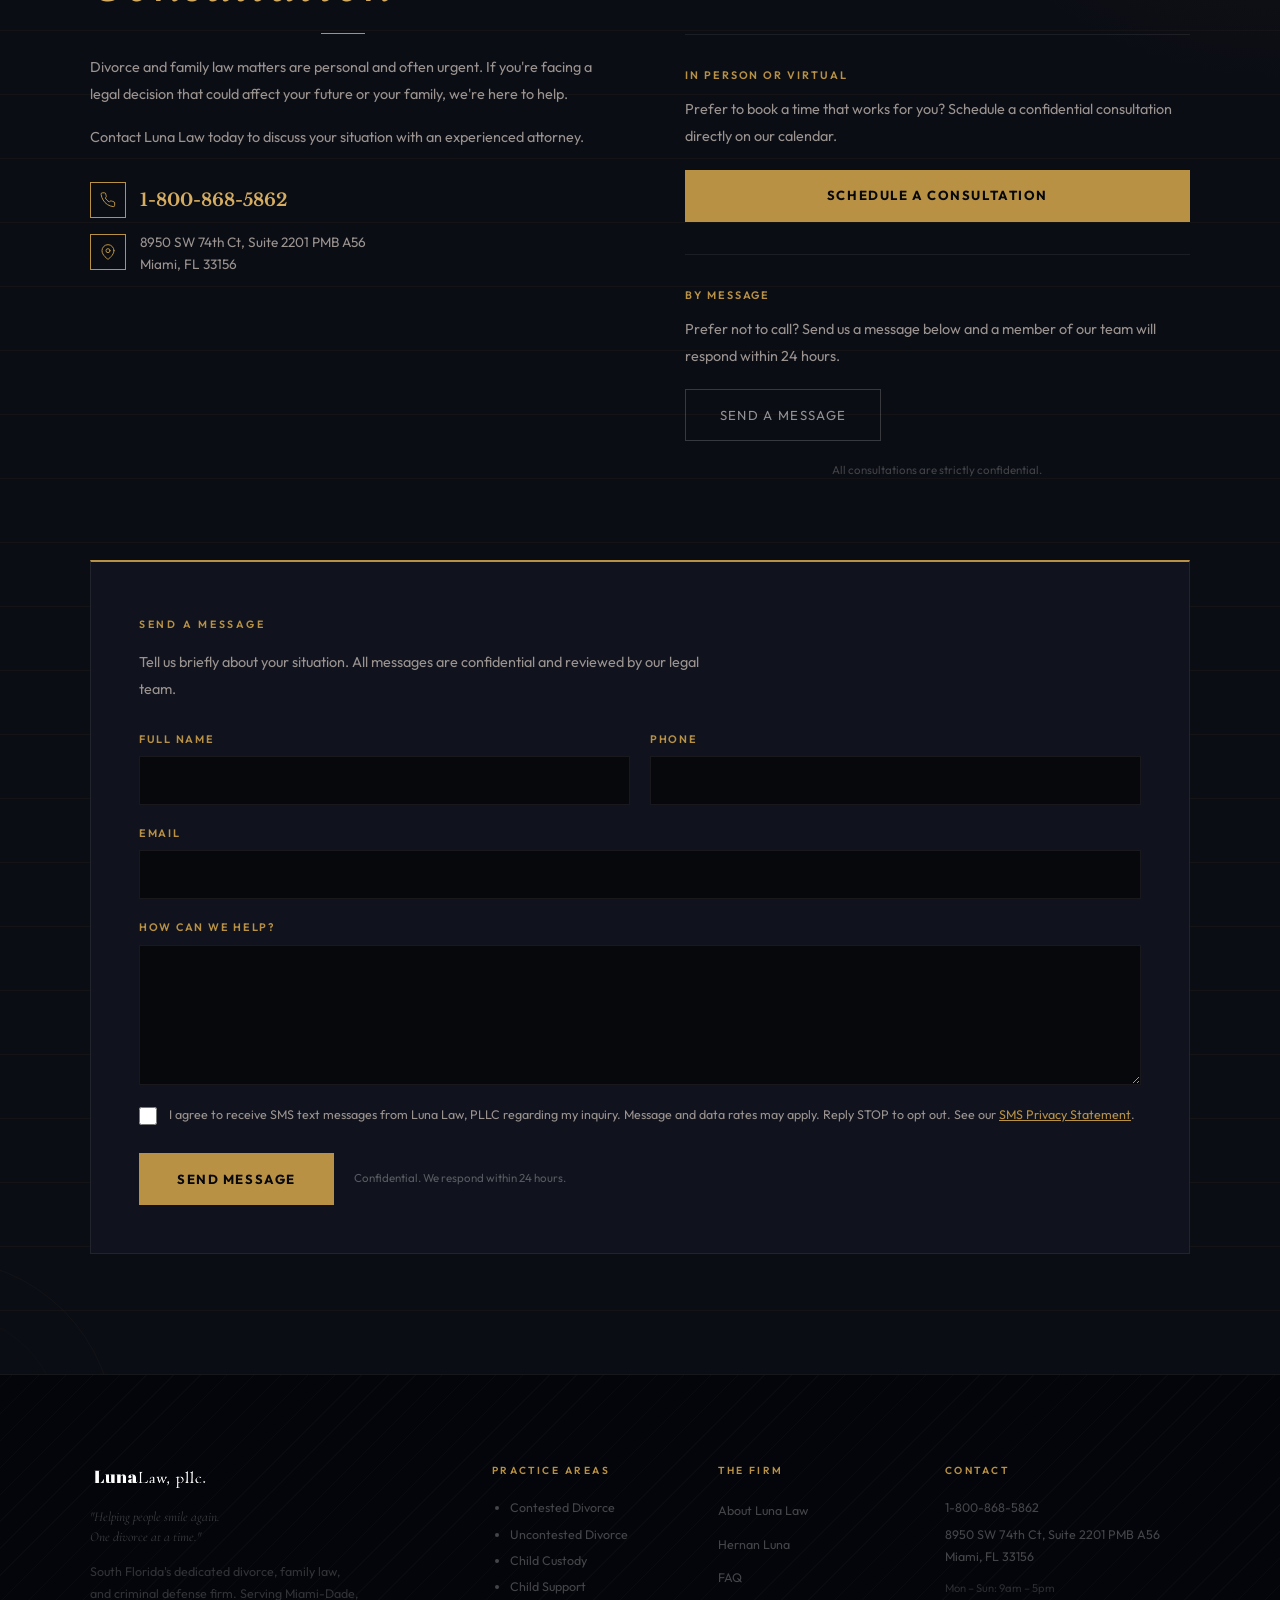
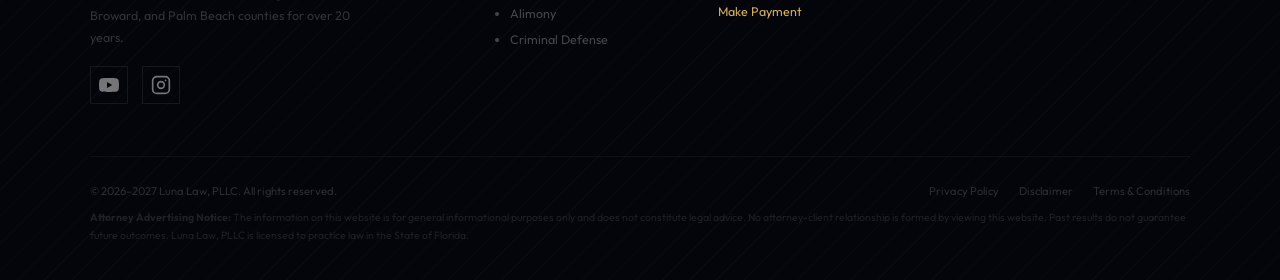
==== commit e5a54739: "Add VideoObject structured data for the ASK LUNA intro video Co-Authored-By: Claude Opus 5.5 <norepl" ====
--- a/index.html
+++ b/index.html
@@ -74,6 +74,34 @@
   ]
 }
 </script>
+<script type="application/ld+json">
+{
+  "@context": "https://schema.org",
+  "@type": "VideoObject",
+  "name": "ASK LUNA — Welcome | Florida Family Law Questions, Answered | Hernan Luna, Miami Divorce Attorney",
+  "description": "Hernan Luna of Luna Law, PLLC introduces the firm and the ASK LUNA channel: straight answers to the questions Florida families actually ask about divorce, parenting plans, paternity, relocation, property division, and injunctions, from a Miami family law and criminal defense attorney.",
+  "thumbnailUrl": [
+    "https://hlunalaw.com/assets/intro-video-poster.jpg",
+    "https://i.ytimg.com/vi/h54zNLlksV0/hqdefault.jpg"
+  ],
+  "uploadDate": "2026-09-19T14:21:07-07:00",
+  "duration": "PT39S",
+  "contentUrl": "https://www.youtube.com/watch?v=h54zNLlksV0",
+  "embedUrl": "https://www.youtube-nocookie.com/embed/h54zNLlksV0",
+  "publisher": {
+    "@type": "Organization",
+    "name": "Luna Law, PLLC",
+    "logo": {
+      "@type": "ImageObject",
+      "url": "https://hlunalaw.com/assets/logo.png"
+    }
+  },
+  "author": {
+    "@type": "Person",
+    "name": "Hernan M. Luna"
+  }
+}
+</script>
 <link rel="preconnect" href="https://fonts.googleapis.com">
 <link rel="preconnect" href="https://fonts.gstatic.com" crossorigin>
 <link href="https://fonts.googleapis.com/css2?family=Libre+Baskerville:ital,wght@0,400;0,700;1,400&family=Outfit:wght@300;400;500;600;700&family=Cormorant+Garamond:ital,wght@1,300;1,400;1,500&display=swap" rel="stylesheet" media="print" onload="this.media='all'">
--- a/css/styles.css
+++ b/css/styles.css
@@ -1040,3 +1040,9 @@
 .footer-social a{width:38px;height:38px;border:1px solid var(--rim);display:flex;align-items:center;justify-content:center;color:rgba(255,255,255,.45);transition:color .2s,border-color .2s}
 .footer-social a:hover{color:var(--gold-lt);border-color:var(--gold)}
 @media (max-width:860px){.video-grid{grid-template-columns:1fr}.yt-lite-play{width:60px;height:60px}.yt-lite-play svg{width:24px;height:24px}}
+
+/* ===== CRIMINAL DEFENSE GUTTER + ABOUT VIDEO SIZE ===== */
+/* #criminal-defense wraps its content in an inline-styled div instead of .section-wrap; give that div .section-wrap's gutter above 860px (≤860px rule above already pads it) */
+@media (min-width:861px){#criminal-defense > div[style]{padding-left:clamp(28px,7vw,90px);padding-right:clamp(28px,7vw,90px)}}
+.about-video{max-width:880px;margin-left:auto;margin-right:auto}
+.about-video .yt-lite{border-radius:8px}
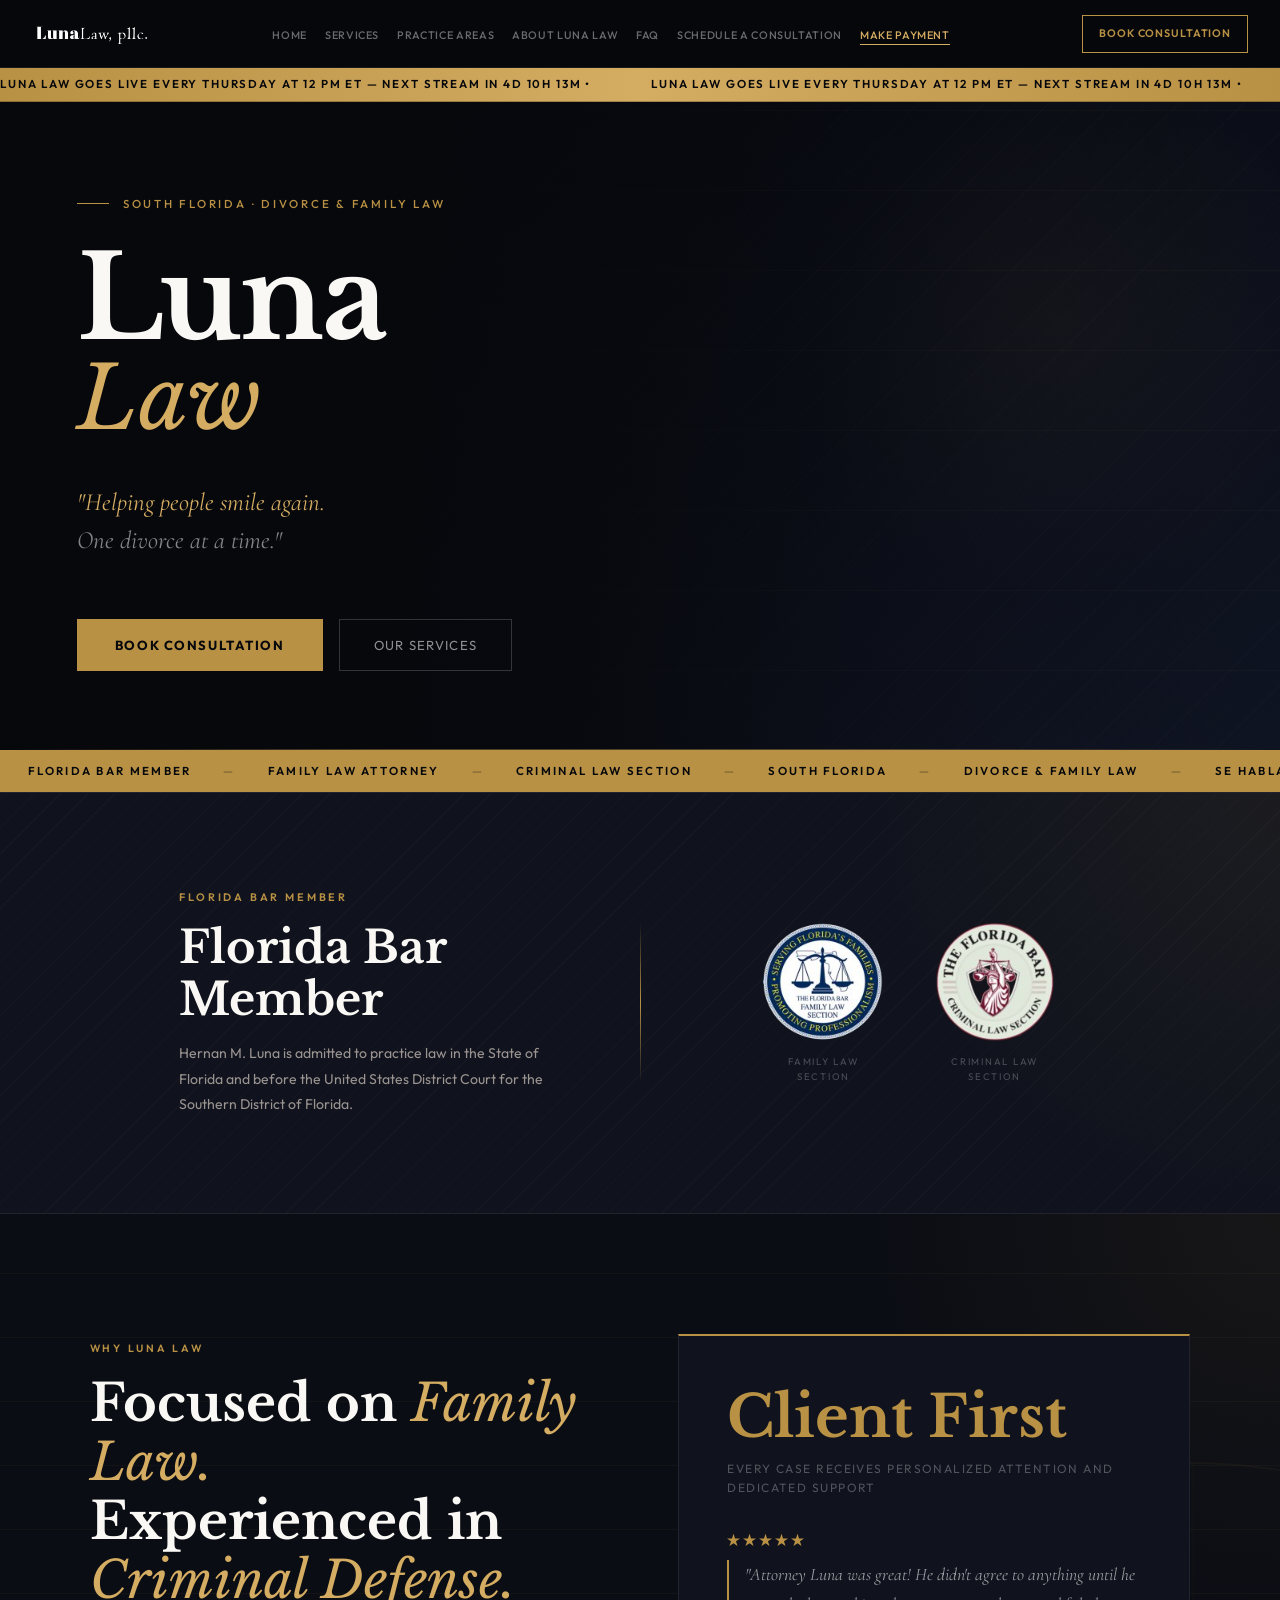
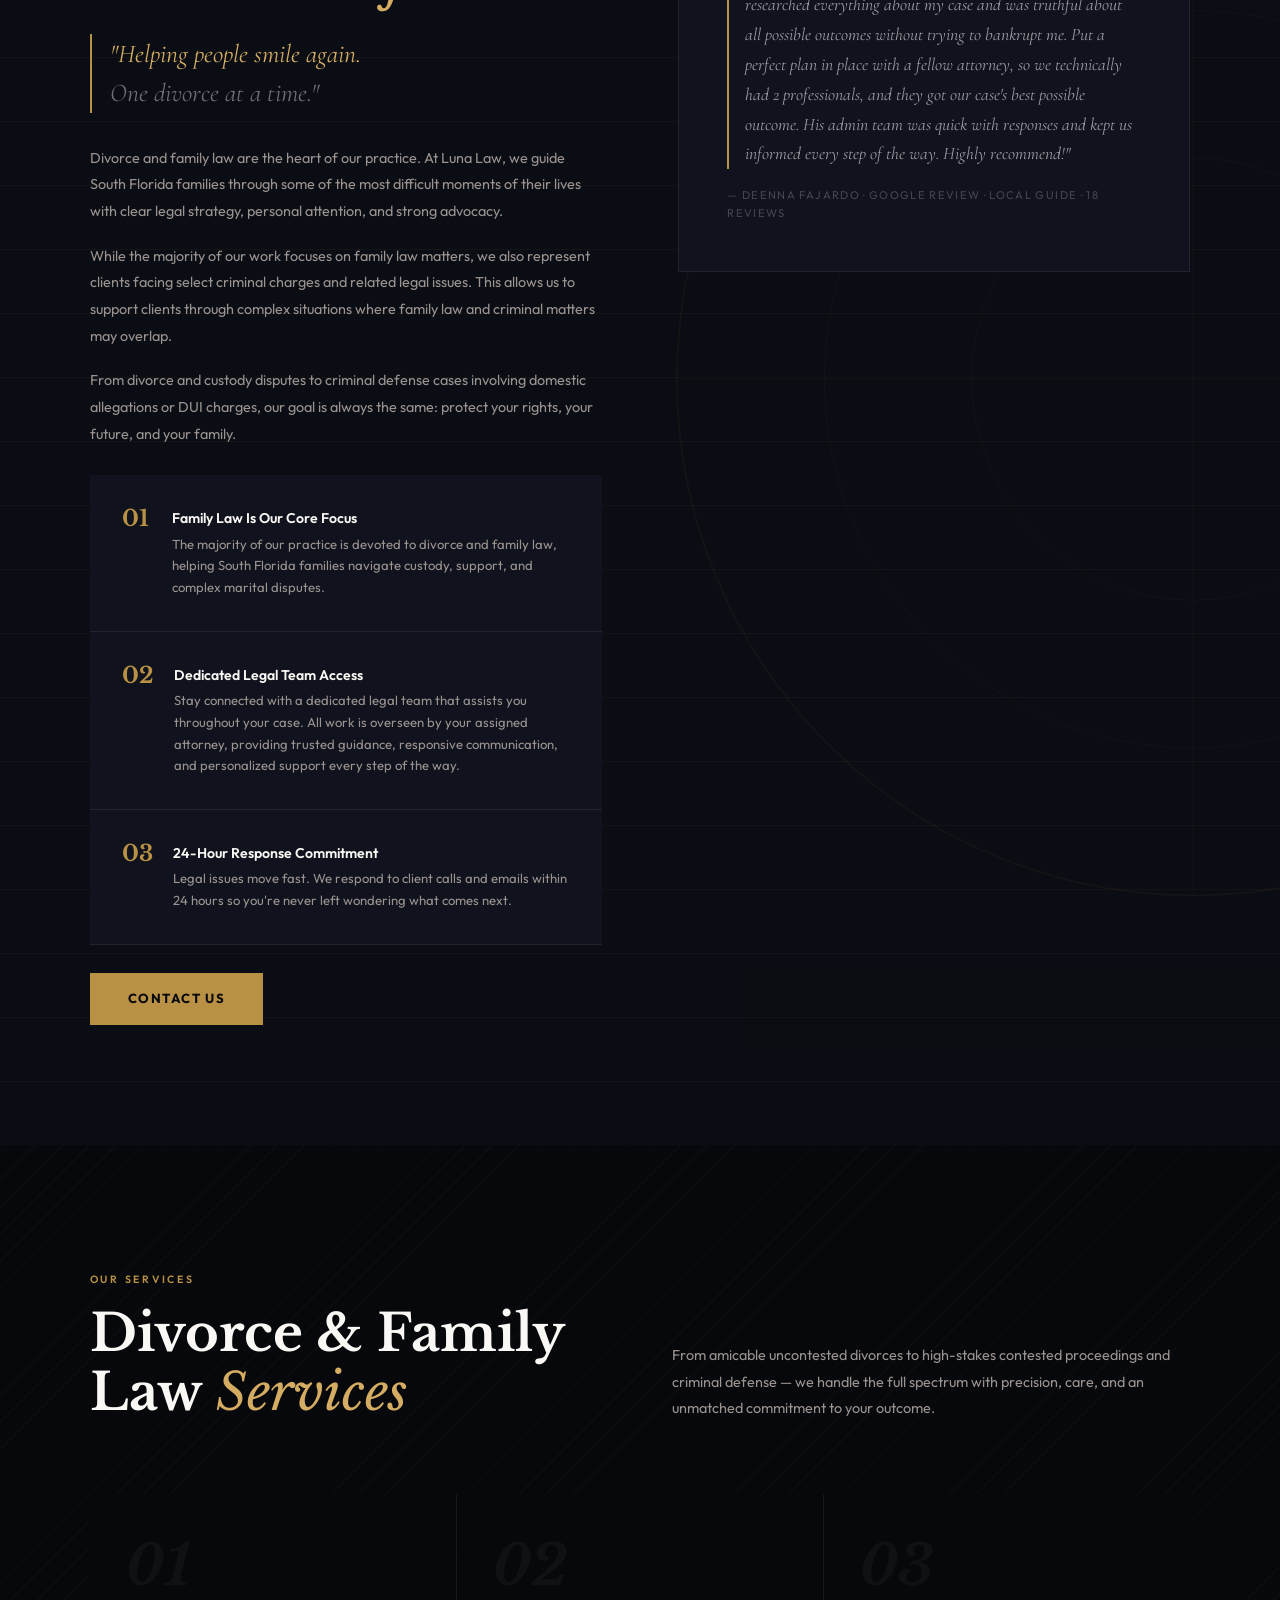
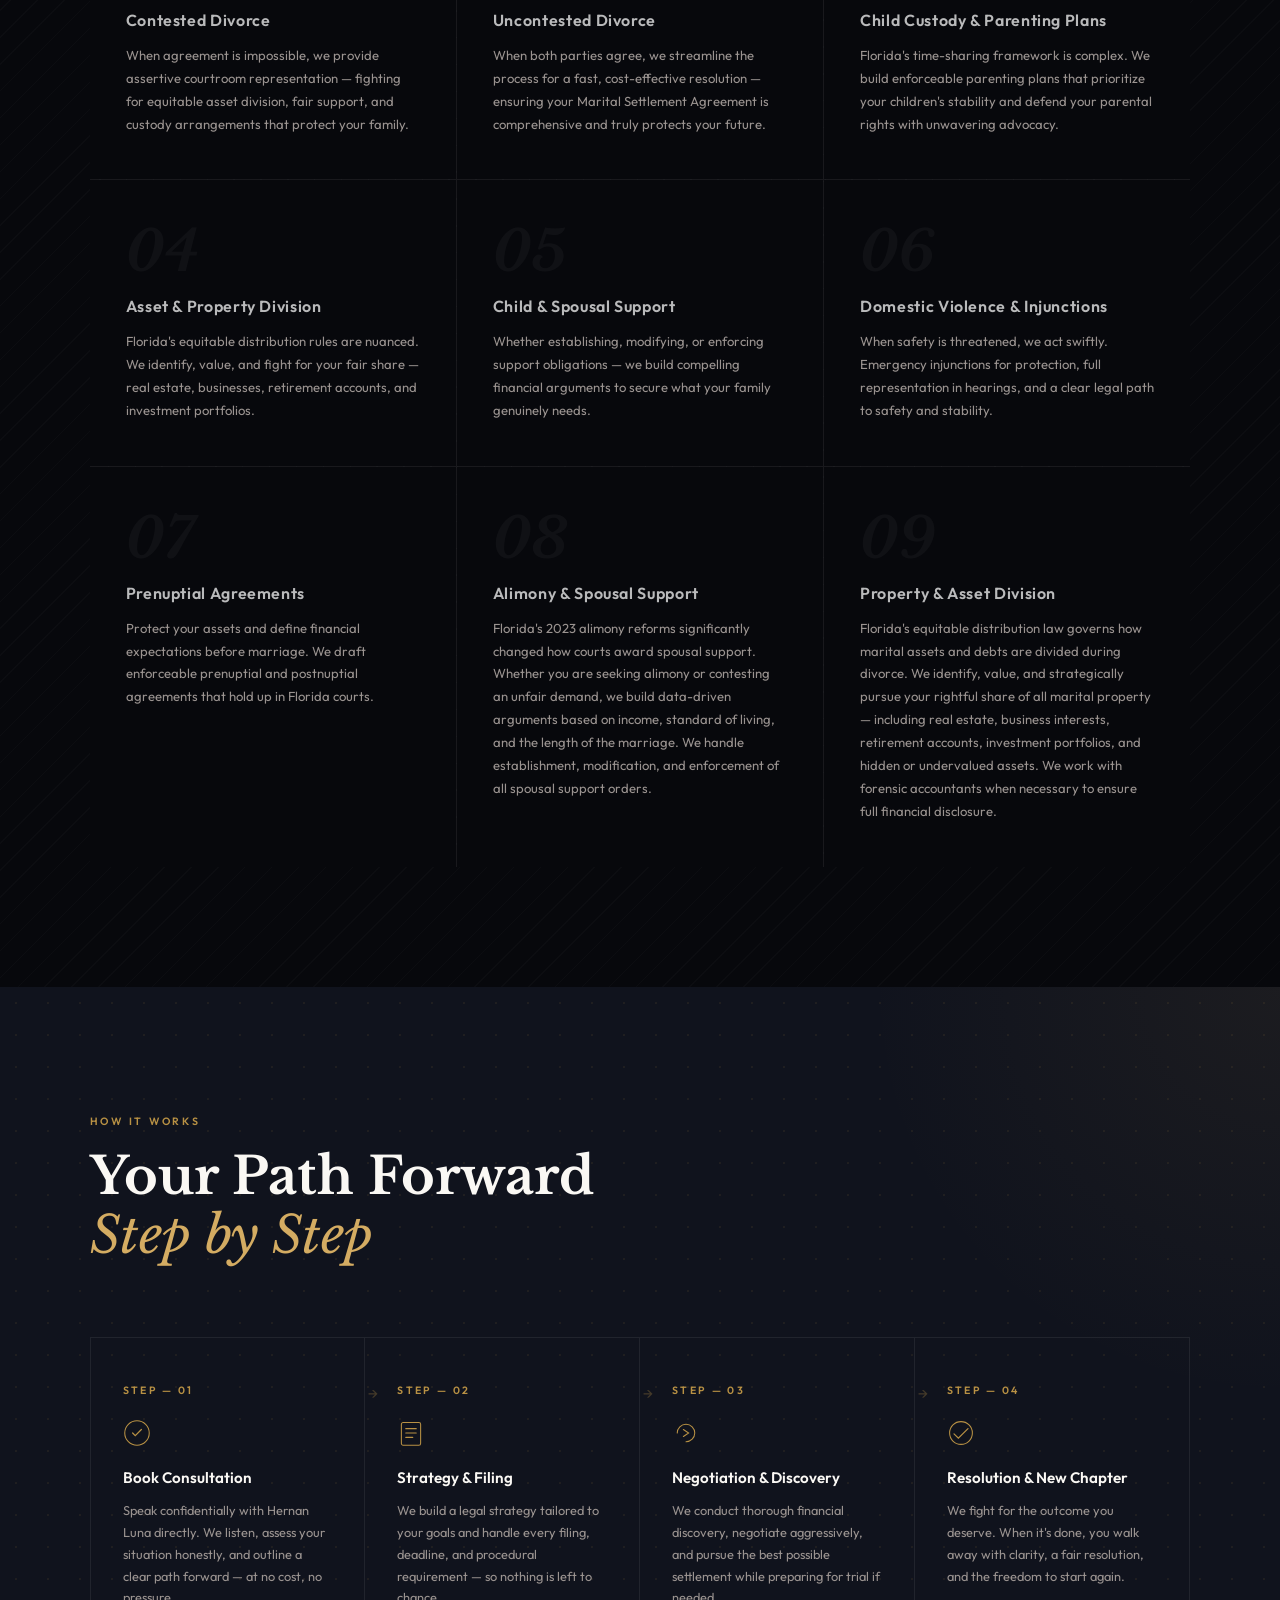
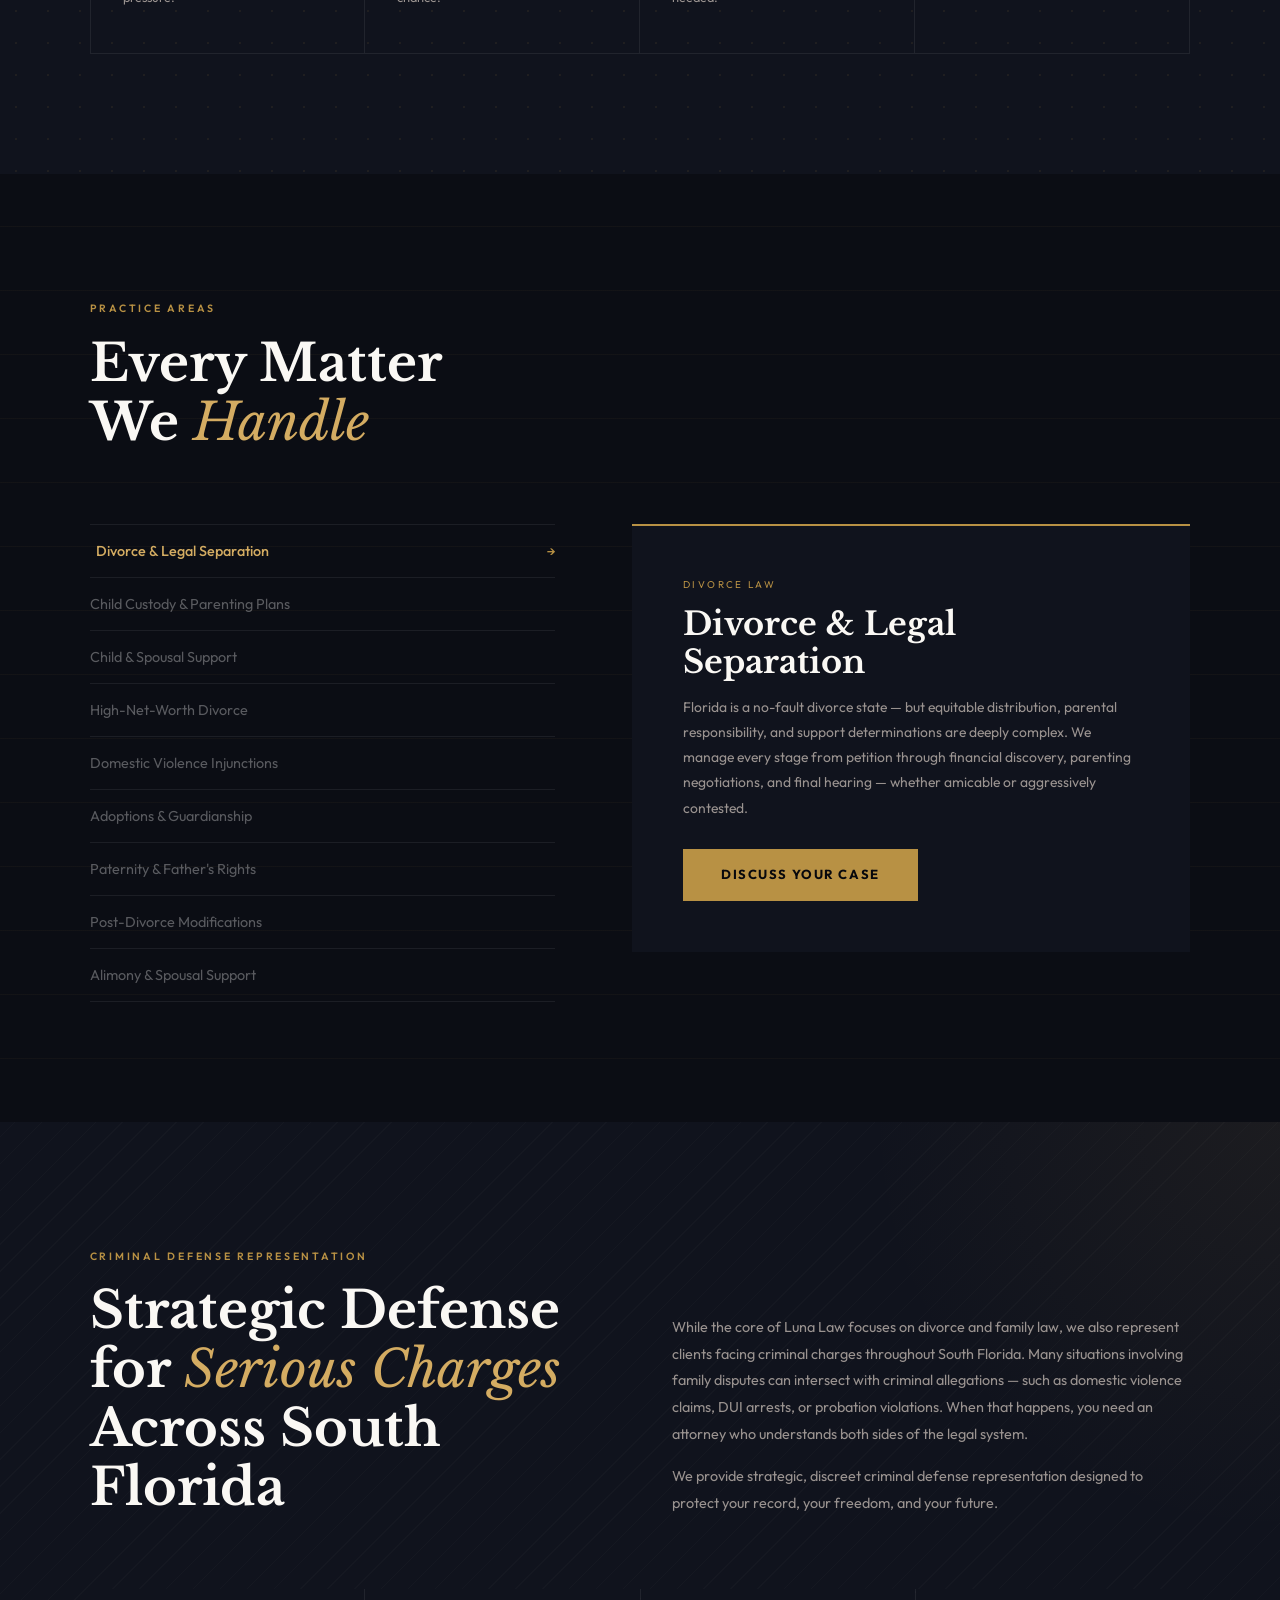
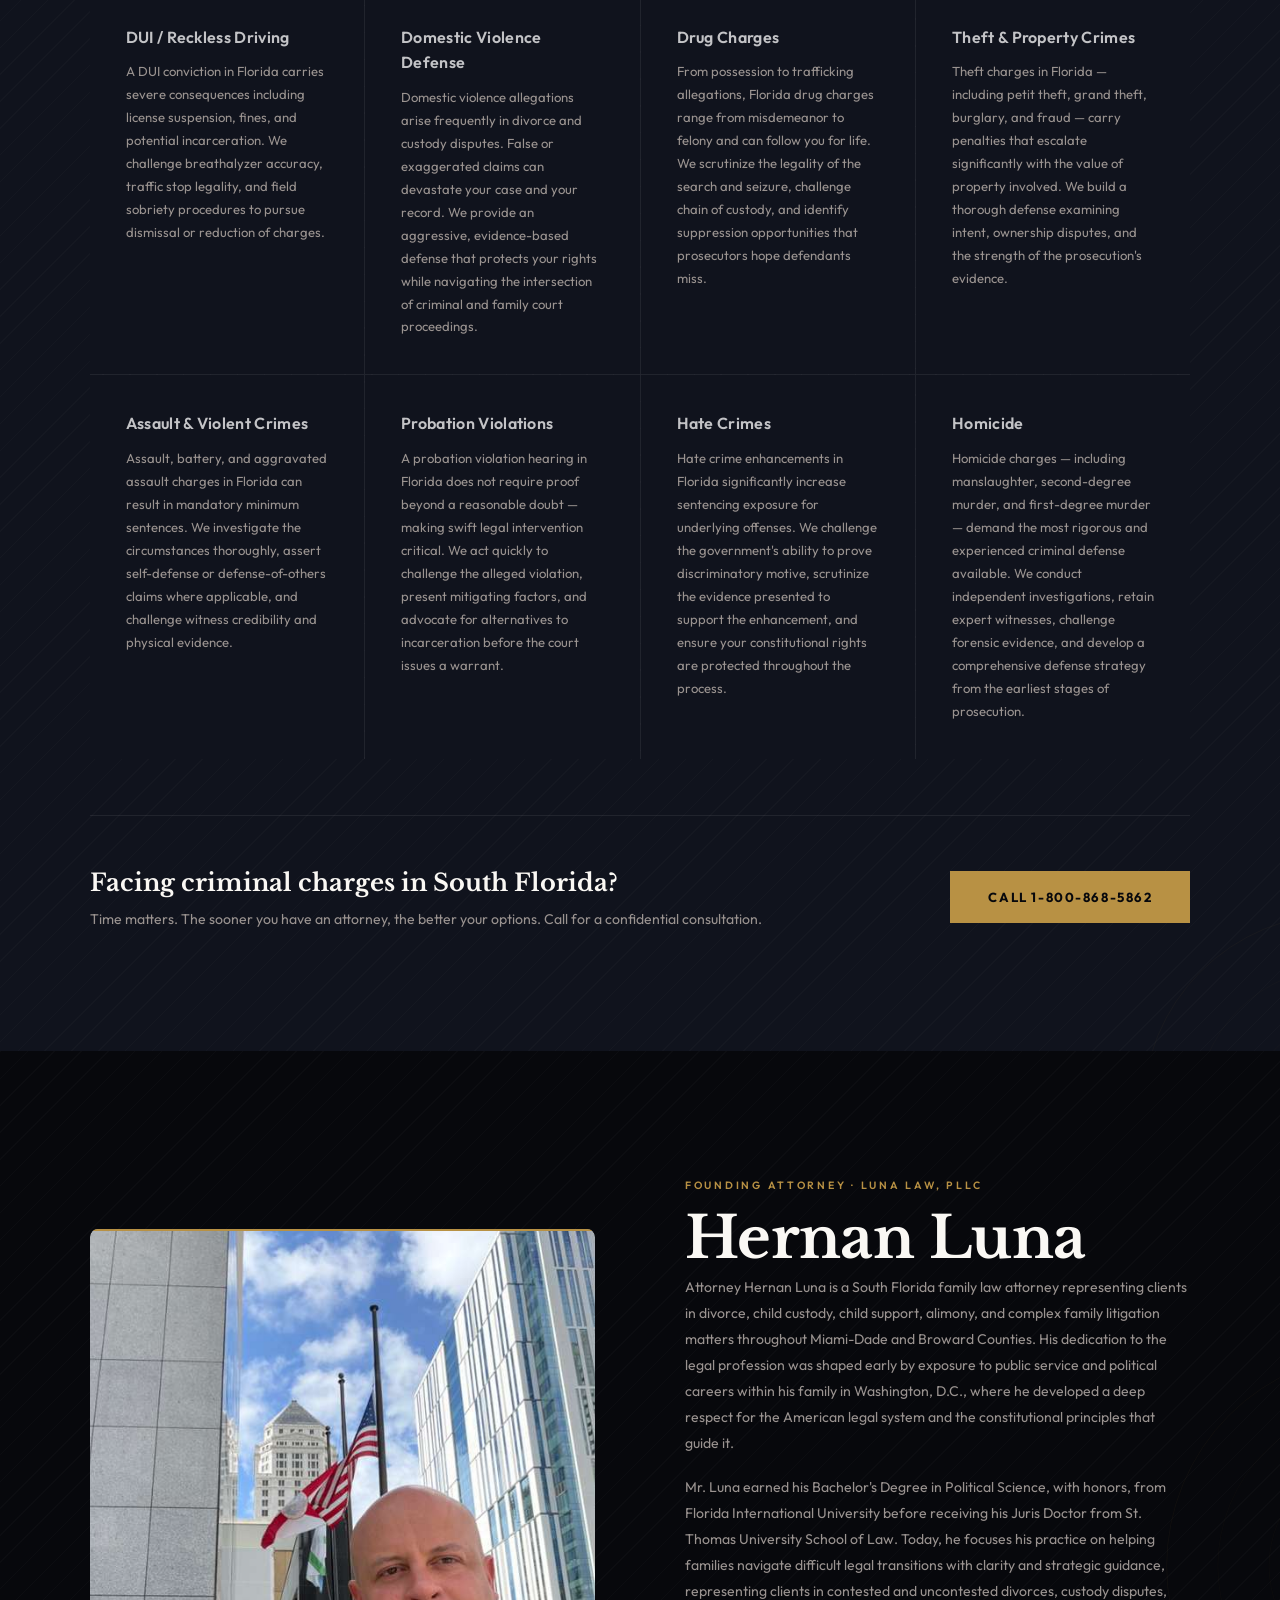
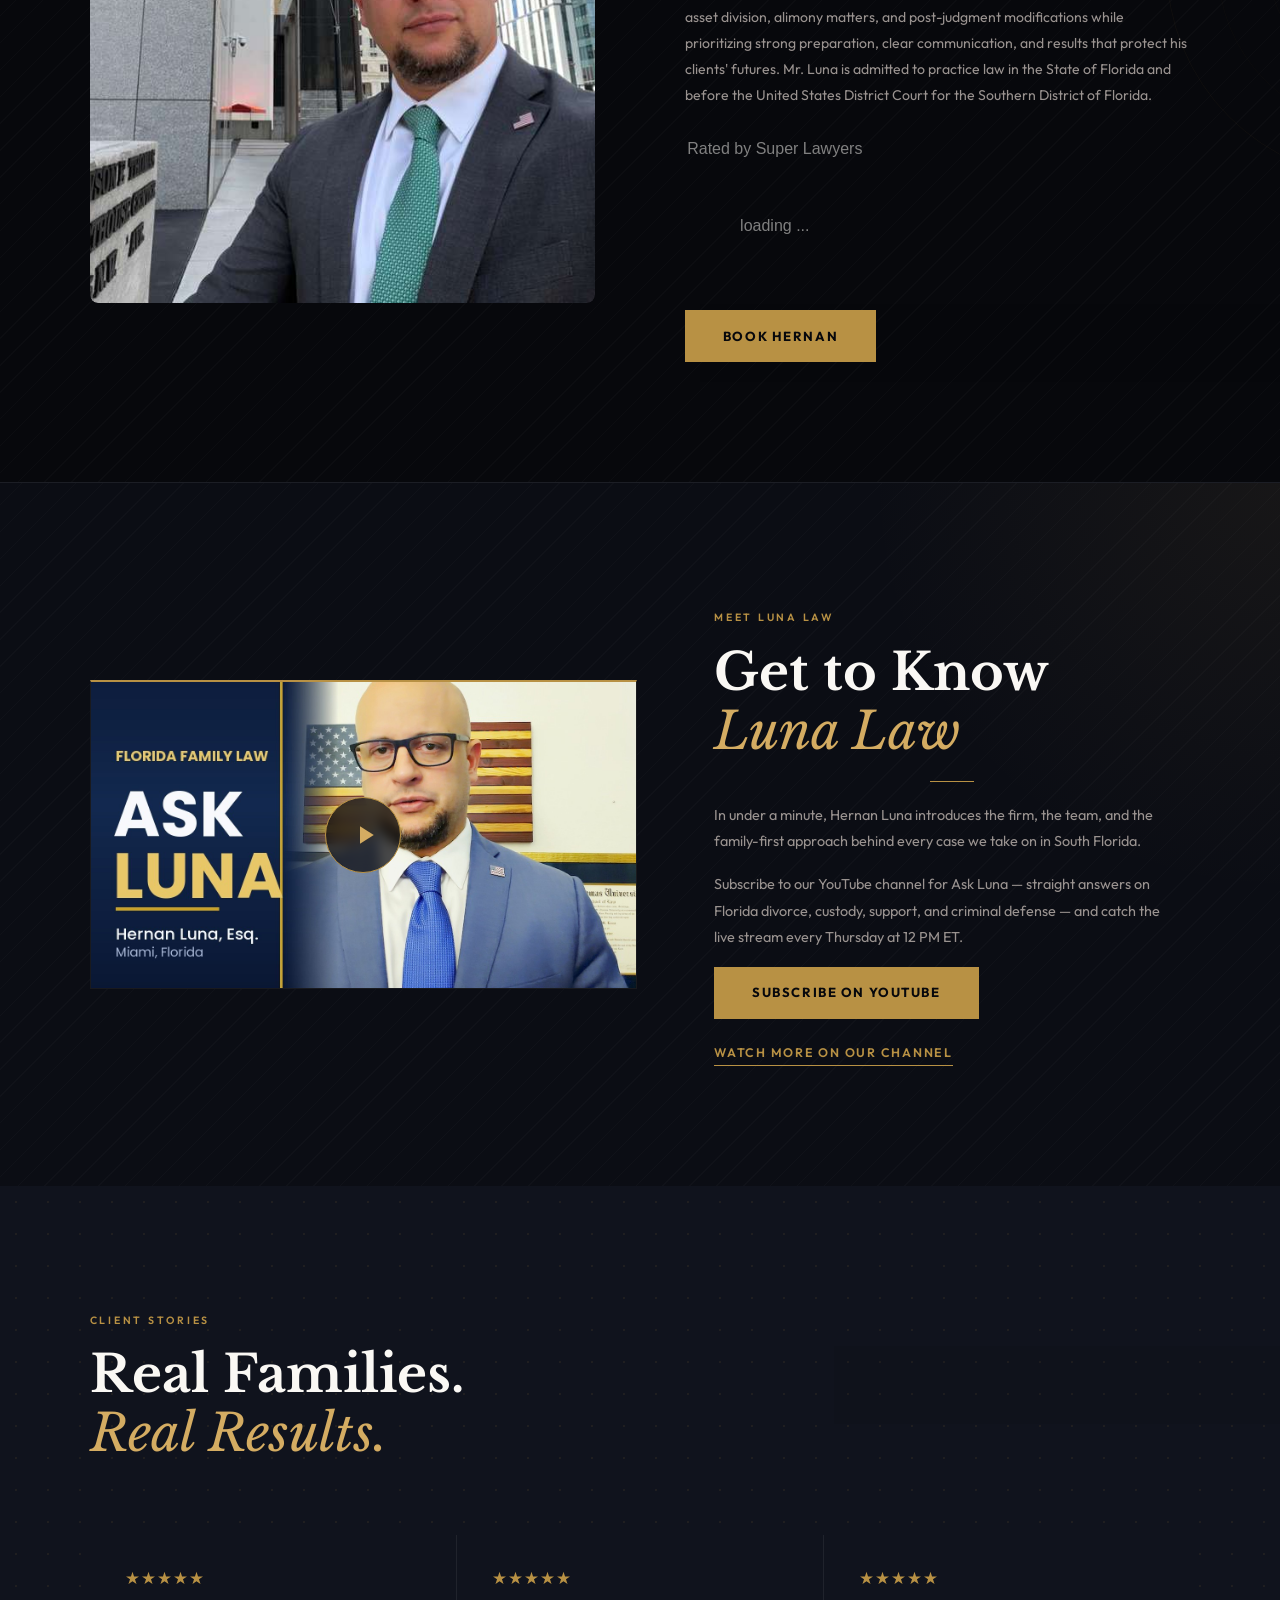
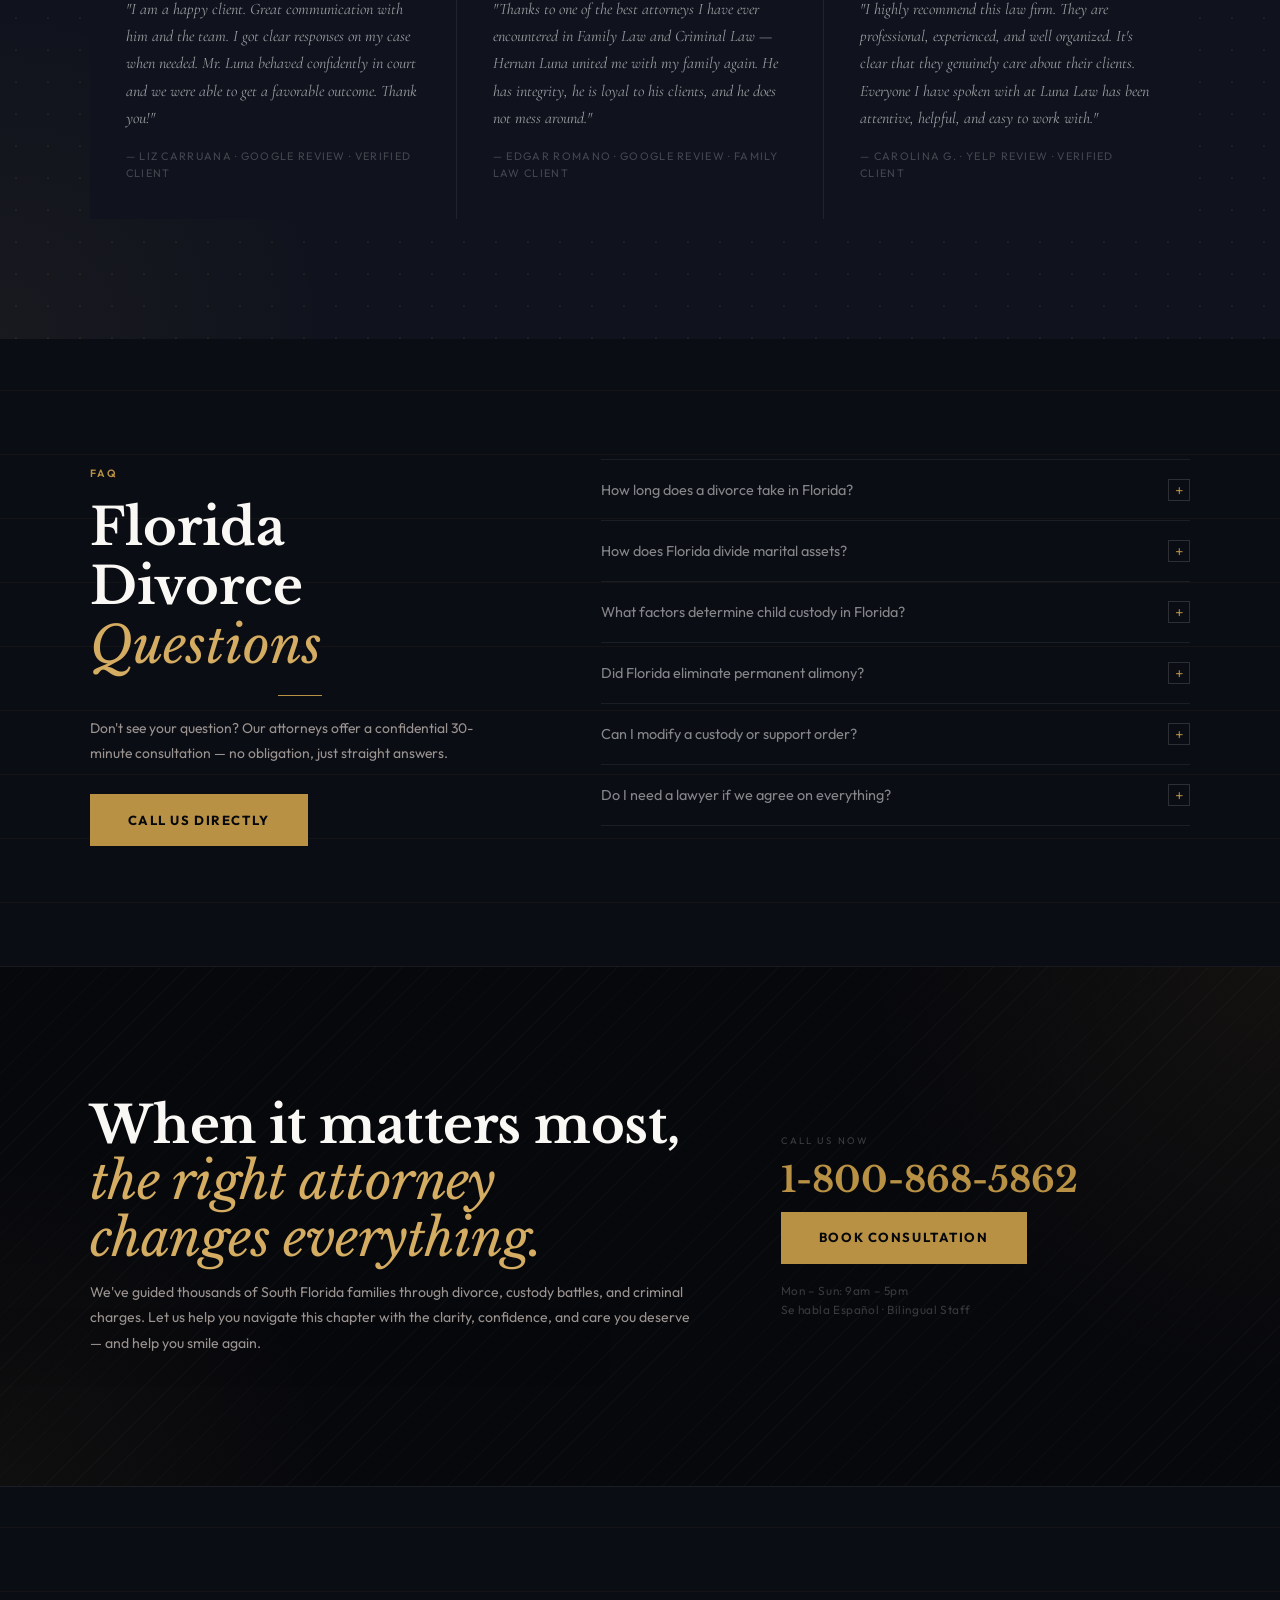
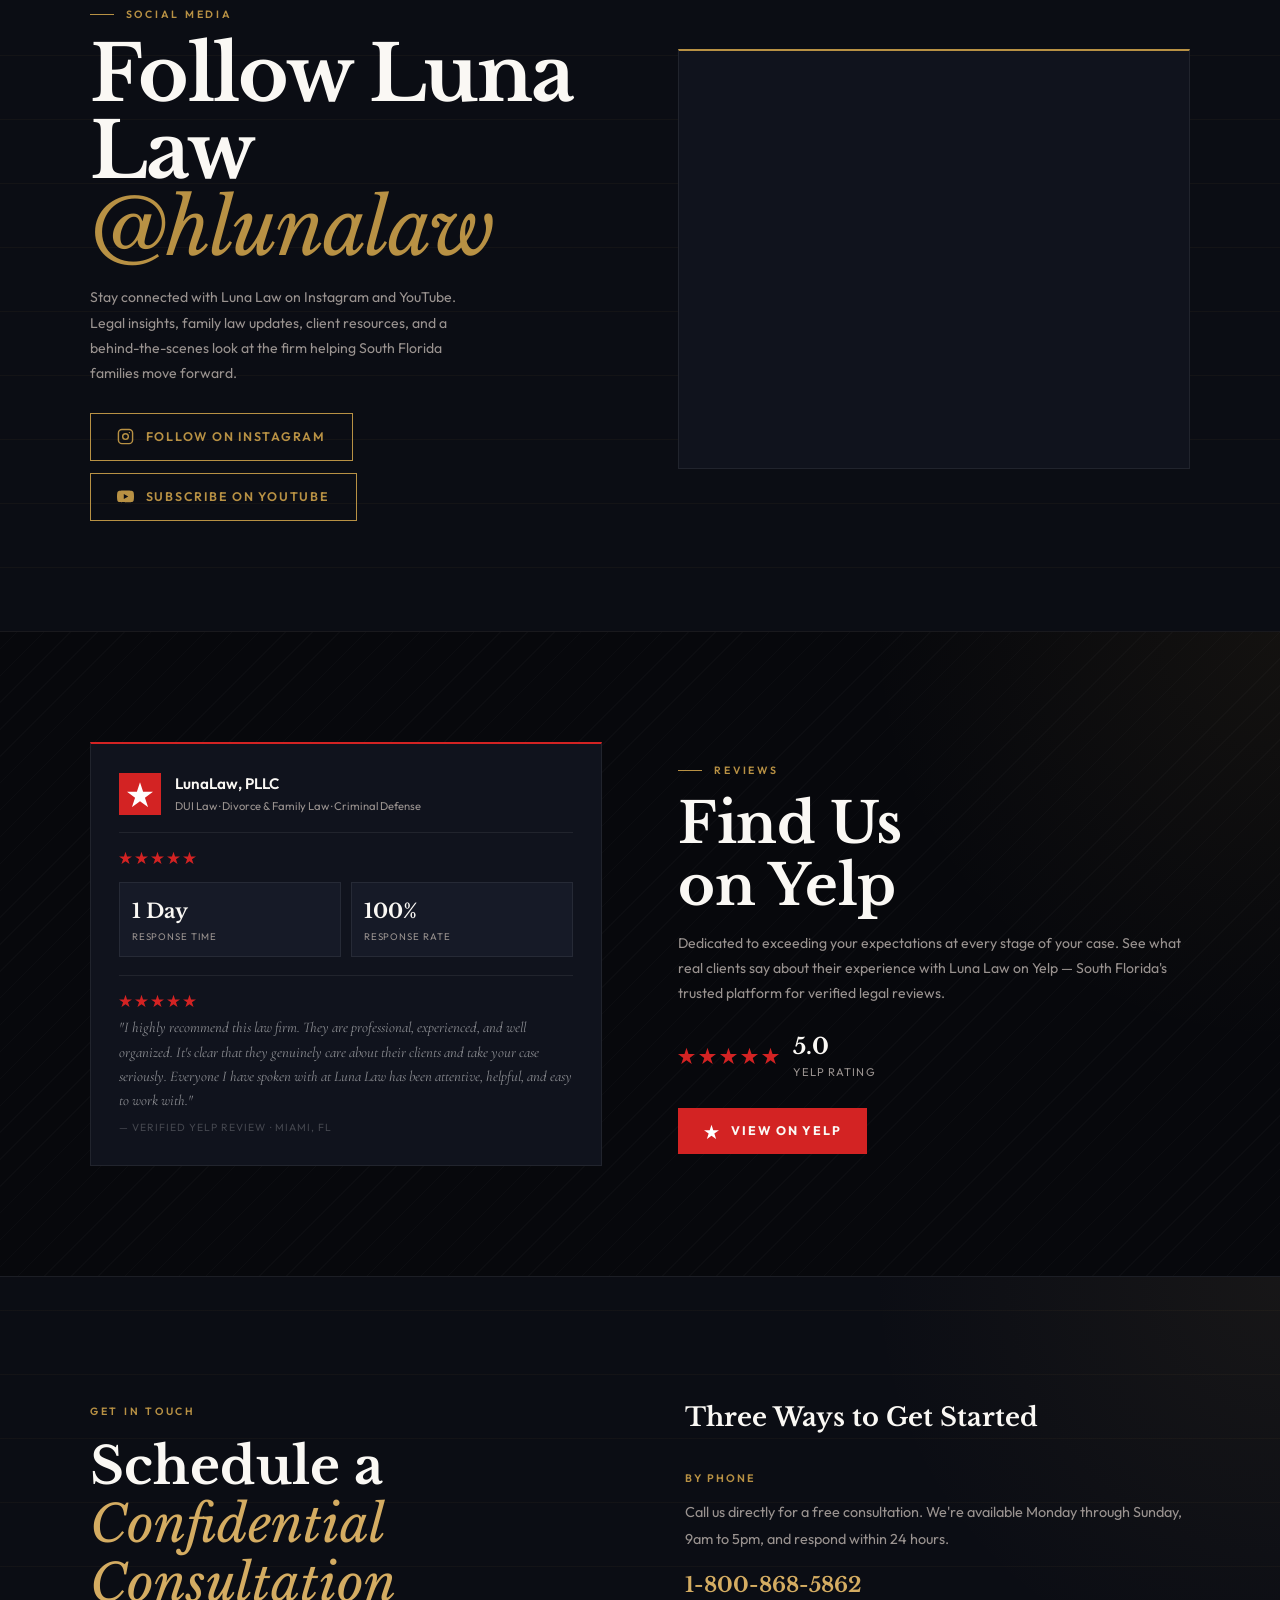
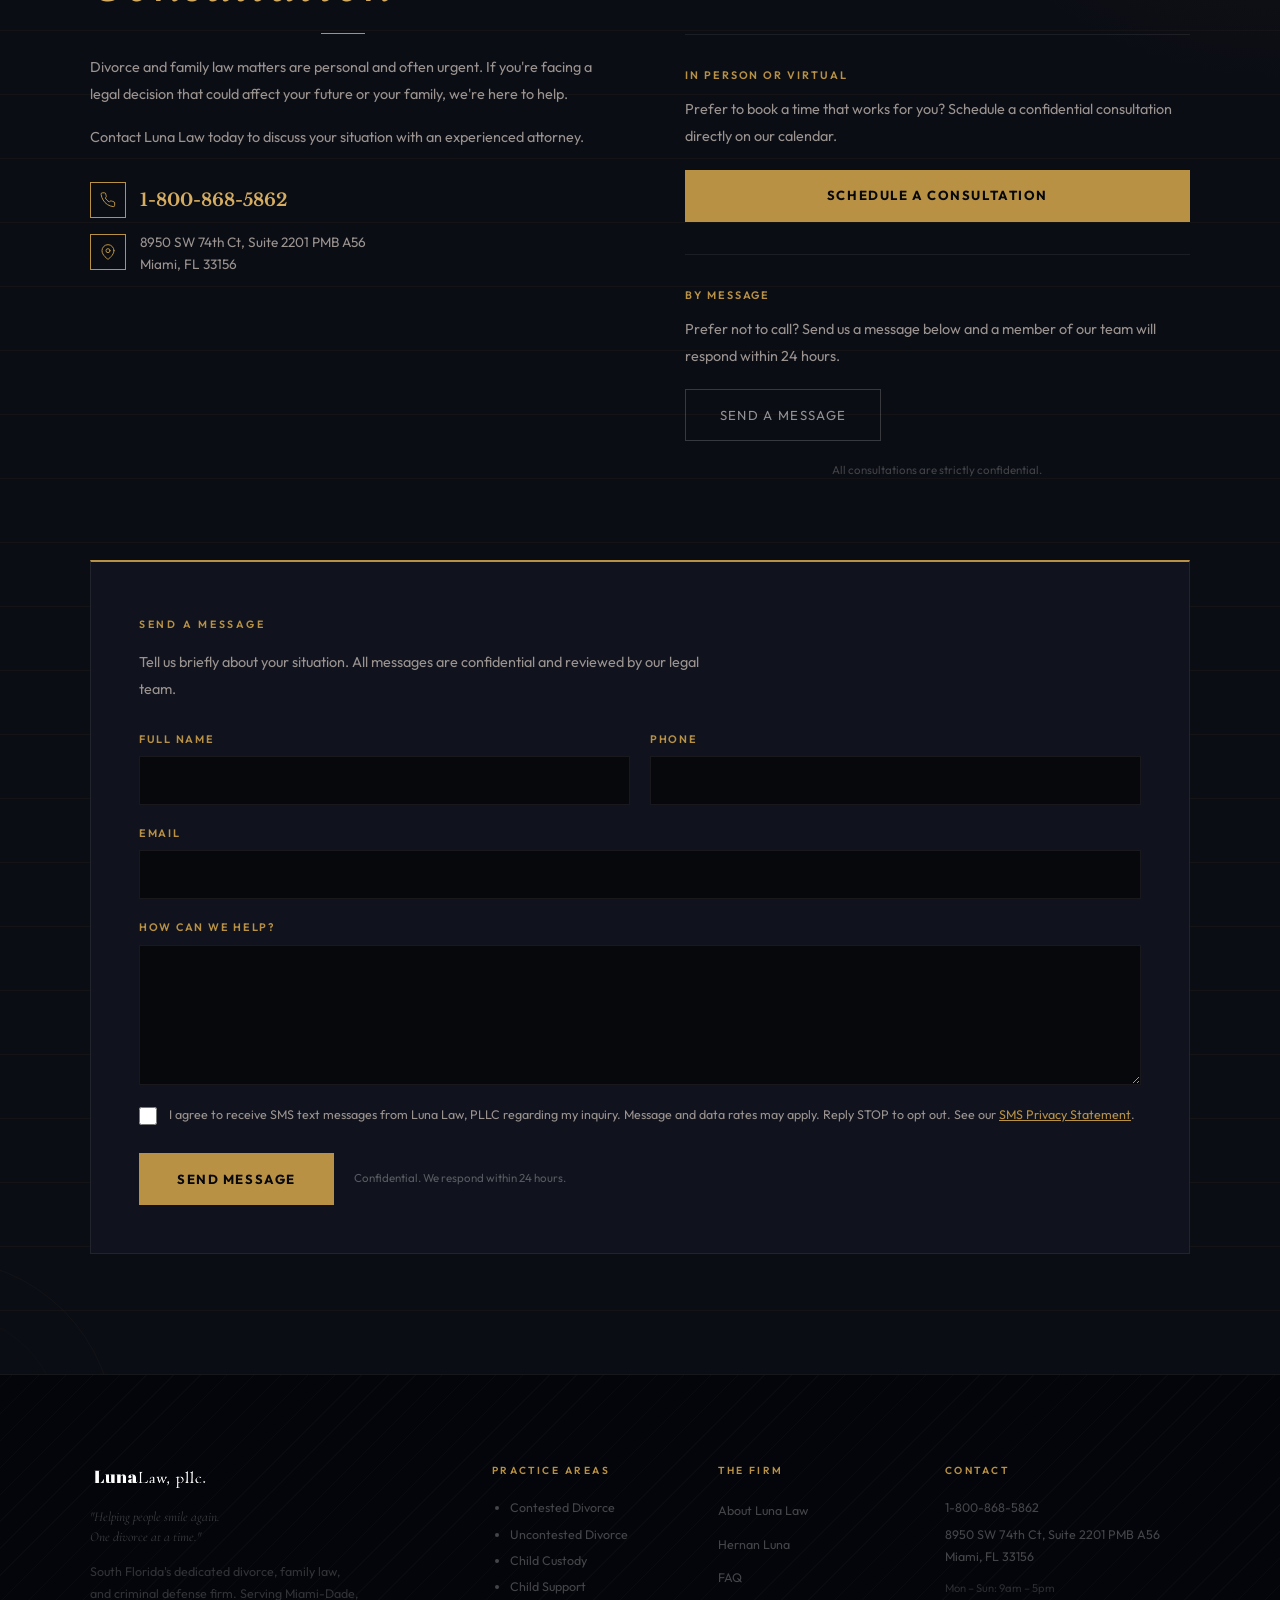
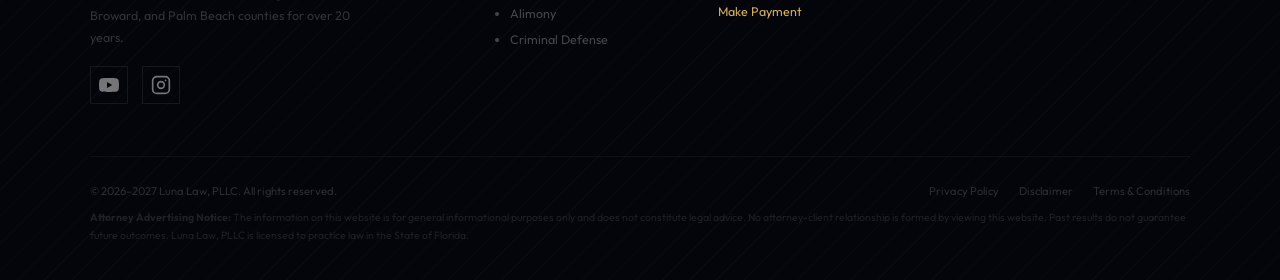
==== commit b2c41cb0: "Correct intro video length references to match the 39-second video Co-Authored-By: Claude Opus 5.5 <" ====
--- a/index.html
+++ b/index.html
@@ -443,7 +443,7 @@
   <div class="section-wrap">
     <div class="video-grid">
       <div class="yt-lite reveal" data-video-id="h54zNLlksV0" data-video-title="Meet Luna Law — Hernan Luna introduces the firm">
-        <img src="assets/intro-video-poster.jpg" alt="Hernan Luna introduces Luna Law, PLLC — watch the 30-second firm overview" width="1280" height="720" loading="lazy" decoding="async">
+        <img src="assets/intro-video-poster.jpg" alt="Hernan Luna introduces Luna Law, PLLC — watch the 39-second firm overview" width="1280" height="720" loading="lazy" decoding="async">
         <button type="button" class="yt-lite-play" aria-label="Play video: Meet Luna Law">
           <svg viewBox="0 0 24 24" aria-hidden="true"><path d="M8 5v14l11-7z"/></svg>
         </button>
@@ -452,7 +452,7 @@
         <div class="s-label"><span class="s-label-bar" aria-hidden="true"></span><span class="s-label-text">Meet Luna Law</span></div>
         <h2 class="s-title" id="video-h">Get to Know<br><em>Luna Law</em></h2>
         <div class="gold-line" aria-hidden="true"></div>
-        <p class="video-body">In thirty seconds, Hernan Luna introduces the firm, the team, and the family-first approach behind every case we take on in South Florida.</p>
+        <p class="video-body">In under a minute, Hernan Luna introduces the firm, the team, and the family-first approach behind every case we take on in South Florida.</p>
         <p class="video-body">Subscribe to our YouTube channel for Ask Luna — straight answers on Florida divorce, custody, support, and criminal defense — and catch the live stream every Thursday at 12 PM ET.</p>
         <div class="video-actions">
           <a href="https://www.youtube.com/@LunaLawMiami?sub_confirmation=1" onclick="gtag('event', 'youtube_click', {'event_category': 'engagement', 'event_label': 'Subscribe Button'});" target="_blank" rel="noopener noreferrer" class="btn-gold">Subscribe on YouTube</a>
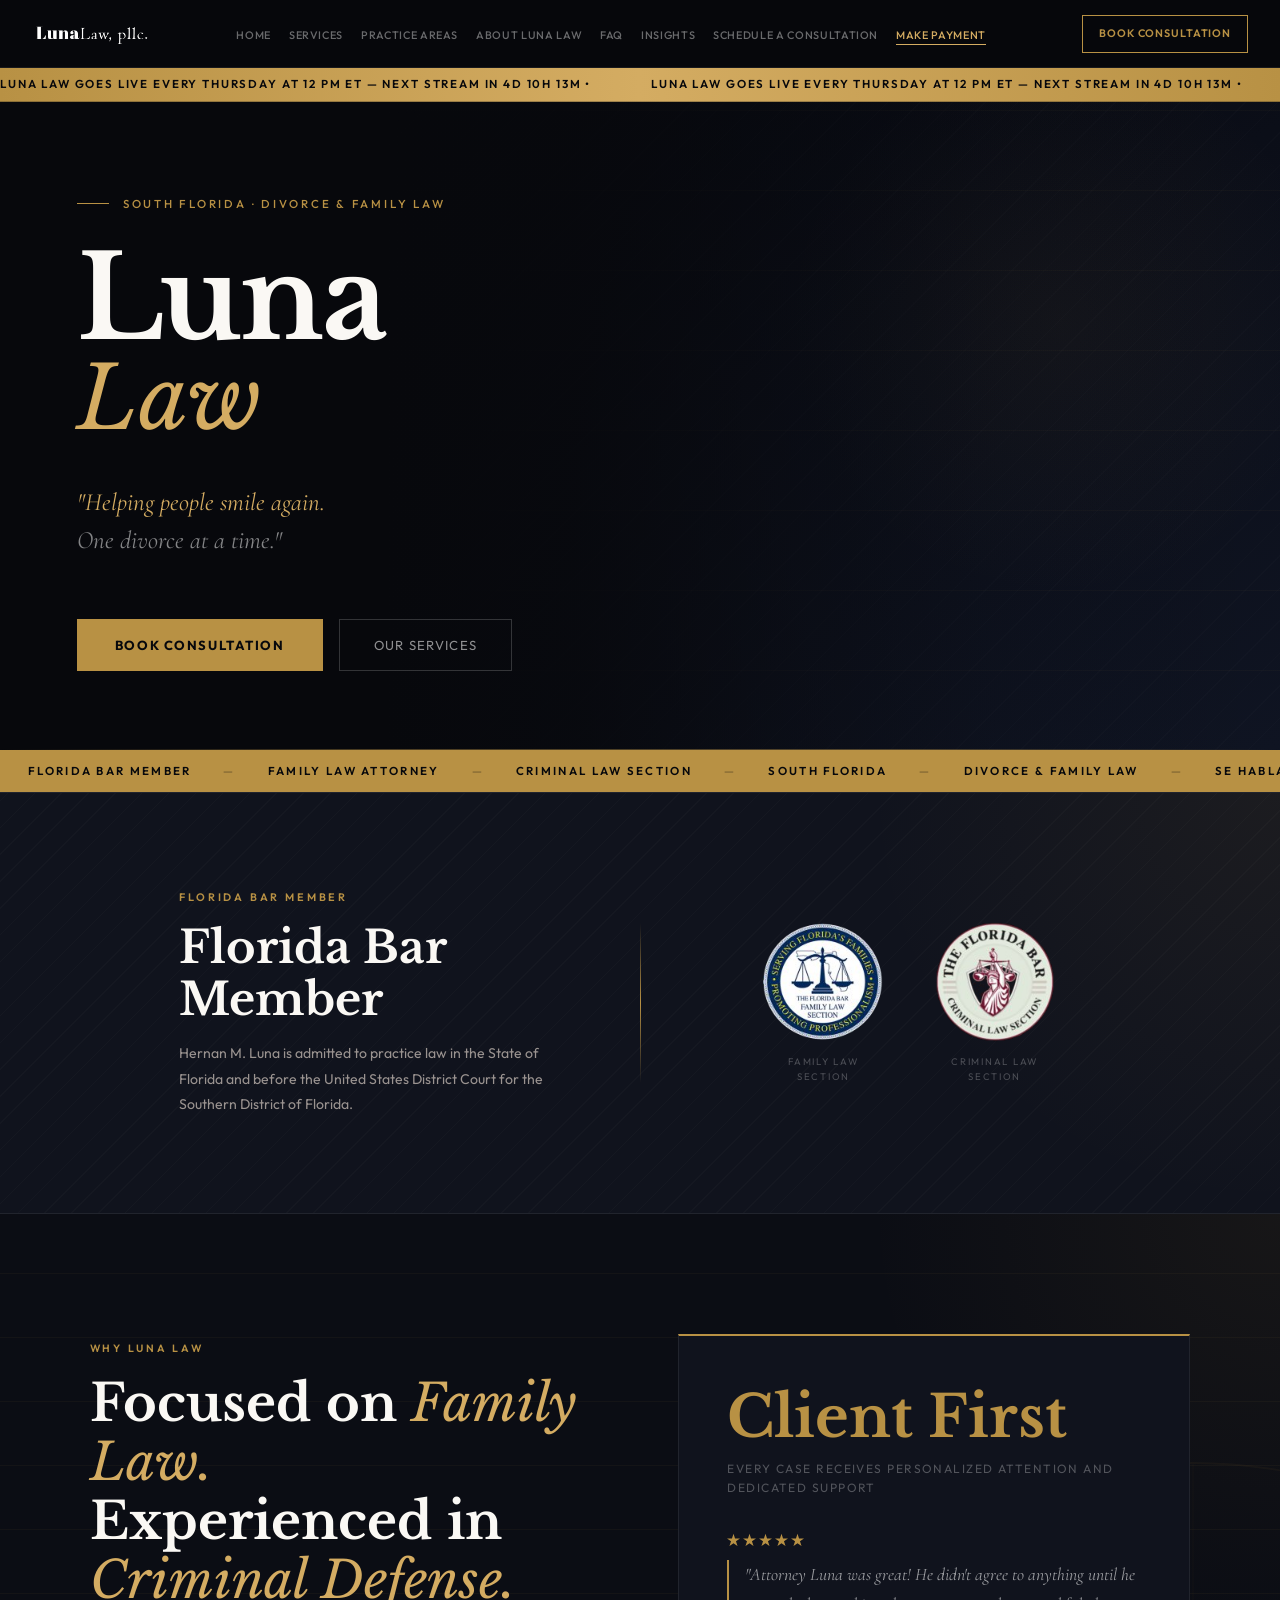
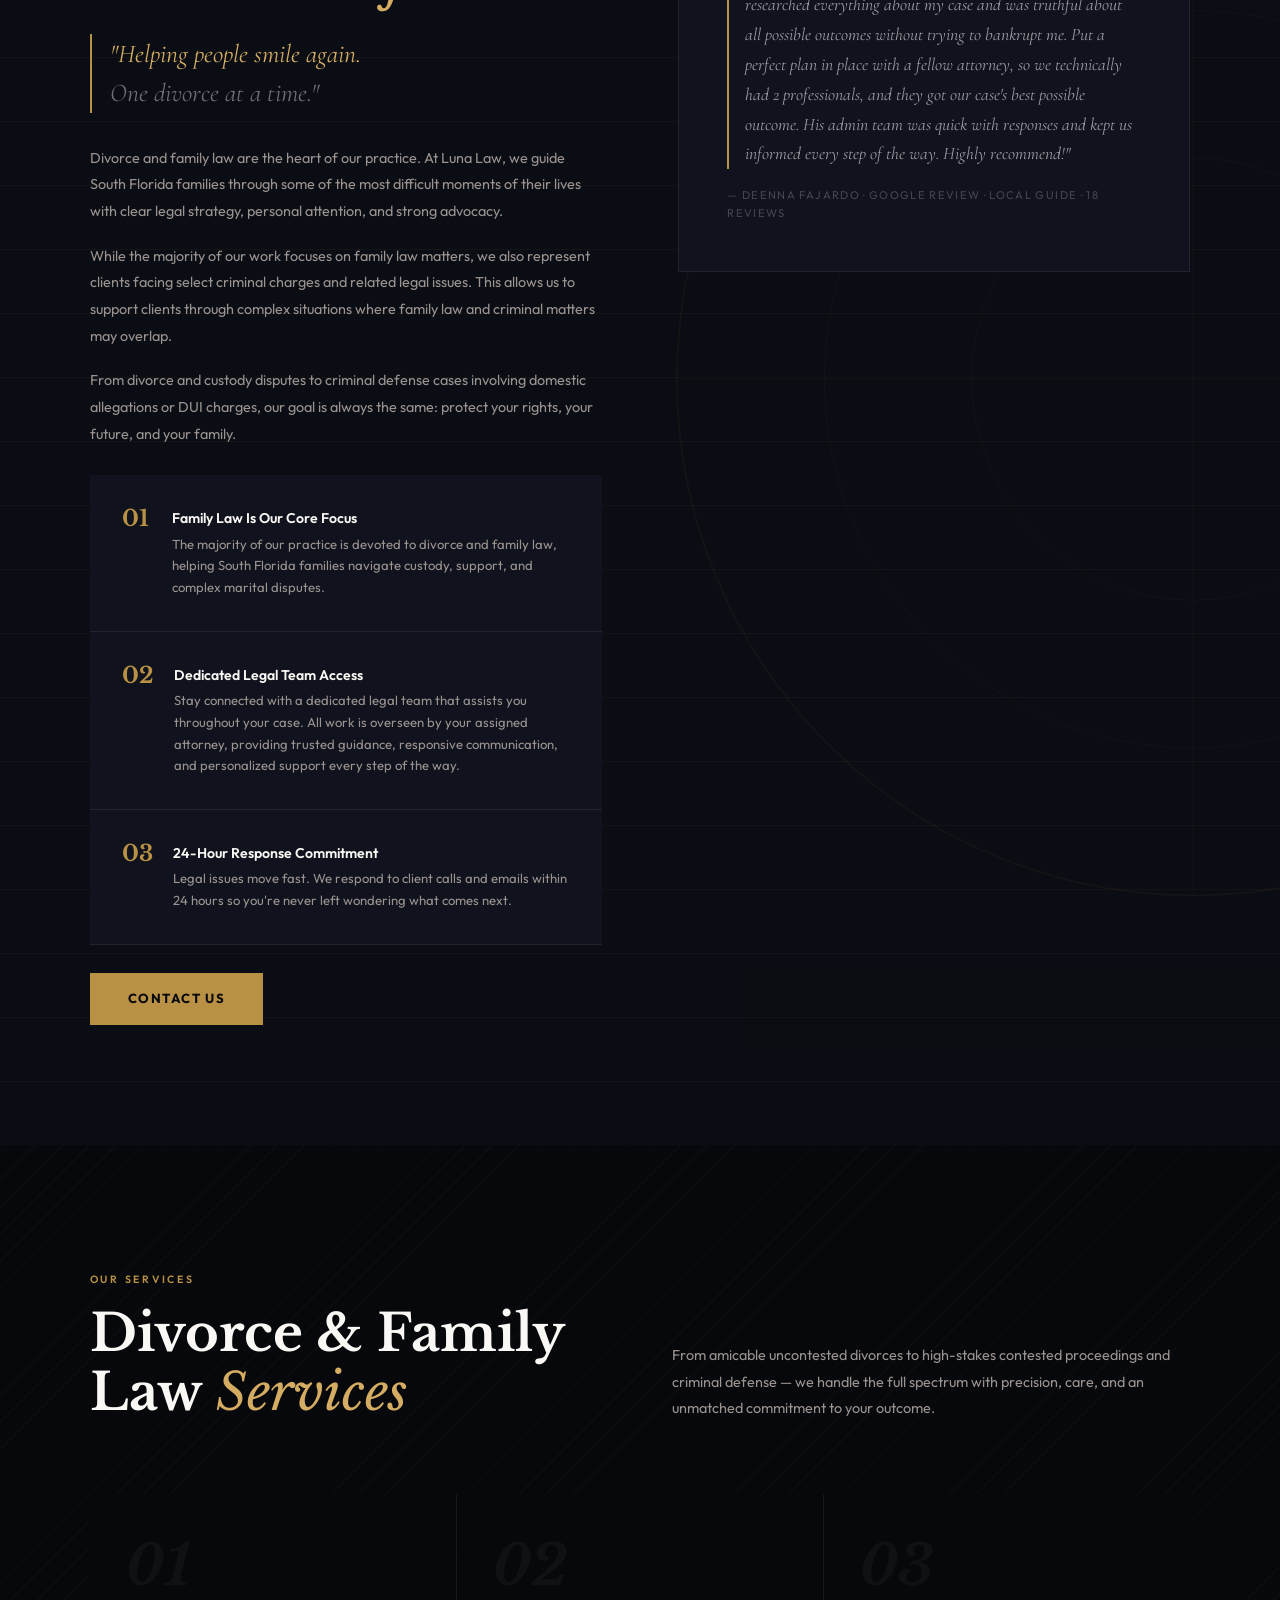
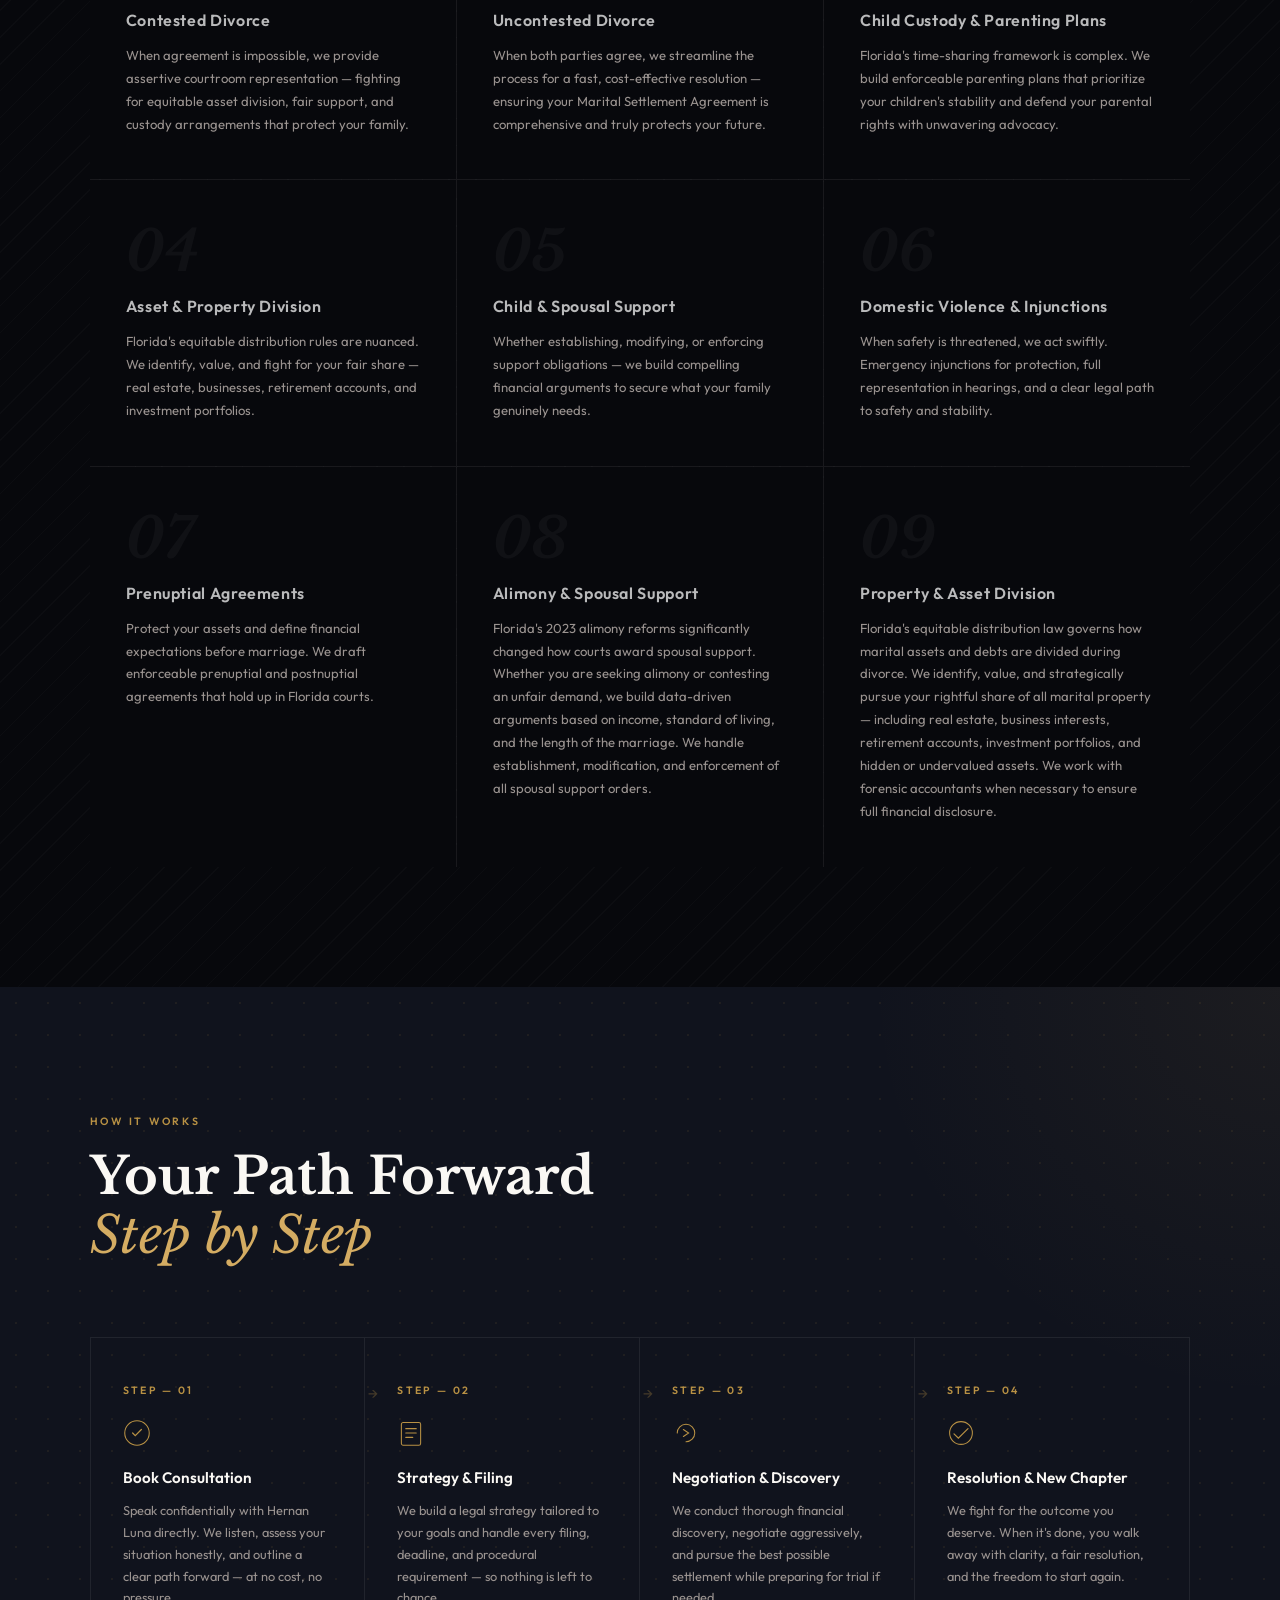
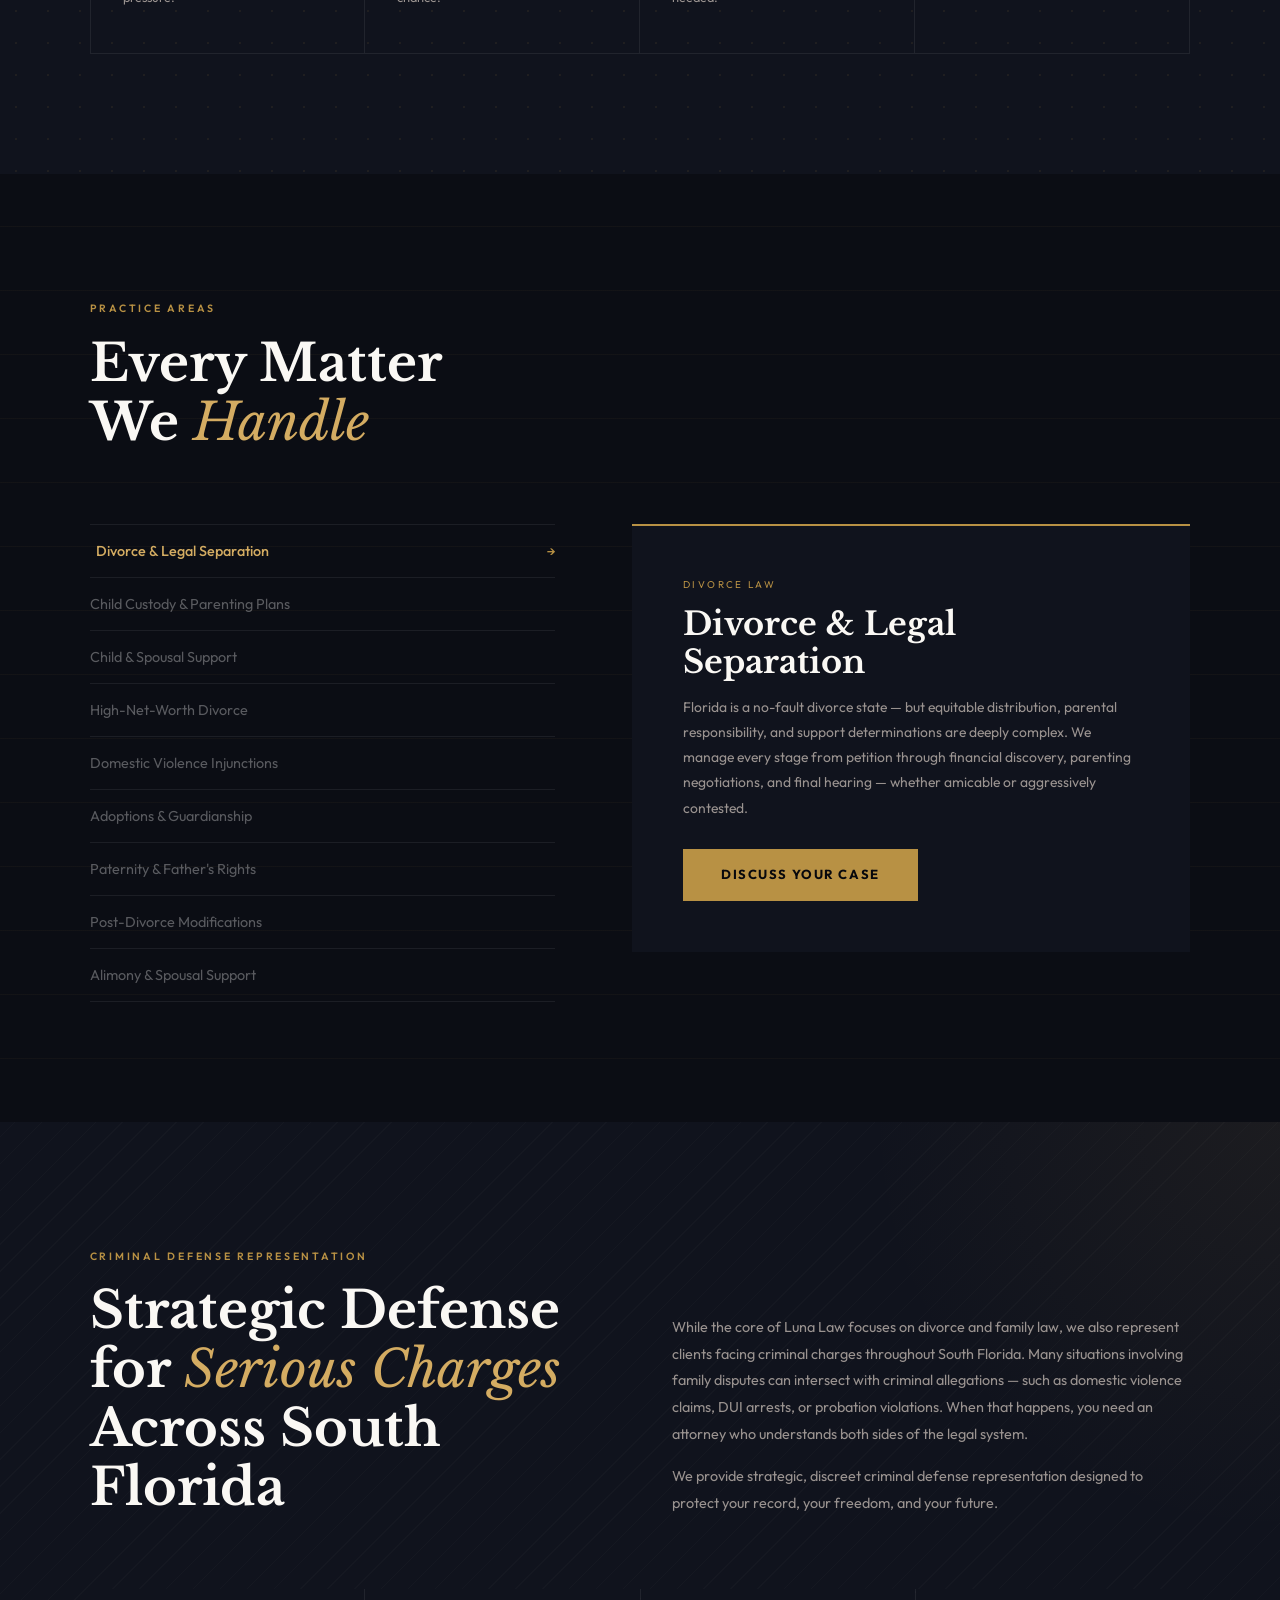
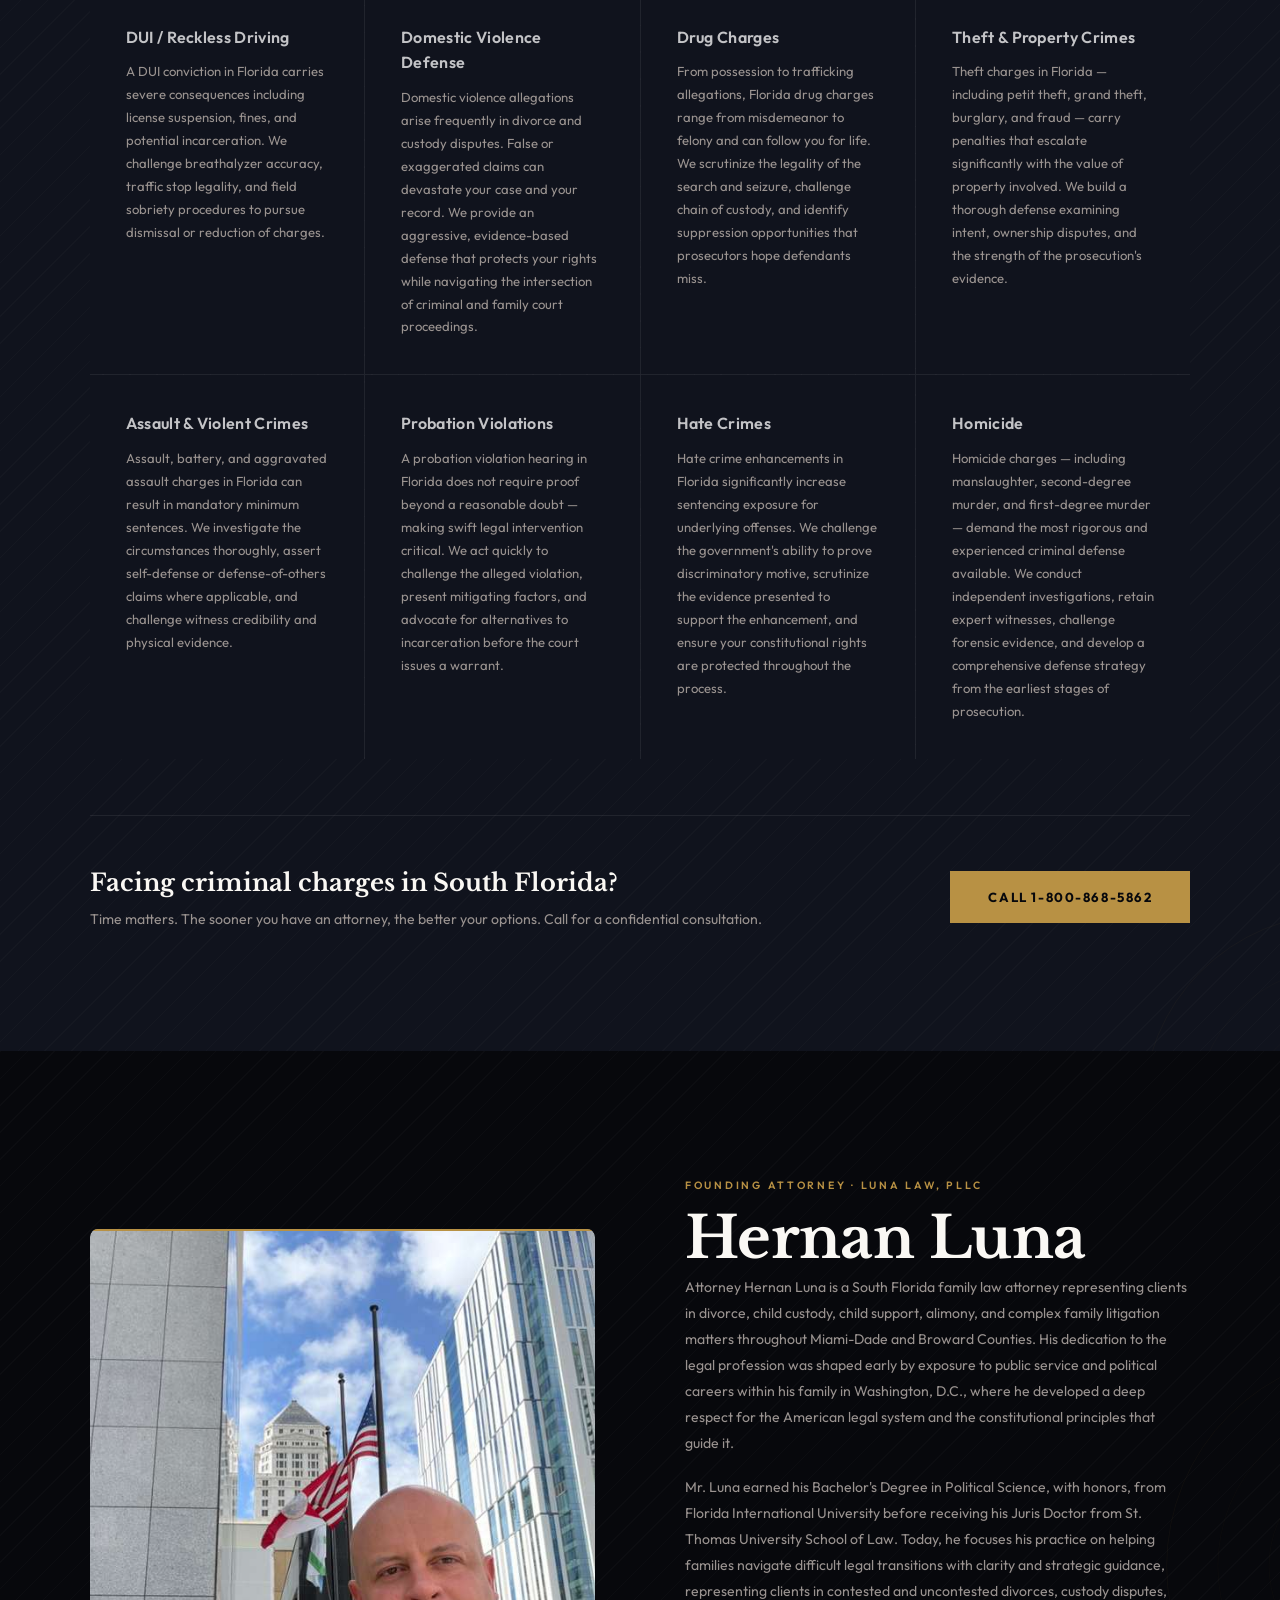
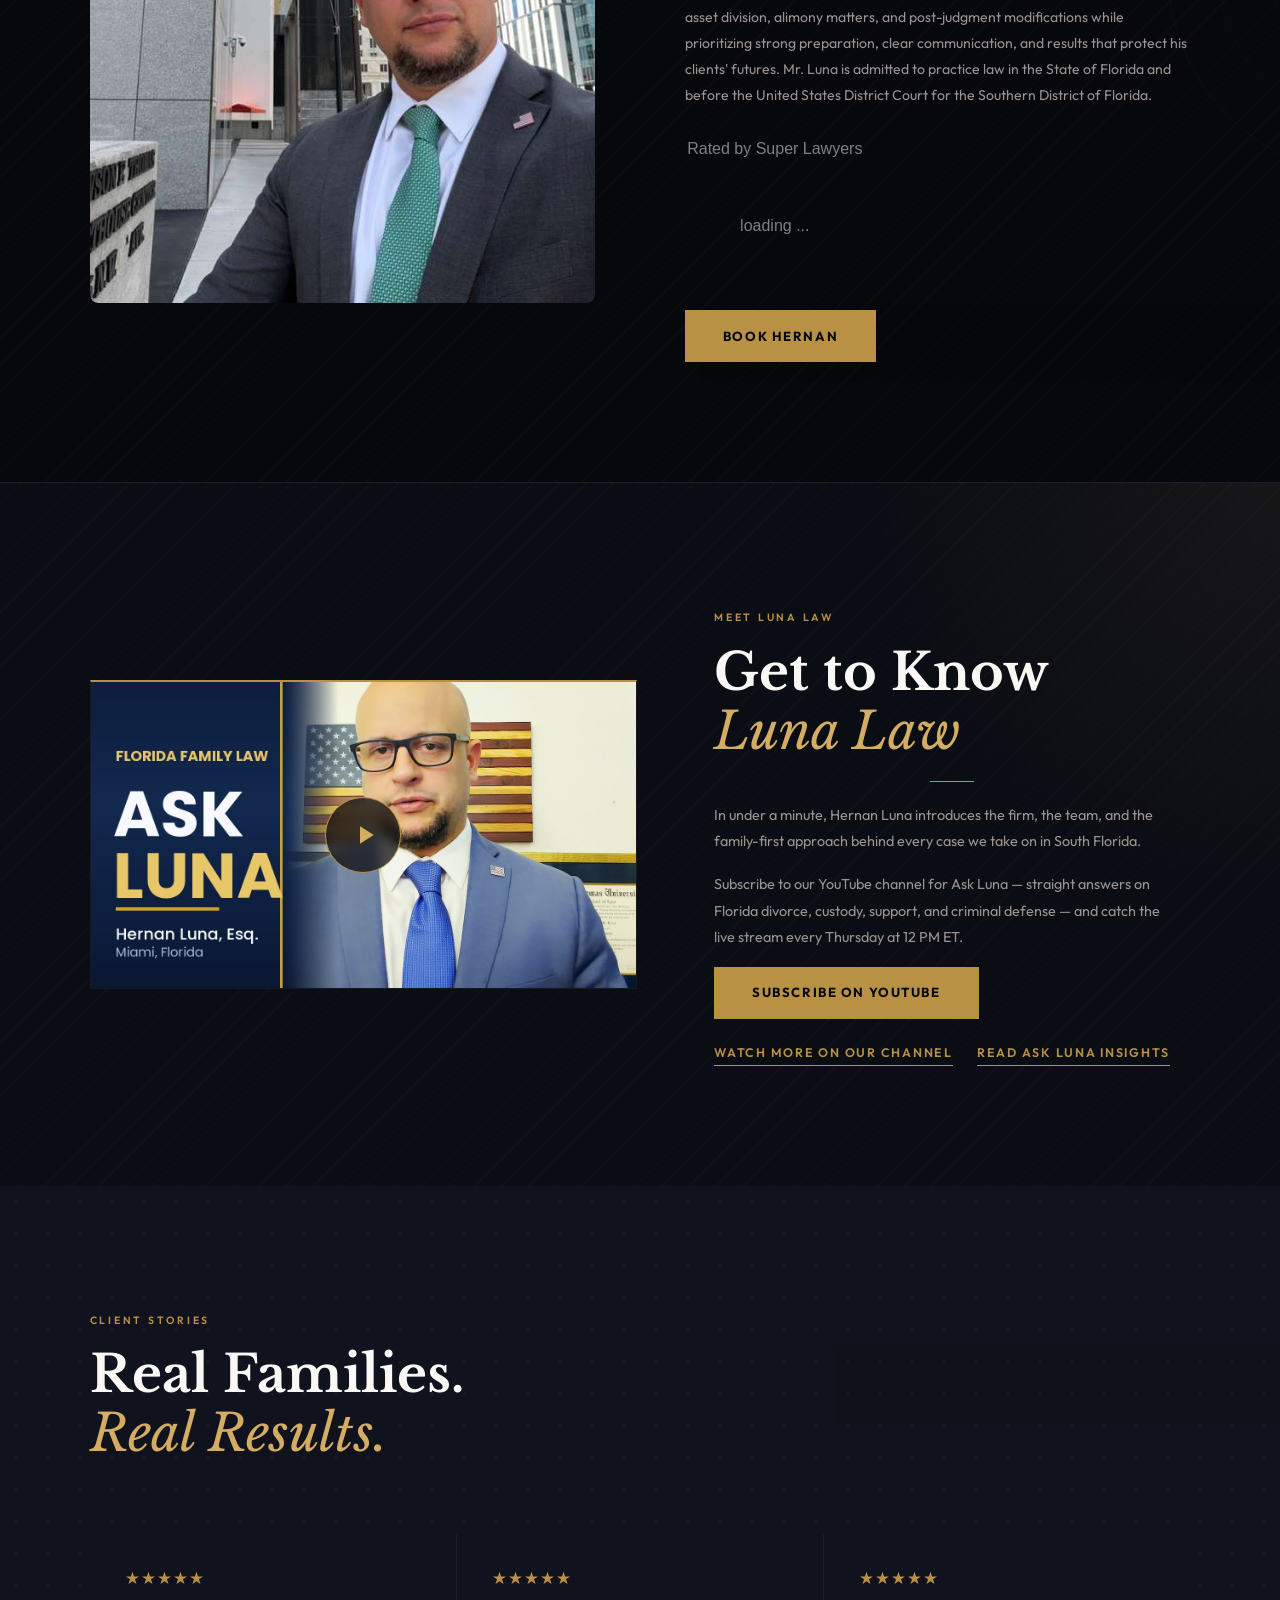
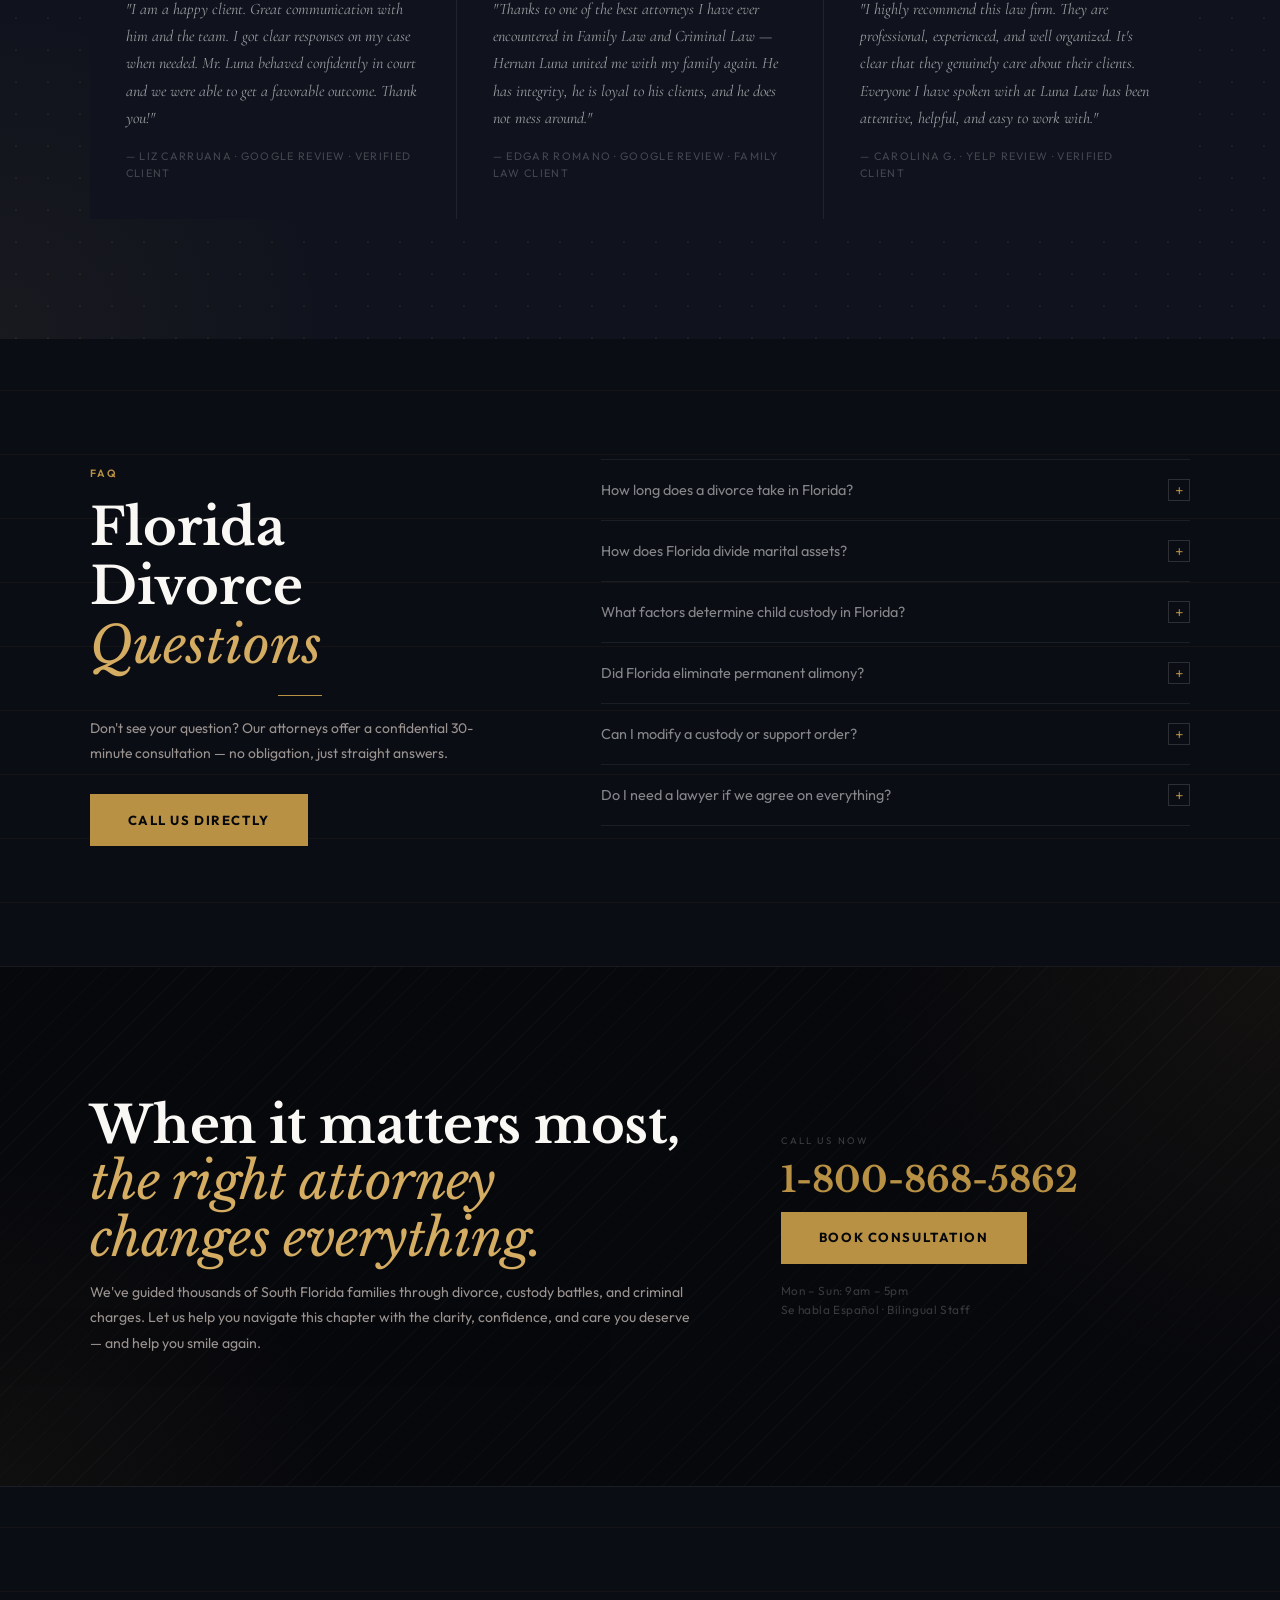
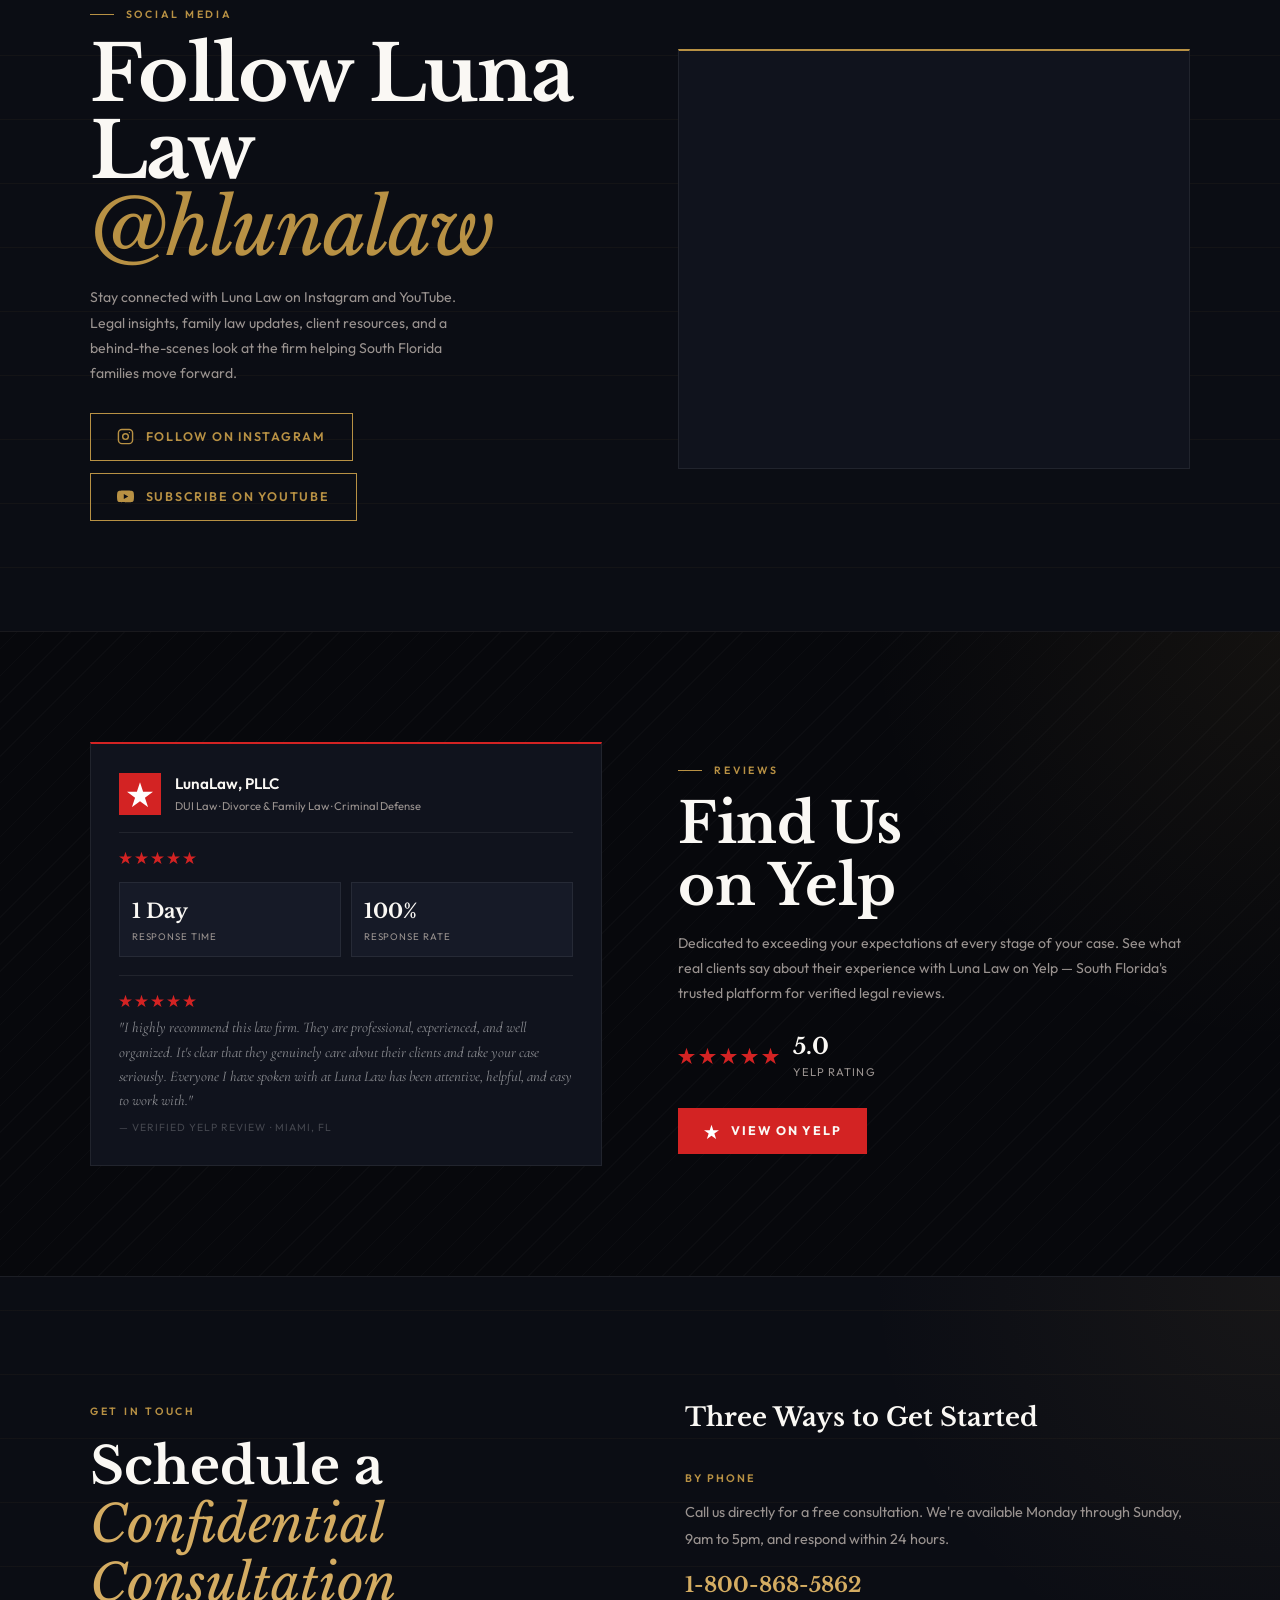
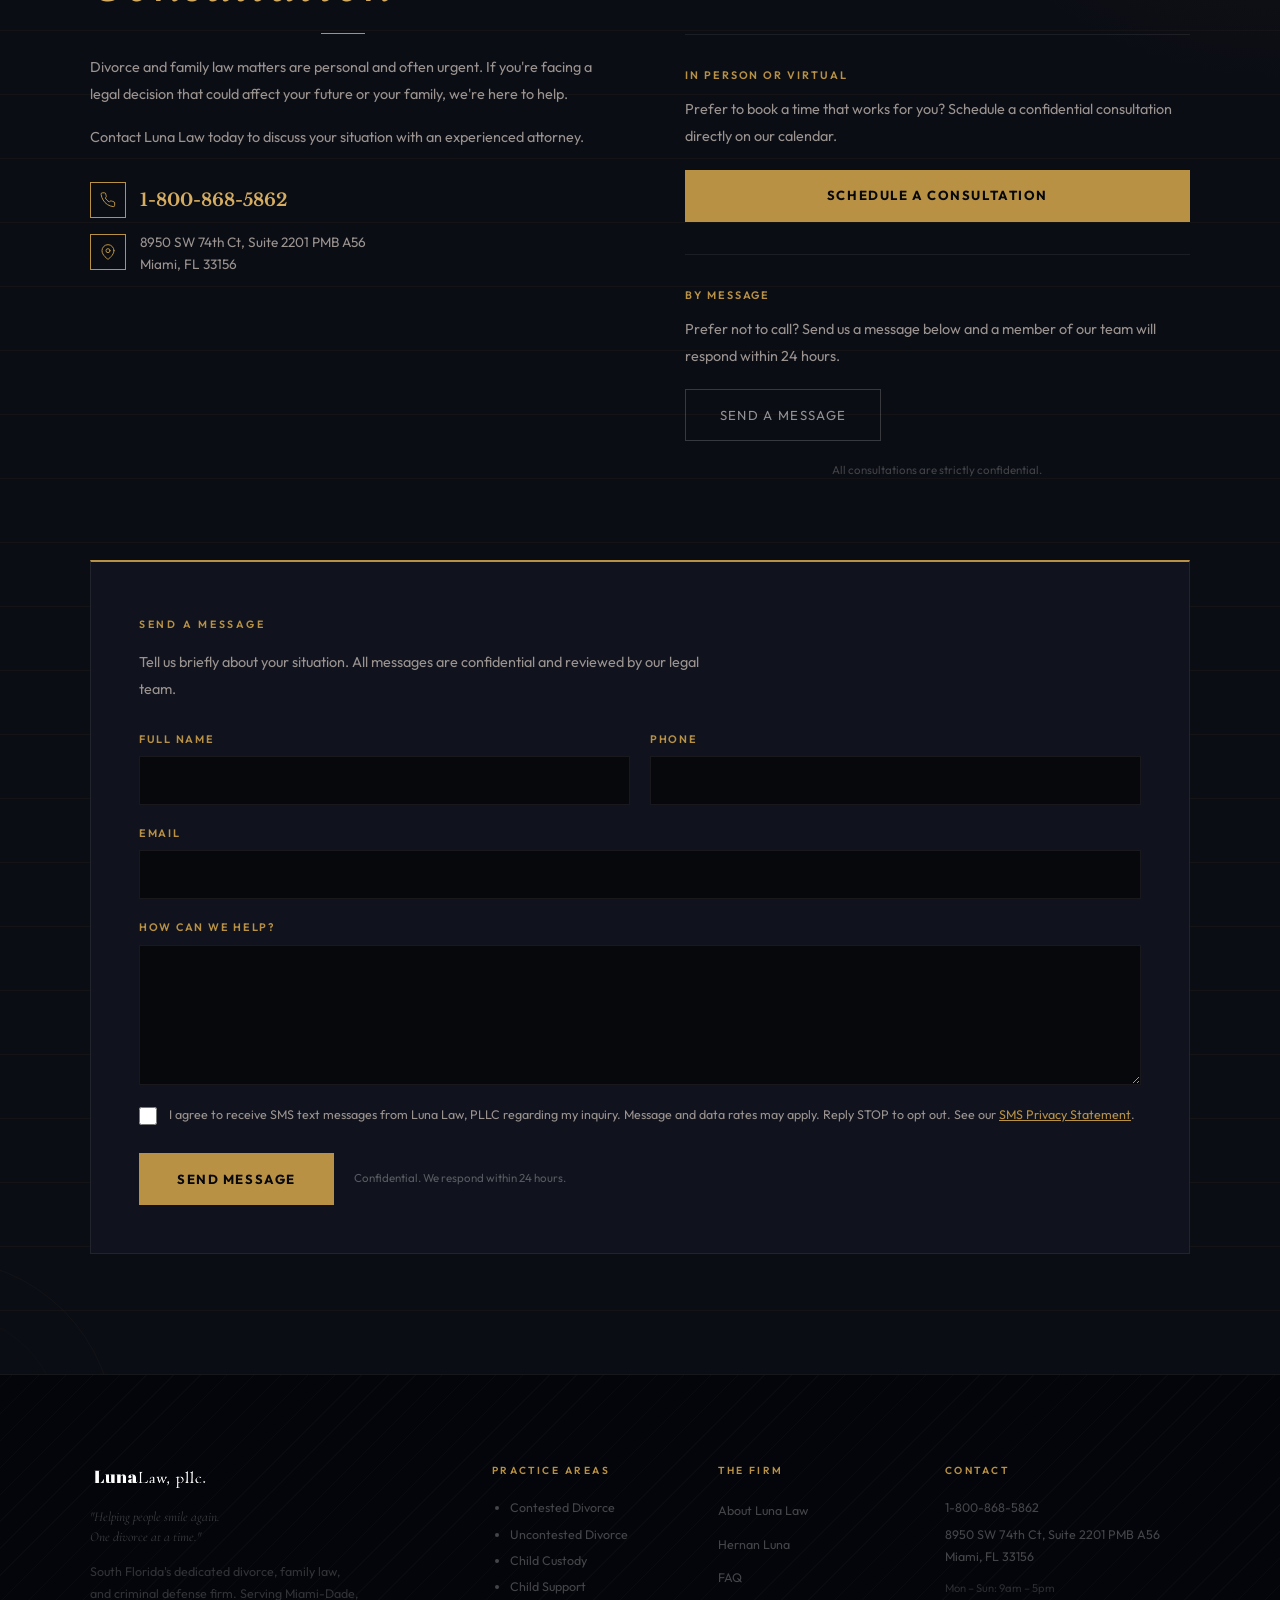
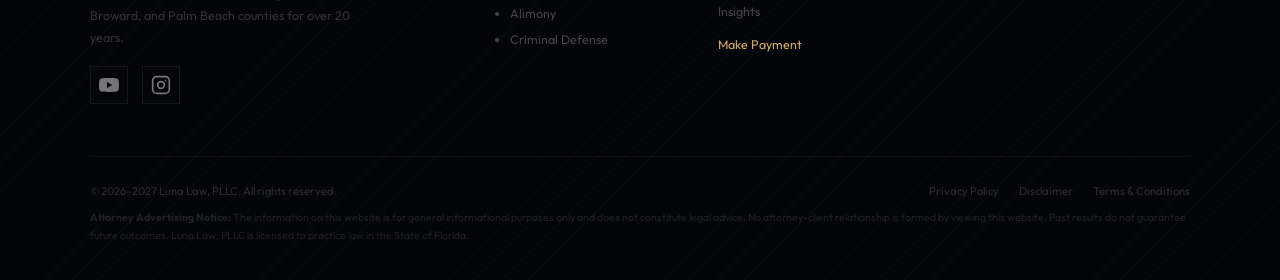
==== commit 373e85e8: "Add Insights section: hub plus three articles paired with Instagram reels Co-Authored-By: Claude Opu" ====
--- a/index.html
+++ b/index.html
@@ -122,6 +122,7 @@
       <li><a href="#practice">Practice Areas</a></li>
       <li><a href="about.html">About Luna Law</a></li>
       <li><a href="faq.html">FAQ</a></li>
+      <li><a href="insights/">Insights</a></li>
       <li class="nav-schedule"><a href="https://calendly.com/hernanlunalaw" onclick="gtag('event', 'book_consultation_click', {'event_category': 'engagement', 'event_label': 'Calendly Booking'});" target="_blank" rel="noopener noreferrer">Schedule a Consultation</a></li>
       <li><a href="https://secure.lawpay.com/pages/luna/operating" onclick="gtag('event', 'make_payment_click', {'event_category': 'engagement', 'event_label': 'LawPay Payment'});" target="_blank" rel="noopener noreferrer" style="color:var(--gold-lt);border-bottom-color:var(--gold-lt)">Make Payment</a></li>
     </ul>
@@ -131,7 +132,7 @@
     </button>
   </nav>
   <nav class="nav-drawer" id="nav-drawer" aria-label="Mobile navigation" aria-hidden="true">
-    <a href="index.html">Home</a><a href="#services">Services</a><a href="#practice">Practice Areas</a><a href="about.html">About Luna Law</a><a href="faq.html">FAQ</a><a href="https://calendly.com/hernanlunalaw" onclick="gtag('event', 'book_consultation_click', {'event_category': 'engagement', 'event_label': 'Calendly Booking'});" target="_blank" rel="noopener noreferrer">Schedule a Consultation</a>
+    <a href="index.html">Home</a><a href="#services">Services</a><a href="#practice">Practice Areas</a><a href="about.html">About Luna Law</a><a href="faq.html">FAQ</a><a href="insights/">Insights</a><a href="https://calendly.com/hernanlunalaw" onclick="gtag('event', 'book_consultation_click', {'event_category': 'engagement', 'event_label': 'Calendly Booking'});" target="_blank" rel="noopener noreferrer">Schedule a Consultation</a>
     <a href="https://secure.lawpay.com/pages/luna/operating" onclick="gtag('event', 'make_payment_click', {'event_category': 'engagement', 'event_label': 'LawPay Payment'});" target="_blank" rel="noopener noreferrer" style="font-family:'Outfit',sans-serif;font-style:normal;font-size:.85rem;letter-spacing:.14em;text-transform:uppercase;color:var(--gold-lt);">Make Payment</a>
     <a href="tel:+18008685862" onclick="gtag('event', 'phone_call_click', {'event_category': 'engagement', 'event_label': 'Phone Call'});" class="drawer-phone">1-800-868-5862</a>
     <a href="https://calendly.com/hernanlunalaw" onclick="gtag('event', 'book_consultation_click', {'event_category': 'engagement', 'event_label': 'Calendly Booking'});" target="_blank" rel="noopener noreferrer" class="drawer-cta">Book Consultation</a>
@@ -457,6 +458,7 @@
         <div class="video-actions">
           <a href="https://www.youtube.com/@LunaLawMiami?sub_confirmation=1" onclick="gtag('event', 'youtube_click', {'event_category': 'engagement', 'event_label': 'Subscribe Button'});" target="_blank" rel="noopener noreferrer" class="btn-gold">Subscribe on YouTube</a>
           <a href="https://www.youtube.com/@LunaLawMiami" onclick="gtag('event', 'youtube_click', {'event_category': 'engagement', 'event_label': 'Video Section'});" target="_blank" rel="noopener noreferrer" class="video-link">Watch more on our channel</a>
+          <a href="insights/" class="video-link">Read Ask Luna Insights</a>
         </div>
       </div>
     </div>
@@ -672,7 +674,7 @@
       <a href="https://instagram.com/hlunalaw" onclick="gtag('event', 'instagram_click', {'event_category': 'engagement', 'event_label': 'Footer Icon'});" target="_blank" rel="noopener noreferrer" aria-label="Luna Law on Instagram"><svg width="20" height="20" viewBox="0 0 24 24" fill="none" stroke="currentColor" stroke-width="2" stroke-linecap="round" stroke-linejoin="round" aria-hidden="true"><rect x="2" y="2" width="20" height="20" rx="5"/><circle cx="12" cy="12" r="4"/><line x1="17.5" y1="6.5" x2="17.51" y2="6.5"/></svg></a>
     </div></div>
     <nav aria-label="Practice areas"><div class="footer-head">Practice Areas</div><ul class="footer-links-plain"><li>Contested Divorce</li><li>Uncontested Divorce</li><li>Child Custody</li><li>Child Support</li><li>Alimony</li><li>Criminal Defense</li></ul></nav>
-    <nav aria-label="Firm links"><div class="footer-head">The Firm</div><ul class="footer-links"><li><a href="about.html">About Luna Law</a></li><li><a href="index.html#attorney">Hernan Luna</a></li><li><a href="faq.html">FAQ</a></li><li><a href="https://secure.lawpay.com/pages/luna/operating" onclick="gtag('event', 'make_payment_click', {'event_category': 'engagement', 'event_label': 'LawPay Payment'});" target="_blank" rel="noopener noreferrer" style="color:var(--gold-lt)">Make Payment</a></li></ul></nav>
+    <nav aria-label="Firm links"><div class="footer-head">The Firm</div><ul class="footer-links"><li><a href="about.html">About Luna Law</a></li><li><a href="index.html#attorney">Hernan Luna</a></li><li><a href="faq.html">FAQ</a></li><li><a href="insights/">Insights</a></li><li><a href="https://secure.lawpay.com/pages/luna/operating" onclick="gtag('event', 'make_payment_click', {'event_category': 'engagement', 'event_label': 'LawPay Payment'});" target="_blank" rel="noopener noreferrer" style="color:var(--gold-lt)">Make Payment</a></li></ul></nav>
     <div class="footer-contact"><div class="footer-head">Contact</div><p><a href="tel:+18008685862" onclick="gtag('event', 'phone_call_click', {'event_category': 'engagement', 'event_label': 'Phone Call'});">1-800-868-5862</a></p><p>8950 SW 74th Ct, Suite 2201 PMB A56<br>Miami, FL 33156</p><p style="margin-top:12px;font-size:.7rem;color:rgba(255,255,255,.16)">Mon – Sun: 9am – 5pm</p></div>
   </div>
   </div><!-- end footer-grid -->
--- a/css/styles.css
+++ b/css/styles.css
@@ -1011,15 +1011,19 @@
 /* ===== NAV: NO-WRAP + COMPACT LAPTOP TIER ===== */
 .nav-links li,.nav-links a,.nav-cta{white-space:nowrap}
 .nav-links{flex-wrap:nowrap;min-width:0}
-@media (min-width:861px) and (max-width:1440px){
+@media (min-width:861px) and (max-width:1536px){
   .nav{padding:0 clamp(16px,2.5vw,32px)}
   .nav-logo img{height:30px}
   .nav-links{gap:clamp(10px,1.4vw,20px)}
   .nav-links a{font-size:.68rem;letter-spacing:.06em}
   .nav-cta{min-height:38px;padding:8px 16px;font-size:.68rem;letter-spacing:.08em;margin-left:12px}
 }
-@media (min-width:861px) and (max-width:1100px){
+@media (min-width:861px) and (max-width:1200px){
   .nav-links .nav-schedule{display:none} /* Book Consultation CTA goes to the same Calendly page */
+}
+@media (min-width:861px) and (max-width:1000px){
+  .nav-links{gap:8px} /* 7 links + CTA fit down to 861px */
+  .nav-links a{letter-spacing:.04em}
 }
 
 /* ===== VIDEO + SOCIAL ===== */
@@ -1046,3 +1050,73 @@
 @media (min-width:861px){#criminal-defense > div[style]{padding-left:clamp(28px,7vw,90px);padding-right:clamp(28px,7vw,90px)}}
 .about-video{max-width:880px;margin-left:auto;margin-right:auto}
 .about-video .yt-lite{border-radius:8px}
+
+/* ===== INSIGHTS (HUB + ARTICLES + INSTAGRAM REEL FACADE) ===== */
+.ins-intro{font-size:.95rem;line-height:1.85;color:var(--text);max-width:680px;margin-top:8px}
+.ins-grid{display:grid;grid-template-columns:repeat(3,1fr);gap:1px;background:var(--rim);margin-top:clamp(40px,5vw,64px)}
+.ins-card{background:var(--surface);padding:clamp(26px,3vw,38px);border-top:2px solid transparent;display:flex;flex-direction:column;transition:background .25s,border-color .25s}
+.ins-card:hover{background:var(--lift);border-top-color:var(--gold)}
+.ins-card-cat{font-family:'Outfit',sans-serif;font-size:.62rem;font-weight:600;letter-spacing:.2em;text-transform:uppercase;color:var(--gold);margin-bottom:14px}
+.ins-card-title{font-family:'Libre Baskerville',serif;font-size:1.15rem;line-height:1.4;color:var(--white);margin-bottom:12px}
+.ins-card-title a{color:inherit}
+.ins-card-title a:hover{color:var(--gold-lt)}
+.ins-card-excerpt{font-size:.88rem;line-height:1.8;color:var(--text);margin-bottom:20px;flex:1}
+.ins-card-meta{font-family:'Outfit',sans-serif;font-size:.72rem;letter-spacing:.06em;color:rgba(255,255,255,.55);margin-bottom:16px}
+.ins-card-link{font-family:'Outfit',sans-serif;font-size:.78rem;font-weight:600;letter-spacing:.14em;text-transform:uppercase;color:var(--gold);border-bottom:1px solid var(--gold);padding-bottom:2px;align-self:flex-start}
+.ins-crumb ol{list-style:none;display:flex;flex-wrap:wrap;gap:8px;padding:0;margin:0 0 28px;font-family:'Outfit',sans-serif;font-size:.72rem;letter-spacing:.08em;text-transform:uppercase;color:rgba(255,255,255,.55)}
+.ins-crumb li+li::before{content:"/";margin-right:8px;color:rgba(255,255,255,.3)}
+.ins-crumb a{color:rgba(255,255,255,.55)}
+.ins-crumb a:hover{color:var(--gold-lt)}
+.ins-head{max-width:900px;margin-bottom:clamp(36px,5vw,56px)}
+.ins-title{font-size:clamp(1.7rem,3.4vw,2.6rem);margin-bottom:16px}
+.ins-meta{font-family:'Outfit',sans-serif;font-size:.8rem;letter-spacing:.04em;color:rgba(255,255,255,.55);margin-bottom:28px}
+.ins-meta a{color:var(--gold-lt)}
+.ins-answer{background:var(--surface);border:1px solid var(--rim);border-left:3px solid var(--gold);padding:22px 26px}
+.ins-answer-label{font-family:'Outfit',sans-serif;font-size:.64rem;font-weight:600;letter-spacing:.24em;text-transform:uppercase;color:var(--gold);margin-bottom:10px}
+.ins-answer p:last-child{font-size:.98rem;line-height:1.8;color:var(--white);margin:0}
+.ins-layout{display:grid;grid-template-columns:minmax(0,1fr) 360px;grid-template-areas:"body side";gap:clamp(40px,6vw,80px);align-items:start}
+.ins-aside{grid-area:side;display:flex;flex-direction:column;gap:28px}
+.ins-body{grid-area:body;max-width:720px}
+.ins-body h2{font-family:'Libre Baskerville',serif;font-size:clamp(1.25rem,2.2vw,1.55rem);font-weight:700;color:var(--white);line-height:1.3;margin:40px 0 14px}
+.ins-body h2:first-child{margin-top:0}
+.ins-body h3{font-family:'Outfit',sans-serif;font-size:1rem;font-weight:600;color:var(--white);margin:26px 0 8px}
+.ins-body p{font-size:.95rem;line-height:1.85;color:var(--text);margin-bottom:16px}
+.ins-body ul{padding-left:20px;margin:0 0 16px}
+.ins-body li{font-size:.95rem;line-height:1.8;color:var(--text);margin-bottom:8px}
+.ins-body strong{color:var(--white)}
+.ins-body a{color:var(--gold-lt);border-bottom:1px solid rgba(212,172,98,.4)}
+.ig-lite{position:relative;width:100%;max-width:360px;aspect-ratio:9/16;background:linear-gradient(180deg,var(--surface) 0%,var(--void) 100%);border:1px solid var(--rim);border-top:2px solid var(--gold);overflow:hidden;cursor:pointer}
+.ig-lite-badge{position:absolute;top:16px;left:16px;display:inline-flex;align-items:center;gap:8px;font-family:'Outfit',sans-serif;font-size:.64rem;font-weight:600;letter-spacing:.2em;text-transform:uppercase;color:var(--gold-lt)}
+.ig-lite-badge svg{width:16px;height:16px}
+.ig-lite-caption{position:absolute;left:16px;right:16px;bottom:18px;font-family:'Libre Baskerville',serif;font-size:.95rem;line-height:1.45;color:var(--white)}
+.ig-lite-caption span{display:block;font-family:'Outfit',sans-serif;font-size:.66rem;letter-spacing:.16em;text-transform:uppercase;color:rgba(255,255,255,.55);margin-top:8px}
+.ig-lite:hover .yt-lite-play{background:var(--gold);color:var(--void);transform:scale(1.06)}
+.ig-lite.is-loaded{aspect-ratio:auto;height:700px;cursor:default;background:var(--void)}
+.ig-lite.is-loaded .ig-lite-badge,.ig-lite.is-loaded .ig-lite-caption,.ig-lite.is-loaded .yt-lite-play{display:none}
+.ig-lite iframe{position:absolute;inset:0;width:100%;height:100%;border:0;background:#fff}
+.ins-reel-link{display:inline-block;margin-top:12px;font-family:'Outfit',sans-serif;font-size:.76rem;font-weight:600;letter-spacing:.12em;text-transform:uppercase;color:var(--gold);border-bottom:1px solid var(--gold);padding-bottom:2px}
+.ins-cta{background:var(--surface);border:1px solid var(--rim);border-top:2px solid var(--gold);padding:26px}
+.ins-cta h2{font-family:'Libre Baskerville',serif;font-size:1.15rem;color:var(--white);margin-bottom:10px}
+.ins-cta p{font-size:.86rem;line-height:1.75;color:var(--text);margin-bottom:18px}
+.ins-cta-actions{display:flex;flex-direction:column;gap:10px}
+.ins-cta-actions .btn-gold,.ins-cta-actions .btn-ghost{width:100%;padding-left:16px;padding-right:16px}
+.ins-takeaways{margin-top:clamp(40px,5vw,64px);background:var(--surface);border:1px solid var(--rim);border-left:3px solid var(--gold);padding:26px 30px;max-width:720px}
+.ins-takeaways h2{font-family:'Outfit',sans-serif;font-size:.7rem;font-weight:600;letter-spacing:.24em;text-transform:uppercase;color:var(--gold);margin-bottom:14px}
+.ins-takeaways ul{padding-left:20px;margin:0}
+.ins-takeaways li{font-size:.92rem;line-height:1.75;color:var(--text);margin-bottom:8px}
+.ins-author{margin-top:clamp(40px,5vw,64px);display:grid;grid-template-columns:96px 1fr;gap:24px;align-items:center;max-width:720px;padding-top:28px;border-top:1px solid var(--rim)}
+.ins-author img{width:96px;height:96px;object-fit:cover;object-position:top center;border:1px solid var(--rim);border-radius:50%}
+.ins-author h2{font-family:'Outfit',sans-serif;font-size:.66rem;font-weight:600;letter-spacing:.24em;text-transform:uppercase;color:var(--gold);margin-bottom:6px}
+.ins-author-name{font-family:'Libre Baskerville',serif;font-size:1.05rem;color:var(--white);margin-bottom:6px}
+.ins-author p{font-size:.86rem;line-height:1.75;color:var(--text)}
+.ins-author p a{color:var(--gold-lt)}
+.ins-related{margin-top:clamp(40px,5vw,64px);max-width:720px}
+.ins-related h2{font-family:'Outfit',sans-serif;font-size:.66rem;font-weight:600;letter-spacing:.24em;text-transform:uppercase;color:var(--gold);margin-bottom:14px}
+.ins-related ul{list-style:none;padding:0;margin:0;border-top:1px solid var(--rim)}
+.ins-related li{border-bottom:1px solid var(--rim)}
+.ins-related a{display:block;padding:14px 0;font-family:'Libre Baskerville',serif;font-size:.98rem;line-height:1.45;color:var(--white)}
+.ins-related a:hover{color:var(--gold-lt)}
+.ins-disclaimer{margin-top:clamp(36px,5vw,56px);max-width:720px;font-size:.76rem;line-height:1.7;color:rgba(255,255,255,.5)}
+@media (max-width:1000px){.ins-layout{grid-template-columns:1fr;grid-template-areas:"side" "body"}.ins-grid{grid-template-columns:1fr 1fr}}
+@media (max-width:860px){.ins-aside{gap:22px}}
+@media (max-width:600px){.ins-grid{grid-template-columns:1fr}.ig-lite{max-width:100%}.ig-lite.is-loaded{height:calc(110vw + 190px)}.ins-author{grid-template-columns:72px 1fr}.ins-author img{width:72px;height:72px}}
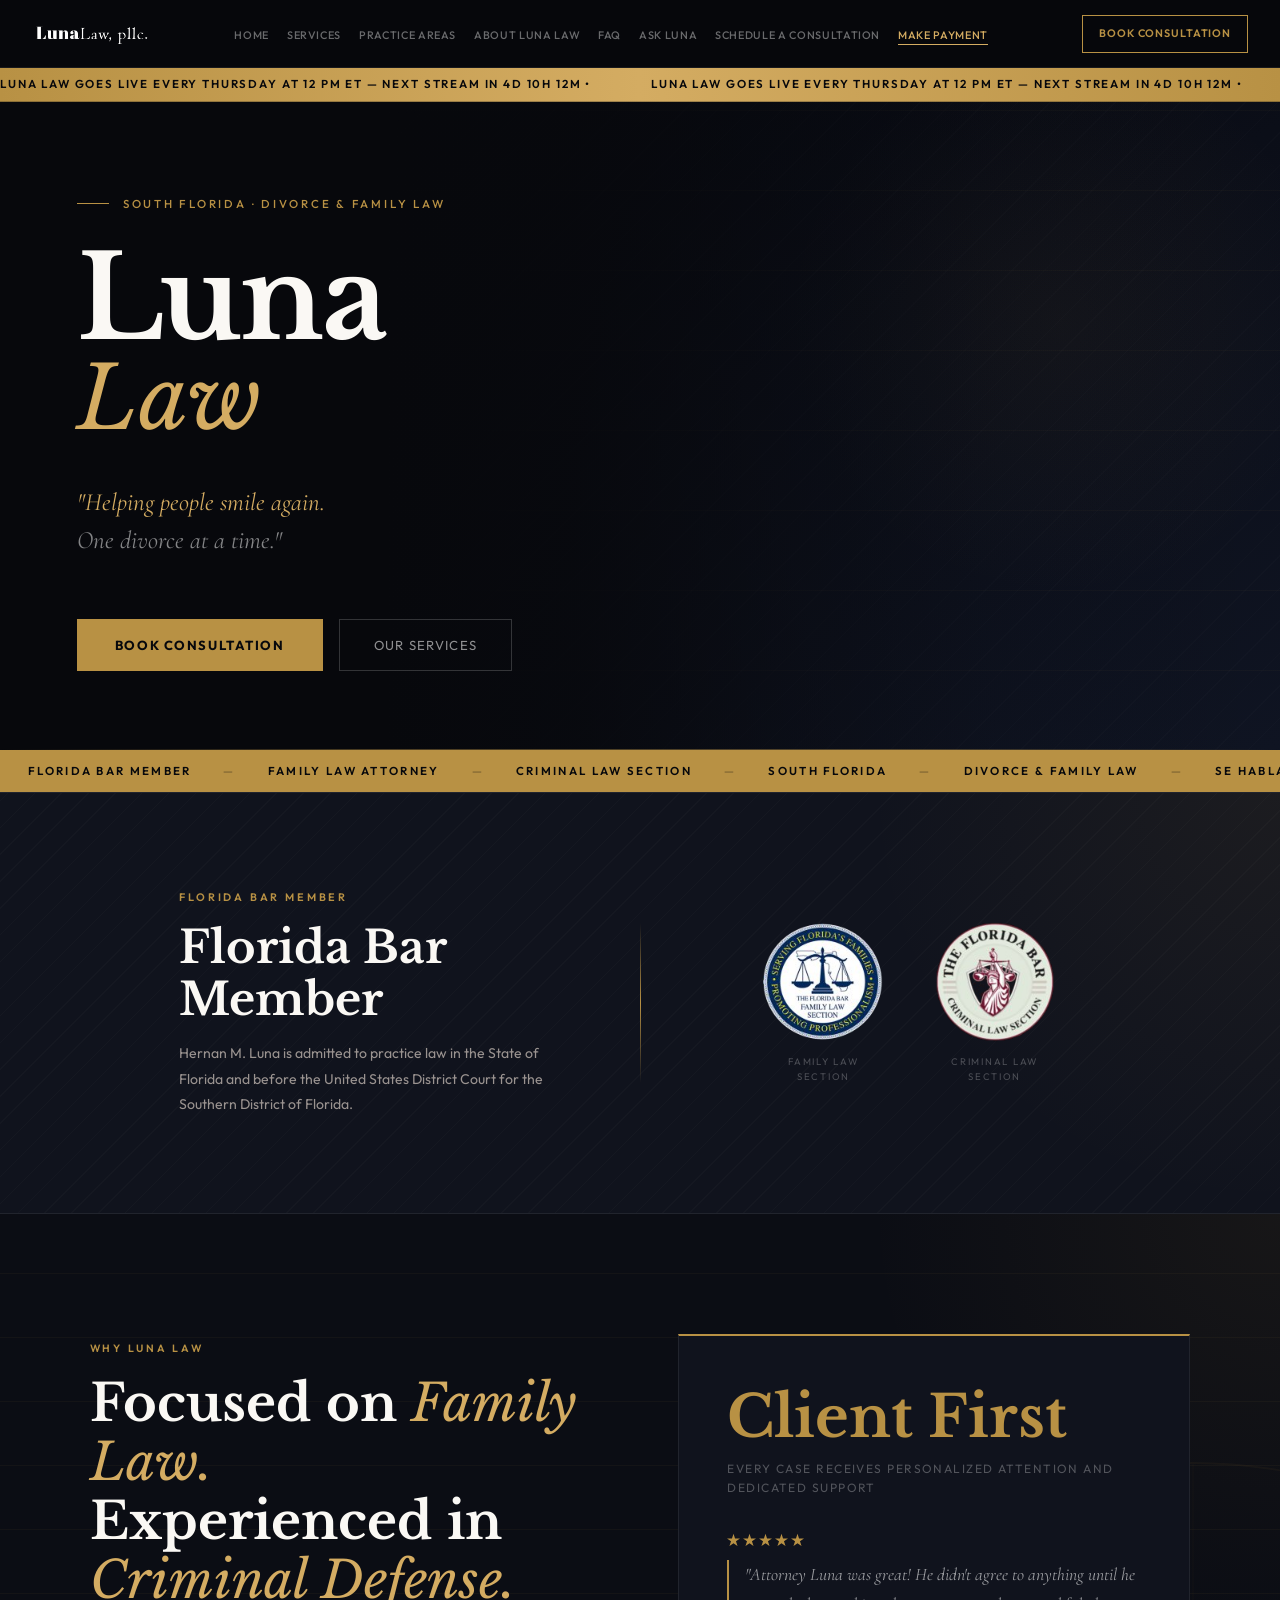
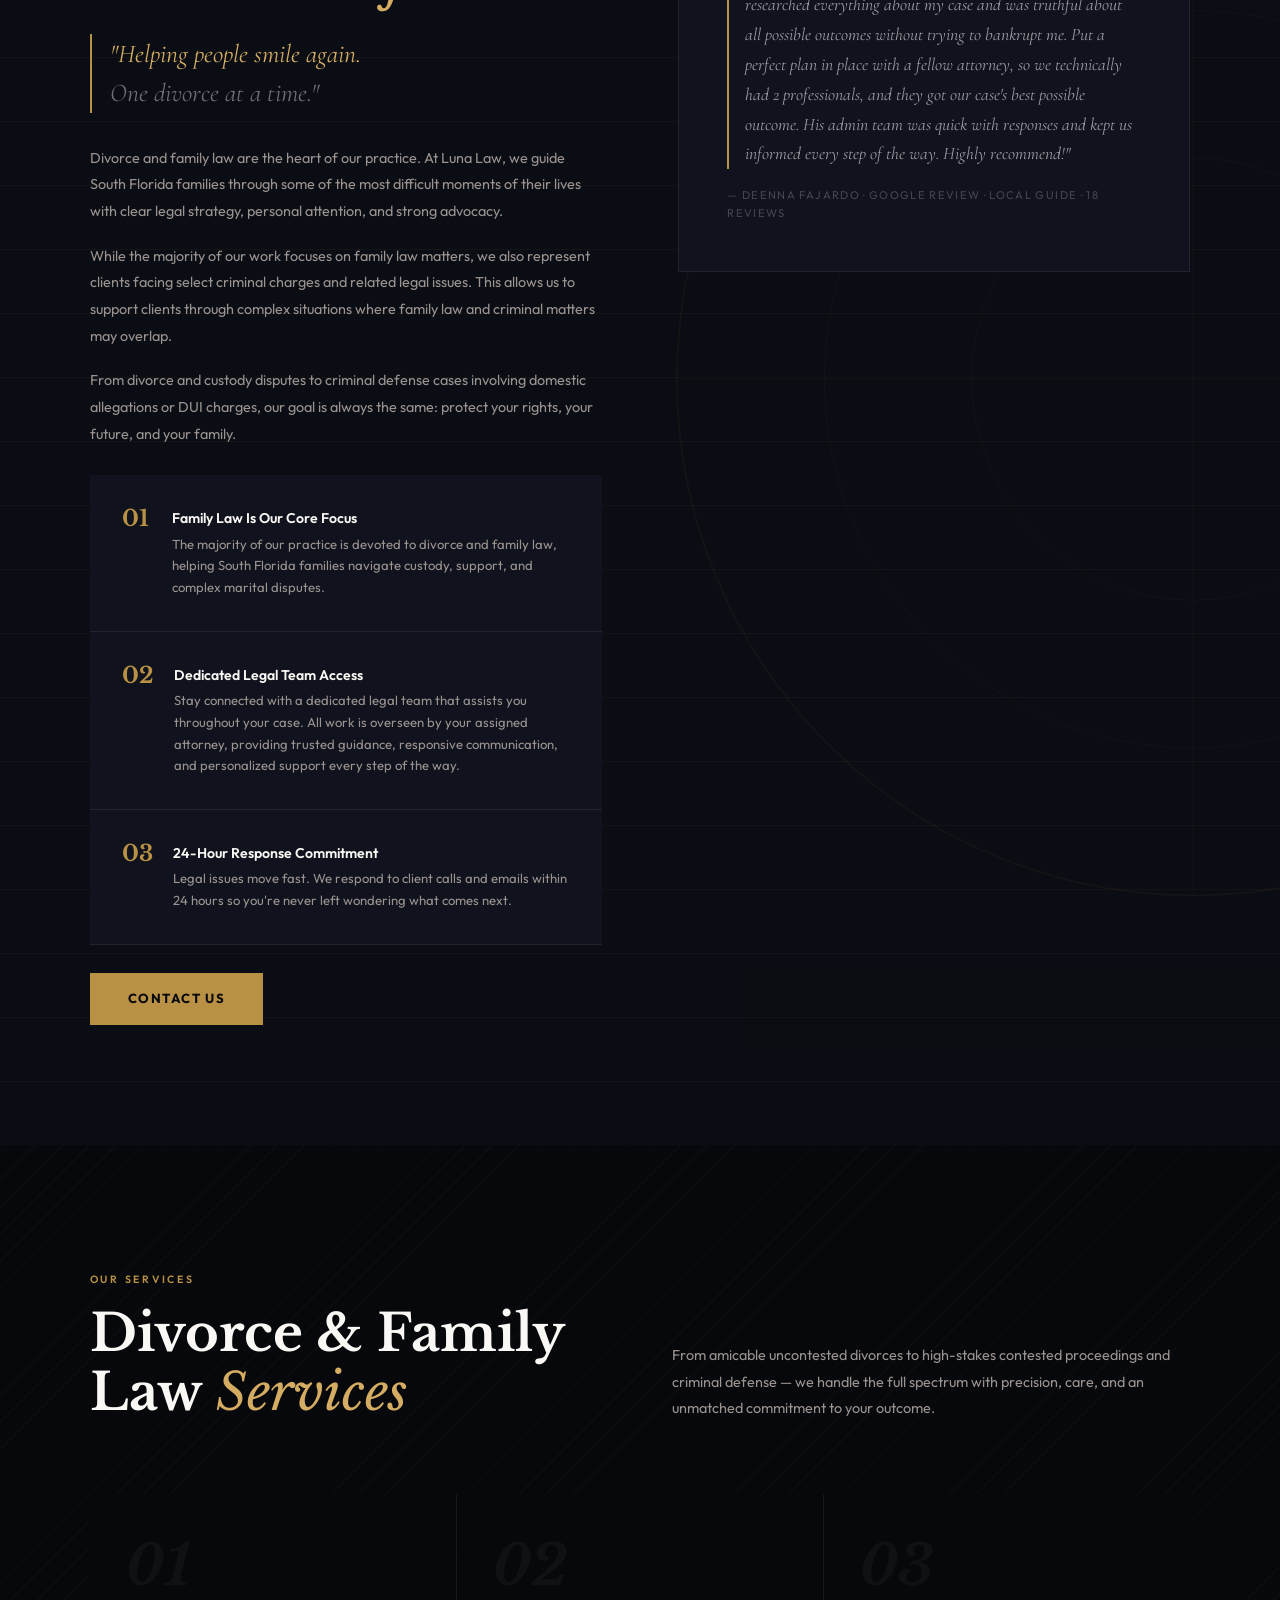
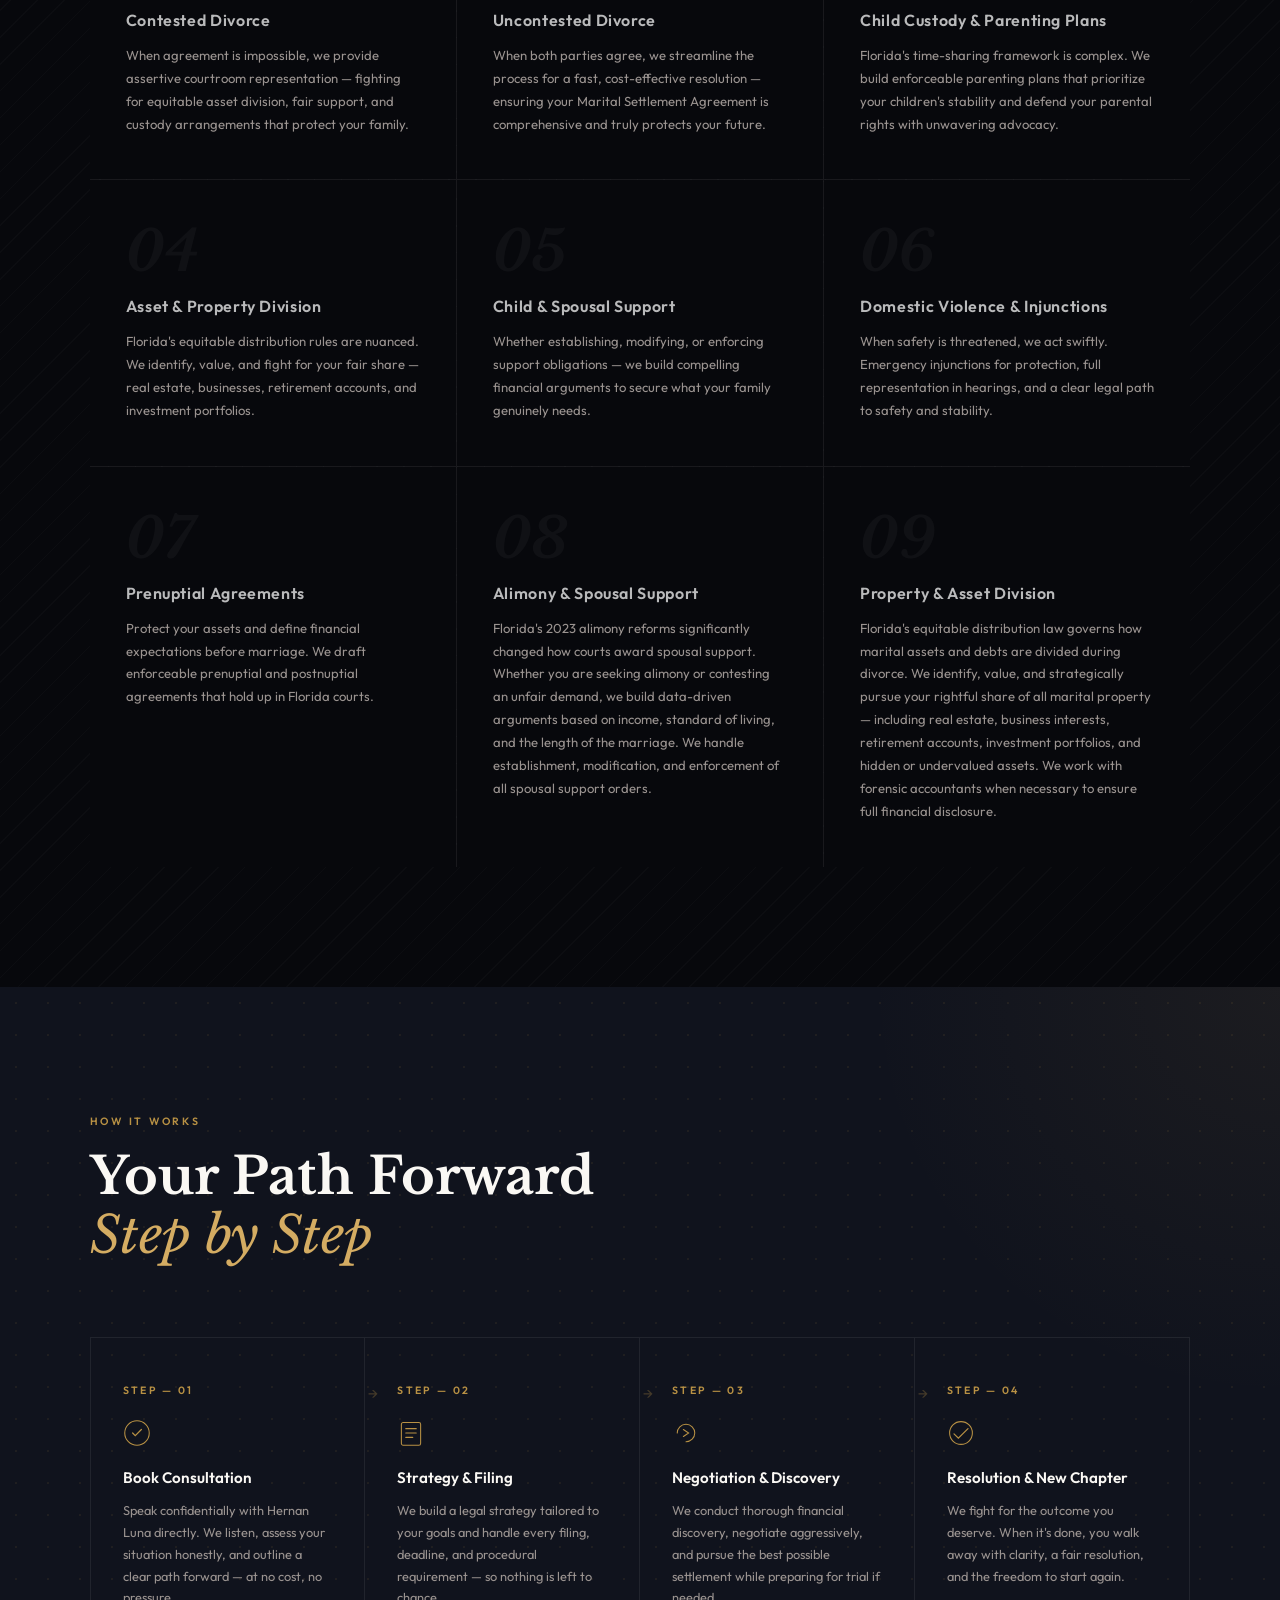
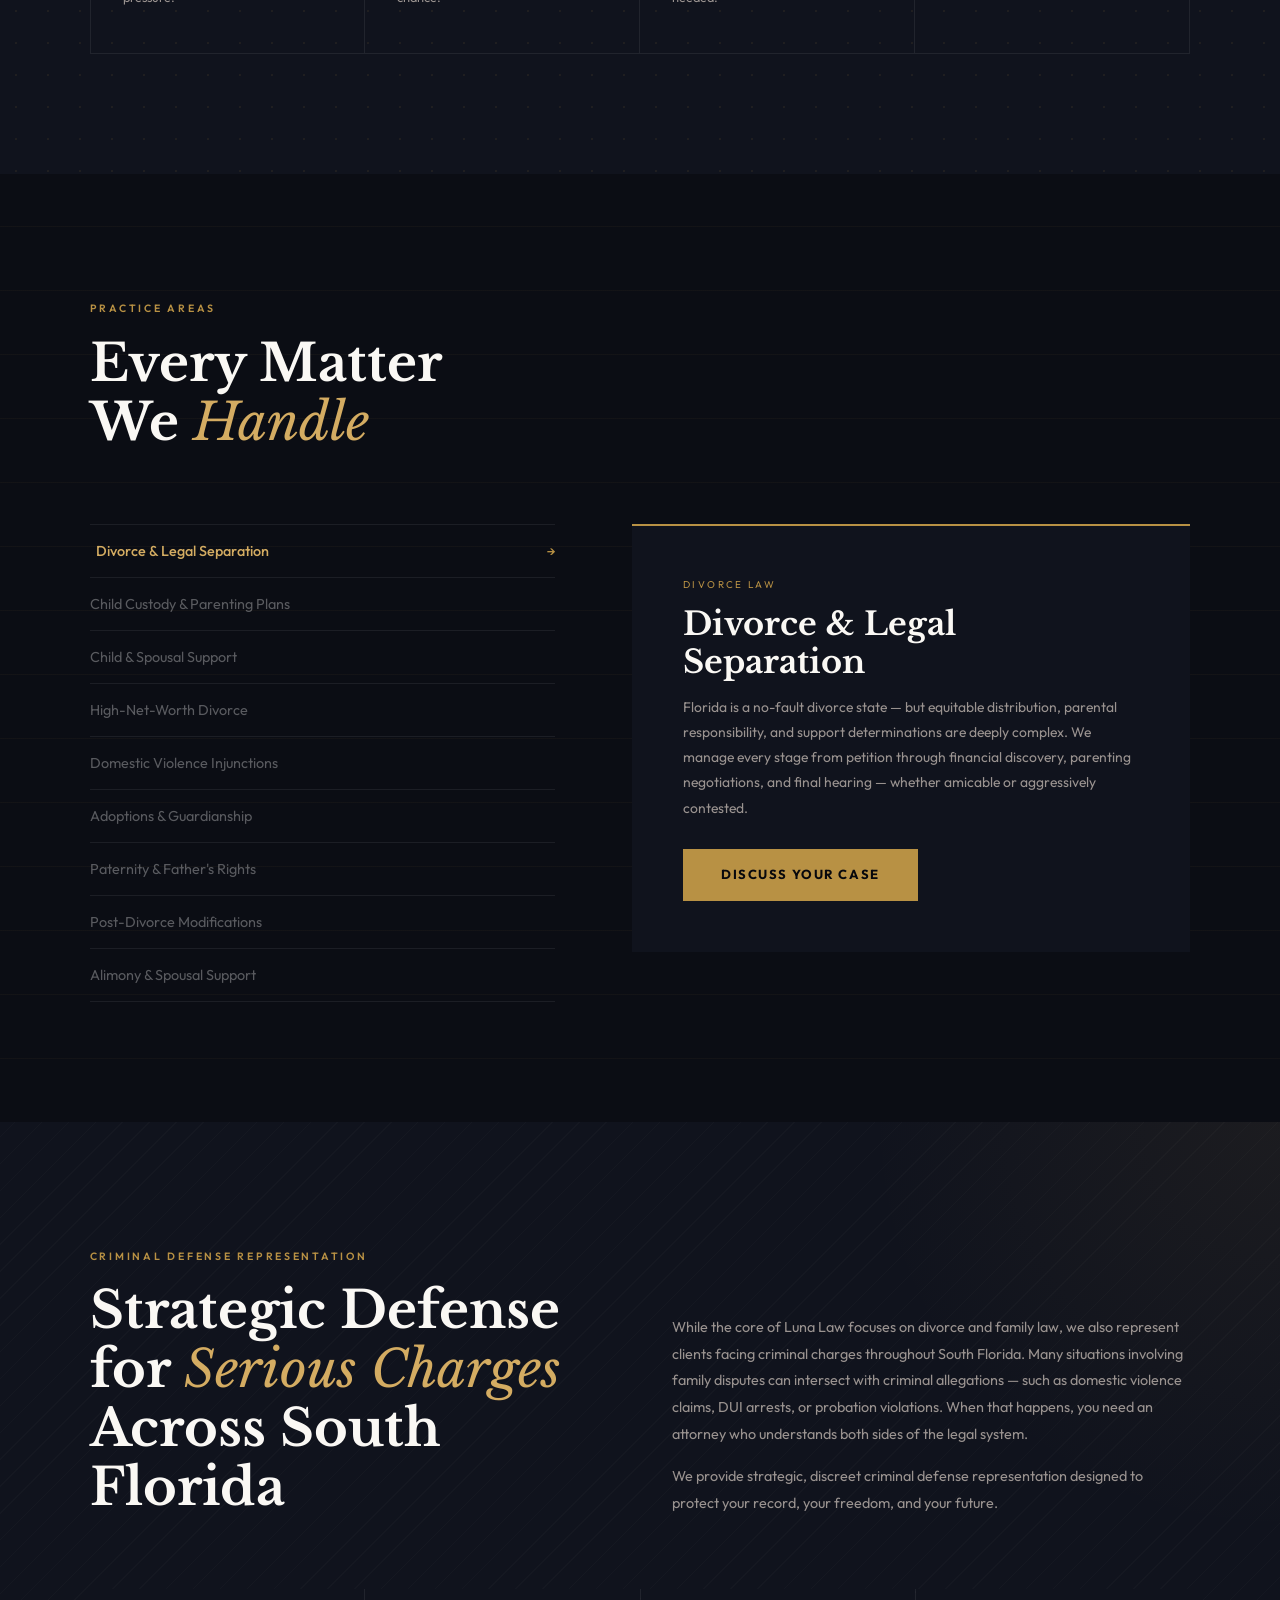
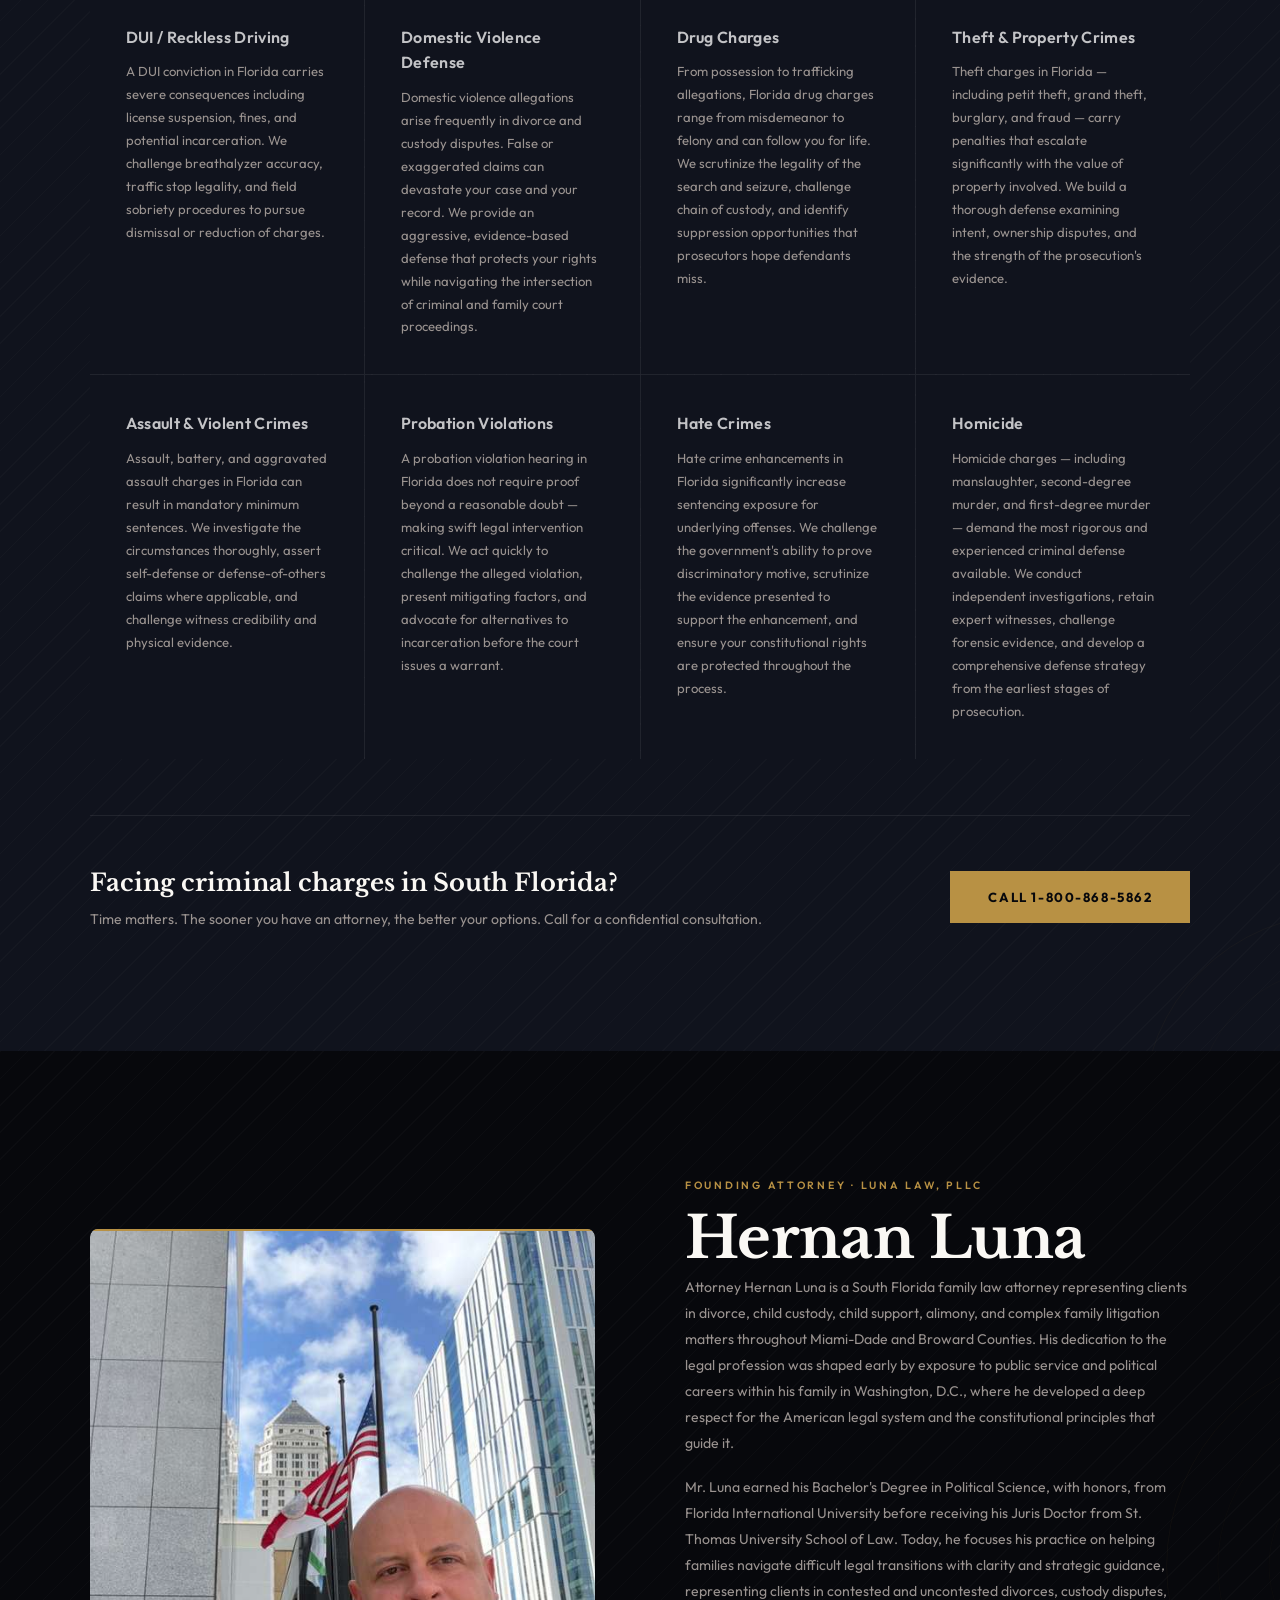
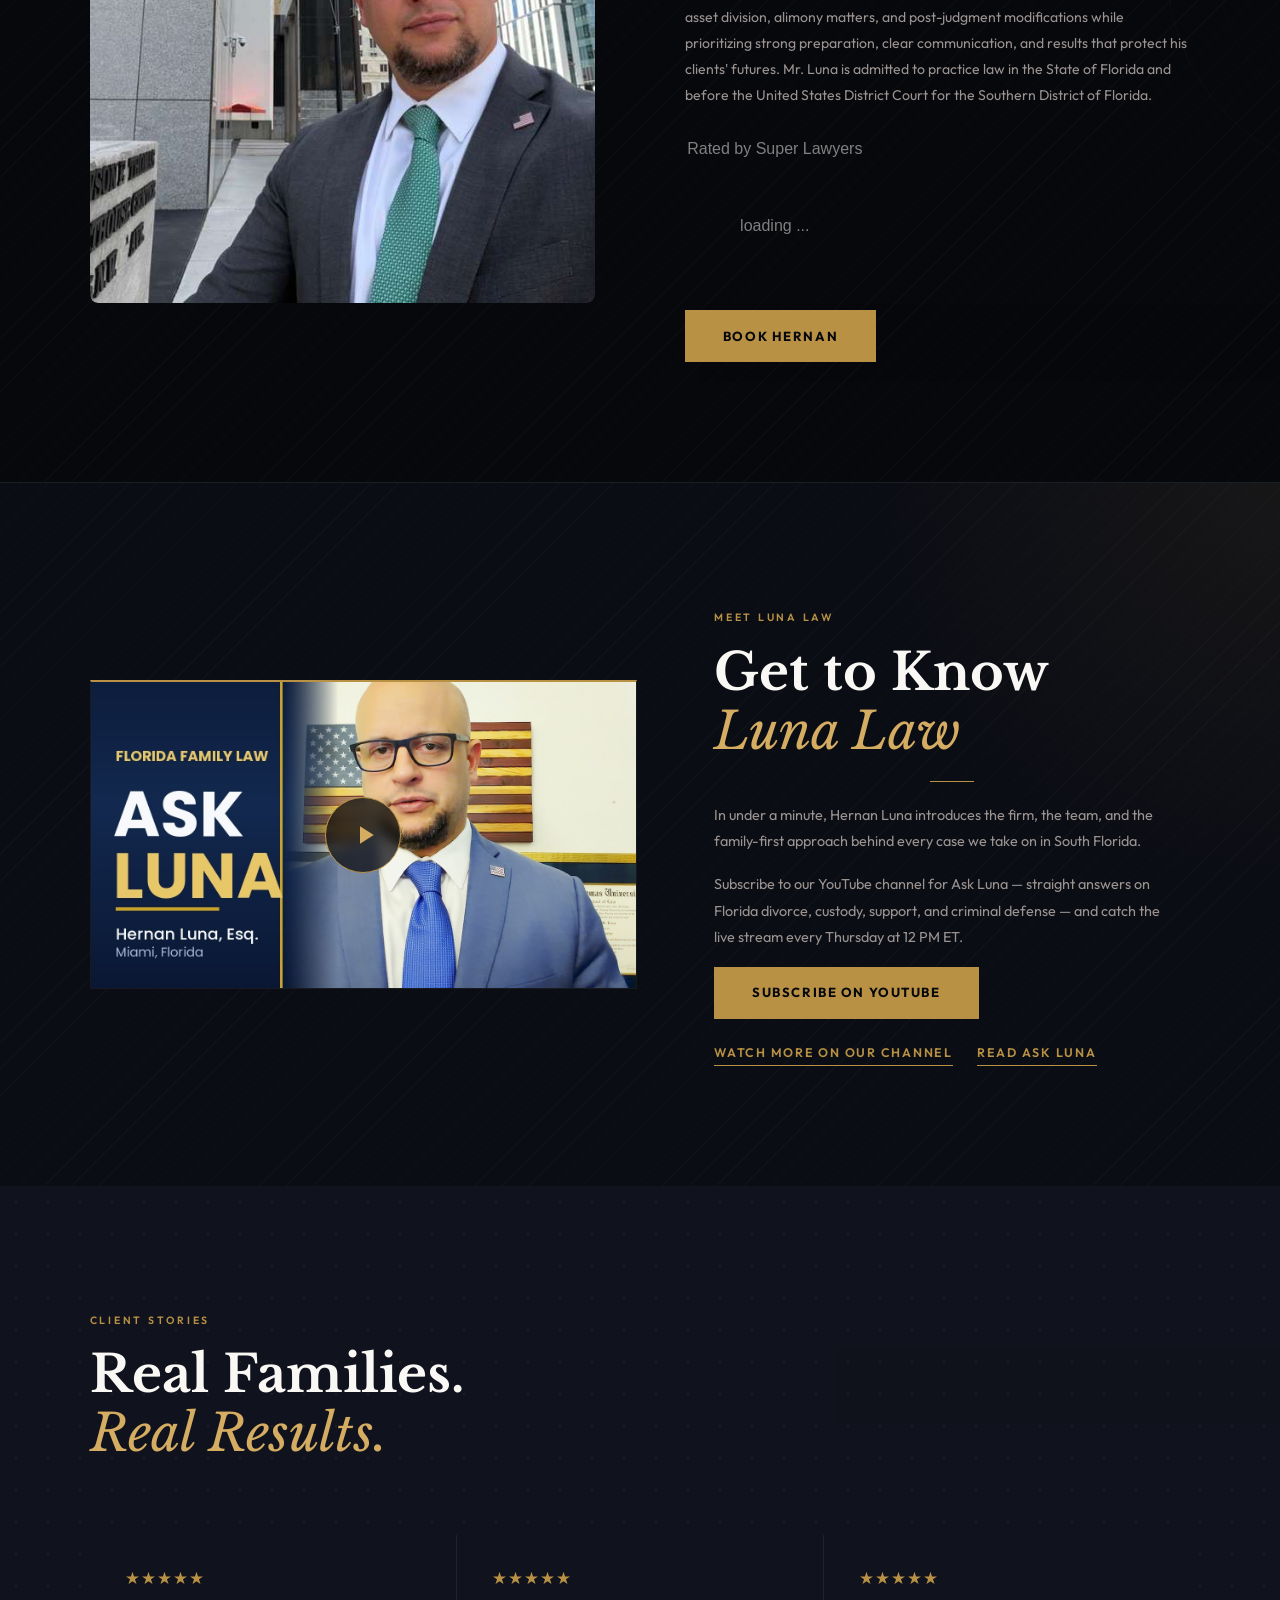
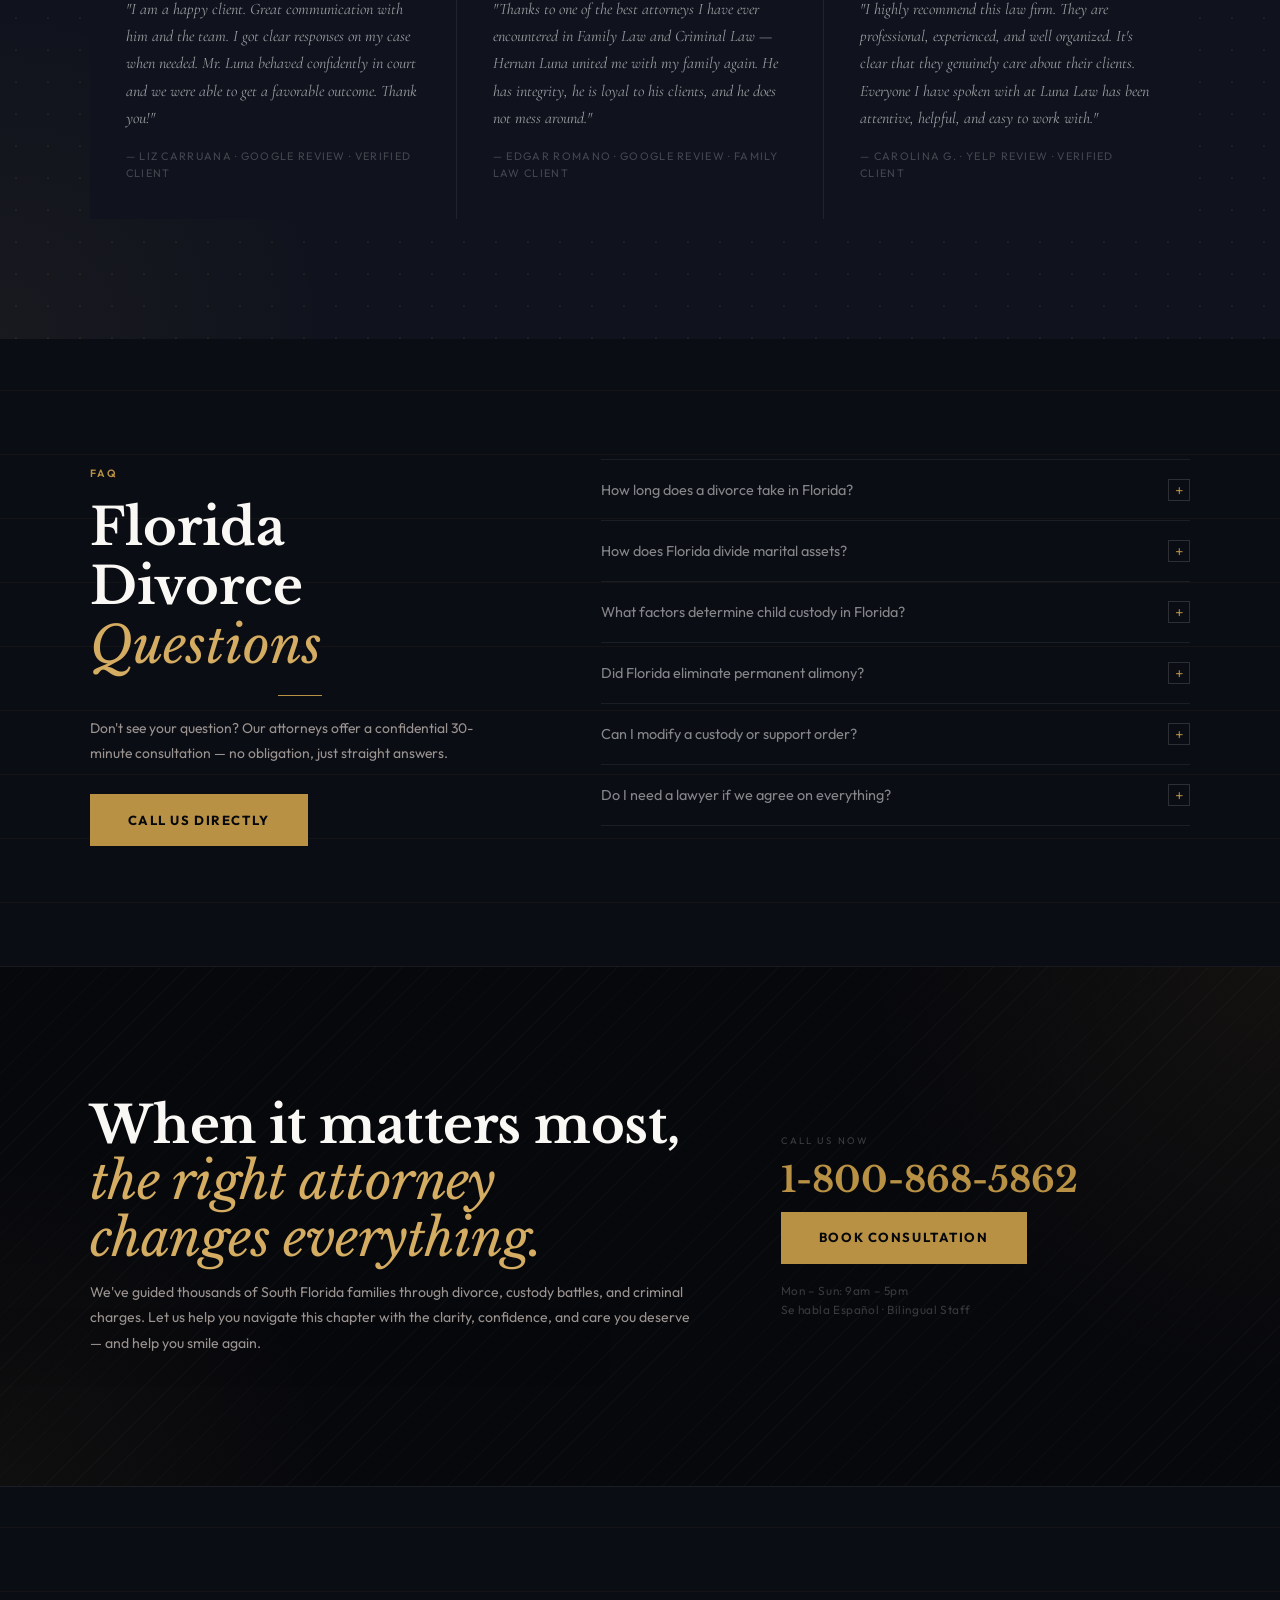
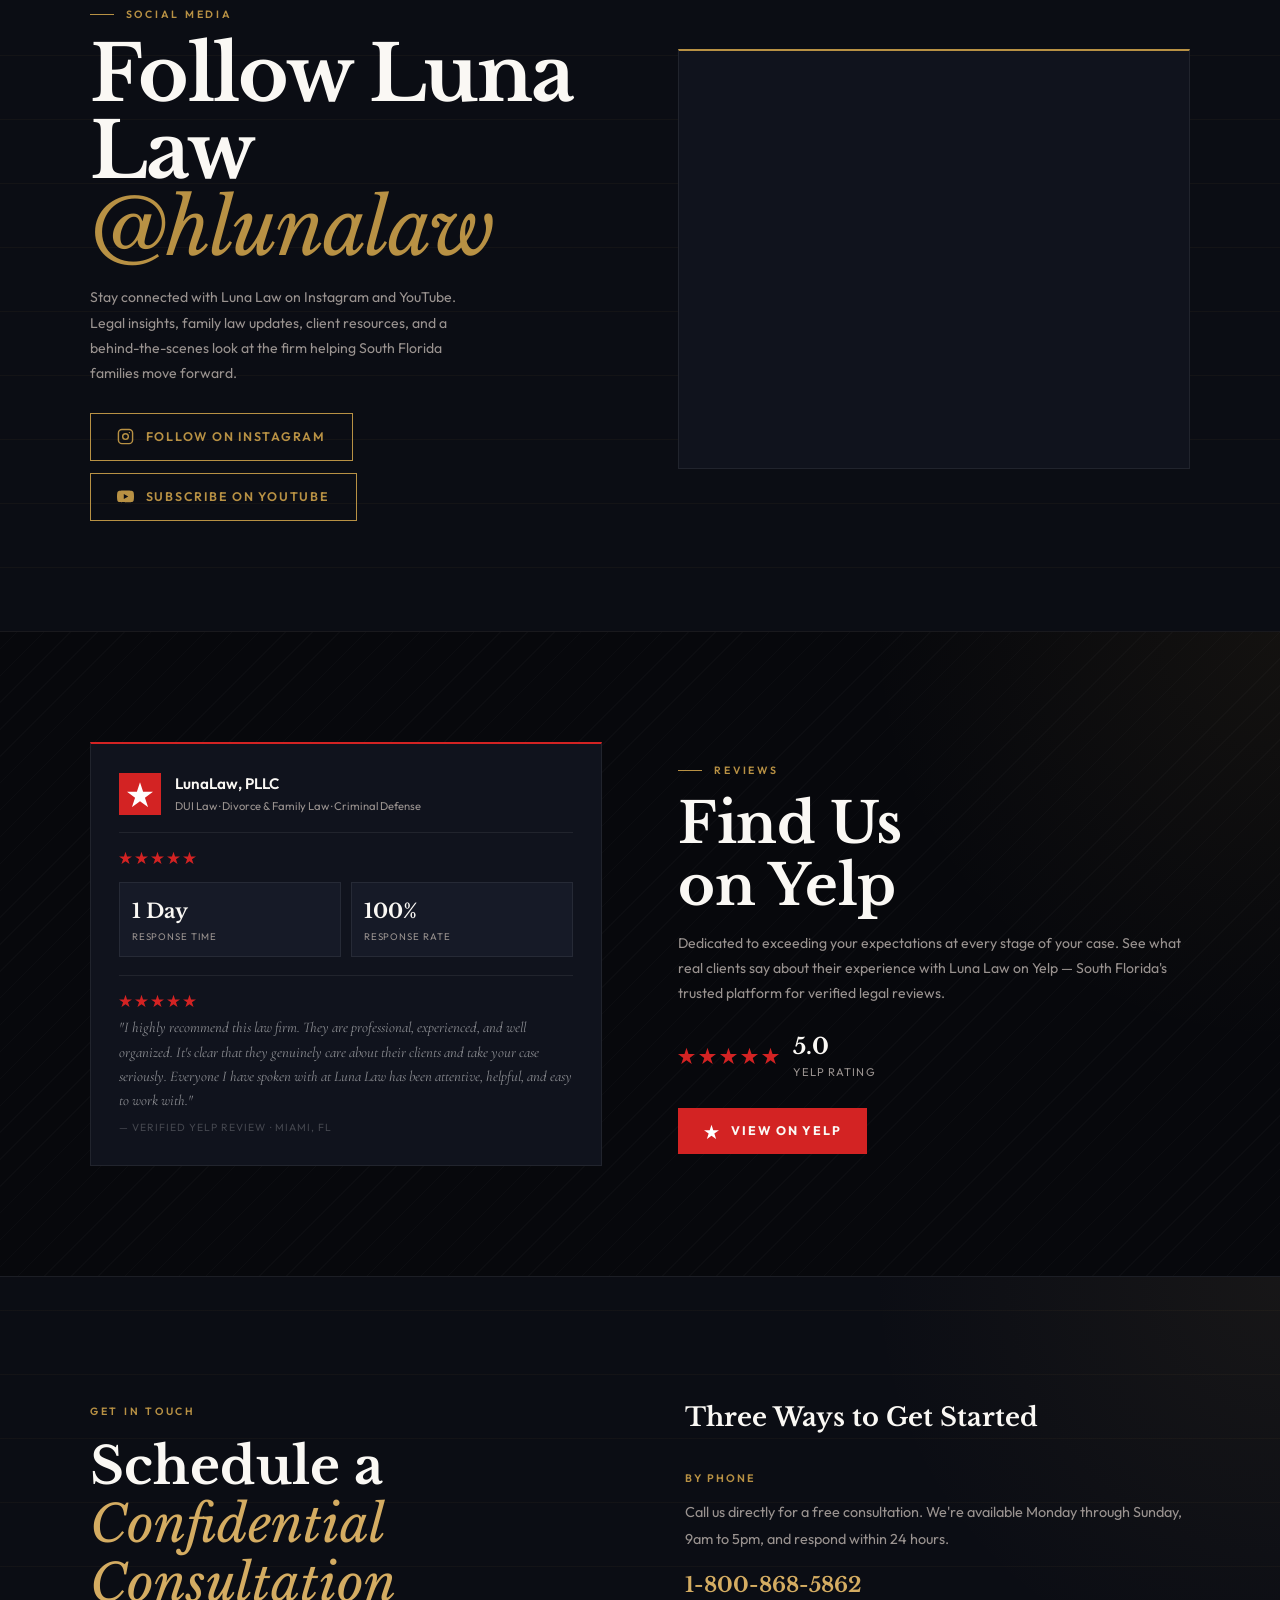
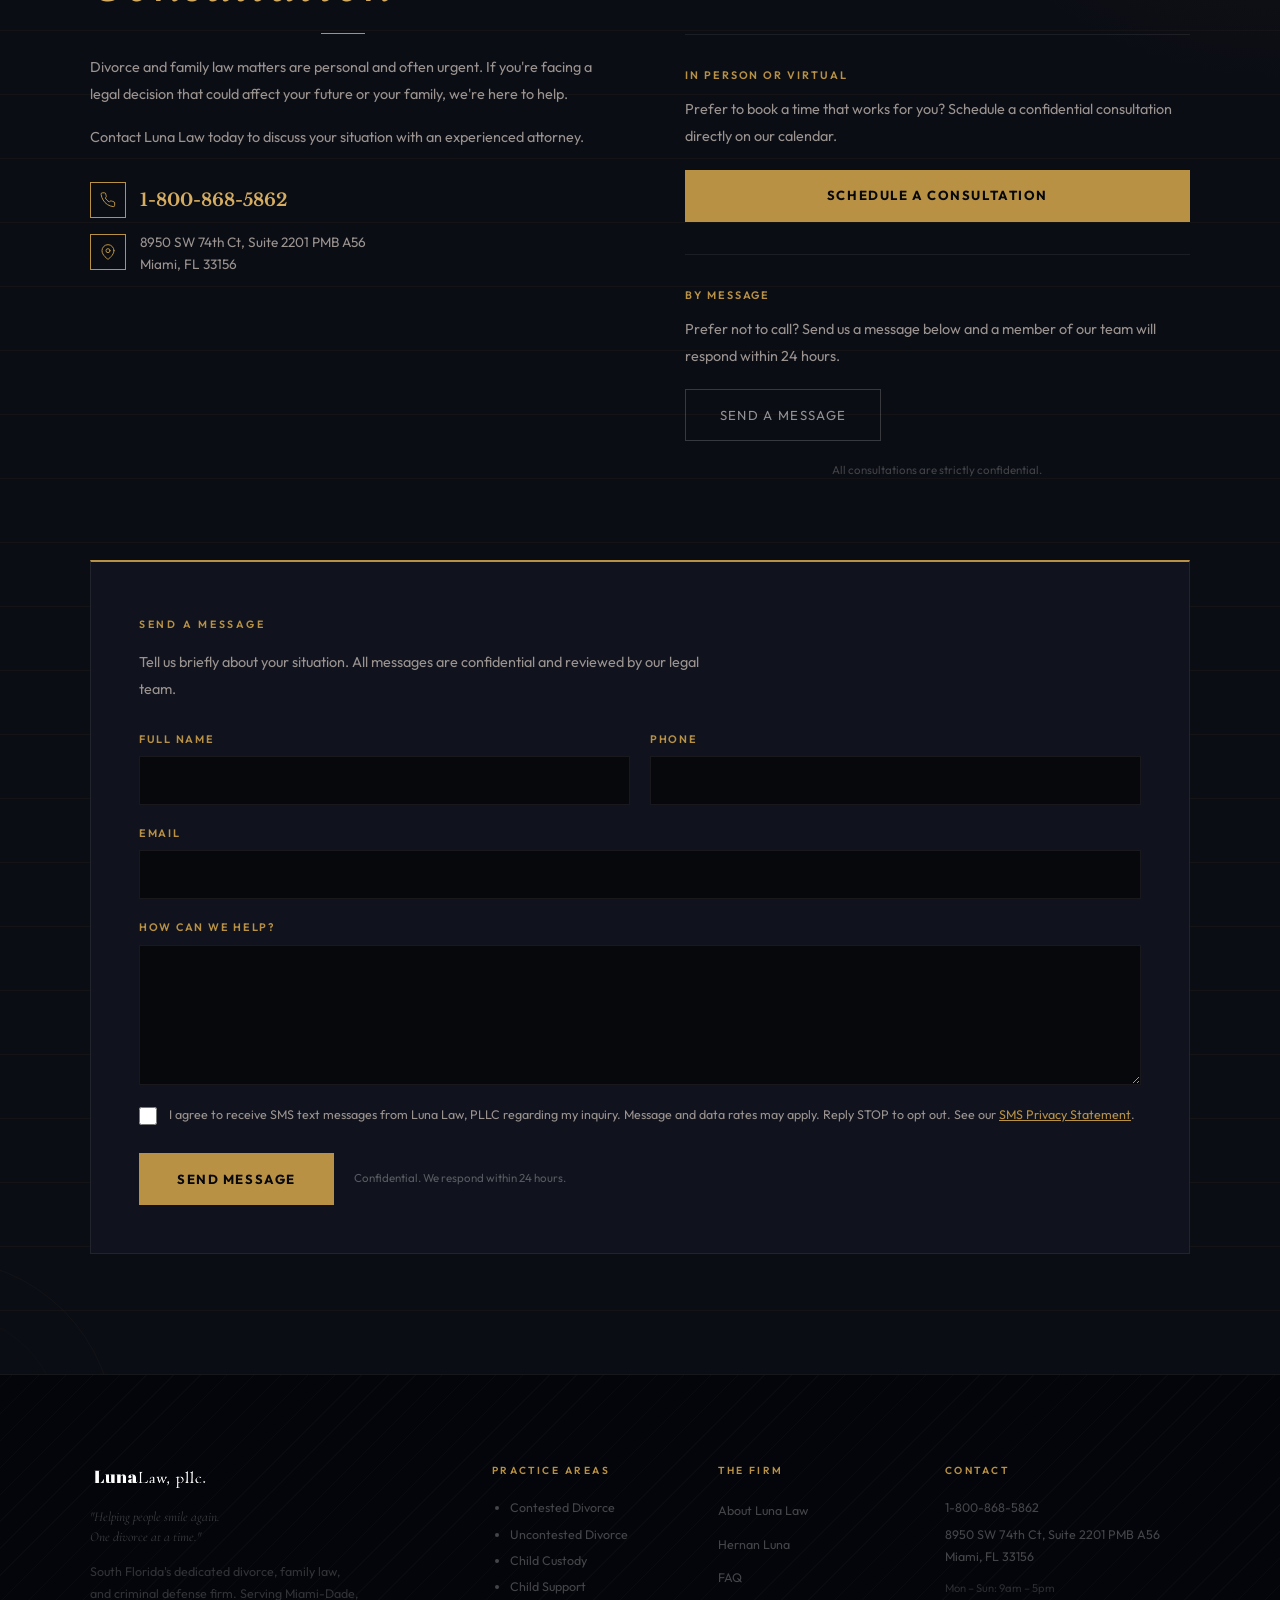
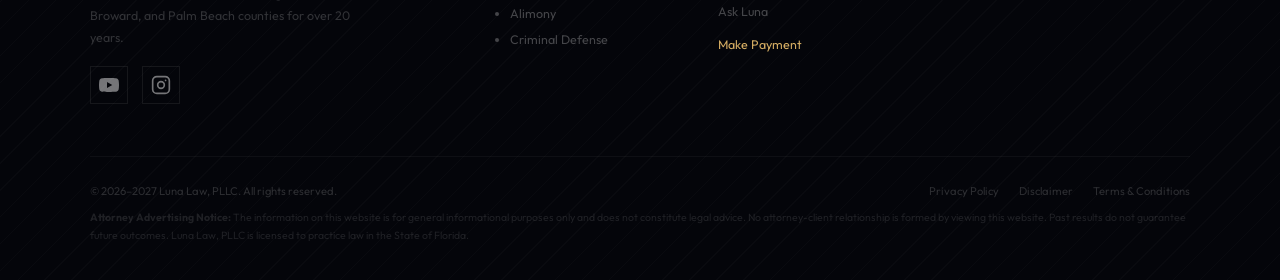
==== commit 5a03873e: "Rename Insights section to Ask Luna Co-Authored-By: Claude Opus 5.5 <noreply@anthropic.com>" ====
--- a/index.html
+++ b/index.html
@@ -122,7 +122,7 @@
       <li><a href="#practice">Practice Areas</a></li>
       <li><a href="about.html">About Luna Law</a></li>
       <li><a href="faq.html">FAQ</a></li>
-      <li><a href="insights/">Insights</a></li>
+      <li><a href="ask-luna/">Ask Luna</a></li>
       <li class="nav-schedule"><a href="https://calendly.com/hernanlunalaw" onclick="gtag('event', 'book_consultation_click', {'event_category': 'engagement', 'event_label': 'Calendly Booking'});" target="_blank" rel="noopener noreferrer">Schedule a Consultation</a></li>
       <li><a href="https://secure.lawpay.com/pages/luna/operating" onclick="gtag('event', 'make_payment_click', {'event_category': 'engagement', 'event_label': 'LawPay Payment'});" target="_blank" rel="noopener noreferrer" style="color:var(--gold-lt);border-bottom-color:var(--gold-lt)">Make Payment</a></li>
     </ul>
@@ -132,7 +132,7 @@
     </button>
   </nav>
   <nav class="nav-drawer" id="nav-drawer" aria-label="Mobile navigation" aria-hidden="true">
-    <a href="index.html">Home</a><a href="#services">Services</a><a href="#practice">Practice Areas</a><a href="about.html">About Luna Law</a><a href="faq.html">FAQ</a><a href="insights/">Insights</a><a href="https://calendly.com/hernanlunalaw" onclick="gtag('event', 'book_consultation_click', {'event_category': 'engagement', 'event_label': 'Calendly Booking'});" target="_blank" rel="noopener noreferrer">Schedule a Consultation</a>
+    <a href="index.html">Home</a><a href="#services">Services</a><a href="#practice">Practice Areas</a><a href="about.html">About Luna Law</a><a href="faq.html">FAQ</a><a href="ask-luna/">Ask Luna</a><a href="https://calendly.com/hernanlunalaw" onclick="gtag('event', 'book_consultation_click', {'event_category': 'engagement', 'event_label': 'Calendly Booking'});" target="_blank" rel="noopener noreferrer">Schedule a Consultation</a>
     <a href="https://secure.lawpay.com/pages/luna/operating" onclick="gtag('event', 'make_payment_click', {'event_category': 'engagement', 'event_label': 'LawPay Payment'});" target="_blank" rel="noopener noreferrer" style="font-family:'Outfit',sans-serif;font-style:normal;font-size:.85rem;letter-spacing:.14em;text-transform:uppercase;color:var(--gold-lt);">Make Payment</a>
     <a href="tel:+18008685862" onclick="gtag('event', 'phone_call_click', {'event_category': 'engagement', 'event_label': 'Phone Call'});" class="drawer-phone">1-800-868-5862</a>
     <a href="https://calendly.com/hernanlunalaw" onclick="gtag('event', 'book_consultation_click', {'event_category': 'engagement', 'event_label': 'Calendly Booking'});" target="_blank" rel="noopener noreferrer" class="drawer-cta">Book Consultation</a>
@@ -458,7 +458,7 @@
         <div class="video-actions">
           <a href="https://www.youtube.com/@LunaLawMiami?sub_confirmation=1" onclick="gtag('event', 'youtube_click', {'event_category': 'engagement', 'event_label': 'Subscribe Button'});" target="_blank" rel="noopener noreferrer" class="btn-gold">Subscribe on YouTube</a>
           <a href="https://www.youtube.com/@LunaLawMiami" onclick="gtag('event', 'youtube_click', {'event_category': 'engagement', 'event_label': 'Video Section'});" target="_blank" rel="noopener noreferrer" class="video-link">Watch more on our channel</a>
-          <a href="insights/" class="video-link">Read Ask Luna Insights</a>
+          <a href="ask-luna/" class="video-link">Read Ask Luna</a>
         </div>
       </div>
     </div>
@@ -674,7 +674,7 @@
       <a href="https://instagram.com/hlunalaw" onclick="gtag('event', 'instagram_click', {'event_category': 'engagement', 'event_label': 'Footer Icon'});" target="_blank" rel="noopener noreferrer" aria-label="Luna Law on Instagram"><svg width="20" height="20" viewBox="0 0 24 24" fill="none" stroke="currentColor" stroke-width="2" stroke-linecap="round" stroke-linejoin="round" aria-hidden="true"><rect x="2" y="2" width="20" height="20" rx="5"/><circle cx="12" cy="12" r="4"/><line x1="17.5" y1="6.5" x2="17.51" y2="6.5"/></svg></a>
     </div></div>
     <nav aria-label="Practice areas"><div class="footer-head">Practice Areas</div><ul class="footer-links-plain"><li>Contested Divorce</li><li>Uncontested Divorce</li><li>Child Custody</li><li>Child Support</li><li>Alimony</li><li>Criminal Defense</li></ul></nav>
-    <nav aria-label="Firm links"><div class="footer-head">The Firm</div><ul class="footer-links"><li><a href="about.html">About Luna Law</a></li><li><a href="index.html#attorney">Hernan Luna</a></li><li><a href="faq.html">FAQ</a></li><li><a href="insights/">Insights</a></li><li><a href="https://secure.lawpay.com/pages/luna/operating" onclick="gtag('event', 'make_payment_click', {'event_category': 'engagement', 'event_label': 'LawPay Payment'});" target="_blank" rel="noopener noreferrer" style="color:var(--gold-lt)">Make Payment</a></li></ul></nav>
+    <nav aria-label="Firm links"><div class="footer-head">The Firm</div><ul class="footer-links"><li><a href="about.html">About Luna Law</a></li><li><a href="index.html#attorney">Hernan Luna</a></li><li><a href="faq.html">FAQ</a></li><li><a href="ask-luna/">Ask Luna</a></li><li><a href="https://secure.lawpay.com/pages/luna/operating" onclick="gtag('event', 'make_payment_click', {'event_category': 'engagement', 'event_label': 'LawPay Payment'});" target="_blank" rel="noopener noreferrer" style="color:var(--gold-lt)">Make Payment</a></li></ul></nav>
     <div class="footer-contact"><div class="footer-head">Contact</div><p><a href="tel:+18008685862" onclick="gtag('event', 'phone_call_click', {'event_category': 'engagement', 'event_label': 'Phone Call'});">1-800-868-5862</a></p><p>8950 SW 74th Ct, Suite 2201 PMB A56<br>Miami, FL 33156</p><p style="margin-top:12px;font-size:.7rem;color:rgba(255,255,255,.16)">Mon – Sun: 9am – 5pm</p></div>
   </div>
   </div><!-- end footer-grid -->
--- a/css/styles.css
+++ b/css/styles.css
@@ -1051,7 +1051,7 @@
 .about-video{max-width:880px;margin-left:auto;margin-right:auto}
 .about-video .yt-lite{border-radius:8px}
 
-/* ===== INSIGHTS (HUB + ARTICLES + INSTAGRAM REEL FACADE) ===== */
+/* ===== ASK LUNA (HUB + ARTICLES + INSTAGRAM REEL FACADE) ===== */
 .ins-intro{font-size:.95rem;line-height:1.85;color:var(--text);max-width:680px;margin-top:8px}
 .ins-grid{display:grid;grid-template-columns:repeat(3,1fr);gap:1px;background:var(--rim);margin-top:clamp(40px,5vw,64px)}
 .ins-card{background:var(--surface);padding:clamp(26px,3vw,38px);border-top:2px solid transparent;display:flex;flex-direction:column;transition:background .25s,border-color .25s}
@@ -1094,6 +1094,12 @@
 .ig-lite.is-loaded{aspect-ratio:auto;height:700px;cursor:default;background:var(--void)}
 .ig-lite.is-loaded .ig-lite-badge,.ig-lite.is-loaded .ig-lite-caption,.ig-lite.is-loaded .yt-lite-play{display:none}
 .ig-lite iframe{position:absolute;inset:0;width:100%;height:100%;border:0;background:#fff}
+/* Reel cover poster (self-hosted in assets/ask-luna/): the cover already carries the title, so the badge and text caption are hidden when a poster is present */
+.ig-lite-poster{position:absolute;inset:0;width:100%;height:100%;object-fit:cover;display:block;transition:transform .5s ease}
+.ig-lite:hover .ig-lite-poster{transform:scale(1.03)}
+.ig-lite-poster~.ig-lite-caption,.ig-lite-poster~.ig-lite-badge{display:none}
+.ig-lite-poster~.yt-lite-play{z-index:1}
+.ig-lite.is-loaded .ig-lite-poster{display:none}
 .ins-reel-link{display:inline-block;margin-top:12px;font-family:'Outfit',sans-serif;font-size:.76rem;font-weight:600;letter-spacing:.12em;text-transform:uppercase;color:var(--gold);border-bottom:1px solid var(--gold);padding-bottom:2px}
 .ins-cta{background:var(--surface);border:1px solid var(--rim);border-top:2px solid var(--gold);padding:26px}
 .ins-cta h2{font-family:'Libre Baskerville',serif;font-size:1.15rem;color:var(--white);margin-bottom:10px}
@@ -1120,3 +1126,10 @@
 @media (max-width:1000px){.ins-layout{grid-template-columns:1fr;grid-template-areas:"side" "body"}.ins-grid{grid-template-columns:1fr 1fr}}
 @media (max-width:860px){.ins-aside{gap:22px}}
 @media (max-width:600px){.ins-grid{grid-template-columns:1fr}.ig-lite{max-width:100%}.ig-lite.is-loaded{height:calc(110vw + 190px)}.ins-author{grid-template-columns:72px 1fr}.ins-author img{width:72px;height:72px}}
+
+/* ===== ABOUT TEAM GRID (5 MEMBERS) ===== */
+.team-grid{display:grid;grid-template-columns:repeat(5,1fr);gap:1px}
+.team-grid .team-card{outline:1px solid var(--rim)} /* borders on the cards instead of a rim-colored grid background, so an odd card count never leaves a gray empty cell */
+@media (max-width:1100px){.team-grid{grid-template-columns:repeat(3,1fr)}}
+@media (max-width:860px){.team-grid{grid-template-columns:1fr 1fr}}
+@media (max-width:540px){.team-grid{grid-template-columns:1fr}}
